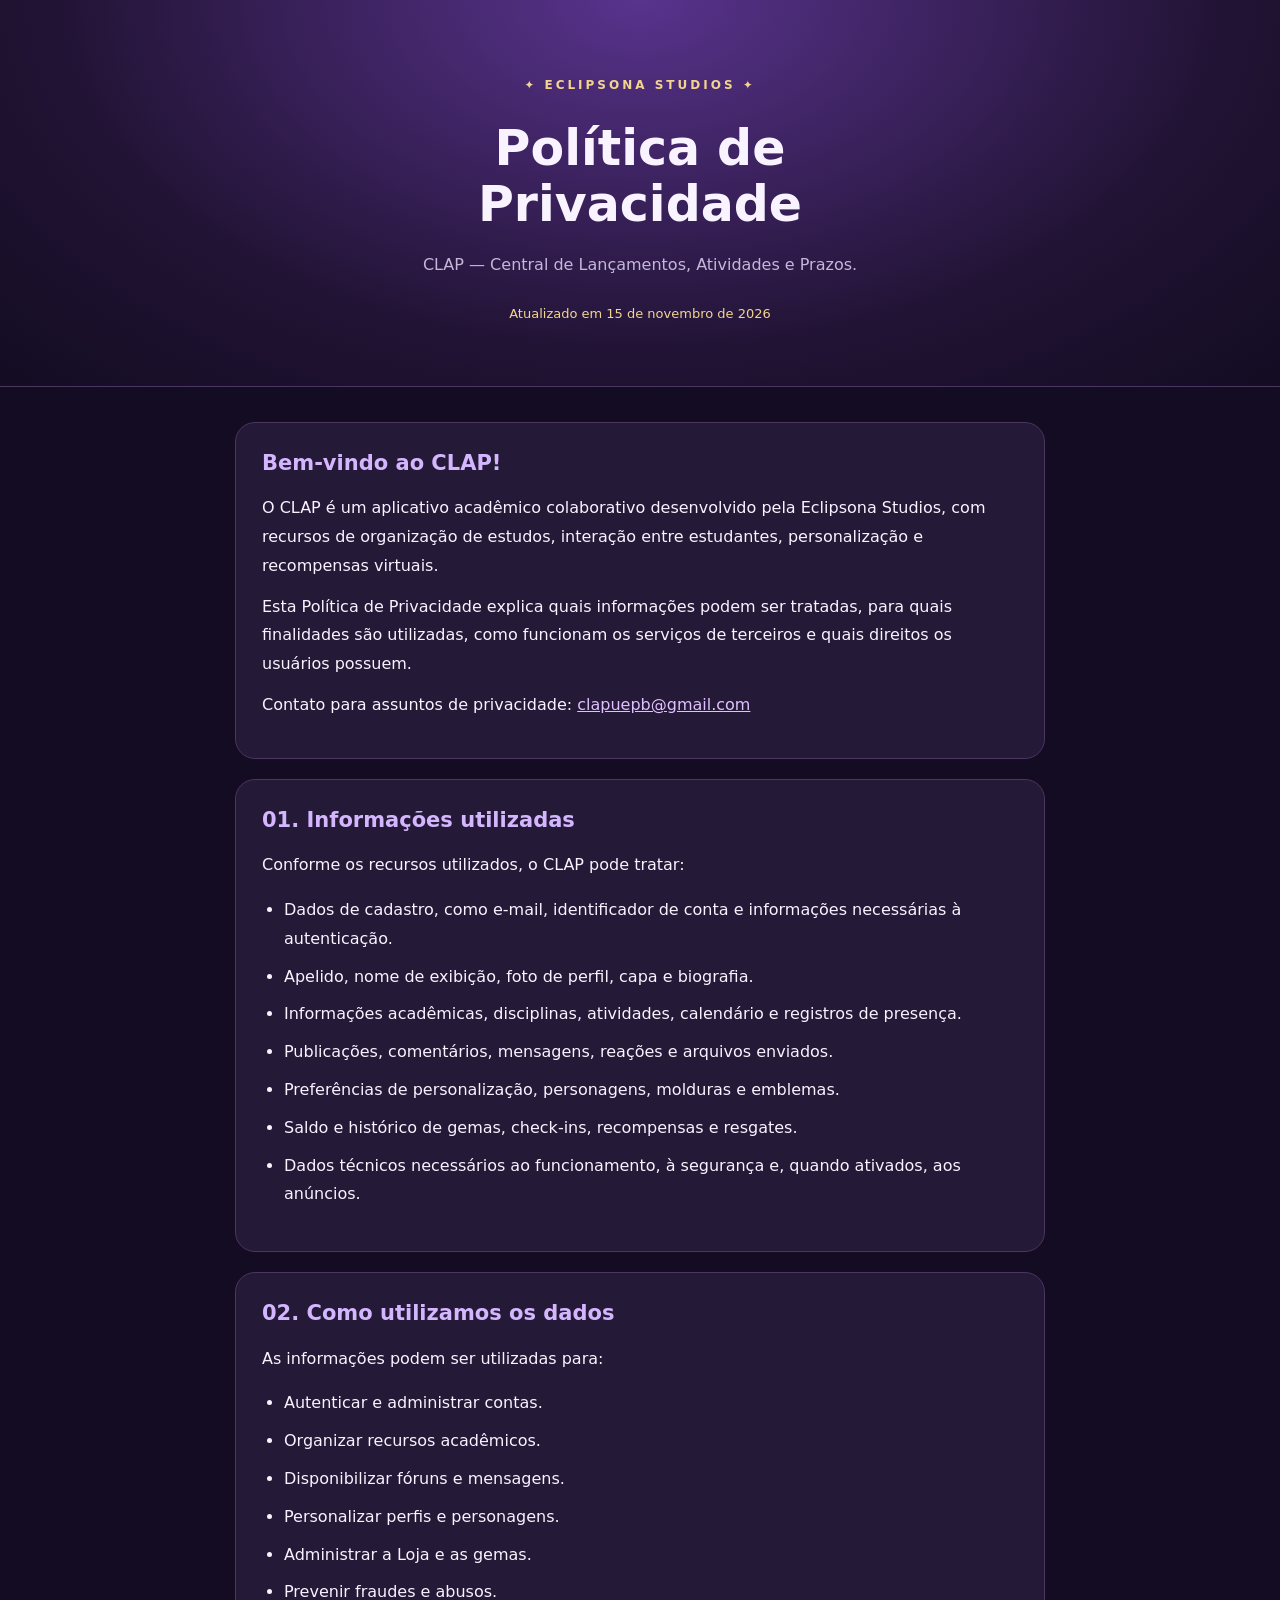
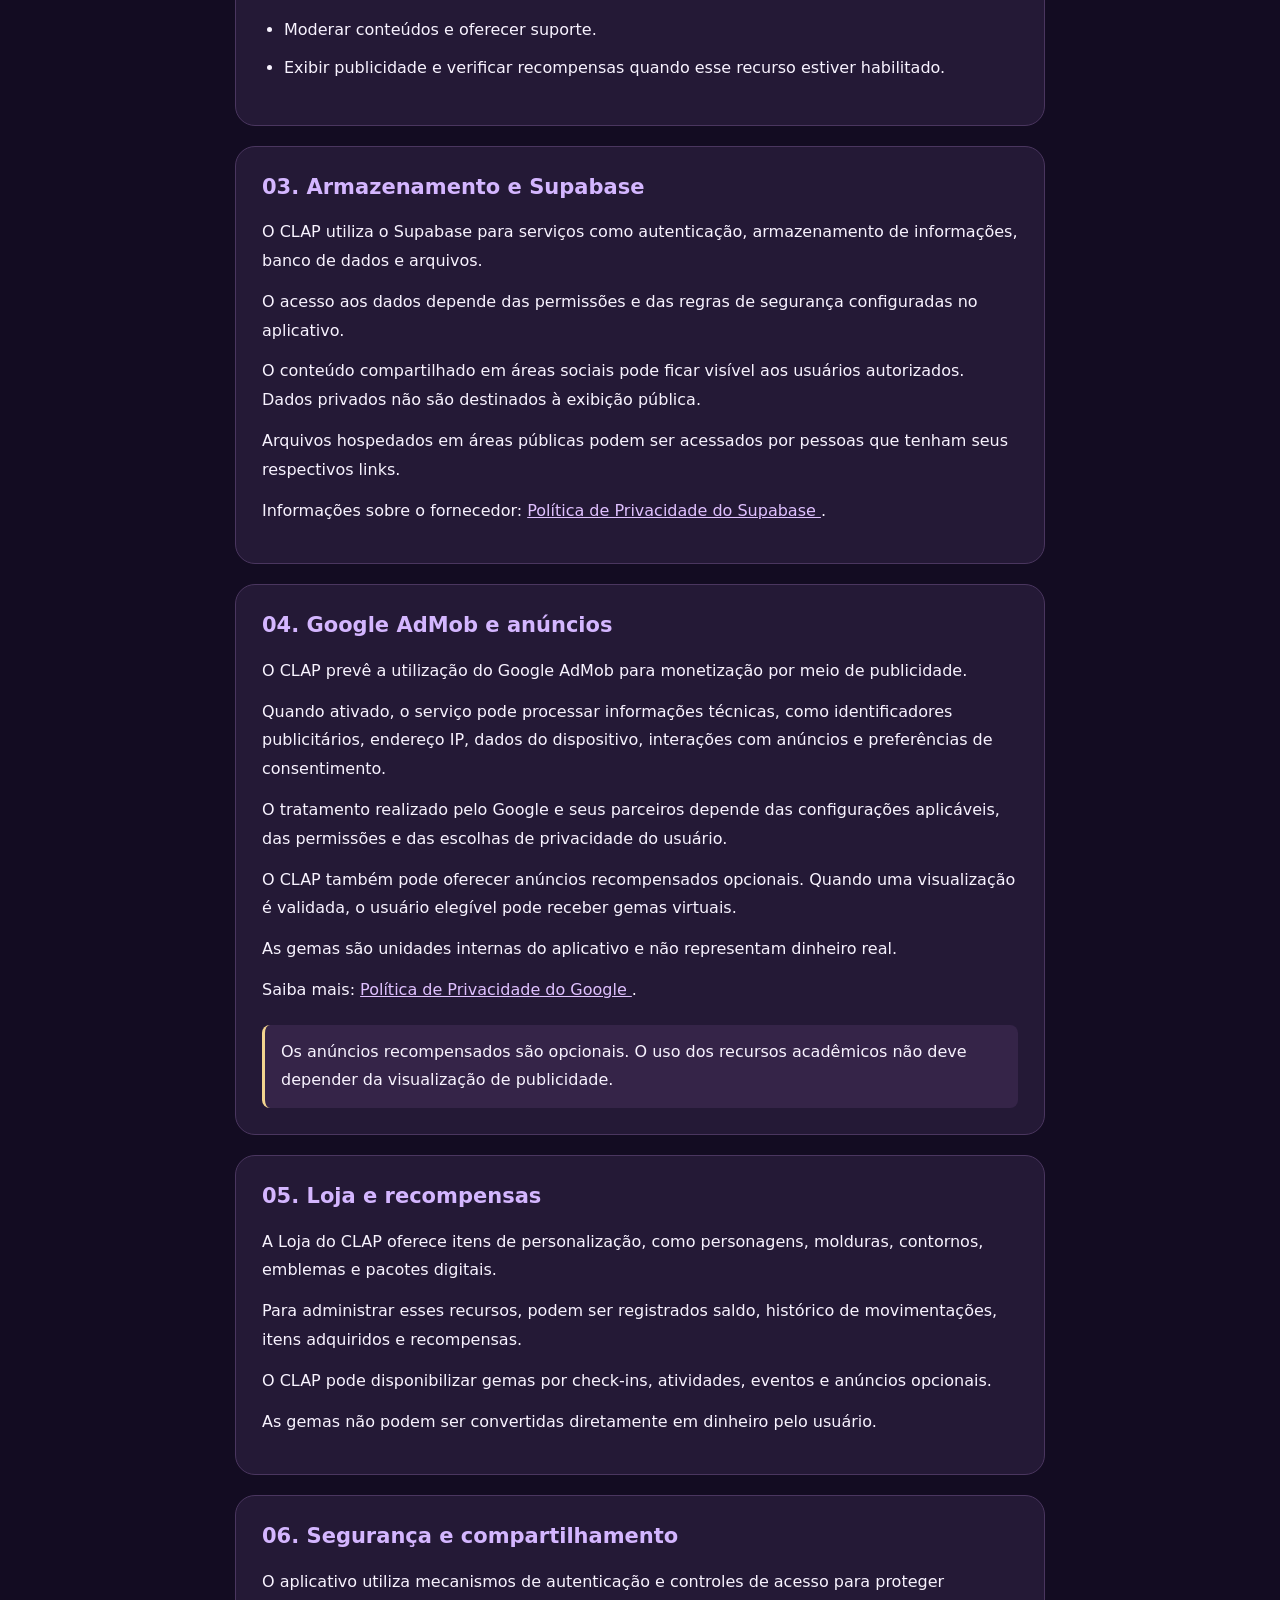
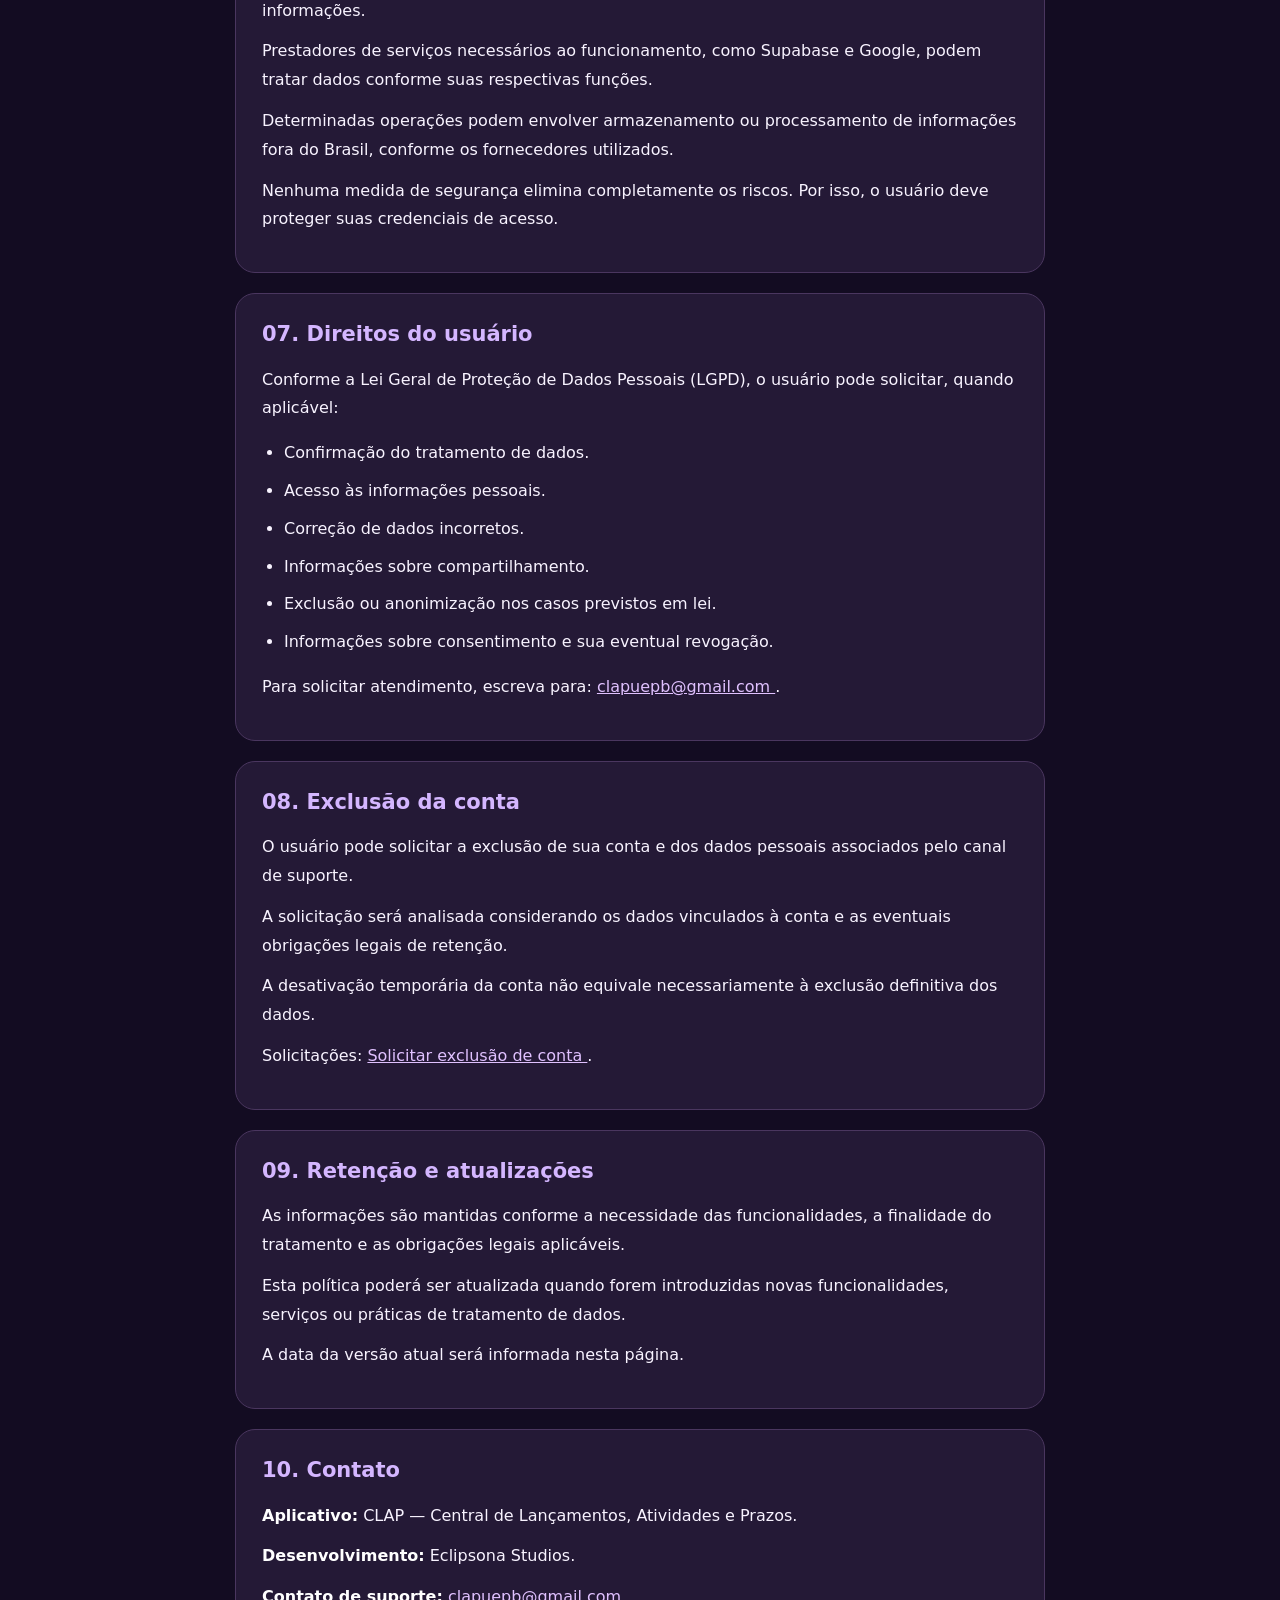
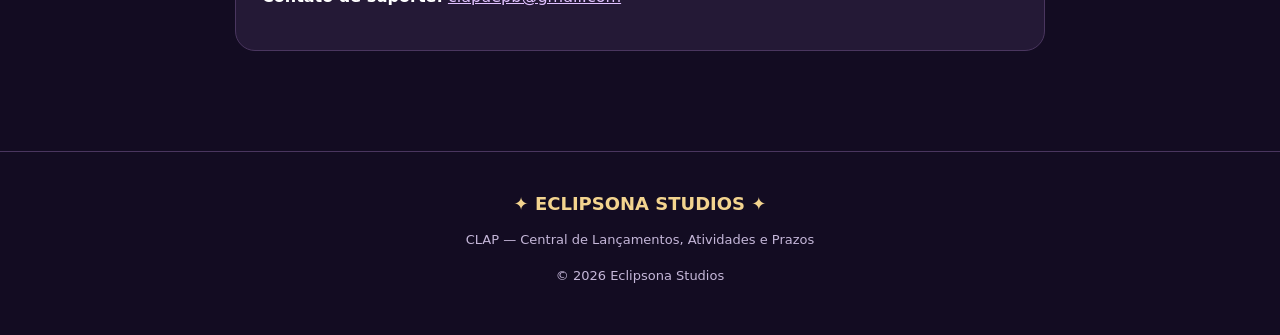
==== index.html @ 913a6504 "Criar Política de Privacidade do CLAP" ====
<!DOCTYPE html>
<html lang="pt-BR">
<head>
  <meta charset="UTF-8">
  <meta name="viewport"
        content="width=device-width, initial-scale=1">
  <meta name="theme-color" content="#160c29">

  <title>Política de Privacidade | CLAP</title>

  <meta name="description"
    content="Política de Privacidade do CLAP,
    desenvolvido pela Eclipsona Studios.">

  <style>
    :root {
      --bg: #130c22;
      --card: #241936;
      --purple: #a77be9;
      --text: #f8f3ff;
      --muted: #c5b7d9;
      --line: #4a365f;
      --gold: #f3d48f;
    }

    * { box-sizing: border-box; }

    html { scroll-behavior: smooth; }

    body {
      margin: 0;
      font-family: system-ui, Arial, sans-serif;
      background: var(--bg);
      color: var(--text);
      line-height: 1.8;
    }

    header {
      padding: 70px 20px 58px;
      text-align: center;
      background:
        radial-gradient(ellipse at top,
          #59338d, #211334 65%, #130c22);
      border-bottom: 1px solid var(--line);
    }

    .brand {
      display: inline-block;
      color: var(--gold);
      text-transform: uppercase;
      letter-spacing: 3px;
      font-size: 12px;
      font-weight: 800;
      margin-bottom: 24px;
    }

    h1 {
      font-size: clamp(30px, 6vw, 49px);
      line-height: 1.15;
      margin: 0 0 18px;
    }

    header p {
      max-width: 650px;
      margin: 0 auto;
      color: var(--muted);
    }

    .date {
      display: inline-block;
      margin-top: 22px;
      font-size: 13px;
      color: var(--gold);
    }

    main {
      width: min(850px, 100%);
      margin: 0 auto;
      padding: 35px 20px 80px;
    }

    .intro, section {
      background: var(--card);
      padding: 26px;
      margin-bottom: 20px;
      border: 1px solid var(--line);
      border-radius: 20px;
    }

    h2 {
      color: #d4b6ff;
      font-size: 21px;
      line-height: 1.4;
      margin: 0 0 16px;
    }

    p { margin: 12px 0; }

    ul { padding-left: 22px; }

    li { margin-bottom: 9px; }

    a {
      color: #e0c1ff;
      overflow-wrap: anywhere;
    }

    a:hover { color: white; }

    strong { color: white; }

    .notice {
      border-left: 3px solid var(--gold);
      padding: 13px 16px;
      background: #352448;
      border-radius: 8px;
      margin-top: 20px;
    }

    footer {
      text-align: center;
      padding: 36px 18px;
      border-top: 1px solid var(--line);
      color: var(--muted);
      font-size: 13px;
    }

    footer strong {
      display: block;
      font-size: 18px;
      color: var(--gold);
      margin-bottom: 8px;
    }

    @media (max-width: 500px) {
      header { padding: 55px 18px 45px; }
      .intro, section { padding: 21px; }
      h2 { font-size: 19px; }
    }
  </style>
</head>

<body>

<header>
  <div class="brand">✦ Eclipsona Studios ✦</div>

  <h1>Política de<br>Privacidade</h1>

  <p>
    CLAP — Central de Lançamentos,
    Atividades e Prazos.
  </p>

  <span class="date">
    Atualizado em 15 de novembro de 2026
  </span>
</header>

<main>

  <div class="intro">
    <h2>Bem-vindo ao CLAP!</h2>

    <p>
      O CLAP é um aplicativo acadêmico
      colaborativo desenvolvido pela
      Eclipsona Studios, com recursos
      de organização de estudos,
      interação entre estudantes,
      personalização e recompensas virtuais.
    </p>

    <p>
      Esta Política de Privacidade explica
      quais informações podem ser tratadas,
      para quais finalidades são utilizadas,
      como funcionam os serviços de terceiros
      e quais direitos os usuários possuem.
    </p>

    <p>
      Contato para assuntos de privacidade:
      <a href="mailto:clapuepb@gmail.com">
        clapuepb@gmail.com
      </a>
    </p>
  </div>

  <section>
    <h2>01. Informações utilizadas</h2>

    <p>
      Conforme os recursos utilizados,
      o CLAP pode tratar:
    </p>

    <ul>
      <li>
        Dados de cadastro, como e-mail,
        identificador de conta e informações
        necessárias à autenticação.
      </li>
      <li>
        Apelido, nome de exibição,
        foto de perfil, capa e biografia.
      </li>
      <li>
        Informações acadêmicas,
        disciplinas, atividades,
        calendário e registros de presença.
      </li>
      <li>
        Publicações, comentários,
        mensagens, reações e arquivos enviados.
      </li>
      <li>
        Preferências de personalização,
        personagens, molduras e emblemas.
      </li>
      <li>
        Saldo e histórico de gemas,
        check-ins, recompensas e resgates.
      </li>
      <li>
        Dados técnicos necessários ao
        funcionamento, à segurança e,
        quando ativados, aos anúncios.
      </li>
    </ul>
  </section>

  <section>
    <h2>02. Como utilizamos os dados</h2>

    <p>
      As informações podem ser utilizadas para:
    </p>

    <ul>
      <li>Autenticar e administrar contas.</li>
      <li>Organizar recursos acadêmicos.</li>
      <li>Disponibilizar fóruns e mensagens.</li>
      <li>Personalizar perfis e personagens.</li>
      <li>Administrar a Loja e as gemas.</li>
      <li>Prevenir fraudes e abusos.</li>
      <li>Moderar conteúdos e oferecer suporte.</li>
      <li>
        Exibir publicidade e verificar
        recompensas quando esse recurso
        estiver habilitado.
      </li>
    </ul>
  </section>

  <section>
    <h2>03. Armazenamento e Supabase</h2>

    <p>
      O CLAP utiliza o Supabase para
      serviços como autenticação,
      armazenamento de informações,
      banco de dados e arquivos.
    </p>

    <p>
      O acesso aos dados depende das
      permissões e das regras de segurança
      configuradas no aplicativo.
    </p>

    <p>
      O conteúdo compartilhado em áreas
      sociais pode ficar visível aos usuários
      autorizados. Dados privados não são
      destinados à exibição pública.
    </p>

    <p>
      Arquivos hospedados em áreas públicas
      podem ser acessados por pessoas que
      tenham seus respectivos links.
    </p>

    <p>
      Informações sobre o fornecedor:
      <a href="https://supabase.com/privacy"
         target="_blank" rel="noopener">
        Política de Privacidade do Supabase
      </a>.
    </p>
  </section>

  <section>
    <h2>04. Google AdMob e anúncios</h2>

    <p>
      O CLAP prevê a utilização do
      Google AdMob para monetização
      por meio de publicidade.
    </p>

    <p>
      Quando ativado, o serviço pode
      processar informações técnicas,
      como identificadores publicitários,
      endereço IP, dados do dispositivo,
      interações com anúncios e
      preferências de consentimento.
    </p>

    <p>
      O tratamento realizado pelo Google
      e seus parceiros depende das
      configurações aplicáveis, das
      permissões e das escolhas de
      privacidade do usuário.
    </p>

    <p>
      O CLAP também pode oferecer
      anúncios recompensados opcionais.
      Quando uma visualização é validada,
      o usuário elegível pode receber
      gemas virtuais.
    </p>

    <p>
      As gemas são unidades internas
      do aplicativo e não representam
      dinheiro real.
    </p>

    <p>
      Saiba mais:
      <a href="https://policies.google.com/privacy"
         target="_blank" rel="noopener">
        Política de Privacidade do Google
      </a>.
    </p>

    <div class="notice">
      Os anúncios recompensados são
      opcionais. O uso dos recursos
      acadêmicos não deve depender
      da visualização de publicidade.
    </div>
  </section>

  <section>
    <h2>05. Loja e recompensas</h2>

    <p>
      A Loja do CLAP oferece itens
      de personalização, como personagens,
      molduras, contornos, emblemas
      e pacotes digitais.
    </p>

    <p>
      Para administrar esses recursos,
      podem ser registrados saldo,
      histórico de movimentações,
      itens adquiridos e recompensas.
    </p>

    <p>
      O CLAP pode disponibilizar gemas
      por check-ins, atividades,
      eventos e anúncios opcionais.
    </p>

    <p>
      As gemas não podem ser
      convertidas diretamente
      em dinheiro pelo usuário.
    </p>
  </section>

  <section>
    <h2>06. Segurança e compartilhamento</h2>

    <p>
      O aplicativo utiliza mecanismos
      de autenticação e controles de
      acesso para proteger informações.
    </p>

    <p>
      Prestadores de serviços necessários
      ao funcionamento, como Supabase
      e Google, podem tratar dados
      conforme suas respectivas funções.
    </p>

    <p>
      Determinadas operações podem envolver
      armazenamento ou processamento
      de informações fora do Brasil,
      conforme os fornecedores utilizados.
    </p>

    <p>
      Nenhuma medida de segurança elimina
      completamente os riscos.
      Por isso, o usuário deve proteger
      suas credenciais de acesso.
    </p>
  </section>

  <section>
    <h2>07. Direitos do usuário</h2>

    <p>
      Conforme a Lei Geral de Proteção
      de Dados Pessoais (LGPD),
      o usuário pode solicitar,
      quando aplicável:
    </p>

    <ul>
      <li>Confirmação do tratamento de dados.</li>
      <li>Acesso às informações pessoais.</li>
      <li>Correção de dados incorretos.</li>
      <li>Informações sobre compartilhamento.</li>
      <li>
        Exclusão ou anonimização
        nos casos previstos em lei.
      </li>
      <li>
        Informações sobre consentimento
        e sua eventual revogação.
      </li>
    </ul>

    <p>
      Para solicitar atendimento,
      escreva para:
      <a href="mailto:clapuepb@gmail.com">
        clapuepb@gmail.com
      </a>.
    </p>
  </section>

  <section>
    <h2>08. Exclusão da conta</h2>

    <p>
      O usuário pode solicitar a
      exclusão de sua conta e dos
      dados pessoais associados pelo
      canal de suporte.
    </p>

    <p>
      A solicitação será analisada
      considerando os dados vinculados
      à conta e as eventuais obrigações
      legais de retenção.
    </p>

    <p>
      A desativação temporária da conta
      não equivale necessariamente
      à exclusão definitiva dos dados.
    </p>

    <p>
      Solicitações:
      <a href="mailto:clapuepb@gmail.com?subject=Exclusao%20de%20conta%20CLAP">
        Solicitar exclusão de conta
      </a>.
    </p>
  </section>

  <section>
    <h2>09. Retenção e atualizações</h2>

    <p>
      As informações são mantidas
      conforme a necessidade das
      funcionalidades, a finalidade do
      tratamento e as obrigações
      legais aplicáveis.
    </p>

    <p>
      Esta política poderá ser
      atualizada quando forem
      introduzidas novas funcionalidades,
      serviços ou práticas de
      tratamento de dados.
    </p>

    <p>
      A data da versão atual será
      informada nesta página.
    </p>
  </section>

  <section>
    <h2>10. Contato</h2>

    <p>
      <strong>Aplicativo:</strong>
      CLAP — Central de Lançamentos,
      Atividades e Prazos.
    </p>

    <p>
      <strong>Desenvolvimento:</strong>
      Eclipsona Studios.
    </p>

    <p>
      <strong>Contato de suporte:</strong>
      <a href="mailto:clapuepb@gmail.com">
        clapuepb@gmail.com
      </a>
    </p>
  </section>

</main>

<footer>
  <strong>✦ ECLIPSONA STUDIOS ✦</strong>
  CLAP — Central de Lançamentos,
  Atividades e Prazos
  <p>© 2026 Eclipsona Studios</p>
</footer>

</body>
</html>
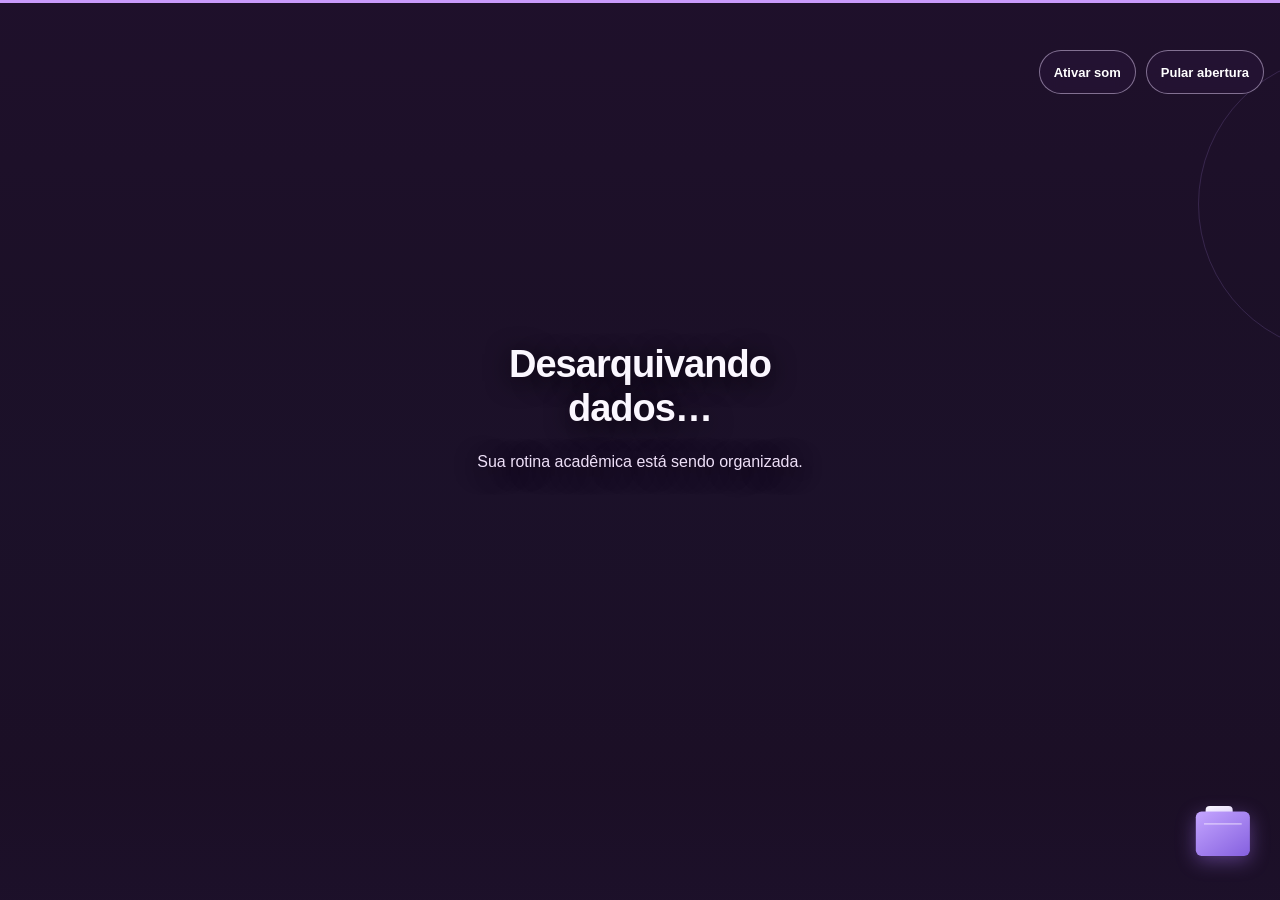
==== commit 17b31976: "Add files via upload" ====
--- a/index.html
+++ b/index.html
@@ -1,534 +1,657 @@
-
 <!DOCTYPE html>
-<html lang="pt-BR">
+
+<html lang="pt-BR" data-palette="roxo">
 <head>
-  <meta charset="UTF-8">
-  <meta name="viewport"
-        content="width=device-width, initial-scale=1">
-  <meta name="theme-color" content="#160c29">
-
-  <title>Política de Privacidade | CLAP</title>
-
-  <meta name="description"
-    content="Política de Privacidade do CLAP,
-    desenvolvido pela Eclipsona Studios.">
-
-  <style>
-    :root {
-      --bg: #130c22;
-      --card: #241936;
-      --purple: #a77be9;
-      --text: #f8f3ff;
-      --muted: #c5b7d9;
-      --line: #4a365f;
-      --gold: #f3d48f;
-    }
-
-    * { box-sizing: border-box; }
-
-    html { scroll-behavior: smooth; }
-
-    body {
-      margin: 0;
-      font-family: system-ui, Arial, sans-serif;
-      background: var(--bg);
-      color: var(--text);
-      line-height: 1.8;
-    }
-
-    header {
-      padding: 70px 20px 58px;
-      text-align: center;
-      background:
-        radial-gradient(ellipse at top,
-          #59338d, #211334 65%, #130c22);
-      border-bottom: 1px solid var(--line);
-    }
-
-    .brand {
-      display: inline-block;
-      color: var(--gold);
-      text-transform: uppercase;
-      letter-spacing: 3px;
-      font-size: 12px;
-      font-weight: 800;
-      margin-bottom: 24px;
-    }
-
-    h1 {
-      font-size: clamp(30px, 6vw, 49px);
-      line-height: 1.15;
-      margin: 0 0 18px;
-    }
-
-    header p {
-      max-width: 650px;
-      margin: 0 auto;
-      color: var(--muted);
-    }
-
-    .date {
-      display: inline-block;
-      margin-top: 22px;
-      font-size: 13px;
-      color: var(--gold);
-    }
-
-    main {
-      width: min(850px, 100%);
-      margin: 0 auto;
-      padding: 35px 20px 80px;
-    }
-
-    .intro, section {
-      background: var(--card);
-      padding: 26px;
-      margin-bottom: 20px;
-      border: 1px solid var(--line);
-      border-radius: 20px;
-    }
-
-    h2 {
-      color: #d4b6ff;
-      font-size: 21px;
-      line-height: 1.4;
-      margin: 0 0 16px;
-    }
-
-    p { margin: 12px 0; }
-
-    ul { padding-left: 22px; }
-
-    li { margin-bottom: 9px; }
-
-    a {
-      color: #e0c1ff;
-      overflow-wrap: anywhere;
-    }
-
-    a:hover { color: white; }
-
-    strong { color: white; }
-
-    .notice {
-      border-left: 3px solid var(--gold);
-      padding: 13px 16px;
-      background: #352448;
-      border-radius: 8px;
-      margin-top: 20px;
-    }
-
-    footer {
-      text-align: center;
-      padding: 36px 18px;
-      border-top: 1px solid var(--line);
-      color: var(--muted);
-      font-size: 13px;
-    }
-
-    footer strong {
-      display: block;
-      font-size: 18px;
-      color: var(--gold);
-      margin-bottom: 8px;
-    }
-
-    @media (max-width: 500px) {
-      header { padding: 55px 18px 45px; }
-      .intro, section { padding: 21px; }
-      h2 { font-size: 19px; }
-    }
-  </style>
+<meta charset="utf-8"/>
+<!-- CLAP IPAD MINI 2 / SAFARI 12 -->
+<meta name="apple-mobile-web-app-capable" content="yes"/>
+<meta name="apple-mobile-web-app-status-bar-style" content="black"/>
+<meta name="apple-mobile-web-app-title" content="CLAP"/>
+<link rel="apple-touch-icon" href="./assets/clap_logo-CmkcS_KB.png"/>
+<link rel="manifest" href="./assets/manifest-CCDTGTwz.webmanifest"/>
+<script>/* CLAP iPad mini 2 / Safari iOS 12.5 - compatibilidade sem SDK nativo. */
+(function(){
+ if(typeof window.globalThis === 'undefined') window.globalThis=window;
+ if(!Object.fromEntries) Object.fromEntries=function(iter){var result={};for(var i=0;i<iter.length;i++){result[iter[i][0]]=iter[i][1];}return result;};
+ if(!Array.prototype.at) Array.prototype.at=function(i){i=Number(i)||0;if(i<0)i=this.length+i;return this[i];};
+ if(!String.prototype.replaceAll) String.prototype.replaceAll=function(search,repl){return this.split(search).join(repl);};
+ if(!Promise.allSettled) Promise.allSettled=function(promises){return Promise.all(Array.prototype.map.call(promises,function(p){return Promise.resolve(p).then(function(value){return{status:'fulfilled',value:value};},function(reason){return{status:'rejected',reason:reason};});}));};
+ if(!Element.prototype.replaceChildren) Element.prototype.replaceChildren=function(){while(this.firstChild)this.removeChild(this.firstChild);for(var i=0;i<arguments.length;i++){var child=arguments[i];this.appendChild(typeof child==='string'?document.createTextNode(child):child);}};
+ if(!Element.prototype.append) Element.prototype.append=function(){for(var i=0;i<arguments.length;i++){var child=arguments[i];this.appendChild(typeof child==='string'?document.createTextNode(child):child);}};
+ if(typeof window.crypto !== 'undefined' && !window.crypto.randomUUID && window.crypto.getRandomValues){
+  try{window.crypto.randomUUID=function(){var a=new Uint8Array(16);window.crypto.getRandomValues(a);a[6]=(a[6]&15)|64;a[8]=(a[8]&63)|128;var s=Array.prototype.map.call(a,function(x){return ('0'+x.toString(16)).slice(-2);}).join('');return s.slice(0,8)+'-'+s.slice(8,12)+'-'+s.slice(12,16)+'-'+s.slice(16,20)+'-'+s.slice(20);};}catch(_e){}
+ }
+ if(!window.AbortController) {
+  function LegacyAbortController(){this.signal={aborted:false,addEventListener:function(){},removeEventListener:function(){}};}
+  LegacyAbortController.prototype.abort=function(){this.signal.aborted=true;};window.AbortController=LegacyAbortController;
+ }
+})();
+</script>
+<meta content="width=device-width, initial-scale=1, viewport-fit=cover" name="viewport"/>
+<meta content="#6421b5" name="theme-color"/>
+<meta content="CLAP — Central de Lançamentos, Atividades e Prazos. Agenda acadêmica da turma." name="description"/>
+<title>CLAP | Lançamentos, Atividades e Prazos</title>
+<style>:root{--lightningcss-light:initial;--lightningcss-dark: ;color-scheme:light;--page:#f8f6fc;--surface:#fff;--text:#23172f;--muted:#736781;--line:#eee8f5;--purple:#6925bb;--deep:#48118e;--lilac:#efe5fd;--accent:#ffdd8a;--shadow:0 8px 24px #3e1b6a12;font-family:system-ui,-apple-system,Segoe UI,Roboto,Arial,sans-serif}*{box-sizing:border-box}html{scroll-behavior:smooth}body{min-height:100vh;color:var(--text);background:#251139;margin:0}button{font:inherit;cursor:pointer}button:focus-visible{outline-offset:3px;outline:3px solid #e5a900}[hidden]{display:none!important}.frame{background:var(--page);max-width:455px;min-height:100dvh;margin:0 auto;position:relative;overflow:clip}@media (min-width:560px){body{background:radial-gradient(circle at top,#6532b0,#221334 74%);padding:24px 0}.frame{border-radius:30px;min-height:calc(100dvh - 48px);box-shadow:0 24px 75px #00000047}}.welcome{flex-direction:column;min-height:100dvh;display:flex}.hero{color:#fff;background:linear-gradient(153deg,#8238d9 0%,#5c19ab 56%,#461084 100%);border-radius:0 0 43px 43px;min-height:450px;padding:36px 28px 66px;position:relative;overflow:hidden}.hero:before,.hero:after{content:"";pointer-events:none;border:1px solid #ffffff1f;border-radius:50%;position:absolute}.hero:before{width:420px;height:420px;top:-225px;right:-265px}.hero:after{width:330px;height:330px;bottom:-210px;left:-230px}.brand{letter-spacing:-.8px;font-size:21px;font-weight:850;position:relative}.brand span{opacity:.76;letter-spacing:.07em;margin-left:6px;font-size:12px;font-weight:500}.center-art{background:#ffffff26;border-radius:38px;width:138px;height:138px;margin:44px auto 23px;padding:8px;position:relative;box-shadow:0 20px 48px #1e054e4d}.logo{object-fit:cover;border-radius:31px;width:100%;height:100%;display:block}.hero h1{letter-spacing:-1.8px;text-align:center;max-width:360px;margin:0 auto 13px;font-size:max(31px,min(8vw,41px));line-height:1.08;position:relative}.hero p{color:#ffffffdb;text-align:center;max-width:315px;margin:auto;font-size:14px;line-height:1.6;position:relative}.welcome-lower{margin-top:auto;padding:27px 25px 32px}.eyebrow{text-transform:uppercase;letter-spacing:.11em;color:var(--purple);margin:0 0 12px;font-size:11px;font-weight:800}.value-grid{grid-template-columns:repeat(3,1fr);gap:10px;margin:0 0 28px;display:grid}.value{background:var(--surface);border:1px solid var(--line);text-align:center;min-height:90px;box-shadow:var(--shadow);border-radius:19px;padding:13px 7px}.value b{margin-top:6px;font-size:12px;display:block}.value .emoji{font-size:24px}.primary-btn{background:var(--purple);color:#fff;border:none;border-radius:16px;width:100%;padding:16px 20px;font-size:15px;font-weight:760;display:block;box-shadow:0 8px 22px #6925bb40}.primary-btn:hover{background:var(--deep)}.note{color:var(--muted);text-align:center;margin:13px 0 0;font-size:12px;line-height:1.5}.dashboard{flex-direction:column;min-height:100dvh;display:flex}.topbar{color:#fff;background:linear-gradient(150deg,#7a34d0,#542098);border-radius:0 0 27px 27px;padding:20px 22px 27px}.topbar-line{justify-content:space-between;align-items:center;gap:12px;display:flex}.topbar-logo{letter-spacing:-.8px;align-items:center;gap:9px;font-size:23px;font-weight:850;display:flex}.small-logo{border-radius:11px;width:38px;height:38px}.return-btn{color:#fff;background:#ffffff1f;border:1px solid #ffffff59;border-radius:12px;padding:9px 11px;font-size:12px}.topbar h2{letter-spacing:-.7px;margin:24px 0 5px;font-size:25px}.topbar p{color:#ffffffd4;margin:0;font-size:13px;line-height:1.5}.demo-pill{letter-spacing:.08em;color:#6424a0;background:#f9e4a8;border-radius:100px;margin-top:17px;padding:5px 9px;font-size:10px;font-weight:800;display:inline-block}.main{flex:1;padding:23px 18px 24px}.section-title{justify-content:space-between;align-items:baseline;gap:10px;margin:0 0 14px;display:flex}.section-title h3{letter-spacing:-.3px;margin:0;font-size:17px}.section-title small{color:var(--muted);font-size:11px}.card{background:var(--surface);border:1px solid var(--line);box-shadow:var(--shadow);border-radius:21px;margin-bottom:20px;padding:19px}.mini-label{letter-spacing:.05em;text-transform:uppercase;color:var(--purple);font-size:11px;font-weight:750}.class-card{border-left:5px solid #a46beb}.class-card h4{margin:9px 0 4px;font-size:18px}.secondary{color:var(--muted);font-size:13px;line-height:1.5}.class-meta{border-top:1px solid var(--line);color:var(--muted);align-items:center;gap:10px;margin-top:15px;padding-top:12px;font-size:12px;display:flex}.dot{background:#bd95e9;border-radius:100%;flex-shrink:0;width:8px;height:8px}.task-row{align-items:flex-start;gap:13px;display:flex}.task-icon{background:var(--lilac);border-radius:14px;flex-shrink:0;place-items:center;width:44px;height:44px;font-size:20px;display:grid}.task-row h4{margin:1px 0 5px;font-size:15px}.task-row+.task-row{border-top:1px solid var(--line);margin-top:16px;padding-top:16px}.light-card{background:var(--lilac);border-radius:18px;margin-bottom:20px;padding:17px}.light-card p{margin:6px 0 0}.page-intro{color:var(--muted);margin:0 0 20px;font-size:13px;line-height:1.65}.empty-illustration{background:var(--lilac);border-radius:21px;place-items:center;width:70px;height:70px;margin-bottom:16px;font-size:34px;display:grid}.empty-heading{margin:0 0 8px;font-size:17px}.status-group{border:none;flex-wrap:wrap;gap:8px;margin:18px 0 0;padding:0;display:flex}.status-group legend{color:var(--text);padding:0 0 10px;font-size:13px;font-weight:760}.status-btn{color:var(--text);background:var(--page);border:1px solid var(--line);border-radius:12px;padding:10px 12px;font-size:12px}.status-btn[aria-pressed=true]{border-color:var(--purple);background:var(--lilac);color:var(--deep);font-weight:800}.status-result{color:var(--muted);margin-top:14px;font-size:12px}.two-cards{grid-template-columns:1fr 1fr;gap:11px;display:grid}.two-cards .card{min-height:135px;padding:16px}.two-cards h4{margin:10px 0 5px;font-size:14px}.avatar{color:#fff;background:linear-gradient(135deg,#9c5fe7,#54209a);border-radius:20px;place-items:center;width:65px;height:65px;margin-bottom:12px;font-size:24px;font-weight:850;display:grid}.secondary-btn{background:var(--surface);width:100%;color:var(--purple);border:1px solid var(--purple);border-radius:13px;padding:12px;font-weight:700}.bottom-nav{background:var(--surface);border-top:1px solid var(--line);padding:11px 7px max(11px, env(safe-area-inset-bottom));z-index:2;grid-template-columns:repeat(5,minmax(0,1fr));gap:2px;display:grid;position:-webkit-sticky;position:sticky;bottom:0;box-shadow:0 -5px 26px #3a1c5d0d}.nav-btn{color:var(--muted);background:0 0;border:0;border-radius:12px;flex-direction:column;align-items:center;gap:5px;padding:6px 1px;font-size:10px;font-weight:650;display:flex}.nav-btn[aria-current=page]{color:var(--purple);background:var(--lilac)}.nav-btn svg{stroke:currentColor;fill:none;stroke-width:2px;stroke-linecap:round;stroke-linejoin:round;width:21px;height:21px}[data-theme=dark]{--lightningcss-light: ;--lightningcss-dark:initial;color-scheme:dark;--page:#1d1726;--surface:#2b2239;--text:#f5f0fa;--muted:#c7b9d5;--line:#48365c;--purple:#bb8eff;--deep:#e0c3ff;--lilac:#443055;--shadow:none}[data-theme=dark] .primary-btn{color:#19082e;background:#9d63f0}[data-theme=dark] .demo-pill{color:#5c2990}[data-theme=dark] .status-btn[aria-pressed=true]{color:var(--text)}@media (prefers-reduced-motion:no-preference){.value,.primary-btn,.nav-btn{transition:background-color .18s,transform .18s}.primary-btn:active{transform:scale(.985)}}.auth-entry{margin-top:10px}.auth-screen{background:var(--page);min-height:100dvh}.auth-header{color:#fff;background:linear-gradient(152deg,#8238d9,#4d198d);border-radius:0 0 32px 32px;padding:20px 26px 32px}.auth-header .return-btn{margin-bottom:30px}.auth-symbol{background:#ffffff26;border-radius:21px;place-items:center;width:72px;height:72px;margin:0 0 18px;font-size:43px;display:grid}.auth-header h1{margin:0 0 7px;font-size:28px}.auth-header p{color:#ead7ff;margin:0;font-size:13px;line-height:1.5}.auth-content{padding:23px 24px 36px}.auth-switch{background:var(--lilac);border-radius:15px;grid-template-columns:1fr 1fr;margin-bottom:24px;padding:5px;display:grid}.auth-switch button{color:var(--muted);background:0 0;border:0;border-radius:11px;padding:12px;font-weight:700}.auth-switch button[aria-pressed=true]{background:var(--surface);color:var(--purple);box-shadow:var(--shadow)}.auth-form{flex-direction:column;gap:9px;display:flex}.auth-form label{margin-top:8px;font-size:12px;font-weight:750}.auth-form input,.auth-form textarea{border:1px solid var(--line);background:var(--surface);width:100%;min-width:0;color:var(--text);font:inherit;border-radius:13px;padding:13px 14px;font-size:14px}.auth-form input:focus-visible{outline-offset:1px;outline:3px solid #b184f0}.auth-form textarea:focus-visible{outline-offset:1px;outline:3px solid #b184f0}.auth-form .primary-btn{margin-top:12px}.auth-content>.secondary-btn{margin-top:17px}.auth-content>.secondary-btn:disabled{opacity:.66;cursor:not-allowed}.auth-feedback{min-height:1.5em;color:var(--text);font-size:13px;line-height:1.55}.auth-feedback[data-error=true]{color:#b02e35}[data-theme=dark] .auth-feedback[data-error=true]{color:#ffa4ab}.otp-card{margin:20px 0}.otp-card h2{font-size:18px}.approval-screen{background:var(--page);min-height:100dvh}.approval-screen .auth-header{padding-top:max(40px, env(safe-area-inset-top))}.admin-person{justify-content:space-between;align-items:flex-start;gap:8px;display:flex}.admin-person h4{overflow-wrap:anywhere;margin:0 0 6px;font-size:16px}.admin-person p{overflow-wrap:anywhere;margin:0}.admin-pill{background:var(--lilac);color:var(--purple);border-radius:100px;flex-shrink:0;padding:6px 9px;font-size:11px;font-weight:800;display:inline-flex}.admin-actions{flex-wrap:wrap;gap:8px;margin-top:14px;display:flex}.admin-actions button{border:1px solid var(--purple);color:var(--purple);background:var(--surface);border-radius:12px;flex:100px;padding:11px 8px;font-size:12px;font-weight:750}.admin-actions button:disabled{opacity:.5;cursor:not-allowed}.admin-actions button:focus-visible{outline-offset:2px;outline:3px solid #f0ca65}.admin-empty{text-align:center;padding:20px}.cat-tabs{gap:8px;padding:0 0 14px;display:flex;overflow:auto}.cat-tab{white-space:nowrap;background:var(--surface);color:var(--text);border:1px solid var(--line);border-radius:12px;padding:10px 14px}.cat-tab[aria-pressed=true]{background:var(--purple);color:#fff;border-color:var(--purple)}.cat-card h4{margin:10px 0;font-size:18px}.cat-card .primary-btn,.cat-card .secondary-btn{margin-top:12px}.cat-link{color:var(--purple);margin-top:8px;font-size:13px;display:inline-block}.cat-link-btn{color:var(--purple);text-align:left;background:0 0;border:0;padding:12px 0;font-size:13px}.cat-summary{border-top:1px solid var(--line);margin-top:16px;padding-top:14px}.cat-avatarline{flex-wrap:wrap;align-items:center;gap:4px;display:flex}.cat-avatar,.cat-overflow,.cat-roster-photo{color:#fff;object-fit:cover;background:#8b60c0;border-radius:50%;place-items:center;width:38px;height:38px;font-size:13px;font-weight:700;display:grid}.cat-overflow{background:var(--lilac);color:var(--purple)}.cat-item{border-bottom:1px solid var(--line);flex-direction:column;gap:5px;padding:12px 0;display:flex}.cat-item:last-child{border-bottom:0}.cat-item strong{font-size:13px}.cat-admin-form{flex-direction:column;gap:8px;margin:12px 0 20px;display:flex}.cat-admin-form input,.cat-admin-form select,.cat-select{width:100%;max-width:100%;font:inherit;background:var(--surface);border:1px solid var(--line);color:var(--text);border-radius:12px;margin:4px 0 10px;padding:12px;font-size:14px;display:block}.cat-admin-form label,.card>label{color:var(--text);font-size:12px;font-weight:700}.cat-two{grid-template-columns:1fr 1fr;gap:12px;display:grid}.cat-two>div{min-width:0}.cat-check{align-items:center;gap:8px;display:flex}.cat-check input{width:auto;margin:0}.cat-small{font:inherit;border:1px solid var(--purple);color:var(--purple);background:var(--surface);border-radius:9px;align-self:start;padding:7px 10px;font-size:12px}.cat-schedule-edit{flex-wrap:wrap;justify-content:space-between;align-items:center;gap:8px;display:flex}.cat-privacy{border:1px solid var(--line);border-radius:15px;margin-top:16px;padding:12px}.cat-privacy label{align-items:flex-start;gap:8px;font-size:13px;display:flex}@media (max-width:340px){.cat-two{grid-template-columns:1fr}}.diario-card h4{margin:0 0 10px;font-size:17px}.diario-card label{margin:13px 0 6px;font-size:12px;font-weight:750;display:block}.diario-card input,.diario-card select,.diario-card textarea{width:100%;font:inherit;border:1px solid var(--line);background:var(--surface);min-width:0;color:var(--text);border-radius:12px;padding:12px;font-size:14px;line-height:1.45}.diario-card textarea{resize:vertical;min-height:100px}.diario-entry{border:1px solid var(--line);background:var(--surface);border-radius:16px;margin:12px 0;padding:14px}.diario-entry-head{flex-wrap:wrap;justify-content:space-between;align-items:center;gap:8px;display:flex}.diario-tag{background:var(--lilac);color:var(--purple);border-radius:30px;padding:5px 8px;font-size:10px;font-weight:800}.diario-approved{color:#135834;background:#d9f5e7}.diario-rejected{color:#8e2828;background:#fce4e4}.diario-summary{white-space:pre-wrap;overflow-wrap:anywhere;font-size:14px;line-height:1.6}.diario-materials{flex-wrap:wrap;gap:9px;margin:12px 0;display:flex}.diario-material{border:1px solid var(--line);width:100%;color:var(--purple);overflow-wrap:anywhere;border-radius:11px;padding:11px;font-size:13px;display:block}.diario-thumb{object-fit:cover;border:1px solid var(--line);cursor:zoom-in;border-radius:12px;width:auto;max-width:125px;height:100px}.diario-thumb.diario-large{object-fit:contain;cursor:zoom-out;width:100%;max-width:100%;height:auto;max-height:none}.diario-photo{max-width:100%}.diario-review-actions{flex-wrap:wrap;gap:8px;margin-top:12px;display:flex}.diario-review-actions>*{flex:120px;padding:11px;font-size:13px}.diario-divider{border:0;border-top:1px solid var(--line);margin:24px 0}.planej-card{margin:12px 0}.planej-card h4{margin:10px 0;font-size:17px}.planej-form,.planej-comment-form{flex-direction:column;gap:10px;margin:12px 0;display:flex}.planej-form label,.planej-field{color:var(--text);flex-direction:column;gap:5px;margin:10px 0;font-size:12px;font-weight:700;display:flex}.planej-form input,.planej-form select,.planej-form textarea,.planej-select,.planej-comment-form textarea{border:1px solid var(--line);background:var(--surface);width:100%;min-width:0;color:var(--text);font-size:14px;font:inherit;border-radius:11px;padding:12px}.planej-content{white-space:pre-wrap;overflow-wrap:anywhere;font-size:14px;line-height:1.6}.planej-external{color:var(--purple);overflow-wrap:anywhere;padding:12px 0;display:block}.planej-discussion{border-top:1px solid var(--line);margin:12px 0;padding-top:12px}.planej-comment,.planej-event,.planej-mini{border-bottom:1px solid var(--line);overflow-wrap:anywhere;padding:12px 0}.planej-comment:last-child,.planej-mini:last-child,.planej-event:last-child{border-bottom:0}.planej-comment p,.planej-mini p,.planej-event p{margin:5px 0}.planej-month-nav{text-transform:capitalize;text-align:center;justify-content:space-between;align-items:center;gap:8px;margin:14px 0;display:flex}.planej-calendar-grid{grid-template-columns:repeat(7,minmax(0,1fr));gap:4px;margin:10px 0;display:grid}.planej-weekday{color:var(--muted);text-align:center;padding:7px 0;font-size:10px;font-weight:800}.planej-day{background:var(--surface);min-height:43px;color:var(--text);border:1px solid var(--line);border-radius:9px;flex-direction:column;justify-content:center;align-items:center;gap:4px;font-size:12px;display:flex}.planej-day.selected{outline:2px solid var(--purple);outline-offset:0}.planej-day.today{color:var(--purple);font-weight:900}.planej-dot{background:var(--purple);border-radius:100%;width:6px;height:6px;font-size:0}.planej-day-details{border-top:1px solid var(--line);margin-top:12px;padding-top:8px}.planej-day-details h4{font-size:15px}.planej-event button{margin:5px 6px 0 0}#planej-atualizar{margin:4px 0 12px}:root{--top-a:#7a34d0;--top-b:#542098;--hero-a:#8238d9;--hero-b:#461084}[data-palette=rosa]{--purple:#aa356f;--deep:#81234f;--lilac:#fce5f0;--top-a:#bd4e88;--top-b:#822755;--hero-a:#bd4e88;--hero-b:#822755}[data-palette=azul]{--purple:#2869ac;--deep:#174876;--lilac:#e1f0ff;--top-a:#3585d0;--top-b:#17548e;--hero-a:#3585d0;--hero-b:#17548e}[data-palette=verde]{--purple:#1b806c;--deep:#145d4e;--lilac:#dff7ec;--top-a:#32a68a;--top-b:#136657;--hero-a:#32a68a;--hero-b:#136657}[data-palette=laranja]{--purple:#ae5e21;--deep:#823c15;--lilac:#fff0df;--top-a:#d98d3a;--top-b:#9f4f1c;--hero-a:#d98d3a;--hero-b:#9f4f1c}[data-theme=dark][data-palette=rosa]{--purple:#ffabd4;--deep:#ffd0e6;--lilac:#4c293d}[data-theme=dark][data-palette=azul]{--purple:#96ccff;--deep:#c2e3ff;--lilac:#263e59}[data-theme=dark][data-palette=verde]{--purple:#86e6ca;--deep:#b3f8dd;--lilac:#244c43}[data-theme=dark][data-palette=laranja]{--purple:#ffc58e;--deep:#ffe0bd;--lilac:#503c2b}.topbar{background:linear-gradient(150deg,var(--top-a),var(--top-b))}.hero,.auth-header{background:linear-gradient(152deg,var(--hero-a),var(--hero-b))}.topbar-actions{align-items:center;gap:7px;display:flex}.topbar-actions .return-btn{padding:9px;font-size:11px}.topbar h2{margin-top:18px}.topbar .demo-pill{display:none}.topbar{padding-bottom:21px}.nav-icon{font-size:23px;font-weight:750;line-height:22px;display:block}.study-grid{gap:11px;margin-bottom:30px;display:grid}.study-tile{background:var(--surface);border:1px solid var(--line);text-align:left;color:var(--text);box-shadow:var(--shadow);border-radius:19px;grid-template-columns:52px 1fr;align-items:center;column-gap:10px;padding:19px;display:grid}.study-tile .study-emoji{background:var(--lilac);border-radius:14px;grid-row:span 3;place-items:center;width:49px;height:49px;font-size:30px;display:grid}.study-tile strong{font-size:16px}.study-tile small{color:var(--muted);margin-top:4px;font-size:12px;line-height:1.5}.study-arrow{color:var(--purple);margin-top:9px;font-size:12px;font-weight:750}.text-back{color:var(--purple);background:0 0;border:0;padding:4px 1px 18px;font-weight:750}.app-disclosure{padding:15px}.app-disclosure summary{cursor:pointer;justify-content:space-between;align-items:center;font-weight:750;display:flex}.app-disclosure summary span{color:var(--purple);font-size:12px}.app-help p{color:var(--muted);margin:0;font-size:13px;line-height:1.7}.app-help h4{margin:0 0 9px;font-size:16px}.profile-display{padding:0;overflow:hidden}.profile-banner{background:linear-gradient(135deg,var(--top-a),var(--top-b));background-position:50%;background-size:cover;height:155px}.profile-banner img{object-fit:cover;width:100%;height:100%;display:block}.profile-card-content{margin-top:-33px;padding:0 18px 20px;position:relative}.profile-card-content .avatar{border:4px solid var(--surface);width:74px;height:74px;margin-bottom:9px;overflow:hidden}.profile-card-content .avatar img{object-fit:cover;width:100%;height:100%}.profile-card-content h4{margin-top:5px}.profile-files{border-top:1px solid var(--line);flex-direction:column;gap:8px;margin-top:16px;padding-top:16px;display:flex}.profile-files label,.card#profile-appearance label{font-size:12px;font-weight:750}.profile-files input{background:var(--surface);color:var(--text);border-radius:9px;max-width:100%;padding:9px;font-size:12px}.community-input{border:1px solid var(--line);background:var(--surface);width:100%;color:var(--text);font:inherit;border-radius:12px;margin-top:7px;padding:12px}.member-card{padding:0;overflow:hidden}.member-cover{background:linear-gradient(135deg,var(--top-a),var(--top-b));background-position:50%;background-size:cover;height:77px}.member-cover img{object-fit:cover;width:100%;height:100%}.member-inner{margin-top:-23px;padding:0 15px 15px}.member-head{align-items:end;gap:10px;display:flex}.member-photo{background:var(--purple);color:#fff;border:3px solid var(--surface);border-radius:50%;flex-shrink:0;place-items:center;width:49px;height:49px;font-weight:800;display:grid;overflow:hidden}.member-photo img{object-fit:cover;width:100%;height:100%}.member-name{font-size:15px;font-weight:800}.member-bio{color:var(--muted);overflow-wrap:anywhere;margin:9px 0 0;font-size:12px;line-height:1.55}.member-open{margin-top:11px}.member-detail-cover{background:linear-gradient(135deg,var(--top-a),var(--top-b));border-radius:17px;height:170px;overflow:hidden}.member-detail-cover img{object-fit:cover;width:100%;height:100%}.closed-pill{border:1px solid var(--line);background:var(--page);color:var(--muted);border-radius:30px;padding:5px 9px;font-size:11px;font-weight:750;display:inline-block}@media (max-width:350px){.bottom-nav{padding-left:3px;padding-right:3px}.nav-btn{font-size:9px}.study-tile{padding:13px}}</style>
+  <script type="module" crossorigin src="./assets/index-CuNln7zl.js"></script>
+  <link rel="stylesheet" crossorigin href="./assets/index-CFKhb7rM.css">
 </head>
-
 <body>
-
-<header>
-  <div class="brand">✦ Eclipsona Studios ✦</div>
-
-  <h1>Política de<br>Privacidade</h1>
-
-  <p>
-    CLAP — Central de Lançamentos,
-    Atividades e Prazos.
-  </p>
-
-  <span class="date">
-    Atualizado em 15 de novembro de 2026
-  </span>
+<div class="frame">
+<!-- Primeira tela: apresentação do CLAP. Não realiza login. -->
+<section aria-labelledby="welcome-title" class="welcome" id="welcome">
+<div class="hero">
+<div class="brand">CLAP <span>• NOSSA TURMA</span></div>
+<div class="center-art"><img alt="Símbolo do CLAP: duas mãos aplaudindo sobre um fundo roxo" class="logo" src="./assets/clap_logo-CmkcS_KB.png"/></div>
+<h1 id="welcome-title">A vida acadêmica em um só lugar.</h1>
+<p>Central de Lançamentos, Atividades e Prazos. Sua vida acadêmica, organizada.</p>
+</div>
+<div class="welcome-lower">
+<p class="eyebrow">Tudo o que importa</p>
+<div aria-label="Recursos previstos" class="value-grid">
+<div class="value"><span aria-hidden="true" class="emoji" data-ui-icon="book"></span><b>Disciplinas</b></div>
+<div class="value"><span aria-hidden="true" class="emoji" data-ui-icon="clipboard"></span><b>Atividades</b></div>
+<div class="value"><span aria-hidden="true" class="emoji" data-ui-icon="calendar"></span><b>Agendas</b></div>
+</div>
+<button class="primary-btn" id="open-auth" type="button">Entrar ou criar minha conta</button>
+<button class="secondary-btn clap15-replay-link" id="clap15-replay" type="button">Rever abertura com música</button>
+<p class="note">Acesso somente para integrantes aprovados pela administração do CLAP.</p>
+</div>
+</section>
+<!-- Autenticação: a interface segue o estilo original e não exibe senhas em texto. -->
+<section aria-labelledby="auth-heading" class="auth-screen" hidden="" id="auth-screen">
+<div class="auth-header">
+<button class="return-btn" id="auth-back" type="button">← Voltar</button>
+<div aria-hidden="true" class="auth-symbol"><img src="./assets/clap_logo-CmkcS_KB.png" alt="" loading="eager" onerror="this.style.display='none'"/></div>
+<h1 id="auth-heading">Boas-vindas ao CLAP</h1>
+<p class="clap09-auth-name">Central de Lançamentos, Atividades e Prazos</p>
+<p>Uma conta, sua agenda e sua turma em um só lugar.</p>
+</div>
+<div class="auth-content">
+<div aria-label="Tipo de acesso" class="auth-switch" role="group">
+<button aria-pressed="true" id="login-tab" type="button">Entrar</button>
+<button aria-pressed="false" id="signup-tab" type="button">Criar conta</button>
+</div>
+<form class="auth-form" id="auth-form">
+<div hidden="" id="signup-fields">
+<label for="signup-nickname">Como quer ser chamada?</label>
+<input autocomplete="nickname" id="signup-nickname" maxlength="32" minlength="2" placeholder="Seu apelido"/>
+<label for="clap15-birth-signup">Data de nascimento (obrigatória)</label>
+<input id="clap15-birth-signup" type="date" autocomplete="bday" aria-describedby="clap15-birth-info"/>
+<small id="clap15-birth-info">Usada para comemorar seu aniversário. A data não aparece para outros estudantes.</small>
+</div>
+<label for="auth-email">E-mail</label>
+<input autocomplete="email" id="auth-email" placeholder="voce@exemplo.com" required="" type="email"/>
+<label for="auth-password">Senha</label>
+<input autocomplete="current-password" id="auth-password" minlength="6" placeholder="Sua senha" required="" type="password"/>
+<button class="primary-btn" id="auth-submit" type="submit">Entrar com e-mail</button>
+<button class="clap26-forgot" id="clap26-forgot" type="button">Esqueci minha senha</button>
+
+</form>
+<div id="clap28-recovery" class="clap28-recovery" hidden>
+  <h3>Recuperar minha conta</h3>
+  <p>Copie o código completo recebido por e-mail e escolha uma nova senha.</p>
+  <form id="clap28-recovery-form" class="auth-form">
+    <label for="clap28-recovery-email">E-mail cadastrado</label><input id="clap28-recovery-email" type="email" autocomplete="email" required>
+    <label for="clap28-recovery-code">Código de verificação</label><input id="clap28-recovery-code" type="text" inputmode="numeric" autocomplete="one-time-code" pattern="[0-9]{6,8}" minlength="6" maxlength="8" required placeholder="Digite o código completo">
+    <label for="clap28-recovery-password">Nova senha (8 caracteres ou mais)</label><input id="clap28-recovery-password" type="password" autocomplete="new-password" minlength="8" required>
+    <button class="primary-btn" id="clap28-recovery-submit" type="submit">Trocar minha senha</button>
+    <button class="secondary-btn" id="clap29-resend-recovery" type="button">Reenviar código</button>
+    <button class="secondary-btn" id="clap28-recovery-cancel" type="button">Cancelar</button>
+    <p id="clap28-recovery-feedback" role="status" aria-live="polite"></p>
+  </form>
+</div>
+<p aria-live="polite" class="auth-feedback" id="auth-feedback" role="status"></p>
+<div class="light-card" hidden="" id="signup-confirm-info" role="status">
+<strong> Confira seu e-mail</strong>
+<p class="secondary">Enviamos um link de confirmação. Depois de confirmar, volte ao CLAP e entre com seu e-mail e senha. Seu acesso ficará pendente até a aprovação da administração.</p>
+</div>
+<div class="clap69-signup-ack" id="clap69-signup-ack" hidden><label><input type="checkbox" id="clap69-signup-read"/> Li as informações de privacidade do CLAP e estou ciente do tratamento descrito.</label><p><a href="https://clapuepb-commits.github.io/clap-privacidade/" target="_blank" rel="noopener">Ler Política de Privacidade</a></p></div><p class="note">Seus dados serão armazenados no Supabase. Seu acesso às áreas compartilhadas depende de aprovação.</p>
+</div>
+</section>
+<!-- Sem aprovação não é possível acessar a área da turma. -->
+<section aria-labelledby="approval-heading" class="approval-screen" hidden="" id="approval-screen">
+<div class="auth-header">
+<div aria-hidden="true" class="auth-symbol"></div>
+<h1 id="approval-heading">Aguardando aprovação</h1>
+<p id="approval-subtitle">Sua conta foi criada. A administração precisa liberar o acesso.</p>
+</div>
+<div class="auth-content">
+<div class="card" style="margin-top:12px">
+<div aria-hidden="true" class="empty-illustration" id="approval-icon"></div>
+<h2 class="empty-heading" id="approval-status">Solicitação pendente</h2>
+<p class="secondary" id="approval-description">Você ainda não pode acessar as informações da turma.</p>
+<p class="secondary" id="approval-email"></p>
+</div>
+<button class="primary-btn" id="approval-refresh" type="button">Verificar minha aprovação</button>
+<button class="secondary-btn" id="approval-logout" style="margin-top:12px" type="button">Sair desta conta</button>
+<p aria-live="polite" class="note" id="approval-feedback" role="status"></p>
+</div>
+</section>
+<!-- Prévia navegável, com dados fictícios e sem conexão à turma. -->
+<section aria-label="Demonstração do CLAP" class="dashboard" hidden="" id="dashboard">
+<header class="topbar">
+<div class="topbar-line">
+<div class="topbar-logo"><img alt="" class="small-logo" src="./assets/clap_logo-CmkcS_KB.png"/> CLAP</div>
+<div class="topbar-actions"><button class="return-btn" id="help-open" type="button"> Ajuda</button></div>
+</div>
+<h2 id="page-title" tabindex="-1">Olá! </h2>
+<p id="page-desc">Sua vida acadêmica, organizada.</p>
+<span class="demo-pill">CLAP • EM DESENVOLVIMENTO</span>
 </header>
-
-<main>
-
-  <div class="intro">
-    <h2>Bem-vindo ao CLAP!</h2>
-
-    <p>
-      O CLAP é um aplicativo acadêmico
-      colaborativo desenvolvido pela
-      Eclipsona Studios, com recursos
-      de organização de estudos,
-      interação entre estudantes,
-      personalização e recompensas virtuais.
-    </p>
-
-    <p>
-      Esta Política de Privacidade explica
-      quais informações podem ser tratadas,
-      para quais finalidades são utilizadas,
-      como funcionam os serviços de terceiros
-      e quais direitos os usuários possuem.
-    </p>
-
-    <p>
-      Contato para assuntos de privacidade:
-      <a href="mailto:clapuepb@gmail.com">
-        clapuepb@gmail.com
-      </a>
-    </p>
-  </div>
-
-  <section>
-    <h2>01. Informações utilizadas</h2>
-
-    <p>
-      Conforme os recursos utilizados,
-      o CLAP pode tratar:
-    </p>
-
-    <ul>
-      <li>
-        Dados de cadastro, como e-mail,
-        identificador de conta e informações
-        necessárias à autenticação.
-      </li>
-      <li>
-        Apelido, nome de exibição,
-        foto de perfil, capa e biografia.
-      </li>
-      <li>
-        Informações acadêmicas,
-        disciplinas, atividades,
-        calendário e registros de presença.
-      </li>
-      <li>
-        Publicações, comentários,
-        mensagens, reações e arquivos enviados.
-      </li>
-      <li>
-        Preferências de personalização,
-        personagens, molduras e emblemas.
-      </li>
-      <li>
-        Saldo e histórico de gemas,
-        check-ins, recompensas e resgates.
-      </li>
-      <li>
-        Dados técnicos necessários ao
-        funcionamento, à segurança e,
-        quando ativados, aos anúncios.
-      </li>
-    </ul>
-  </section>
-
-  <section>
-    <h2>02. Como utilizamos os dados</h2>
-
-    <p>
-      As informações podem ser utilizadas para:
-    </p>
-
-    <ul>
-      <li>Autenticar e administrar contas.</li>
-      <li>Organizar recursos acadêmicos.</li>
-      <li>Disponibilizar fóruns e mensagens.</li>
-      <li>Personalizar perfis e personagens.</li>
-      <li>Administrar a Loja e as gemas.</li>
-      <li>Prevenir fraudes e abusos.</li>
-      <li>Moderar conteúdos e oferecer suporte.</li>
-      <li>
-        Exibir publicidade e verificar
-        recompensas quando esse recurso
-        estiver habilitado.
-      </li>
-    </ul>
-  </section>
-
-  <section>
-    <h2>03. Armazenamento e Supabase</h2>
-
-    <p>
-      O CLAP utiliza o Supabase para
-      serviços como autenticação,
-      armazenamento de informações,
-      banco de dados e arquivos.
-    </p>
-
-    <p>
-      O acesso aos dados depende das
-      permissões e das regras de segurança
-      configuradas no aplicativo.
-    </p>
-
-    <p>
-      O conteúdo compartilhado em áreas
-      sociais pode ficar visível aos usuários
-      autorizados. Dados privados não são
-      destinados à exibição pública.
-    </p>
-
-    <p>
-      Arquivos hospedados em áreas públicas
-      podem ser acessados por pessoas que
-      tenham seus respectivos links.
-    </p>
-
-    <p>
-      Informações sobre o fornecedor:
-      <a href="https://supabase.com/privacy"
-         target="_blank" rel="noopener">
-        Política de Privacidade do Supabase
-      </a>.
-    </p>
-  </section>
-
-  <section>
-    <h2>04. Google AdMob e anúncios</h2>
-
-    <p>
-      O CLAP prevê a utilização do
-      Google AdMob para monetização
-      por meio de publicidade.
-    </p>
-
-    <p>
-      Quando ativado, o serviço pode
-      processar informações técnicas,
-      como identificadores publicitários,
-      endereço IP, dados do dispositivo,
-      interações com anúncios e
-      preferências de consentimento.
-    </p>
-
-    <p>
-      O tratamento realizado pelo Google
-      e seus parceiros depende das
-      configurações aplicáveis, das
-      permissões e das escolhas de
-      privacidade do usuário.
-    </p>
-
-    <p>
-      O CLAP também pode oferecer
-      anúncios recompensados opcionais.
-      Quando uma visualização é validada,
-      o usuário elegível pode receber
-      gemas virtuais.
-    </p>
-
-    <p>
-      As gemas são unidades internas
-      do aplicativo e não representam
-      dinheiro real.
-    </p>
-
-    <p>
-      Saiba mais:
-      <a href="https://policies.google.com/privacy"
-         target="_blank" rel="noopener">
-        Política de Privacidade do Google
-      </a>.
-    </p>
-
-    <div class="notice">
-      Os anúncios recompensados são
-      opcionais. O uso dos recursos
-      acadêmicos não deve depender
-      da visualização de publicidade.
-    </div>
-  </section>
-
-  <section>
-    <h2>05. Loja e recompensas</h2>
-
-    <p>
-      A Loja do CLAP oferece itens
-      de personalização, como personagens,
-      molduras, contornos, emblemas
-      e pacotes digitais.
-    </p>
-
-    <p>
-      Para administrar esses recursos,
-      podem ser registrados saldo,
-      histórico de movimentações,
-      itens adquiridos e recompensas.
-    </p>
-
-    <p>
-      O CLAP pode disponibilizar gemas
-      por check-ins, atividades,
-      eventos e anúncios opcionais.
-    </p>
-
-    <p>
-      As gemas não podem ser
-      convertidas diretamente
-      em dinheiro pelo usuário.
-    </p>
-  </section>
-
-  <section>
-    <h2>06. Segurança e compartilhamento</h2>
-
-    <p>
-      O aplicativo utiliza mecanismos
-      de autenticação e controles de
-      acesso para proteger informações.
-    </p>
-
-    <p>
-      Prestadores de serviços necessários
-      ao funcionamento, como Supabase
-      e Google, podem tratar dados
-      conforme suas respectivas funções.
-    </p>
-
-    <p>
-      Determinadas operações podem envolver
-      armazenamento ou processamento
-      de informações fora do Brasil,
-      conforme os fornecedores utilizados.
-    </p>
-
-    <p>
-      Nenhuma medida de segurança elimina
-      completamente os riscos.
-      Por isso, o usuário deve proteger
-      suas credenciais de acesso.
-    </p>
-  </section>
-
-  <section>
-    <h2>07. Direitos do usuário</h2>
-
-    <p>
-      Conforme a Lei Geral de Proteção
-      de Dados Pessoais (LGPD),
-      o usuário pode solicitar,
-      quando aplicável:
-    </p>
-
-    <ul>
-      <li>Confirmação do tratamento de dados.</li>
-      <li>Acesso às informações pessoais.</li>
-      <li>Correção de dados incorretos.</li>
-      <li>Informações sobre compartilhamento.</li>
-      <li>
-        Exclusão ou anonimização
-        nos casos previstos em lei.
-      </li>
-      <li>
-        Informações sobre consentimento
-        e sua eventual revogação.
-      </li>
-    </ul>
-
-    <p>
-      Para solicitar atendimento,
-      escreva para:
-      <a href="mailto:clapuepb@gmail.com">
-        clapuepb@gmail.com
-      </a>.
-    </p>
-  </section>
-
-  <section>
-    <h2>08. Exclusão da conta</h2>
-
-    <p>
-      O usuário pode solicitar a
-      exclusão de sua conta e dos
-      dados pessoais associados pelo
-      canal de suporte.
-    </p>
-
-    <p>
-      A solicitação será analisada
-      considerando os dados vinculados
-      à conta e as eventuais obrigações
-      legais de retenção.
-    </p>
-
-    <p>
-      A desativação temporária da conta
-      não equivale necessariamente
-      à exclusão definitiva dos dados.
-    </p>
-
-    <p>
-      Solicitações:
-      <a href="mailto:clapuepb@gmail.com?subject=Exclusao%20de%20conta%20CLAP">
-        Solicitar exclusão de conta
-      </a>.
-    </p>
-  </section>
-
-  <section>
-    <h2>09. Retenção e atualizações</h2>
-
-    <p>
-      As informações são mantidas
-      conforme a necessidade das
-      funcionalidades, a finalidade do
-      tratamento e as obrigações
-      legais aplicáveis.
-    </p>
-
-    <p>
-      Esta política poderá ser
-      atualizada quando forem
-      introduzidas novas funcionalidades,
-      serviços ou práticas de
-      tratamento de dados.
-    </p>
-
-    <p>
-      A data da versão atual será
-      informada nesta página.
-    </p>
-  </section>
-
-  <section>
-    <h2>10. Contato</h2>
-
-    <p>
-      <strong>Aplicativo:</strong>
-      CLAP — Central de Lançamentos,
-      Atividades e Prazos.
-    </p>
-
-    <p>
-      <strong>Desenvolvimento:</strong>
-      Eclipsona Studios.
-    </p>
-
-    <p>
-      <strong>Contato de suporte:</strong>
-      <a href="mailto:clapuepb@gmail.com">
-        clapuepb@gmail.com
-      </a>
-    </p>
-  </section>
-
+<main class="main" id="main-content">
+<section aria-labelledby="home-heading" class="view" data-view="home">
+<div class="section-title"><h3 id="home-heading">Aula em destaque</h3><small>Grade institucional</small></div>
+<article class="card class-card" id="aula-hoje"><p class="secondary">Carregando as aulas em que você se inscreveu…</p></article>
+<section class="clap-game-feature" id="clap-game-feature" aria-label="Destaque semanal da turma">
+<div class="clap-game-feature-head"><h3>🌟 Destaque da semana</h3><button type="button" data-open="games" class="clap-game-feature-cta">Ver jogos e ranking</button></div>
+<div id="clap-game-star" role="status" aria-live="polite"><p class="secondary">Carregando destaque…</p></div>
+</section>
+<div class="section-title" id="home-due-heading"><h3>Próximas entregas</h3><small>Das suas disciplinas</small></div>
+<article class="card"><div id="planej-home-prazos"><p class="secondary">Carregando…</p></div></article>
+<details class="card app-disclosure"><summary>Novidades recentes <span>Ver publicações ▾</span></summary><div id="planej-home-feed" style="margin-top:12px"></div></details>
+</section>
+<section aria-labelledby="study-heading" class="view" data-view="study" hidden="">
+<div class="section-title"><h3 id="study-heading">Estudos</h3><small>Encontre rápido o que precisa</small></div>
+<p class="page-intro">Escolha um caminho: ver avisos, abrir suas disciplinas, consultar materiais ou rever conteúdos antigos.</p>
+<div class="study-grid">
+<button class="study-tile" data-open="subjects" type="button"><span class="study-emoji" data-ui-icon="book"></span><strong>Minhas disciplinas</strong><small>Suas cadeiras, professores, horários e inscrições</small><span class="study-arrow">Ver disciplinas →</span></button>
+<button class="study-tile" data-open="tasks" type="button"><span class="study-emoji" data-ui-icon="clipboard"></span><strong>Atividades e avisos</strong><small>Trabalhos, comunicados, prazos e comentários</small><span class="study-arrow">Ver atividades →</span></button>
+<button class="study-tile" data-open="diary" type="button"><span class="study-emoji" data-ui-icon="file"></span><strong>Materiais e diário</strong><small>Resumos, slides, fotos e registros das aulas</small><span class="study-arrow">Abrir diário →</span></button>
+<button class="study-tile" data-open="calendar" type="button"><span class="study-emoji" data-ui-icon="calendar"></span><strong>Calendário</strong><small>Próximas aulas e compromissos</small><span class="study-arrow">Ver calendário →</span></button>
+<button class="study-tile" data-open="games" type="button"><span class="study-emoji" data-ui-icon="gamepad"></span><strong>Jogos e ranking</strong><small>Treinos por disciplina, quiz, flashcards e conquistas</small></button>
+<button class="study-tile" data-open="course" type="button"><span class="study-emoji" data-ui-icon="book"></span><strong>Abrir uma disciplina</strong><small>Aulas, tarefas, materiais e discussões por cadeira</small><span class="study-arrow">Abrir central →</span></button>
+<button class="study-tile" data-open="archive" type="button"><span class="study-emoji" data-ui-icon="file"></span><strong>Arquivo acadêmico</strong><small>Histórico da turma: aulas e publicações antigas</small><span class="study-arrow">Ver histórico →</span></button>
+</div>
+</section>
+<section aria-labelledby="tasks-heading" class="view" data-view="tasks" hidden="">
+<button class="text-back" data-open="study" type="button">← Estudos</button>
+<div class="section-title"><h3 id="tasks-heading"> Atividades, prazos e avisos</h3><small>Publicações reais</small></div>
+<p class="page-intro">Acompanhe as publicações das cadeiras em que está inscrito(a). Os andamentos são pessoais; os totais aparecem sem nomes.</p>
+<button class="secondary-btn" data-open="archive" type="button">Consultar publicações antigas</button>
+<button class="secondary-btn" id="planej-atualizar" type="button">↻ Atualizar publicações</button>
+<p aria-live="polite" class="status-result" id="planejamento-erro" role="status"></p>
+<div class="clap13-task-tabs" id="clap13-task-tabs" aria-label="Filtrar atividades"><button type="button" data-state="todas" aria-pressed="true">Fórum</button><button type="button" data-state="pendentes" aria-pressed="false">Pendentes</button><button type="button" data-state="feitas" aria-pressed="false">Concluídas</button></div>
+<p id="clap13-task-explainer" class="secondary clap13-task-explainer">As tarefas ficam organizadas pelo andamento que você registra.</p>
+<section hidden="" id="planej-publicar-box">
+<article class="card planej-card">
+<h4> Publicar ou programar</h4>
+<p class="secondary">Disponível para Administração Geral e editores autorizados. Um aviso pode ser geral ou de uma cadeira.</p>
+<label class="planej-field" for="planej-editar-publicacao">Editar uma publicação existente</label><select class="planej-select" id="planej-editar-publicacao"><option value="">Nova publicação</option></select>
+<form class="planej-form" id="planej-publicar-form">
+<label>Disciplina<select id="planej-publicar-disciplina"><option value="">Geral / toda a turma</option></select></label>
+<label>Tipo<select id="planej-tipo"><option value="atividade">Atividade / trabalho</option><option value="aviso">Aviso / comunicado</option></select></label>
+<label>Título<input id="planej-titulo" maxlength="140" minlength="3" placeholder="Ex.: Lista de exercícios" required=""/></label>
+<label>Descrição<textarea id="planej-conteudo" maxlength="5000" minlength="3" required="" rows="4"></textarea></label>
+<label>Link de material (opcional)<input id="planej-link" placeholder="https://..." type="url"/></label>
+<label>Prazo de entrega (para atividades)<input id="planej-entrega" type="datetime-local"/></label>
+<label>Publicar a partir de<input id="planej-publicar-em" required="" type="datetime-local"/></label>
+<label>Situação<select id="planej-situacao"><option value="publicado">Publicado (respeita a data acima)</option><option value="rascunho">Rascunho privado</option></select></label>
+<button class="primary-btn" type="submit">Salvar publicação</button>
+<button class="secondary-btn" id="planej-publicar-limpar" type="button">Nova / limpar</button>
+</form>
+<p class="status-result" id="planej-publicar-feedback" role="status"></p>
+</article>
+</section>
+<div aria-live="polite" id="planej-publicacoes"><p class="secondary">Carregando…</p></div>
+</section>
+<section aria-labelledby="calendar-heading" class="view" data-view="calendar" hidden="">
+<div class="section-title"><h3 id="calendar-heading"> Calendário</h3><small>Turma e meus compromissos</small></div>
+<p class="page-intro">Escolha entre eventos da turma, privados ou tudo junto. Somente você vê os eventos privados.</p>
+<button type="button" id="clap82-new-event" class="clap82-new-event">＋ Novo compromisso privado</button>
+<button type="button" id="clap82-new-shared" class="secondary-btn clap82-new-shared" hidden>＋ Evento da turma</button>
+<article class="card planej-card">
+<label class="planej-field">Visualizar
+              <select class="planej-select" id="planej-cal-mode">
+<option value="todos">Tudo junto (turma + privados)</option>
+<option value="academico">Somente eventos da turma</option>
+<option value="pessoal">Somente meus compromissos privados</option>
+</select>
+</label>
+<div class="planej-month-nav">
+<button aria-label="Mês anterior" class="cat-small" id="planej-cal-prev" type="button">←</button>
+<strong id="planej-cal-month">Calendário</strong>
+<button aria-label="Próximo mês" class="cat-small" id="planej-cal-next" type="button">→</button>
+</div>
+<button class="cat-small" id="planej-cal-today" type="button">Ir para hoje</button>
+<p class="clap39-calendar-tip">Toque em um dia para ver os compromissos. As cores identificam cada evento; os registros de presença são separados.</p>
+<p class="clap82-legend"><span><i style="background:#2678D4"></i>Da turma</span><span><i style="background:#9B59B6"></i>Privado</span><span><i style="background:#2E9E75"></i>Presença</span></p>
+<div aria-label="Dias do mês" class="planej-calendar-grid" id="planej-cal-grid"></div>
+<div aria-live="polite" class="planej-day-details" id="planej-cal-detail"></div>
+</article>
+<article class="card planej-card clap82-stats" id="clap82-week-stats" aria-label="Estatísticas semanais"></article>
+<article class="card planej-card">
+<h4>Compromisso privado</h4>
+<p class="secondary">Só a sua conta pode ler ou alterar este compromisso.</p>
+<form class="planej-form" id="planej-pessoal-form">
+<input id="planej-pessoal-id" type="hidden"/>
+<label>Título<input id="planej-pessoal-titulo" maxlength="140" minlength="2" placeholder="Ex.: Consulta, aniversário, estudo…" required=""/></label>
+<label>Descrição (opcional)<textarea id="planej-pessoal-descricao" maxlength="2000" rows="2"></textarea></label>
+<label>Cor no calendário<select id="planej-pessoal-cor" class="clap39-color-select" aria-label="Cor do compromisso"><option value="#9B59B6">Roxo</option><option value="#2678D4">Azul</option><option value="#E69722">Amarelo</option><option value="#2F995A">Verde</option><option value="#D95187">Rosa</option><option value="#D76434">Laranja</option></select></label>
+<label>Começa<input id="planej-pessoal-inicio" required="" type="datetime-local"/></label>
+<label>Termina (opcional)<input id="planej-pessoal-fim" type="datetime-local"/></label>
+<button class="primary-btn" type="submit">Salvar compromisso</button>
+<button class="secondary-btn" id="planej-pessoal-limpar" type="button">Limpar campos</button>
+</form>
+<p class="status-result" id="planej-pessoal-feedback" role="status"></p>
+</article>
+<article class="card planej-card" hidden="" id="planej-coletivo-box">
+<h4>Evento da turma</h4>
+<p class="secondary">Somente administradores e editores autorizados podem criar eventos da turma.</p>
+<form class="planej-form" id="planej-coletivo-form">
+<input id="planej-coletivo-id" type="hidden"/>
+<label>Disciplina ou turma toda<select id="planej-coletivo-disciplina"><option value="">Toda a turma</option></select></label>
+<label>Nome do evento<input id="planej-coletivo-titulo" maxlength="140" minlength="3" required=""/></label>
+<label>Descrição<textarea id="planej-coletivo-descricao" maxlength="2000" rows="2"></textarea></label>
+<label>Cor no calendário<select id="planej-coletivo-cor" class="clap39-color-select" aria-label="Cor do compromisso"><option value="#9B59B6">Roxo</option><option value="#2678D4" selected="">Azul</option><option value="#E69722">Amarelo</option><option value="#2F995A">Verde</option><option value="#D95187">Rosa</option><option value="#D76434">Laranja</option></select></label>
+<label>Começa<input id="planej-coletivo-inicio" required="" type="datetime-local"/></label>
+<label>Termina (opcional)<input id="planej-coletivo-fim" type="datetime-local"/></label>
+<button class="primary-btn" type="submit">Salvar evento da turma</button>
+<button class="secondary-btn" id="planej-coletivo-limpar" type="button">Limpar campos</button>
+</form>
+<p class="status-result" id="planej-coletivo-feedback" role="status"></p>
+</article>
+<article class="card"><h4>Minha grade semanal</h4><div id="minha-grade">Carregando…</div></article>
+<article class="card"><h4>Meu diário de presenças</h4><p class="secondary">Só há presença quando você marca “Estou presente”. Ausência de marcação não é falta.</p><div id="minhas-presencas">Carregando…</div></article>
+</section>
+<section aria-labelledby="subjects-heading" class="view" data-view="subjects" hidden="">
+<button class="text-back" data-open="study" type="button">← Estudos</button>
+<div class="section-title"><h3 id="subjects-heading">Minhas cadeiras</h3><small>Catálogo acadêmico</small></div>
+<p class="page-intro">1. Escolha seu período (P1, P2...). 2. Confira o nome do professor. 3. Toque em <strong>Inscrever-me</strong>. Você pode voltar aqui para conferir suas inscrições.</p><p id="clap25-inscription-count" class="clap25-helper" role="status"></p>
+<div aria-label="Períodos disponíveis" class="cat-tabs" id="catalogo-periodos"></div>
+<p aria-live="polite" class="status-result" id="catalogo-feedback"></p>
+<div id="catalogo-disciplinas"><p class="secondary">Carregando disciplinas…</p></div>
+</section>
+<section aria-labelledby="clap20-heading" class="view" data-view="course" hidden>
+<button class="text-back" data-open="subjects" type="button">← Minhas disciplinas</button>
+<div class="section-title"><h3 id="clap20-heading">Central da disciplina</h3></div>
+<p class="page-intro">Escolha um assunto abaixo. Consulte os registros oficiais e as atividades da disciplina, dos mais recentes aos antigos.</p>
+<div class="clap20-panel" id="clap20-panel">
+<label class="clap20-label" for="clap20-course">Disciplina</label><select id="clap20-course" class="clap20-select"></select>
+<p class="secondary" id="clap20-course-meta"></p><button class="clap21-context-help" type="button" data-clap21-help="course">Como funciona esta tela?</button>
+<div id="clap20-empty" hidden><p>Inscreva-se em uma cadeira para consultar seus registros compartilhados. Períodos fechados continuam preservados.</p></div>
+<div id="clap20-content">
+<div class="clap21-home" id="clap21-course-home" aria-label="Escolha o que deseja fazer">
+<p class="clap21-home-lead">O que você procura nesta disciplina?</p>
+<div class="clap21-grid">
+<button type="button" data-tab="aulas"><span aria-hidden="true" data-ui-icon="book"></span><strong>Aulas</strong><small>O que estudamos, por data</small></button>
+<button type="button" data-tab="atividades"><span aria-hidden="true" data-ui-icon="clipboard"></span><strong>Atividades</strong><small>Trabalhos, prazos e tarefas</small></button>
+
+
+</div>
+<details class="clap21-more-about"><summary>Informações da disciplina</summary><div id="clap21-about-course"></div></details>
+<p class="secondary clap21-history-notice">Quem ingressou depois também pode consultar os registros compartilhados de antes da inscrição. Isso não cria presenças ou faltas retroativas.</p>
+</div>
+<button class="clap21-back" id="clap21-course-back" type="button" hidden>← Voltar às opções da disciplina</button>
+<div class="clap20-tabs" id="clap20-tabs" role="tablist" aria-label="Áreas da disciplina" hidden>
+<button type="button" role="tab" data-tab="aulas" aria-selected="false">Aulas</button>
+<button type="button" role="tab" data-tab="atividades" aria-selected="false">Atividades</button>
+
+
+</div>
+<details class="clap21-search-tools" id="clap21-search-tools" hidden><summary>Pesquisar e filtrar</summary>
+<form id="clap20-search-form" class="clap20-filter"><label for="clap20-search">Pesquisar no histórico</label><input id="clap20-search" type="search" maxlength="80" placeholder="Título, resumo ou data AAAA-MM-DD"/><button type="submit" class="secondary-btn">Buscar</button><button type="button" id="clap20-refresh" class="secondary-btn">Atualizar</button>
+<label class="clap20-visual" for="clap20-view-select">Visualizar<select id="clap20-view-select"><option value="cards">Cartões</option><option value="lista">Lista compacta</option></select></label></form>
+</details>
+<p id="clap20-status" class="secondary" aria-live="polite"></p>
+<div id="clap20-results" aria-live="polite"></div>
+<button id="clap20-more" class="secondary-btn" type="button" hidden>Carregar mais registros</button>
+</div></div>
+</section>
+<section aria-labelledby="diary-heading" class="view" data-view="diary" hidden="">
+<button class="text-back" data-open="study" type="button">← Estudos</button>
+<div class="section-title"><h3 id="diary-heading">Diário de Aulas</h3></div>
+<section aria-label="Diário de aulas" id="diario-area">
+<div class="section-title"><h3> Diário de Aulas</h3><small>Resumos e materiais</small></div>
+<article class="card diario-card">
+<h4>Registros de aulas</h4>
+<p class="secondary">Resumos aprovados, links de slides e fotos de atividades. Propostas pendentes só aparecem ao autor ou à moderação.</p>
+<p class="clap25-helper">Escolha seu período e a disciplina para consultar os registros. Para enviar contribuições, você precisa estar inscrito(a) na cadeira.</p>
+<div id="clap28-no-enrollment" class="clap28-notice" hidden><strong>Antes de consultar suas aulas…</strong><p>Você precisa se inscrever em pelo menos uma cadeira. Vá a Estudos → Disciplinas, escolha seu período e toque em Inscrever-me.</p><button class="secondary-btn" data-open="subjects" type="button">Escolher disciplinas</button></div><div id="clap25-diario-periodos" class="clap25-periods" role="group" aria-label="Período dos registros"></div><label for="diario-curso">Disciplina e professor(a)</label>
+<select id="diario-curso"></select>
+<button class="secondary-btn" data-open="archive" type="button">Consultar histórico completo</button>
+<button class="secondary-btn" id="diario-recarregar" type="button">Atualizar diário</button>
+<div aria-live="polite" id="diario-lista"><p class="secondary">Carregando…</p></div>
+</article>
+<article class="card diario-card">
+<h4> Sugerir um resumo ou material</h4>
+<p class="secondary">Qualquer aluno inscrito pode colaborar. A publicação depende de aprovação da administração ou de moderador autorizado.</p>
+<p class="secondary" hidden="" id="diario-sem-inscricao">Você precisa se inscrever em alguma cadeira antes de registrar ou enviar uma aula. Vá até Minhas matérias e escolha suas disciplinas.</p>
+<form id="diario-form">
+<label for="diario-enviar-curso">Disciplina e professor(a)</label><select id="diario-enviar-curso" required=""></select>
+<label for="diario-data">Data da aula</label><input id="diario-data" required="" type="date"/>
+<div class="cat-two">
+<div><label for="diario-inicio">Início (opcional)</label><input id="diario-inicio" type="time"/></div>
+<div><label for="diario-fim">Término (opcional)</label><input id="diario-fim" type="time"/></div>
+</div>
+<label for="diario-resumo">O que foi estudado?</label><textarea id="diario-resumo" maxlength="5000" minlength="10" placeholder="Conte, com suas palavras, o que aconteceu na aula…" required=""></textarea>
+<label for="diario-links">Links de materiais (opcional)</label><textarea aria-describedby="diario-links-ajuda" id="diario-links" placeholder="https://classroom.google.com/...
+https://drive.google.com/..." rows="3"></textarea>
+<p class="secondary" id="diario-links-ajuda">Um link HTTPS por linha, até 8. Alguns links exigem matrícula ou acesso no Google Classroom.</p>
+<label for="diario-fotos">Fotos ou imagens da atividade (opcional)</label><input accept="image/jpeg,image/png,image/webp" id="diario-fotos" multiple="" type="file"/>
+<p class="secondary">Até 4 imagens JPG, PNG ou WEBP (5 MB cada), armazenadas de modo privado. Evite fotografar colegas sem autorização.</p>
+<button class="primary-btn" id="diario-enviar" type="submit">Enviar para aprovação</button>
+</form>
+<p aria-live="polite" class="status-result" id="diario-feedback" role="status"></p>
+</article>
+<article class="card diario-card" hidden="" id="diario-moderacao">
+<h4> Contribuições para revisar</h4>
+<p class="secondary">Aprove para disponibilizar aos alunos inscritos ou recuse com uma explicação.</p>
+<p aria-live="polite" class="status-result" id="diario-review-feedback"></p>
+<div id="diario-pendentes"></div>
+</article>
+</section>
+</section>
+<section aria-labelledby="clap19-title" class="view" data-view="archive" hidden="">
+<button class="text-back" data-open="study" type="button">← Estudos</button>
+<div class="section-title"><h3 id="clap19-title">Arquivo acadêmico</h3></div>
+<p class="page-intro">Quem entrou depois também pode consultar o que já foi publicado nas disciplinas em que está inscrito(a). Os registros permanecem por data.</p>
+<div class="clap19-panel">
+<form class="clap19-filters" id="clap19-search-form">
+<label>Tipo de registro<select id="clap19-kind"><option value="aulas">Resumos e aulas</option><option value="publicacoes">Publicações e avisos</option></select></label>
+<label>Disciplina<select id="clap19-course"><option value="">Todas as disciplinas disponíveis</option></select></label>
+<label>Buscar por resumo ou título<input type="search" id="clap19-search" maxlength="85" placeholder="Digite um assunto ou data AAAA-MM-DD" autocomplete="off"/></label>
+<button class="primary-btn" type="submit">Pesquisar no arquivo</button>
+</form>
+<p class="clap19-access-note">Somente materiais publicados e permitidos para suas disciplinas aparecem aqui. Presenças e compromissos privados não são compartilhados.</p>
+<p id="clap19-status" role="status" aria-live="polite"></p>
+<div id="clap19-results" aria-live="polite"></div>
+<button id="clap19-more" class="clap19-button" type="button" hidden>Carregar mais registros</button>
+</div>
+</section>
+<section aria-labelledby="help-heading" class="view" data-view="help" hidden="">
+<div class="section-title"><h3 id="help-heading">Como usar o CLAP</h3></div>
+<button class="primary-btn clap21-guide-start" id="clap21-help-open" type="button">Ver tutorial guiado</button>
+<p class="secondary">Você pode abrir novamente este tutorial no Perfil, quando quiser.</p>
+<p class="page-intro">O CLAP organiza a rotina da sua turma. Aqui estão as explicações que antes ocupavam as outras telas.</p>
+<div class="card app-help"><h4>Início</h4><p>Veja a aula prevista conforme sua grade e, quando estiver dentro do horário, marque ou desmarque sua presença pessoal. O horário previsto não comprova que o professor chegou à sala. Se não marcar, não conta como falta.</p></div>
+<div class="card app-help"><h4>Estudos e disciplinas</h4><p>Em <strong>Atividades e avisos</strong>, acompanhe tarefas, prazos e comentários. Em <strong>Disciplinas</strong>, escolha suas cadeiras, toque em <strong>Abrir central da disciplina</strong> e selecione Aulas, Atividades ou Materiais. O <strong>Diário de Aulas</strong> reúne resumos, slides, links e fotos.</p></div>
+<div class="card app-help"><h4>Agenda</h4><p>Use o calendário acadêmico da turma, sua agenda particular ou os dois juntos. Seus compromissos particulares são privados.</p></div>
+<div class="card app-help"><h4>Turma</h4><p>Veja colegas aprovados que permitem aparecer no diretório. Filtre por disciplina e abra um perfil para visualizar foto, capa e biografia. A contagem de inscritos pode incluir colegas que optaram por ocultar o perfil.</p></div>
+<div class="card app-help"><h4>Perfil e aparência</h4><p>Mude seu apelido, biografia, foto, capa e cor do CLAP. Escolha tema claro ou escuro e quem pode ver seu perfil. Fotos e capas enviadas ao armazenamento público podem ser abertas por quem tiver seus links.</p></div>
+<div class="card app-help"><h4>Períodos fechados</h4><p>O P1 está guardado como histórico e não recebe novas inscrições. Você ainda pode consultar as disciplinas; a Administração Geral pode reabrir um período.</p></div>
+
+<div class="card app-help"><h4>Notificações</h4><p>Avisos automáticos com o aplicativo fechado ainda precisam de uma integração Android específica. Registrar horários e preferências no painel não ativa essas notificações por si só.</p></div>
+<button class="secondary-btn" data-open="home" type="button">Voltar ao Início</button><div class="card app-help"><h4>Emblemas e molduras</h4><p>Emblemas aparecem quando você participa do CLAP e cumpra condições reais, verificadas no banco. Você pode escolher até três para seu perfil. Você pode escolher uma moldura com brilho no Perfil.</p></div>
+</section>
+<section aria-labelledby="community-heading" class="view" data-view="community" hidden="">
+<div class="section-title"><h3 id="community-heading">Nossa turma</h3><small>Membros do CLAP</small></div>
+<p class="page-intro">Pessoas da turma, inscrições por disciplina e perfis.</p>
+<div class="card">
+<label class="mini-label" for="membros-filtro">Mostrar colegas de</label>
+<select class="cat-select" id="membros-filtro"><option value="">Todas as disciplinas</option></select>
+<label class="mini-label" for="membros-busca">Buscar pelo apelido</label>
+<input class="community-input" id="membros-busca" maxlength="60" placeholder="Buscar colegas…"/>
+<p class="secondary" id="membros-total" role="status">Carregando colegas…</p>
+</div>
+<div id="membros-lista"></div>
+<div hidden="" id="membros-detalhe"></div>
+</section>
+<section aria-labelledby="clap-games-heading" class="view" data-view="games" hidden>
+ <button class="text-back" data-open="study" type="button">← Estudos</button>
+ <div class="section-title"><h3 id="clap-games-heading" tabindex="-1">Jogos e desafios</h3><small>Aprenda jogando</small></div>
+ <p class="page-intro">Escolha uma atividade para abrir uma tela própria. Use as disciplinas para revisar conteúdos da turma.</p>
+ <div class="clap84-game-grid" aria-label="Escolher jogo">
+  <button type="button" class="clap84-game-card" data-open="game-typing"><span data-ui-icon="edit"></span><strong>Digitação relâmpago</strong><small>Frases dos slides e três dificuldades.</small><span class="clap84-link">Jogar →</span></button>
+  <button type="button" class="clap84-game-card" data-open="game-math"><span data-ui-icon="clipboard"></span><strong>Desafio da tabuada</strong><small>Fácil, médio e difícil.</small><span class="clap84-link">Jogar →</span></button>
+  <button type="button" class="clap84-game-card" data-open="game-quiz"><span data-ui-icon="help"></span><strong>Show de perguntas</strong><small>Uma provinha com alternativas, por disciplina.</small><span class="clap84-link">Responder →</span></button>
+  <button type="button" class="clap84-game-card" data-open="game-flashcards"><span data-ui-icon="layers"></span><strong>Flashcards</strong><small>Vire os cartões e revise no seu ritmo.</small><span class="clap84-link">Estudar →</span></button>
+ </div>
+ <p id="clap-game-feedback" class="status-result" role="status" aria-live="polite"></p>
+ <section class="card clap-game-scoreboard" aria-labelledby="clap-game-ranking-title">
+  <div class="clap-game-score-title"><h4 id="clap-game-ranking-title">Rankings desta semana</h4><button type="button" id="clap-game-refresh" class="cat-small">Atualizar</button></div>
+  <p class="secondary">Cada modalidade tem seu próprio ranking semanal, com as três melhores partidas. Os flashcards são estudo, sem pontuação.</p>
+  <label class="clap-game-consent"><input type="checkbox" id="clap-game-optin"> <span>Quero aparecer com minha foto e apelido no ranking público da turma.</span></label>
+  <p id="clap-game-consent-status" role="status" aria-live="polite">A escolha só é salva quando o ranking estiver configurado no Supabase.</p>
+  <h5 class="clap86-rank-title">Digitação Relâmpago</h5>
+  <ol id="clap86-ranking-typing" class="clap-game-leaderboard"><li>Carregando digitação…</li></ol>
+  <h5 class="clap86-rank-title">Desafio da Tabuada</h5>
+  <ol id="clap86-ranking-math" class="clap-game-leaderboard"><li>Carregando tabuada…</li></ol>
+ </section>
+ <section class="card" aria-labelledby="clap-game-badges-title"><h4 id="clap-game-badges-title">Conquistas dos jogos</h4><div id="clap-game-achievements" class="clap-game-achievements"></div></section>
+</section>
+<section class="view" data-view="game-typing" aria-labelledby="clap84-typing-head" hidden>
+ <button class="text-back" data-open="games" type="button">← Todos os jogos</button>
+ <div class="section-title"><h3 id="clap84-typing-head" tabindex="-1">Digitação relâmpago</h3><small>Velocidade e precisão</small></div>
+ <div class="card clap84-game-settings" id="clap84-settings-typing">
+  <p class="secondary">Escolha o nível e a disciplina. A primeira frase e o teclado ficam prontos antes da contagem. Digite quantas frases conseguir até o tempo acabar.</p>
+  <label for="clap84-typing-difficulty">Dificuldade</label>
+  <select id="clap84-typing-difficulty"><option value="easy">Fácil · frases curtas</option><option value="medium" selected>Médio · frases médias</option><option value="hard">Difícil · frases longas</option></select>
+  <label for="clap84-typing-course">Disciplina</label><select id="clap84-typing-course"><option value="">Geral · frases do CLAP</option></select>
+  <button class="primary-btn" id="clap84-start-typing" type="button">Preparar teclado e começar</button>
+ </div>
+ <section class="card clap84-game-play" id="clap84-play-typing" hidden aria-label="Partida de digitação">
+  <div class="clap84-game-top"><strong id="clap84-round-title-typing">Digitação</strong><b id="clap84-timer-typing" class="clap84-timer">--:--</b></div>
+  <p id="clap84-counter-typing" class="secondary"></p><p id="clap84-countdown-typing" class="clap84-countdown" role="status" aria-live="assertive"></p>
+  <p id="clap85-typing-progress" class="secondary">0 frases concluídas</p><p id="clap84-question-typing" class="clap-game-question" aria-label="Frase para digitar"></p>
+  <form id="clap84-form-typing" autocomplete="off"><label for="clap84-input-typing">Digite aqui — a próxima frase aparece automaticamente ao acertar</label><textarea id="clap84-input-typing" rows="2" maxlength="400" spellcheck="false" autocapitalize="off" autocomplete="off" autocorrect="off" disabled></textarea><p id="clap85-typing-feedback" class="clap85-typing-feedback" role="status"></p><button type="submit" class="clap85-hidden-submit" tabindex="-1" aria-hidden="true">Próxima frase</button></form>
+  <p id="clap84-result-typing" class="clap84-result" role="status" aria-live="polite"></p>
+  <button type="button" id="clap84-exit-typing" class="secondary-btn">Voltar às opções</button>
+ </section>
+</section>
+<section class="view" data-view="game-math" aria-labelledby="clap84-math-head" hidden>
+ <button class="text-back" data-open="games" type="button">← Todos os jogos</button>
+ <div class="section-title"><h3 id="clap84-math-head" tabindex="-1">Desafio da tabuada</h3><small>Multiplicação cronometrada</small></div>
+ <div class="card clap84-game-settings" id="clap84-settings-math"><label for="clap84-math-difficulty">Dificuldade</label>
+  <select id="clap84-math-difficulty"><option value="easy">Fácil · tabuadas até 5</option><option value="medium" selected>Médio · tabuadas até 12</option><option value="hard">Difícil · tabuadas até 20</option></select>
+  <button class="primary-btn" id="clap84-start-math" type="button">Começar desafio</button>
+ </div>
+ <section class="card clap84-game-play" id="clap84-play-math" hidden aria-label="Partida de tabuada">
+  <div class="clap84-game-top"><strong id="clap84-round-title-math">Tabuada</strong><b id="clap84-timer-math" class="clap84-timer">--:--</b></div>
+  <p id="clap84-counter-math" class="secondary"></p><p id="clap84-countdown-math" class="clap84-countdown" role="status" aria-live="assertive"></p>
+  <p id="clap84-question-math" class="clap-game-question" aria-live="polite"></p>
+  <div id="clap84-answers-math" class="clap84-quiz-answers clap85-math-answers" role="group" aria-label="Quatro alternativas da tabuada"></div><p id="clap85-math-feedback" class="clap85-math-feedback" role="status" aria-live="polite"></p>
+  <p id="clap84-result-math" class="clap84-result" role="status" aria-live="polite"></p>
+  <button type="button" id="clap84-exit-math" class="secondary-btn">Voltar às opções</button>
+ </section>
+</section>
+<section class="view" data-view="game-quiz" aria-labelledby="clap84-quiz-head" hidden>
+ <button class="text-back" data-open="games" type="button">← Todos os jogos</button>
+ <div class="section-title"><h3 id="clap84-quiz-head" tabindex="-1">Show de perguntas</h3><small>Escolha a resposta certa</small></div>
+ <div class="card clap84-game-settings" id="clap84-settings-quiz"><p class="secondary">As questões são criadas pela administração. Você escolhe a disciplina e a dificuldade.</p>
+  <label for="clap84-quiz-course">Disciplina</label><select id="clap84-quiz-course"><option value="">Todas as disciplinas</option></select>
+  <label for="clap84-quiz-difficulty">Dificuldade</label><select id="clap84-quiz-difficulty"><option value="easy">Fácil</option><option value="medium" selected>Médio</option><option value="hard">Difícil</option></select>
+  <button class="primary-btn" id="clap84-start-quiz" type="button">Iniciar provinha</button>
+ </div>
+ <section class="card clap84-game-play" id="clap84-play-quiz" hidden aria-label="Provinha de perguntas">
+  <div class="clap84-game-top"><strong id="clap84-round-title-quiz">Quiz</strong><b id="clap84-timer-quiz" class="clap84-timer">--:--</b></div>
+  <p id="clap84-counter-quiz" class="secondary"></p><p id="clap84-countdown-quiz" class="clap84-countdown" role="status" aria-live="assertive"></p>
+  <p id="clap84-question-quiz" class="clap-game-question" aria-live="polite"></p>
+  <div id="clap84-answers-quiz" class="clap84-quiz-answers" role="group" aria-label="Alternativas da questão"></div>
+  <p id="clap84-result-quiz" class="clap84-result" role="status" aria-live="polite"></p>
+  <button type="button" id="clap84-exit-quiz" class="secondary-btn">Voltar às opções</button>
+ </section>
+</section>
+<section class="view" data-view="game-flashcards" aria-labelledby="clap84-flash-head" hidden>
+ <button class="text-back" data-open="games" type="button">← Todos os jogos</button>
+ <div class="section-title"><h3 id="clap84-flash-head" tabindex="-1">Flashcards</h3><small>Revisão sem cronômetro</small></div>
+ <div class="card clap84-game-settings"><label for="clap84-flash-course">Escolha a disciplina</label><select id="clap84-flash-course"><option value="">Todas as disciplinas</option></select><button id="clap84-flash-load" type="button" class="primary-btn">Abrir cartões</button></div>
+ <section class="card" id="clap84-flash-panel" hidden><p id="clap84-flash-count" class="secondary"></p>
+  <button id="clap84-flash-card" type="button" class="clap84-flash-card" aria-label="Revelar resposta do cartão"><span id="clap84-flash-face"></span><small>Toque para virar o cartão</small></button>
+  <div class="clap84-flash-actions"><button type="button" id="clap84-flash-prev" class="secondary-btn">← Anterior</button><button type="button" id="clap84-flash-next" class="primary-btn">Próximo →</button></div>
+ </section><p id="clap84-flash-status" class="status-result" role="status" aria-live="polite"></p>
+</section>
+<section class="view" data-view="game-editor" aria-labelledby="clap84-editor-head" hidden>
+ <button class="text-back" data-open="admin" type="button">← CLAP Admin</button>
+ <div class="section-title"><h3 id="clap84-editor-head" tabindex="-1">Gerenciar desafios</h3><small>Administração</small></div>
+ <p class="page-intro">Cadastre conteúdos dos slides sem alterar código. Apenas administradores podem publicar, editar ou arquivar.</p>
+ <form id="clap84-editor-form" class="card clap84-editor-form" autocomplete="off">
+  <input type="hidden" id="clap84-editor-id" value="">
+  <label for="clap84-editor-type">Tipo de conteúdo</label><select id="clap84-editor-type"><option value="typing">Frase para digitação</option><option value="quiz">Pergunta de múltipla escolha</option><option value="flashcard">Flashcard</option></select>
+  <label for="clap84-editor-course">Disciplina</label><select id="clap84-editor-course"><option value="">Geral / sem disciplina</option></select>
+  <label for="clap89-editor-folder">Pasta / material</label><select id="clap89-editor-folder"><option value="">Sem pasta</option></select><label for="clap84-editor-level">Dificuldade</label><select id="clap84-editor-level"><option value="easy">Fácil</option><option value="medium" selected>Médio</option><option value="hard">Difícil</option></select>
+  <label for="clap84-editor-prompt" id="clap84-editor-prompt-label">Frase que será digitada</label><textarea id="clap84-editor-prompt" rows="3" maxlength="400" required></textarea>
+  <div id="clap84-editor-answer-wrap" hidden><label for="clap84-editor-answer" id="clap84-editor-answer-label">Verso do cartão</label><textarea id="clap84-editor-answer" rows="3" maxlength="500"></textarea></div>
+  <fieldset id="clap84-editor-quiz-wrap" hidden class="clap84-editor-options"><legend>Alternativas da questão</legend>
+   <label for="clap84-option-0">Opção A</label><input id="clap84-option-0" maxlength="180">
+   <label for="clap84-option-1">Opção B</label><input id="clap84-option-1" maxlength="180">
+   <label for="clap84-option-2">Opção C</label><input id="clap84-option-2" maxlength="180">
+   <label for="clap84-option-3">Opção D</label><input id="clap84-option-3" maxlength="180">
+   <label for="clap84-editor-correct">Alternativa correta</label><select id="clap84-editor-correct"><option value="0">A</option><option value="1">B</option><option value="2">C</option><option value="3">D</option></select>
+  </fieldset>
+  <label class="clap84-check"><input id="clap84-editor-published" type="checkbox" checked> Publicar para a turma</label>
+  <button type="submit" class="primary-btn" id="clap84-editor-save">Salvar conteúdo</button><button type="button" class="secondary-btn" id="clap84-editor-clear">Criar novo</button>
+  <p id="clap84-editor-status" class="status-result" role="status" aria-live="polite"></p>
+ </form>
+ <section class="card clap89-folders" aria-label="Pastas dos jogos"><h4>Pastas de conteúdos</h4><p class="secondary">Organize frases, perguntas e flashcards em Slide 1, Revisão e outras pastas. Você pode editar ou excluir pastas sem apagar os conteúdos.</p><form id="clap89-folder-form"><input type="hidden" id="clap89-folder-id"><label for="clap89-folder-title">Nome da pasta</label><input id="clap89-folder-title" maxlength="80" required placeholder="Ex.: Slide 1"><label for="clap89-folder-discipline">Disciplina da pasta</label><select id="clap89-folder-discipline"><option value="">Geral · todas</option></select><button type="submit" class="primary-btn">Salvar pasta</button><button type="button" class="secondary-btn" id="clap89-folder-clear">Nova pasta</button></form><p class="status-result" id="clap89-folder-status" aria-live="polite"></p><div id="clap89-folder-list"></div></section>
+ <section class="card"><h4>Conteúdos cadastrados</h4><label for="clap89-filter-folder">Filtrar por pasta</label><select id="clap89-filter-folder"><option value="all">Todas as pastas</option><option value="">Sem pasta</option></select><button type="button" class="cat-small" id="clap84-editor-refresh">Atualizar lista</button><div id="clap84-editor-list" class="clap84-editor-list"></div></section>
+</section>
+<section aria-labelledby="profile-heading" class="view" data-view="profile" hidden="">
+<div class="section-title"><h3 id="profile-heading">Meu perfil</h3></div>
+<button class="clap21-profile-help" id="clap21-profile-help" type="button">Como usar o CLAP? · Tutorial</button>
+<div class="card profile-display"><div aria-label="Capa personalizada do perfil" class="profile-banner" id="profile-banner" role="img"></div>
+<div class="profile-card-content"><div aria-label="Foto de perfil" class="avatar" id="profile-avatar">CL</div>
+<h4 class="empty-heading" id="profile-name">Seu espaço no CLAP</h4><p class="secondary" id="profile-description">Entre na sua conta para configurar seu perfil.</p><div class="featured-badges" id="profile-featured"></div><div class="clap-game-profile-badges" id="clap-game-profile-badges" aria-label="Conquistas de jogos"></div></div></div>
+<details class="profile-accordion" id="panel-profile-appearance"><summary><span>Aparência do aplicativo</span><span class="accordion-meta"><small>Tema, cores e modo escuro</small></span></summary><div class="card" id="profile-appearance">
+<label for="profile-mode">Modo da tela</label><select class="cat-select" id="profile-mode"><option value="claro">Claro</option><option value="escuro">Escuro</option></select>
+<label for="profile-color">Cor principal</label><select class="cat-select" id="profile-color"><option value="grafite">Grafite</option><option value="azul">Azul</option><option value="verde">Verde</option><option value="rosa">Rosa</option><option value="laranja">Terracota</option><option value="roxo">Roxo · identidade CLAP</option></select>
+<p class="status-result" id="profile-theme-feedback" role="status"></p>
+</div></details><details class="profile-accordion" id="panel-profile-identidade"><summary><span>Emblemas e molduras</span><span class="accordion-meta"><small>Suas conquistas e itens em destaque</small></span></summary><div class="card" id="profile-identidade">
+<label for="moldura-select">Moldura da foto</label>
+<select class="cat-select" id="moldura-select">
+<option value="nenhuma">Sem moldura</option><option value="minimal">Minimalista</option>
+<option value="aura">Aura</option><option value="cromo">Cromo</option>
+<option value="aurora">Aurora</option><option value="estelar">Estelar</option><option value="fogos">Fogos de artifício</option><option value="celeste">Celeste de anjo</option><option value="constelacao">Constelação</option>
+
+</select>
+<p class="status-result" id="moldura-feedback" role="status"></p>
+<div class="card-section-heading" style="margin-top:18px"><h4>Emblemas conquistados</h4><span class="mini-label">Até 3 em destaque</span></div>
+<div class="achievement-grid" id="conquistas-grid"></div>
+<p class="status-result" id="conquistas-feedback" role="status"></p>
+
+</div></details>
+<div class="card" hidden="" id="admin-entry">
+<span class="mini-label">Acesso restrito</span>
+<h4 class="empty-heading" style="margin-top:10px"> CLAP Admin</h4>
+<p class="secondary">Gerencie solicitações de acesso e decida quem pode entrar na turma.</p>
+<button class="primary-btn" id="admin-open" type="button">Abrir painel administrativo</button>
+</div>
+<details class="profile-accordion" id="panel-profile-activity"><summary><span>Minha atividade</span><span class="accordion-meta"><small>Comentários e materiais publicados</small></span></summary><div class="card"><div class="profile-activity" id="profile-own-activity"><p class="secondary">Abra esta seção para carregar suas contribuições.</p></div></div></details><details class="profile-accordion" id="panel-profile-editor"><summary><span>Editar meu perfil</span><span class="accordion-meta"><small>Nome, biografia e fotos</small></span></summary><div class="card" hidden="" id="profile-editor">
+<form class="auth-form" id="profile-form">
+<label for="nickname-field">Meu apelido</label>
+<input autocomplete="nickname" id="nickname-field" maxlength="32" minlength="2" name="nickname" required=""/>
+<label for="bio-field">Minha biografia (opcional)</label>
+<textarea id="bio-field" maxlength="280" name="bio" placeholder="Conte um pouquinho sobre você" rows="3"></textarea>
+<button class="primary-btn" type="submit">Salvar apelido e biografia</button>
+</form>
+<p aria-live="polite" class="note" id="profile-message" role="status"></p>
+<div class="profile-files">
+<label for="profile-avatar-file">Foto de perfil</label><input accept="image/jpeg,image/png,image/webp" id="profile-avatar-file" type="file"/>
+<label for="profile-banner-file">Capa do perfil (horizontal)</label><input accept="image/jpeg,image/png,image/webp" id="profile-banner-file" type="file"/>
+<p class="status-result" id="profile-media-feedback" role="status"></p>
+<p class="secondary">Arquivos JPG, PNG ou WEBP, até 5 MB. Capa recomendada: imagem horizontal de 1600 × 600 pixels. Fotos públicas podem ser vistas por quem tiver o link.</p>
+</div>
+<div class="cat-privacy"><label><input id="profile-public" type="checkbox"/> Exibir meu perfil para os colegas no diretório da Turma</label>
+<p class="status-result" id="profile-public-feedback" role="status"></p></div>
+<div class="cat-privacy"><label><input id="presenca-privacidade" type="checkbox"/> Mostrar meu apelido e foto para colegas inscritos na lista de presença</label>
+<p aria-live="polite" class="status-result" id="privacidade-feedback" role="status"></p>
+<p class="secondary">Mesmo desativada, sua presença pode ser incluída na contagem total sem identificar você.</p></div>
+</div></details>
+<section class="clap17-profile-actions" aria-label="Atalhos do perfil">
+
+<button class="secondary-btn clap17-logout" id="sign-out" type="button">Sair da conta</button>
+</section>
+<section class="clap69-privacy-access"><a href="https://clapuepb-commits.github.io/clap-privacidade/" target="_blank" rel="noopener">Política de Privacidade</a> <span aria-hidden="true">·</span> <a href="mailto:clapuepb@gmail.com?subject=Privacidade%20CLAP">Falar com suporte</a></section><footer class="clap44-support" aria-label="Suporte e informações do aplicativo">
+  <a class="clap44-support-link" href="mailto:clapuepb@gmail.com?subject=CLAP%20%E2%80%94%20Relato%20de%20problema">Reportar um problema · clapuepb@gmail.com</a>
+  <small>CLAP · Projeto em testes</small>
+  <small>Desenvolvimento: Projeto CLAP</small>
+</footer>
+<button class="secondary-btn" id="profile-login" type="button">Entrar na minha conta</button>
+</section>
+<section aria-labelledby="admin-heading" class="view" data-view="admin" hidden="">
+<div class="section-title"><h3 id="admin-heading"> CLAP Admin</h3><small>Somente administração</small></div>
+<p class="page-intro">Gerencie pessoas, disciplinas, horários e permissões. Tudo fica aqui, separado das telas dos estudantes.</p>
+<div class="card">
+<button class="primary-btn" id="admin-refresh" type="button">Atualizar solicitações</button>
+<p aria-live="polite" class="status-result" id="admin-feedback" role="status"></p>
+</div>
+<section class="card clap86-admin-games" aria-labelledby="clap86-admin-games-title">
+ <div class="clap86-admin-games-head"><span class="clap86-admin-games-icon" data-ui-icon="gamepad" aria-hidden="true"></span><div><h4 id="clap86-admin-games-title">Jogos</h4><p class="secondary">Gerencie as frases da digitação, perguntas das provinhas e flashcards por disciplina.</p></div></div>
+ <button type="button" class="primary-btn" id="clap86-admin-games-open" data-open="game-editor">Gerenciar conteúdo dos jogos</button>
+ <p class="secondary">Cadastre, edite, publique e arquive os desafios sem mexer no código.</p>
+</section>
+<div aria-live="polite" id="admin-list"></div>
+
+<section aria-label="Administração de disciplinas" hidden="" id="catalogo-admin">
+<div class="section-title"><h3> Períodos e disciplinas</h3><small>Editar sem código</small></div>
+<div class="card">
+<h4>Gerenciar períodos</h4>
+<form class="cat-admin-form" id="admin-periodo-form">
+<label for="admin-periodo-novo">Criar período (ex.: P3)</label><input id="admin-periodo-novo" maxlength="40" minlength="2" placeholder="P3" required=""/>
+<label for="admin-periodo-ordem">Ordem de exibição</label><input id="admin-periodo-ordem" max="99" min="1" type="number" value="3"/>
+<button class="primary-btn" type="submit">Criar período</button>
+</form>
+<label for="admin-periodo">Período para o cadastro e para tornar atual</label>
+<select class="cat-select" id="admin-periodo"></select>
+<button class="secondary-btn" id="admin-periodo-ativar" type="button">Definir como período atual</button>
+<div class="cat-privacy">
+<label><input id="admin-periodo-aberto" type="checkbox"/> Aceitar novas inscrições neste período</label>
+<p class="secondary" id="admin-periodo-historia">Desmarcado = período fechado/histórico. As inscrições antigas não são apagadas.</p>
+<button class="secondary-btn" id="admin-periodo-salvar-acesso" type="button">Salvar situação do período</button>
+</div>
+</div>
+<div class="card">
+<h4>Cadastrar ou editar disciplina</h4>
+<label for="admin-disciplina-editar">Selecione a disciplina existente, ou escolha Nova</label>
+<select class="cat-select" id="admin-disciplina-editar"></select>
+<form class="cat-admin-form" id="admin-disciplina-form">
+<label for="admin-nome">Nome da cadeira</label><input id="admin-nome" maxlength="200" placeholder="Ex.: Metodologia Científica" required=""/>
+<label for="admin-codigo">Código SUAP ou código interno</label><input id="admin-codigo" maxlength="50" placeholder="Ex.: GRAD.03472" required=""/>
+<label for="admin-docente">Professor(a)</label><input id="admin-docente" placeholder="Nome do docente"/>
+<label for="admin-sala">Sala e local</label><input id="admin-sala" placeholder="Sala 05, Bloco B"/>
+<label for="admin-semestre">Oferta / semestre</label><input id="admin-semestre" placeholder="Ex.: 2027.1"/>
+<label for="admin-suap">Link da disciplina (opcional)</label><input id="admin-suap" placeholder="https://..." type="url"/>
+<label for="admin-foto-docente">Link da foto do docente (opcional)</label><input id="admin-foto-docente" placeholder="https://..." type="url"/>
+<button class="primary-btn" type="submit">Salvar disciplina</button>
+</form>
+</div>
+<div class="card">
+<h4>Horários e preferência de avisos</h4>
+<p class="secondary">Os avisos dependem das permissões do celular e da configuração do serviço de notificações. Confira nas Configurações.</p>
+<form class="cat-admin-form" id="admin-horario-form">
+<input id="admin-horario-id" type="hidden"/>
+<label for="admin-horario-disciplina">Disciplina</label><select class="cat-select" id="admin-horario-disciplina" required=""></select>
+<label for="admin-horario-dia">Dia</label><select class="cat-select" id="admin-horario-dia"><option value="1">Segunda</option><option value="2">Terça</option><option value="3">Quarta</option><option value="4">Quinta</option><option value="5">Sexta</option><option value="6">Sábado</option><option value="7">Domingo</option></select>
+<div class="cat-two"><div><label for="admin-horario-inicio">Começa</label><input id="admin-horario-inicio" required="" type="time" value="08:00"/></div>
+<div><label for="admin-horario-fim">Termina</label><input id="admin-horario-fim" required="" type="time" value="12:00"/></div></div>
+<label class="cat-check"><input checked="" id="admin-aviso-ativo" type="checkbox"/> Aviso de início habilitado (para futura integração)</label>
+<label for="admin-aviso-minutos">Antecedência desejada, em minutos</label><input id="admin-aviso-minutos" max="120" min="0" type="number" value="0"/>
+<button class="primary-btn" type="submit">Salvar horário</button>
+<button class="secondary-btn" id="admin-horario-limpar" type="button">Novo horário / limpar formulário</button>
+</form>
+</div>
+<p aria-live="polite" class="status-result" id="admin-catalogo-feedback"></p>
+<div class="section-title"><h3>Disciplinas cadastradas</h3></div>
+<div id="admin-grade-list"></div>
+</section>
+<article class="card diario-card" hidden="" id="diario-admin-moderadores">
+<h4> Moderadores do Diário de Aulas</h4>
+<p class="secondary">Escolha um aluno aprovado e conceda ou retire apenas a permissão de aprovar resumos e materiais. Isso não concede acesso à Administração Geral.</p>
+<label for="diario-moderador-usuario">Aluno aprovado</label>
+<select id="diario-moderador-usuario"></select>
+<button class="secondary-btn" id="diario-moderador-alterar" type="button">Atualizar permissão</button>
+<p aria-live="polite" class="status-result" id="diario-moderadores-feedback"></p>
+</article>
+<article class="card planej-card" hidden="" id="planej-editor-box">
+<h4> Permissões de publicações e calendário</h4>
+<p class="secondary">Conceda a colegas aprovados apenas a edição de atividades, avisos e eventos acadêmicos. Não é acesso de Administração Geral.</p>
+<label for="planej-editor-usuario">Escolher estudante aprovado</label>
+<select class="planej-select" id="planej-editor-usuario"></select>
+<button class="secondary-btn" id="planej-editor-mudar" type="button">Atualizar permissão</button>
+<p class="status-result" id="planej-editor-feedback" role="status"></p>
+</article>
+<button class="secondary-btn" id="admin-back" style="margin-bottom:22px" type="button">← Voltar ao meu perfil</button>
+</section>
 </main>
-
-<footer>
-  <strong>✦ ECLIPSONA STUDIOS ✦</strong>
-  CLAP — Central de Lançamentos,
-  Atividades e Prazos
-  <p>© 2026 Eclipsona Studios</p>
-</footer>
-
+<nav aria-label="Navegação principal do CLAP" class="bottom-nav">
+<button aria-current="page" class="nav-btn" data-target="home" type="button"><span class="nav-icon" data-ui-icon="home"></span><span>Início</span></button>
+<button class="nav-btn" data-target="study" type="button"><span class="nav-icon" data-ui-icon="book"></span><span>Estudos</span></button>
+<button class="nav-btn" data-target="tasks" type="button"><span class="nav-icon" data-ui-icon="message"></span><span>Fórum</span></button>
+<button class="nav-btn" data-target="messages" type="button"><span class="nav-icon" data-ui-icon="users"></span><span>Mensagens</span></button>
+<button class="nav-btn" data-target="profile" type="button"><span class="nav-icon" data-ui-icon="user"></span><span>Perfil</span></button>
+</nav>
+</section>
+</div>
+
+<div id="clap69-privacy-dialog" class="clap69-cover" hidden role="dialog" aria-modal="true" aria-labelledby="clap69-title"><div class="clap69-modal"><h2 id="clap69-title">Privacidade no CLAP</h2><p>O CLAP usa dados de conta, perfil e registros acadêmicos para funcionar. Algumas publicações ficam visíveis à turma; mensagens e compromissos privados devem permanecer restritos.</p><p>Confira como seus dados são tratados e como solicitar correção ou exclusão.</p><a href="https://clapuepb-commits.github.io/clap-privacidade/" target="_blank" rel="noopener">Ler a Política de Privacidade completa</a><label class="clap69-checkbox"><input id="clap69-aware" type="checkbox"/> Li as informações e estou ciente da Política de Privacidade.</label><p id="clap69-message" role="status" aria-live="polite"></p><button id="clap69-accept" type="button" class="primary-btn">Continuar no CLAP</button></div></div>
 </body>
 </html>
--- a/assets/index-CFKhb7rM.css
+++ b/assets/index-CFKhb7rM.css
@@ -0,0 +1 @@
+:root{--page:#f4f6f7;--surface:#fff;--text:#172a35;--muted:#687881;--line:#e4eaed;--purple:#245b69;--deep:#16434f;--lilac:#e8f1f2;--accent:#d4e7de;--top-a:#172c38;--top-b:#294653;--hero-a:#193746;--hero-b:#315463;--shadow:0 4px 22px #1327330b;font-family:Inter,ui-sans-serif,-apple-system,BlinkMacSystemFont,Segoe UI,sans-serif}[data-palette=grafite]{--purple:#245b69;--deep:#163d47;--lilac:#e6f0f1;--top-a:#172c38;--top-b:#294653;--hero-a:#193746;--hero-b:#315463}[data-palette=roxo]{--purple:#77678c;--deep:#564a6b;--lilac:#eeeaf3;--top-a:#39334a;--top-b:#585069;--hero-a:#39334a;--hero-b:#60536e}[data-theme=dark]{--page:#111c23;--surface:#1a2932;--text:#eff6f7;--muted:#afc2c9;--line:#334751;--purple:#91ced1;--deep:#c6e9e9;--lilac:#223a43;--shadow:0 8px 22px #00000021}[data-theme=dark][data-palette=grafite]{--purple:#91ced1;--deep:#c6e9e9;--lilac:#223a43}[data-theme=dark][data-palette=azul]{--purple:#a5d1f1;--deep:#d4eeff;--lilac:#223b50}[data-theme=dark][data-palette=verde]{--purple:#a7e2cb;--deep:#def9ed;--lilac:#223d36}[data-theme=dark][data-palette=laranja]{--purple:#ffd0a1;--deep:#ffe8cd;--lilac:#4b3c2d}.frame{background:var(--page);border-radius:0;max-width:480px;overflow-x:clip}@media (min-width:560px){body{background:#e1e9ea;padding:16px 0}.frame{border-radius:22px;min-height:calc(100dvh - 32px);box-shadow:0 18px 65px #15283221}}.topbar{background:var(--top-a);box-shadow:none;border-radius:0;padding:18px 20px 22px}.topbar h2{letter-spacing:-.7px;margin:21px 0 4px;font-size:22px;line-height:1.18}.topbar-logo{letter-spacing:-.35px;font-size:19px;font-weight:760}.topbar .small-logo{border-radius:11px;width:32px;height:32px}.topbar-actions .return-btn,.return-btn{background:#ffffff18;border-color:#ffffff29;border-radius:11px;font-size:11px}.section-title h3{letter-spacing:-.3px;font-size:16px}.section-title{margin-bottom:11px}.page-intro{margin-bottom:14px;line-height:1.55}.card{box-shadow:var(--shadow);border-color:var(--line);border-radius:17px;margin-bottom:12px;padding:17px}.class-card{border-left:3px solid var(--purple)}.light-card{border-radius:16px}.mini-label,.eyebrow{color:var(--purple)}.primary-btn,.secondary-btn{box-shadow:none;border-radius:11px;min-height:43px;font-size:13px;font-weight:680;transition:transform .15s,border-color .15s}.primary-btn{background:var(--purple);color:#fff}[data-theme=dark] .primary-btn{color:#10242e;background:#70b5bb}.primary-btn:active,.secondary-btn:active{transform:scale(.99)}.secondary-btn{background:var(--surface);border:1px solid var(--line);color:var(--text)}.bottom-nav{padding:8px 8px max(11px,env(safe-area-inset-bottom));gap:0;box-shadow:0 -4px 21px #1528320e}.nav-btn{color:var(--muted);gap:3px;padding:8px 1px;font-size:10px;font-weight:620}.nav-btn[aria-current=page]{color:var(--purple);background:var(--lilac)}.nav-icon{font-size:initial;color:inherit;justify-content:center;place-items:center;height:23px;line-height:1;display:flex}.clap-icon{vertical-align:middle;flex-shrink:0;display:inline-block}.study-grid{gap:10px;margin-bottom:13px}.study-tile{box-shadow:var(--shadow);border-radius:15px;grid-template-columns:45px 1fr;gap:0 12px;padding:16px}.study-tile .study-emoji{background:var(--lilac);width:42px;height:42px;color:var(--purple);border-radius:12px}.study-tile strong{font-size:14px}.study-tile small{margin-top:3px;font-size:12px}.study-arrow{color:var(--purple);margin-top:4px;font-size:11px}.value-grid{gap:9px}.value{border-radius:14px;min-height:84px}.value .emoji{color:var(--purple);place-items:center;display:grid}.hero,.auth-header{background:linear-gradient(145deg,var(--hero-a),var(--hero-b));border-radius:0 0 28px 28px}.hero{min-height:410px}.center-art{border-radius:30px;width:112px;height:112px;margin-top:30px}.logo{border-radius:25px}.hero h1{font-size:34px}.brand{font-size:20px}.profile-display{border:1px solid var(--line);background:var(--surface);border-radius:19px;position:relative;overflow:hidden}.profile-banner{background:linear-gradient(125deg,var(--top-a),var(--top-b));height:178px;position:relative;overflow:hidden}.profile-banner:after,.member-cover:after,.member-detail-cover:after{content:"";pointer-events:none;background:radial-gradient(circle at 85% 16%,#ffffff38,#0000 34%);position:absolute;top:0;bottom:0;left:0;right:0}.profile-banner img,.member-cover img,.member-detail-cover img{object-fit:cover;object-position:center var(--banner-position,50%);width:100%;height:100%;display:block;position:absolute;top:0;bottom:0;left:0;right:0}.profile-banner .banner-unavailable{color:#fff;background:#1b2d3abf;border-radius:9px;padding:7px 10px;font-size:12px;position:absolute;bottom:12px;left:14px}.profile-card-content{margin-top:-38px;padding:0 17px 19px;position:relative}.profile-card-content h4{margin:8px 0 4px;font-size:17px}.profile-card-content .avatar{border:4px solid var(--surface);background:var(--purple);border-radius:23px;width:79px;height:79px;margin-bottom:0}.member-cover,.member-detail-cover{background:linear-gradient(135deg,var(--top-a),var(--top-b));position:relative;overflow:hidden}.member-cover{height:83px}.member-detail-cover{height:170px}.member-card{border-radius:16px}.member-inner{margin-top:-23px;padding:0 14px 16px}.member-photo{background:var(--purple);border-radius:15px;width:50px;height:50px;position:relative;overflow:hidden}.member-photo img{object-fit:cover;width:100%;height:100%}.member-head{align-items:center}.member-open{margin-top:13px}.profile-files{border-top:0;margin-top:8px;padding-top:8px}.profile-files input[type=file]{width:100%;font-size:12px}.profile-files .profile-image-tip{font-size:11px;line-height:1.5}.profile-controls{gap:12px;display:grid}.profile-controls select{width:100%}.moldura-minimal{outline-offset:-4px;outline:3px solid #ced7d9}.moldura-aura{outline-offset:-4px;outline:3px solid #86b8a1;box-shadow:0 0 0 3px #c7e5d6,0 3px 14px #92c8ba80}.moldura-cromo{outline-offset:-4px;outline:3px solid #a6a9bb;box-shadow:0 0 0 3px #e0e0e7,0 2px 13px #94a1bb80}.achievement-grid{grid-template-columns:1fr 1fr;gap:9px;display:grid}.achievement-tile{text-align:left;border:1px solid var(--line);background:var(--surface);min-height:104px;color:var(--text);border-radius:13px;flex-direction:column;gap:5px;padding:12px;display:flex}.achievement-tile strong{align-items:center;gap:6px;font-size:12px;line-height:1.35;display:flex}.achievement-tile p{margin:0;font-size:11px;line-height:1.4}.achievement-tile.locked{opacity:.5;cursor:default}.achievement-tile.equipped{border-color:var(--purple);background:var(--lilac)}.achievement-state{color:var(--purple);font-weight:700}.achievement{background:var(--lilac);color:var(--purple);border-radius:100px;align-items:center;gap:5px;padding:7px 9px;font-size:11px;font-weight:720;display:inline-flex}.achievement-small{padding:5px 8px;font-size:10px}.featured-badges{flex-wrap:wrap;gap:6px;margin-top:9px;display:flex}.profile-activity{gap:10px;display:grid}.profile-activity-item{border:1px solid var(--line);background:var(--surface);border-radius:12px;padding:12px}.profile-activity-item strong{font-size:13px}.profile-activity-item p{color:var(--muted);margin:5px 0;font-size:12px;line-height:1.45}.profile-activity-item time{color:var(--muted);font-size:10px}.card-section-heading{justify-content:space-between;align-items:center;gap:8px;margin-bottom:13px;display:flex}.card-section-heading h4{margin:0;font-size:15px}.supporter-box{border:1px dashed var(--line);border-radius:15px;margin-top:14px;padding:15px}.supporter-box strong{font-size:13px}.supporter-box p{color:var(--muted);margin:7px 0;font-size:12px;line-height:1.5}button,select,input,textarea{touch-action:manipulation}button:focus-visible{outline:2px solid var(--purple);outline-offset:2px}input:focus-visible{outline:2px solid var(--purple);outline-offset:2px}select:focus-visible{outline:2px solid var(--purple);outline-offset:2px}@media (max-width:355px){.main{padding:15px 11px}.achievement-grid{grid-template-columns:1fr 1fr}.achievement-tile{padding:8px}}[data-view=profile]>.section-title{display:none}.profile-accordion{background:var(--surface);border:1px solid var(--line);box-shadow:var(--shadow);border-radius:15px;margin-bottom:11px;display:block;overflow:hidden}.profile-accordion>summary{cursor:pointer;justify-content:space-between;align-items:center;gap:14px;padding:17px;font-size:14px;font-weight:730;list-style:none;display:flex}.profile-accordion>summary::-webkit-details-marker{display:none}.profile-accordion .accordion-meta{color:var(--muted);text-align:right;align-items:center;gap:8px;max-width:155px;font-size:10px;font-weight:500;display:flex}.profile-accordion .accordion-meta:after{content:"+";color:var(--purple);font-size:19px;font-weight:400;line-height:1}.profile-accordion[open] .accordion-meta:after{content:"−"}.profile-accordion>.card{border:0;border-top:1px solid var(--line);box-shadow:none;border-radius:0;margin:0;padding:16px}.profile-accordion .card-section-heading:first-child{margin-top:0}.profile-accordion #profile-identidade .card-section-heading{margin-bottom:10px}.profile-accordion #profile-identidade select{margin-top:8px}.profile-accordion:focus-within{border-color:var(--purple)}.profile-files input[type=file]::-webkit-file-upload-button{-webkit-appearance:none;appearance:none;border:1px solid var(--line);background:var(--lilac);color:var(--deep);font:inherit;border-radius:9px;margin-right:10px;padding:8px 10px;font-weight:680}.profile-files input[type=file]::file-selector-button{-webkit-appearance:none;appearance:none;border:1px solid var(--line);background:var(--lilac);color:var(--deep);font:inherit;border-radius:9px;margin-right:10px;padding:8px 10px;font-weight:680}.profile-accordion #profile-editor .auth-form{margin-top:0}.activity-thumb{object-fit:cover;background:var(--page);border:1px solid var(--line);border-radius:10px;width:100%;max-height:200px;margin-top:11px;display:block}:root,[data-palette=roxo]{--page:#f8f6fc;--surface:#fff;--text:#21152f;--muted:#796d87;--line:#ebe5f3;--purple:#6b2cbc;--deep:#501b99;--lilac:#f0e8fb;--top-a:#5b1ba5;--top-b:#853fc7;--hero-a:#6321b5;--hero-b:#944cdd;--shadow:0 6px 27px #401a7009;--accent:#e9c3fc}[data-palette=rosa]{--purple:#d34898;--deep:#a92478;--lilac:#feecf6;--top-a:#a72d75;--top-b:#f068b0;--hero-a:#a62b77;--hero-b:#ed7cb9}[data-palette=azul]{--purple:#3166c6;--deep:#204da9;--lilac:#e9f2ff;--top-a:#2457a7;--top-b:#4e9feb;--hero-a:#1d559e;--hero-b:#6fa5f1}[data-palette=verde]{--purple:#21886f;--deep:#176a53;--lilac:#eaf7f1;--top-a:#196851;--top-b:#48af8b;--hero-a:#176851;--hero-b:#69bf9e}[data-palette=laranja]{--purple:#bd6333;--deep:#9f4925;--lilac:#fff1e5;--top-a:#98512d;--top-b:#e9a15f;--hero-a:#a4562c;--hero-b:#eca865}[data-theme=dark]{--page:#181222;--surface:#241c2f;--text:#fbf8ff;--muted:#b9aac8;--line:#463754;--shadow:0 8px 22px #100b1714}[data-theme=dark][data-palette=roxo]{--purple:#d2abfa;--deep:#e3c9ff;--lilac:#3d2c54}[data-theme=dark][data-palette=rosa]{--purple:#f7acd9;--deep:#ffd8ef;--lilac:#472b41}[data-theme=dark] .primary-btn{background:var(--top-b);color:#fff}.frame{max-width:500px;box-shadow:0 25px 60px #23103820}.topbar{background:linear-gradient(128deg,var(--top-a) 10%,var(--top-b));border-radius:0 0 25px 25px;padding:19px 22px 24px;position:relative}.topbar:after{content:"";pointer-events:none;background:radial-gradient(at 100%,#ffffff26,#0000 70%);width:140px;height:110px;position:absolute;top:0;right:0}.topbar h2{letter-spacing:-.9px;margin:15px 0 5px;font-size:24px;font-weight:840}.topbar p{opacity:.92;font-size:12px}.topbar-logo{gap:9px;font-size:22px;font-weight:840}.topbar-logo img{border-radius:12px;width:35px;height:35px;box-shadow:0 4px 15px #240e6333}.topbar-actions{z-index:1;align-items:center;gap:9px;display:flex}.ui-circle-btn,.ui-avatar-btn,.ui-icon-button{color:#fff;background:#ffffff24;border:1px solid #ffffff47;border-radius:14px;flex:none;justify-content:center;align-items:center;width:37px;height:37px;padding:0;display:inline-flex;overflow:hidden}.ui-avatar-btn{color:var(--top-a);background:#fff;border:2px solid #ffffff78;border-radius:50%;font-weight:900}.ui-avatar-btn img,.ui-mood-avatar img{object-fit:cover;width:100%;height:100%}.ui-avatar-btn:focus-visible{outline:2px solid #fff}.ui-circle-btn:focus-visible{outline:2px solid #fff}.main{padding:21px 16px 95px}.main .view:not([hidden]){animation:.19s ease-out ui-fade}@keyframes ui-fade{0%{opacity:.2;transform:translateY(5px)}to{opacity:1;transform:none}}.section-title h3{letter-spacing:-.35px;font-size:18px;font-weight:810}.section-title small{font-size:11px}.card{border:1px solid var(--line);box-shadow:var(--shadow);background:var(--surface);border-radius:19px;padding:17px}.bottom-nav{z-index:5;background:var(--surface);border-top:1px solid var(--line);padding:8px 7px max(8px,env(safe-area-inset-bottom));justify-content:space-around;display:flex;position:-webkit-sticky;position:sticky;bottom:0;box-shadow:0 -5px 23px #2b174515}.nav-btn{color:var(--muted);background:0 0;border:0;border-radius:12px;flex-direction:column;flex:1;align-items:center;gap:4px;min-width:0;padding:7px 4px;font-size:10px;font-weight:640;display:flex}.nav-btn[aria-current=page]{color:var(--purple);background:0 0;font-weight:790}.nav-btn[aria-current=page] .clap-icon{background:var(--lilac);box-sizing:content-box;border-radius:13px;margin:-7px 0 0;padding:7px}.primary-btn{background:var(--purple);border-radius:13px}.primary-btn:hover{background:var(--deep)}.secondary-btn{border-radius:13px}#ui-class-status{margin-left:auto}.ui-status-pill{white-space:nowrap;background:var(--lilac);color:var(--purple);border-radius:99px;align-items:center;gap:7px;padding:7px 9px;font-size:10px;font-weight:800;display:inline-flex}.ui-status-pill:before{content:"";width:7px;height:7px;box-shadow:0 0 0 3px currentColor20;background:currentColor;border-radius:100%;animation:1.8s infinite ui-pulse}.ui-status-pill[data-status=soon]{color:#b68218;background:#fff4d5}.ui-status-pill[data-status=active]{color:#198764;background:#e8f8f0}.ui-status-pill[data-status=cancel]{color:#be4646;background:#fee}.ui-status-pill[data-status=closed]{color:#8c8399;background:#f1eff5}@keyframes ui-pulse{50%{opacity:.55;box-shadow:0 0 0 6px #0000}}#aula-hoje{border-left:0;padding:16px 17px;position:relative}#aula-hoje .mini-label{color:var(--purple);font-size:9px}#aula-hoje h4{margin:6px 0;font-size:16px}#aula-hoje .secondary{margin:7px 0;font-size:11px;line-height:1.55}#aula-hoje .primary-btn,#aula-hoje .secondary-btn{width:100%;min-height:38px;margin-top:8px;font-size:12px}.ui-exception-note{background:var(--lilac);color:var(--text);border-radius:12px;padding:10px;font-size:11px;line-height:1.4}.ui-streak{padding:16px 15px 13px}.ui-streak-heading{justify-content:space-between;align-items:center;gap:10px;margin-bottom:17px;display:flex}.ui-streak-heading>div:first-child{gap:4px;display:grid}.ui-streak-heading span{color:var(--purple);letter-spacing:.12em;font-size:9px;font-weight:850}.ui-fire{color:#ec8545;background:#fff2e7;border-radius:11px;align-items:center;gap:4px;padding:8px;font-size:11px;font-weight:770;display:flex}.ui-streak-days{grid-template-columns:repeat(7,minmax(0,1fr));gap:5px;display:grid}.ui-streak-day{text-align:center;min-width:0}.ui-streak-day>span{color:var(--muted);font-size:10px}.ui-streak-dot{background:var(--page);border:1px solid var(--line);width:36px;max-width:100%;height:36px;color:var(--muted);border-radius:12px;place-items:center;margin:6px auto 0;font-size:12px;font-weight:750;display:grid}.ui-streak-day.is-done .ui-streak-dot{background:var(--purple);color:#fff;border-color:var(--purple)}.ui-card-title{justify-content:space-between;align-items:center;margin-bottom:12px;display:flex}.ui-card-title strong{font-size:13px}.ui-card-title button{color:var(--purple);background:0 0;border:0;font-size:11px;font-weight:720}.ui-online-list>span{color:var(--muted);font-size:11px}.ui-online-person{background:var(--page);border:1px solid var(--line);color:var(--text);border-radius:50px;align-items:center;gap:6px;padding:5px 7px 5px 5px;font-size:11px;font-weight:620;display:flex}.ui-mini-avatar{background:var(--lilac);width:27px;height:27px;color:var(--purple);border-radius:50%;place-items:center;font-weight:800;display:grid;overflow:hidden}.ui-mini-avatar img{object-fit:cover;width:100%;height:100%}.ui-online-indicator{background:#32b876;border-radius:50%;width:6px;height:6px}#planej-home-feed{font-size:13px}.app-disclosure>summary{cursor:pointer;font-size:15px;font-weight:760}.ui-fab-inline{color:#fff;background:var(--purple);border:0;border-radius:14px;justify-content:center;align-items:center;width:39px;height:39px;margin-left:auto;display:inline-flex;box-shadow:0 5px 12px #5314a626}.ui-fab-inline .clap-icon{width:20px}.ui-outline-small{border:1px solid var(--line);background:var(--surface);color:var(--purple);border-radius:11px;align-items:center;gap:6px;padding:10px 9px;font-size:11px;font-weight:720;display:flex}.ui-full-editor{background:var(--surface);border-radius:18px}.ui-full-editor[hidden],.ui-event-choices[hidden],.ui-editor-open>.section-title,.ui-editor-open>.page-intro,.ui-editor-open>#planej-publicacoes,.ui-editor-open>.card:not(.ui-full-editor),.ui-editor-open>.ui-event-choices{display:none!important}.ui-editor-open>.ui-full-editor:not([hidden]){display:block!important}.ui-back-btn{background:var(--lilac);color:var(--purple);border:0;border-radius:11px;margin-bottom:13px;padding:10px 13px;font-size:12px;font-weight:730;display:inline-flex}.ui-event-choices{background:var(--surface);border:1px solid var(--line);border-radius:15px;gap:9px;margin-bottom:12px;padding:14px;display:grid}.ui-choice-btn{border:1px solid var(--line);background:var(--page);text-align:left;color:var(--text);border-radius:11px;padding:13px;font-weight:660}.ui-weekly-legacy{display:none!important}[data-view=tasks] .page-intro{display:none}[data-view=subjects] .section-title,[data-view=diary] .section-title:first-child{align-items:center}[data-view=profile] .profile-display{box-shadow:var(--shadow);border:0;border-radius:21px;margin-bottom:16px}.profile-banner{background:linear-gradient(120deg,var(--top-a),var(--top-b));height:146px}.member-detail-cover img,.profile-banner img{object-fit:cover;object-position:center}.profile-card-content{padding:0 18px 18px}.profile-card-content h4{font-size:18px}.profile-accordion>summary{font-size:13px}.ui-online-control{background:var(--page);border-radius:11px;margin-top:16px;padding:14px}.ui-online-control label{align-items:center;gap:9px;font-size:12px;font-weight:670;display:flex}.ui-online-control small{color:var(--muted);margin-top:7px;font-size:11px;display:block}.ui-admin-check{align-items:flex-start;gap:10px;margin:12px 0;display:flex}.ui-pair{grid-template-columns:1fr 1fr;gap:10px;display:grid}.ui-pair input{width:100%;min-width:0}.ui-drawer{z-index:90;position:fixed;top:0;bottom:0;left:0;right:0}.ui-drawer[hidden]{display:none!important}.ui-drawer-shade{-webkit-backdrop-filter:blur(3px);backdrop-filter:blur(3px);background:#1d132c94;position:absolute;top:0;bottom:0;left:0;right:0}.ui-drawer-panel{background:var(--page);border-radius:0 24px 24px 0;flex-direction:column;max-width:440px;animation:.2s ui-drawer-enter;display:flex;position:absolute;top:0;bottom:0;left:0;right:8%;overflow:hidden;box-shadow:10px 0 35px #1d103130}@keyframes ui-drawer-enter{0%{opacity:.7;transform:translate(-70px)}to{opacity:1;transform:none}}.ui-drawer-head{background:linear-gradient(120deg,var(--top-a),var(--top-b));color:#fff;justify-content:space-between;align-items:center;gap:10px;padding:24px 17px 15px;display:flex}.ui-drawer-head div{gap:4px;display:grid}.ui-drawer-head strong{font-size:17px}.ui-drawer-head small{color:#fffd;font-size:11px}.ui-drawer-body{flex:1;padding:15px;overflow:auto}.ui-drawer-body [data-view=community]{display:block}.ui-drawer-body [data-view=community]>.section-title,.ui-drawer-body [data-view=community]>.page-intro{display:none}.ui-drawer-body .member-card{margin:0 0 10px}.ui-chat{flex-direction:column;min-height:100%;display:flex}.ui-chat[hidden]{display:none}.ui-chat-title{border-bottom:1px solid var(--line);align-items:center;gap:10px;padding-bottom:12px;font-size:14px;display:flex}.ui-chat-messages{flex-direction:column;flex:1;gap:10px;min-height:300px;max-height:65vh;padding:14px 0;display:flex;overflow:auto}.ui-chat-empty{text-align:center;color:var(--muted);font-size:12px}.ui-bubble{background:var(--surface);border:1px solid var(--line);border-radius:14px;align-self:flex-start;max-width:84%;padding:10px 12px}.ui-bubble.mine{background:var(--lilac);align-self:flex-end}.ui-bubble p{white-space:pre-wrap;overflow-wrap:anywhere;margin:0 0 6px;font-size:13px}.ui-bubble time{color:var(--muted);font-size:9px}.ui-chat-form{background:var(--page);gap:8px;padding:12px 0;display:flex;position:-webkit-sticky;position:sticky;bottom:0}.ui-chat-form input{border:1px solid var(--line);border-radius:14px;flex:1;min-width:0;padding:11px}.ui-chat-form button{background:var(--purple);color:#fff;border:0;border-radius:14px;width:44px}.ui-session-loader,.ui-splash{background:var(--page);color:var(--purple);z-index:99;flex-direction:column;justify-content:center;align-items:center;gap:10px;display:flex;position:fixed;top:0;bottom:0;left:0;right:0}.ui-session-loader[hidden],.ui-splash[hidden]{display:none}.ui-session-loader img,.ui-splash-icon img{border-radius:25px;width:95px;height:95px}.ui-session-loader img{animation:1.3s infinite ui-breathe}.ui-session-loader strong,.ui-splash strong{letter-spacing:-1px;font-size:26px}.ui-session-loader span,.ui-splash span{color:var(--muted);font-size:12px}.ui-splash{z-index:120;color:#fff;background:linear-gradient(155deg,#641ab3,#9b53df)}.ui-splash-icon{animation:.58s ease-in-out 2 ui-clap}.ui-splash-icon img{filter:drop-shadow(0 9px 20px #380a6833);width:120px;height:120px}.ui-splash span{color:#f7eaff}.ui-splash-exit{animation:.35s forwards ui-out}@keyframes ui-clap{0%,to{transform:scale(1)rotate(0)}45%{transform:scale(.84)rotate(-5deg)}65%{transform:scale(1.08)rotate(4deg)}}@keyframes ui-breathe{50%{opacity:.75;transform:scale(.94)}}@keyframes ui-out{to{opacity:0;visibility:hidden}}@media (prefers-reduced-motion:reduce){.ui-splash-icon,.ui-session-loader img,.ui-status-pill:before,.main .view:not([hidden]){animation:none}}@media (max-width:370px){.ui-streak-dot{width:30px;height:30px;font-size:11px}.ui-drawer-panel{right:5%}.topbar h2{font-size:21px}}.diario-course-meta{color:var(--purple);letter-spacing:.01em;margin:0 0 8px;font-size:11px;font-weight:740}#profile-avatar.moldura-minimal,.member-photo.moldura-minimal{border:3px solid #f5ebff;outline:none;box-shadow:0 0 0 2px #7455a9,0 9px 24px #5b2e9b24}#profile-avatar.moldura-aura,.member-photo.moldura-aura{border:4px solid #e9c3fe;outline:none;animation:5s ease-in-out infinite ui-aura;box-shadow:0 0 0 2px #b34be9,0 0 0 5px #f4dcff,0 6px 25px #a24de077}#profile-avatar.moldura-cromo,.member-photo.moldura-cromo{border:4px solid #b9c3ec;outline:none;box-shadow:0 0 0 2px #fdfcfe,0 0 0 6px #8a8cab,0 8px 23px #6673a24f}#profile-avatar.moldura-aurora,.member-photo.moldura-aurora{border:4px solid #9ceadb;outline:none;box-shadow:0 0 0 3px #8666df,0 0 0 6px #d4a7ff,0 7px 24px #7964d054}#profile-avatar.moldura-estelar,.member-photo.moldura-estelar{border:4px solid #ffd69d;outline:none;box-shadow:0 0 0 2px #b88744,0 0 0 6px #ffecb9,0 7px 24px #d2a15755}@keyframes ui-aura{50%{filter:drop-shadow(0 0 5px #d89bff)}}@media (prefers-reduced-motion:reduce){#profile-avatar.moldura-aura{animation:none}}.bottom-nav{width:100%;max-width:500px;position:fixed;bottom:0;left:50%;transform:translate(-50%)}.ui-refresh-small{background:var(--surface);border:1px solid var(--line);width:38px;height:38px;color:var(--purple);border-radius:13px;justify-content:center;align-items:center;margin-left:auto;display:inline-flex}.ui-refresh-small+.ui-fab-inline{margin-left:0}.ui-preview-member{align-items:center;gap:10px;display:flex}.ui-preview-member-avatar{background:var(--lilac);width:44px;height:44px;color:var(--purple);border-radius:50%;flex:none;place-items:center;font-weight:800;display:grid}.ui-preview-member>div:nth-child(2){flex:1;gap:3px;display:grid}.ui-preview-member small{color:var(--muted);font-size:11px}.ui-chat-contact{color:var(--purple);border:1px solid var(--line);background:var(--surface);border-radius:9px;padding:8px 9px;font-size:11px;font-weight:700}.ui-preview-post{border-bottom:1px solid var(--line);padding:11px 0}.ui-preview-post:last-child{border:0}.ui-preview-post strong,.ui-preview-deadline strong{font-size:13px;display:block}.ui-preview-post p,.ui-preview-deadline span{color:var(--muted);margin:5px 0;font-size:12px;display:block}.ui-preview-post small{color:var(--muted);font-size:10px}.ui-like{border:1px solid var(--line);color:var(--purple);background:var(--lilac);border-radius:10px;padding:8px;font-size:11px}.ui-hidden-select{opacity:0!important;pointer-events:none!important;width:1px!important;height:1px!important;position:absolute!important;overflow:hidden!important}.ui-palette-picker{grid-template-columns:repeat(3,minmax(0,1fr));gap:8px;margin:7px 0 17px;display:grid}.ui-palette-item{border:1px solid var(--line);background:var(--page);color:var(--text);border-radius:13px;align-items:center;gap:6px;min-height:42px;padding:9px 8px;display:flex}.ui-palette-item[aria-pressed=true]{border-color:var(--purple);box-shadow:0 0 0 1px var(--purple)}.ui-palette-item small,.ui-mode-item span,.ui-frame-item small{color:var(--text);font-size:11px;font-weight:700}.ui-color-swatch{background:var(--swatch);border:2px solid #fff;border-radius:50%;flex:none;width:20px;height:20px;box-shadow:0 0 0 1px #24123b15}.ui-mode-picker{gap:8px;margin:6px 0 17px;display:flex}.ui-mode-item{border:1px solid var(--line);background:var(--page);color:var(--muted);border-radius:11px;flex:1;justify-content:center;align-items:center;gap:8px;padding:12px;display:flex}.ui-mode-item[aria-pressed=true]{background:var(--lilac);color:var(--purple);border-color:var(--purple)}.ui-frame-picker{grid-template-columns:repeat(3,minmax(0,1fr));gap:10px;margin:12px 0;display:grid}.ui-frame-item{background:var(--page);border:1px solid var(--line);color:var(--text);border-radius:13px;flex-direction:column;align-items:center;gap:11px;padding:14px 4px 10px;display:flex}.ui-frame-item[aria-pressed=true]{border-color:var(--purple);box-shadow:0 0 0 1px var(--purple)}.ui-frame-sample{color:#4b1c86;background:#bf99ef;border-radius:18px;place-items:center;width:48px;height:48px;font-size:20px;font-weight:900;display:grid}.ui-frame-sample.moldura-aura{border:3px solid #dfb0ff;box-shadow:0 0 0 2px #a953ec,0 0 0 5px #eac9fa}.ui-frame-sample.moldura-cromo{border:3px solid #b6bdd2;box-shadow:0 0 0 2px #eff0f5,0 0 0 5px #7e88b0}.ui-frame-sample.moldura-aurora{border:3px solid #8ae5d7;box-shadow:0 0 0 2px #805fe2,0 0 0 5px #e7c7ff}.ui-frame-sample.moldura-estelar{border:3px solid #fbd29d;box-shadow:0 0 0 2px #b77e37,0 0 0 5px #fff0ba}:root,[data-palette=roxo]{--page:#f7f4ff;--surface:#fff;--text:#282039;--muted:#766a8a;--line:#e9e0f4;--purple:#713ae0;--deep:#4b24a4;--lilac:#eee7ff;--top-a:#23153f;--top-b:#342260;--hero-a:#301952;--hero-b:#623db9;--shadow:0 9px 28px #3520520d;--clap07-grad1:#a98dff;--clap07-grad2:#8866e6;--clap07-accent:#713ae0}[data-theme=dark]{--lightningcss-light: ;--lightningcss-dark:initial;color-scheme:dark;--page:#171329;--surface:#25203c;--text:#f8f4ff;--muted:#bab0d4;--line:#40365f;--purple:#bb95ff;--deep:#e0c6ff;--lilac:#342857;--top-a:#191229;--top-b:#271748;--hero-a:#221539;--hero-b:#512f94;--shadow:0 10px 28px #06030f24;--clap07-grad1:#a98cff;--clap07-grad2:#8d6de9;--clap07-accent:#ab83ff}[data-palette=roxo][data-theme=dark]{--purple:#bb95ff;--deep:#e0c6ff;--lilac:#342857;--clap07-grad1:#a98cff;--clap07-grad2:#8d6de9;--clap07-accent:#ab83ff}[data-palette=rosa]{--purple:#c244a8;--deep:#932a78;--lilac:#fce8f5;--clap07-grad1:#f4a3d3;--clap07-grad2:#cf67b4;--clap07-accent:#ed8dca}[data-theme=dark][data-palette=rosa]{--purple:#f8a5d9;--deep:#ffe3f1;--lilac:#4b2546;--clap07-grad1:#e593d2;--clap07-grad2:#ad5caa;--clap07-accent:#f6a2d7}[data-palette=azul]{--clap07-grad1:#92baff;--clap07-grad2:#537ad5;--clap07-accent:#7db0ff}[data-palette=verde]{--clap07-grad1:#89e2ce;--clap07-grad2:#47ac9f;--clap07-accent:#62ceb3}[data-palette=laranja]{--clap07-grad1:#f3c18d;--clap07-grad2:#dc9474;--clap07-accent:#e6ae76}[data-palette=grafite]{--clap07-grad1:#abb6c3;--clap07-grad2:#68798e;--clap07-accent:#a7b4c2}body{background:var(--page)}.frame{background:var(--page);max-width:510px;min-height:100dvh}[data-theme=dark] body{background:#100d1d}.dashboard{background:var(--page)}.dashboard .card{border:1px solid var(--line);background:var(--surface);box-shadow:var(--shadow);border-radius:22px;margin-bottom:13px;padding:16px}.dashboard .section-title{align-items:center;margin-bottom:12px}.dashboard .section-title h3{letter-spacing:-.55px;font-size:18px;line-height:1.3}.dashboard .primary-btn{background:var(--purple);color:#fff}[data-theme=dark] .dashboard .primary-btn{background:var(--purple);color:#1c0b37}.dashboard .topbar.clap07-header{isolation:isolate;color:#faf6ff;background:linear-gradient(117deg,#171125 0%,#21143b 59%,#352065 100%);border-radius:0;min-height:135px;padding:15px 19px 21px;position:relative;overflow:hidden}.dashboard .topbar.clap07-header .topbar-line,.dashboard .topbar.clap07-header h2,.dashboard .topbar.clap07-header .clap07-context,.dashboard .topbar.clap07-header .clap07-greeting{z-index:1;position:relative}.dashboard .topbar.clap07-header .topbar-line{min-height:36px}.dashboard .topbar.clap07-header .topbar-logo img{border-radius:10px;width:30px;height:30px}.dashboard .topbar.clap07-header h2{letter-spacing:-1.25px;margin:12px 0 5px;font-size:max(28px,min(7.5vw,39px));font-weight:830;line-height:1.07}.dashboard .topbar.clap07-header #page-desc{display:none}.dashboard .topbar.clap07-header .clap07-context{letter-spacing:.14em;color:#cfb7ff;text-transform:uppercase;max-width:90%;margin:10px 0 0;font-size:9px;font-weight:800}.dashboard .topbar.clap07-header .clap07-greeting{color:#c6b4ed;margin:4px 0 0;font-size:12px}.dashboard .topbar.clap07-header:not(.clap07-is-home) h2{font-size:28px}.dashboard .topbar.clap07-header:not(.clap07-is-home) .clap07-greeting{display:none}.clap07-header-orbs{z-index:0;pointer-events:none;position:absolute;top:0;bottom:0;left:0;right:0;overflow:hidden}.clap07-header-orbs span{background:linear-gradient(145deg,#7b53fd80,#6731aa08);border:1px solid #b79aff5c;border-radius:48% 52% 57% 43%;width:155px;height:155px;animation:12s ease-in-out infinite alternate clap07-orbit;position:absolute;top:-60px;right:-45px;transform:rotate(-28deg)}.clap07-header-orbs span:nth-child(2){background:0 0;border-color:#8d5dfb63;width:180px;height:180px;animation-duration:17s;top:29px;right:35px;transform:rotate(23deg)}.clap07-header-orbs span:nth-child(3){filter:blur(2px);background:#744aea55;border:0;width:44px;height:44px;animation-duration:7s;top:70px;right:29%}.clap07-header-orbs span:nth-child(4){background:#c7b9ff;border:0;width:7px;height:7px;animation-duration:4s;top:34px;right:6%;box-shadow:0 0 12px #d7c3ff}@keyframes clap07-orbit{to{transform:translate(-18px,14px)rotate(28deg)}}.dashboard .topbar-actions{gap:8px;display:flex}.dashboard .ui-avatar-btn{color:#fff;background:#3c2264;border:2px solid #be99ff;width:39px;height:39px;box-shadow:0 0 0 4px #ffffff15}.dashboard .ui-avatar-btn img{border-radius:50%}.dashboard .card.clap07-routine{background:linear-gradient(131deg,var(--clap07-grad1),var(--clap07-grad2));color:#fff;isolation:isolate;border:none;border-radius:27px;padding:18px 19px 15px;position:relative;overflow:hidden;box-shadow:0 13px 26px #6240ad24}.clap07-routine:before{content:"";z-index:-1;border:1px solid #fff4;border-radius:44% 56% 60% 40%;width:180px;height:180px;position:absolute;top:-67px;right:-86px;transform:rotate(35deg)}.clap07-routine:after{content:"";pointer-events:none;border:2px solid #fff3;border-radius:10px;width:54px;height:64px;position:absolute;top:78px;right:35px;transform:rotate(-10deg);box-shadow:-13px 14px 0 -3px #ffffff20,-27px 29px 0 -6px #ffffff12}.clap07-routine-top{justify-content:space-between;align-items:center;gap:12px;min-height:22px;display:flex}.clap07-routine-kicker{letter-spacing:.13em;align-items:center;gap:7px;font-size:10px;font-weight:900;display:inline-flex}.clap07-routine-kicker i{background:#46eba9;border-radius:50%;width:8px;height:8px;display:inline-block;box-shadow:0 0 0 4px #49eead2e}.clap07-routine-note{color:#fff9;text-align:right;max-width:92px;font-size:9px}.clap07-is-live i{background:#fc697b;animation:1.4s infinite clap07-live-blink;box-shadow:0 0 0 5px #ef587e2b}@keyframes clap07-live-blink{50%{opacity:.48;box-shadow:0 0 0 10px #ef587e03}}#clap07-routine-title{letter-spacing:-.9px;z-index:1;max-width:91%;margin:22px 0 8px;font-size:max(20px,min(5.3vw,27px));font-weight:830;line-height:1.12;position:relative}#clap07-routine-subtitle{color:#fffdf2;z-index:1;max-width:90%;margin:0 0 15px;font-size:12px;line-height:1.5;position:relative}.clap07-routine-bottom{border-top:1px solid #fff6;gap:4px;margin:15px 0;padding-top:14px;display:grid}.clap07-next-eyebrow{letter-spacing:.12em;color:#fffd;font-size:9px;font-weight:850}.clap07-routine-bottom strong{max-width:94%;font-size:16px;line-height:1.35}.clap07-routine-bottom small{color:#fffdf4;font-size:11px}.clap07-calendar-button{color:#6c41ba;letter-spacing:.01em;background:#fff;border:0;border-radius:14px;justify-content:center;align-items:center;gap:9px;width:100%;min-height:44px;font-size:12px;font-weight:850;display:flex}.clap07-presence{gap:9px;display:grid}.clap07-presence:empty{display:none}.clap07-mark{color:#fff;background:#fff2;border:1px solid #fff9;border-radius:14px;padding:12px;font-size:12px;font-weight:800}.clap07-note{color:#fff;margin:4px 0;font-size:12px;line-height:1.45}.clap07-inline-link{color:#fff;background:#fff2;border:1px solid #fffa;border-radius:11px;padding:10px;font-weight:700}.clap07-old-lesson-title,.clap07-old-lesson,.clap07-hidden-duplicates,.clap07-old-feed{display:none!important}.dashboard .card.ui-streak,.dashboard .card.ui-online-card{background:var(--surface);border-radius:23px;padding:16px 15px}.ui-streak-heading{margin-bottom:11px}.ui-streak-heading span{font-size:9px}.ui-streak-heading strong{font-size:14px}.ui-streak-dot{background:var(--page);border:1px solid var(--line);border-radius:13px;width:42px;max-width:100%;height:42px;font-size:12px;font-weight:850}.ui-streak-day.is-done .ui-streak-dot{background:var(--lilac);color:var(--purple);border:1px solid var(--purple)}.ui-streak-day.is-today .ui-streak-dot{outline:1.5px solid var(--purple);outline-offset:1px}.ui-streak-day>span{font-size:11px}.ui-fire{color:var(--purple);align-items:center;gap:5px;font-size:12px;display:flex}.ui-online-card .ui-card-title{justify-content:space-between;align-items:center;gap:10px;margin-bottom:10px;display:flex}.ui-online-card .ui-card-title strong{font-size:15px}.ui-online-card .ui-card-title button{color:var(--purple);background:0 0;border:0;font-size:11px;font-weight:730}.ui-online-list{flex-wrap:wrap;gap:8px;display:flex}.ui-online-person{background:var(--page);border:1px solid var(--line);border-radius:22px;min-height:43px;padding:5px 10px 5px 6px}.ui-mini-avatar{border:2px solid var(--purple);border-radius:50%;width:32px;height:32px;overflow:hidden}.ui-online-indicator{width:7px;height:7px;box-shadow:0 0 0 3px #49db9333}.clap07-home-section{margin-top:23px}.clap07-section-head{justify-content:space-between;align-items:center;gap:12px;margin-bottom:11px;display:flex}.clap07-section-head h3{letter-spacing:-.45px;margin:0;font-size:17px}.clap07-section-head button{color:var(--purple);white-space:nowrap;background:0 0;border:0;font-size:11px;font-weight:760}.clap07-post-list,.clap07-past-list{gap:10px;display:grid}.clap07-post,.clap07-past{border:1px solid var(--line);background:var(--surface);text-align:left;width:100%;color:var(--text);box-shadow:var(--shadow);border-radius:19px;align-items:center;padding:15px 16px;display:grid}.clap07-post{grid-template-columns:1fr auto 16px;gap:4px 10px}.clap07-post .clap07-post-course{text-transform:uppercase;color:var(--purple);letter-spacing:.075em;grid-column:1/3;font-size:10px;font-weight:820}.clap07-post strong{grid-column:1/3;font-size:13px;font-weight:750;line-height:1.5}.clap07-post small{color:var(--muted);grid-column:1/3;font-size:10px}.clap07-post .clap-icon{color:var(--purple);grid-area:1/3/4}.clap07-past{align-items:center;gap:12px;display:flex}.clap07-past>.clap-icon:first-child{background:var(--lilac);width:39px;height:39px;color:var(--purple);border-radius:12px;flex:none;padding:8px}.clap07-past>span{flex:1;gap:4px;min-width:0;display:grid}.clap07-past strong{font-size:13px}.clap07-past small{color:var(--muted);font-size:10px}.clap07-lesson-excerpt{color:var(--text);-webkit-line-clamp:2;-webkit-box-orient:vertical;font-size:11px;line-height:1.45;display:-webkit-box;overflow:hidden}.clap07-past>.clap-icon:last-child{color:var(--purple);flex:none}.clap07-empty{border:1px dashed var(--line);color:var(--muted);border-radius:17px;padding:20px 15px;font-size:12px;line-height:1.5}.dashboard .bottom-nav{background:var(--surface);border-top:1px solid var(--line);padding:10px 5px max(12px,env(safe-area-inset-bottom));z-index:6;gap:1px;position:-webkit-sticky;position:sticky;bottom:0;box-shadow:0 -9px 28px #04010d15}.dashboard .nav-btn{border-radius:13px;gap:5px;padding:6px 2px 4px;font-size:10px;font-weight:670}.dashboard .nav-btn[aria-current=page]{color:var(--purple);background:0 0}.dashboard .nav-btn[aria-current=page]:after{content:"";background:var(--purple);border-radius:50%;width:5px;height:5px}.dashboard .nav-btn svg{width:23px;height:23px}.clap07-page-subtitle{color:var(--muted);margin:0 0 13px;font-size:12px}.clap07-class-tabs{background:var(--surface);border:1px solid var(--line);border-radius:18px;gap:4px;margin:4px 0 14px;padding:4px;display:flex}.clap07-class-tab{color:var(--muted);background:0 0;border:0;border-radius:13px;flex:1;padding:10px 5px;font-size:12px;font-weight:700}.clap07-class-tab[aria-pressed=true]{background:var(--purple);color:var(--page)}.clap07-classes .diario-entry{background:var(--surface);border:1px solid var(--line);box-shadow:var(--shadow);border-radius:18px;margin:10px 0;padding:14px}.clap07-classes .diario-entry-head{flex-wrap:wrap;align-items:center;gap:8px;margin:8px 0;display:flex}.clap07-classes .diario-course-meta{color:var(--purple);font-size:11px;font-weight:780}.clap07-forum-shortcut{text-align:left;background:linear-gradient(110deg,var(--lilac),var(--surface));width:100%;color:var(--text);border:0;border-radius:19px;align-items:center;gap:12px;margin:14px 0 3px;padding:17px;display:flex}.clap07-forum-shortcut>.clap-icon:first-child{color:var(--purple);flex:none}.clap07-forum-shortcut span{flex:1;gap:5px;display:grid}.clap07-forum-shortcut strong{font-size:14px}.clap07-forum-shortcut small{color:var(--muted);font-size:11px}.clap07-forum-shortcut>.clap-icon:last-child{color:var(--purple)}.dashboard .clap07-profile-card.card{background:var(--surface);border-radius:24px;padding:0;overflow:visible}.clap07-profile-card .profile-banner{background:radial-gradient(circle at 75% 30%,#8e56ec,#4a297b 68%,#2d174c);border-radius:24px 24px 0 0;height:174px}.clap07-profile-card .profile-card-content{margin-top:-42px;padding:0 19px 19px}.clap07-profile-card .profile-card-content .avatar{border:4px solid var(--surface);isolation:isolate;width:91px;height:91px;box-shadow:0 0 0 3px var(--purple);border-radius:50%;margin-bottom:11px;position:relative;overflow:visible}.clap07-profile-card .avatar img{object-fit:cover;border-radius:50%;overflow:hidden}.clap07-profile-card .profile-card-content h4{margin:4px 0 2px;font-size:22px;font-weight:840}.clap07-handle{color:var(--purple);margin:0 0 5px;font-size:13px;font-weight:730}.clap07-profile-stats{border-top:1px solid var(--line);grid-template-columns:repeat(3,1fr);gap:7px;margin-top:16px;padding-top:14px;display:grid}.clap07-profile-stats>span{gap:4px;display:grid}.clap07-profile-stats b{font-size:18px}.clap07-profile-stats small{color:var(--muted);font-size:11px}[data-theme=dark] .clap07-profile-card .avatar.moldura-aura,[data-theme=dark] .clap07-profile-card .avatar.moldura-aurora,.clap07-profile-card .avatar.moldura-aura,.clap07-profile-card .avatar.moldura-aurora{outline-offset:3px;outline:3px solid #c58fff;animation:3.4s ease-in-out infinite clap07-frame-pulse;box-shadow:0 0 0 3px #5d2cd8,0 0 17px 5px #b97afa73,0 0 36px #b39aff5b}.clap07-profile-card .avatar.moldura-estelar{outline-offset:3px;outline:3px solid #fad49b;animation:2.5s infinite clap07-frame-pulse;box-shadow:0 0 0 3px #cd88bd,0 0 22px 6px #f8ce9b70}.clap07-profile-card .avatar.moldura-cromo{outline-offset:3px;outline:3px solid #aee7ff;animation:4s infinite clap07-frame-pulse;box-shadow:0 0 0 3px #7794ec,0 0 25px 4px #9edffd80}.clap07-profile-card .avatar[class*=moldura-]:not(.moldura-minimal):after{content:"✦";color:#f4d9ff;text-shadow:0 0 8px #ce88ff,0 0 18px #a471ee;font-size:17px;animation:3s ease-in-out infinite clap07-sparkle;position:absolute;top:-10px;right:-11px}@keyframes clap07-frame-pulse{50%{filter:drop-shadow(0 0 9px #ad81ff8c)}}@keyframes clap07-sparkle{0%,to{opacity:.5;transform:scale(.75)}55%{opacity:1;transform:scale(1.27)rotate(35deg)}}.achievement-grid{gap:9px}.achievement-tile{background:var(--surface);border-radius:16px;min-height:119px}.achievement-tile.equipped{background:var(--lilac);border-color:var(--purple)}.achievement-tile .clap-icon{color:var(--purple)}.ui-frame-sample.moldura-aura,.ui-frame-sample.moldura-estelar,.ui-frame-sample.moldura-aurora{animation:3s infinite clap07-frame-pulse}.profile-accordion{background:var(--surface);border-color:var(--line);overflow:hidden;border-radius:18px!important}.member-avatar-button{color:inherit;cursor:pointer;background:0 0;border:0;padding:0}.member-avatar-button .member-photo{margin:0}.member-card .member-photo{border-radius:50%}.member-profile-card .member-photo{z-index:1;border:4px solid var(--surface);border-radius:50%;width:75px;height:75px;margin:-27px 15px 11px}.member-profile-card h3,.member-profile-card p,.member-profile-card .featured-badges,.member-profile-card button{margin-left:15px;margin-right:15px}.member-chat{max-width:calc(100% - 30px)}.ui-session-loader,.ui-splash{color:#faf5ff;z-index:110;background:radial-gradient(circle at 50% 25%,#2f1953,#171128 65%)}.ui-session-loader strong,.ui-splash strong{color:#fbf7ff}.ui-session-loader span,.ui-splash span{color:#cbb8e6}.clap07-loading-file{perspective:250px;width:64px;height:64px;margin:4px auto 12px;position:relative}.clap07-folder{transform-origin:bottom;background:linear-gradient(145deg,#c4a5ff,#8560df);border-radius:7px;animation:1.9s ease-in-out infinite clap07-folder;position:absolute;top:17px;bottom:5px;left:5px;right:5px;box-shadow:0 6px 24px #ae7aff66}.clap07-paper{background:linear-gradient(140deg,#fff,#ddd1f8);border-radius:5px;width:33px;height:40px;animation:1.9s infinite clap07-paper;position:absolute;top:5px;left:17px;transform:translateY(5px)}.clap07-folder-line{pointer-events:none;border-top:2px solid #f8efff75;position:absolute;top:31px;bottom:14px;left:15px;right:15px}@keyframes clap07-folder{50%{transform:rotateX(38deg)}}@keyframes clap07-paper{50%{transform:translateY(-8px)}}.ui-session-loader img,.ui-splash .ui-splash-icon img{border-radius:18px;width:66px;height:66px}#clap07-admin-routine textarea{background:var(--page);border:1px solid var(--line);width:100%;color:var(--text);font:inherit;resize:vertical;border-radius:12px;margin:8px 0 12px;padding:12px}.dashboard button:focus-visible{outline:2px solid var(--purple);outline-offset:2px}@media (max-width:365px){.dashboard .main{padding:14px 11px 23px}.clap07-routine-top{gap:6px}.clap07-routine-note{font-size:8px}.clap07-profile-stats small{font-size:10px}.ui-streak-dot{width:34px;height:34px}}@media (prefers-reduced-motion:reduce){.clap07-header-orbs span,.clap07-is-live i,.clap07-profile-card .avatar,.clap07-profile-card .avatar:after,.clap07-loading-file *,.ui-session-loader img,.ui-splash img{animation:none!important}}.clap07-quick-status{flex-wrap:wrap;grid-column:1/3;gap:5px;margin-top:7px;display:flex}.clap07-quick-choice{border:1px solid var(--line);color:var(--muted);background:var(--page);border-radius:99px;padding:6px 8px;font-size:10px}.clap07-quick-choice[aria-pressed=true]{background:var(--lilac);color:var(--purple);border-color:var(--purple);font-weight:750}.clap07-comment-toggle{color:var(--purple);background:var(--lilac);border:1px solid var(--line);border-radius:10px;margin-top:10px;padding:9px 12px;font-size:11px;font-weight:760}.clap07-lesson-thread{gap:10px;margin-top:10px;display:grid}.clap07-lesson-thread[hidden]{display:none}.clap07-thread-messages{gap:8px;display:grid}.clap07-comment{background:var(--page);border:1px solid var(--line);border-radius:14px;padding:11px 12px}.clap07-comment strong{color:var(--purple);font-size:11px}.clap07-comment p{overflow-wrap:anywhere;margin:5px 0 0;font-size:12px;line-height:1.55}.clap07-comment-remove{color:var(--muted);background:0 0;border:0;margin-top:6px;padding:3px;font-size:10px}.clap07-lesson-form{gap:6px;display:flex}.clap07-lesson-form input{border:1px solid var(--line);background:var(--surface);min-width:0;color:var(--text);border-radius:12px;flex:1;padding:10px;font-size:12px}.clap07-send{background:var(--purple);color:var(--page);border:0;border-radius:11px;padding:0 12px;font-size:11px;font-weight:780}.dashboard .bottom-nav{box-sizing:border-box;width:100%;max-width:none;padding:8px max(6px, env(safe-area-inset-right)) max(12px, env(safe-area-inset-bottom)) max(6px, env(safe-area-inset-left));z-index:100;grid-template-columns:repeat(5,minmax(0,1fr));align-items:stretch;gap:0;margin:0;display:grid;position:fixed;top:auto;bottom:0;left:0;right:0;overflow:visible;transform:none}.dashboard .bottom-nav .nav-btn{box-sizing:border-box;text-align:center;justify-content:center;width:100%;min-width:0;max-width:100%;margin:0;transform:none}.dashboard .bottom-nav .nav-btn .nav-icon{min-width:0}.dashboard .main{padding-bottom:calc(96px + env(safe-area-inset-bottom))}@media (min-width:560px){.dashboard .bottom-nav{width:min(510px,100%);max-width:510px;left:50%;right:auto;transform:translate(-50%)}}.clap08-loading{isolation:isolate;text-align:center;flex-direction:column;justify-content:center;align-items:center;padding:24px;display:flex;position:fixed}.clap08-loading>img,.clap08-loading>.ui-splash-icon{opacity:.85;width:48px;height:48px;position:absolute;top:25px;left:22px}.clap08-loading>img{object-fit:contain;width:45px;height:45px}.clap08-loading>strong{z-index:1;max-width:92%;margin-bottom:6px;font-size:max(20px,min(6vw,29px));line-height:1.2}.clap08-loading>span{color:#e5d1ff;z-index:1;max-width:85%;font-size:max(15px,min(4vw,19px));line-height:1.5}.clap08-loading .clap08-loading-tip{color:#bfb0d6;z-index:1;max-width:290px;margin:14px auto 0;font-size:13px;line-height:1.6}.clap08-loading>.clap07-loading-file{bottom:max(48px,calc(env(safe-area-inset-bottom,0px) + 35px));transform-origin:100% 100%;margin:0;position:absolute;left:auto;right:26px;transform:scale(.85)}.clap08-loading:before{content:"";pointer-events:none;border:1px solid #b38cf42d;border-radius:50%;width:64vw;max-width:300px;height:64vw;max-height:300px;position:absolute;top:6%;right:-17%}.clap08-pending-item{background:var(--surface);width:100%;color:var(--text);border:1px solid var(--line);text-align:left;font:inherit;cursor:pointer;border-radius:15px;flex-direction:column;align-items:flex-start;gap:4px;padding:13px 15px;display:flex}.clap08-pending-item span{font-size:13px;font-weight:750}.clap08-pending-item small{color:var(--muted);font-size:11px}.avatar.moldura-rei,.ui-frame-sample.moldura-rei{outline-offset:3px;outline:3px solid #e5bd49;animation:3s infinite clap08-royal-glow;box-shadow:0 0 0 7px #6a3f8b,0 0 0 10px #d8b156,0 0 20px #e9bf699c}.avatar.moldura-rainha,.ui-frame-sample.moldura-rainha{outline-offset:4px;outline:3px double #d6a4ed;animation:2.7s infinite clap08-royal-glow;box-shadow:0 0 0 6px #8024bb,0 0 0 9px #edd2fd,0 0 22px #af60ff99}.avatar.moldura-princesa,.ui-frame-sample.moldura-princesa{outline-offset:3px;outline:4px solid #f3a2cf;animation:3.5s infinite clap08-royal-glow;box-shadow:0 0 0 8px #dc6faa,0 0 0 10px #ffdbed,0 0 19px #ff9ed5af}.avatar.moldura-imperial,.ui-frame-sample.moldura-imperial{outline-offset:4px;outline:4px ridge #d0b4ff;animation:3s infinite clap08-royal-glow;box-shadow:0 0 0 7px #5b259a,0 0 0 11px #e4b95c,0 0 25px #b485efaa}.avatar.moldura-sparkles,.ui-frame-sample.moldura-sparkles{outline-offset:4px;outline:3px dotted #fcd788;animation:2s infinite clap08-royal-glow;box-shadow:0 0 0 7px #7952cb,0 0 22px 7px #ecc9ffad}.avatar.moldura-aura-royal,.ui-frame-sample.moldura-aura-royal{outline-offset:4px;outline:4px solid #bc78ff;animation:3.8s infinite clap08-royal-glow;box-shadow:0 0 0 7px #4a158a,0 0 26px 9px #ac78fa8f}@keyframes clap08-royal-glow{50%{filter:brightness(1.13);box-shadow:0 0 0 7px #78389b,0 0 0 10px #f7cf8c,0 0 31px 9px #cda2ff99}}@media (prefers-reduced-motion:reduce){.avatar[class*=moldura-],.ui-frame-sample[class*=moldura-]{animation:none!important}}.clap08-sticker-toggle{border:1px solid var(--line);background:var(--surface);color:var(--purple);cursor:pointer;border-radius:12px;align-self:flex-start;padding:9px 12px;font-weight:750}.clap08-sticker-bar{background:var(--surface);border:1px solid var(--line);border-radius:16px;grid-template-columns:repeat(2,minmax(0,1fr));gap:8px;max-height:180px;padding:10px;display:grid;overflow-y:auto}.clap08-sticker-bar[hidden]{display:none}.clap08-sticker-chip{color:#57228b;cursor:pointer;background:linear-gradient(135deg,#f6efff,#e4cefb);border:1px solid #bf97f5;border-radius:14px;padding:11px 7px;font:700 12px inherit}.auth-symbol{background:#ffffff24;border:1px solid #ffffff42;border-radius:24px;width:78px;height:78px;padding:8px;box-shadow:0 10px 25px #22064627}.auth-symbol img{object-fit:contain;border-radius:17px;width:100%;height:100%;display:block}.auth-header .clap09-auth-name{color:#fff;max-width:300px;margin:0 0 7px;font-size:14px;font-weight:750;line-height:1.5}.ui-session-loader.clap09-loading,.ui-splash.clap09-loading{padding:24px 23px max(34px,env(safe-area-inset-bottom));isolation:isolate;flex-direction:column;justify-content:center;align-items:center;gap:12px;display:flex;position:fixed;top:0;bottom:0;left:0;right:0;overflow:hidden}.clap09-loading>img,.clap09-loading>.ui-splash-icon{display:none!important}.clap09-loading>strong{letter-spacing:-.025em;z-index:1;text-align:center;width:100%;max-width:360px;margin:0 0 7px;font-size:max(24px,min(7vw,34px));font-weight:850;line-height:1.19;display:block;position:relative}.clap09-loading>span{color:#e5d1ff;z-index:1;text-align:center;width:100%;max-width:305px;margin:0;font-size:max(13px,min(3.6vw,16px));line-height:1.55;display:block;position:relative}.clap09-loading>.clap07-loading-file{left:auto;right:max(20px,min(6vw,42px));bottom:max(44px,calc(34px + env(safe-area-inset-bottom)));pointer-events:none;width:76px;height:76px;margin:0;position:absolute;transform:scale(1)}.clap09-loading .clap08-loading-tip{display:none!important}.dashboard [data-view=admin] .clap09-lesson-editor .card{background:var(--surface);color:var(--text);border-color:var(--line);padding:17px 15px}.dashboard [data-view=admin] .clap09-lesson-editor label{color:var(--text);margin:12px 0 5px;font-size:12px;font-weight:750;display:block}.dashboard [data-view=admin] .clap09-lesson-editor input[type=date],.dashboard [data-view=admin] .clap09-lesson-editor input[type=time],.dashboard [data-view=admin] .clap09-lesson-editor select,.dashboard [data-view=admin] .clap09-lesson-editor textarea,.dashboard [data-view=admin] #catalogo-admin input[type=number],.dashboard [data-view=admin] #catalogo-admin input[type=time]{-webkit-appearance:none;appearance:none;box-sizing:border-box;width:100%;min-width:0;max-width:100%;font:inherit;box-shadow:none;accent-color:var(--purple);--lightningcss-light:initial;--lightningcss-dark: ;color-scheme:light;border-radius:13px;padding:12px;font-size:14px;line-height:1.45;color:var(--text)!important;background:var(--surface)!important;border:1px solid var(--line)!important}[data-theme=dark] .dashboard [data-view=admin] .clap09-lesson-editor input[type=date],[data-theme=dark] .dashboard [data-view=admin] .clap09-lesson-editor input[type=time],[data-theme=dark] .dashboard [data-view=admin] #catalogo-admin input[type=time]{--lightningcss-light: ;--lightningcss-dark:initial;color-scheme:dark}.dashboard [data-view=admin] .clap09-lesson-editor .ui-pair{grid-template-columns:repeat(2,minmax(0,1fr));gap:8px}.dashboard [data-view=admin] .clap09-lesson-editor textarea{resize:vertical;min-height:78px}.dashboard [data-view=admin] .clap09-lesson-editor select{-webkit-appearance:menulist;appearance:menulist}.dashboard [data-view=admin] .clap09-lesson-editor input:focus,.dashboard [data-view=admin] .clap09-lesson-editor select:focus,.dashboard [data-view=admin] .clap09-lesson-editor textarea:focus{outline:2px solid var(--purple);outline-offset:1px}.clap09-admin-group,.clap09-period-group{border:1px solid var(--line);background:var(--surface);box-shadow:var(--shadow);border-radius:18px;margin:12px 0;overflow:hidden}.clap09-admin-group>summary,.clap09-period-group>summary{color:var(--text);cursor:pointer;justify-content:space-between;align-items:center;gap:10px;padding:15px;font-size:14px;font-weight:780;list-style:none;display:flex}.clap09-admin-group>summary::-webkit-details-marker{display:none}.clap09-period-group>summary::-webkit-details-marker{display:none}.clap09-admin-group>summary:after,.clap09-period-group>summary:after{content:"⌄";color:var(--purple);font-size:21px;line-height:1}.clap09-admin-group[open]>summary:after,.clap09-period-group[open]>summary:after{transform:rotate(180deg)}.clap09-admin-group>.card{box-shadow:none;border:none;border-top:1px solid var(--line);background:var(--surface);border-radius:0;margin:0}.clap09-period-group>.cat-item{border-top:1px solid var(--line);padding:13px 15px}.clap09-period-group>summary .clap09-period-meta{color:var(--muted);text-align:right;margin-left:auto;font-size:11px;font-weight:620}.clap09-period-group .cat-item strong{color:var(--text);font-size:13px}.clap09-period-group .cat-small{background:var(--surface);color:var(--purple);margin:3px 0}.clap09-period-group .clap09-edit-button{background:var(--lilac);border-color:var(--purple)}.clap09-admin-group .cat-privacy{background:var(--page)}.clap09-history-note{border-top:1px solid var(--line);color:var(--muted);padding:12px 15px;font-size:12px;line-height:1.5}@media (max-width:370px){.dashboard [data-view=admin] .clap09-lesson-editor .ui-pair{grid-template-columns:1fr}}@media (prefers-reduced-motion:reduce){.clap09-loading .clap07-folder,.clap09-loading .clap07-paper{animation:none!important}}.dashboard [data-view=admin] .clap09-lesson-editor input[type=date],.dashboard [data-view=admin] .clap09-lesson-editor input[type=time],.dashboard [data-view=admin] #catalogo-admin input[type=time]{-webkit-appearance:auto;appearance:auto}.clap09-overlay[hidden]{display:none!important}.clap09-overlay{z-index:130;overscroll-behavior:contain;justify-content:center;align-items:flex-end;display:flex;position:fixed;top:0;bottom:0;left:0;right:0}.clap09-shade{-webkit-backdrop-filter:blur(6px);backdrop-filter:blur(6px);background:#160a2cbb;border:0;width:100%;position:absolute;top:0;bottom:0;left:0;right:0}.clap09-panel{background:var(--page);color:var(--text);overscroll-behavior:contain;width:100%;max-width:550px;max-height:88dvh;padding:20px 18px max(23px,env(safe-area-inset-bottom));border-radius:26px 26px 0 0;animation:.23s both clap09-rise;position:relative;overflow-y:auto;box-shadow:0 -20px 60px #0d06254d}@keyframes clap09-rise{0%{opacity:.3;transform:translateY(35px)}to{opacity:1;transform:none}}.clap09-panel-header{justify-content:space-between;align-items:center;gap:10px;margin-bottom:12px;display:flex}.clap09-panel-header h2{letter-spacing:-.7px;margin:0;font-size:23px;font-weight:810}.clap09-circle{background:var(--surface);border:1px solid var(--line);color:var(--text);border-radius:13px;flex:none;place-items:center;width:39px;height:39px;display:grid}.clap09-hint{color:var(--muted);font-size:12px;line-height:1.6}.clap09-empty{text-align:center;color:var(--muted);padding:27px 12px;font-size:13px}.clap09-search-input,.clap09-identity-editor input,.clap09-identity-editor select{box-sizing:border-box;background:var(--surface);width:100%;min-width:0;color:var(--text);font:inherit;border:1px solid var(--line);border-radius:13px;margin:9px 0;padding:13px 14px;display:block}.clap09-search-input:focus,.clap09-identity-editor input:focus{outline:2px solid var(--purple);outline-offset:1px}.clap09-search-list,.clap09-notifications{flex-direction:column;gap:8px;margin:18px 0;display:flex}.clap09-search-result,.clap09-note{text-align:left;background:var(--surface);border:1px solid var(--line);width:100%;color:var(--text);border-radius:16px;align-items:center;gap:11px;padding:11px;display:flex}.clap09-search-result>span:nth-child(2),.clap09-note>span{flex-direction:column;flex:1;gap:3px;min-width:0;display:flex}.clap09-search-result strong,.clap09-note strong{overflow-wrap:anywhere;font-size:13px}.clap09-search-result small,.clap09-note small{color:var(--muted);overflow-wrap:anywhere;font-size:11px;line-height:1.5}.clap09-note.is-read{opacity:.65}.clap09-note>svg{color:var(--purple);flex:none}.clap09-dot{background:var(--purple);border-radius:50%;flex:none;width:8px;height:8px}.clap09-person-photo{width:var(--s,44px);height:var(--s,44px);background:var(--lilac);color:var(--deep);border-radius:50%;flex:none;place-items:center;font-weight:800;display:grid;overflow:hidden}.clap09-person-photo img{object-fit:cover;width:100%;height:100%}.clap09-state{white-space:nowrap;color:#766a7f;font-size:10px;font-weight:780}.clap09-state.online{color:#238862}.clap09-state.ausente{color:#c1892e}.clap09-state.nao_perturbe{color:#bb586e}.clap09-refresh,.clap09-social-shortcuts button{border:1px solid var(--line);background:var(--surface);color:var(--purple);border-radius:12px;padding:11px 14px;font-size:12px;font-weight:760}.clap09-social-shortcuts{align-items:center;gap:8px;padding:0 18px 8px;display:flex}.clap09-social-shortcuts button{flex:1;min-width:0}.clap09-bell{position:relative}.clap09-bell-count{color:#fff;text-align:center;background:#e74b89;border:2px solid #231336;border-radius:999px;min-width:19px;padding:1px 4px;font-size:10px;font-weight:850;position:absolute;top:-6px;right:-6px}.clap09-identity-editor{border:1px solid var(--line);background:var(--surface);border-radius:17px;margin-bottom:12px;padding:14px}.clap09-minihead{flex-direction:column;gap:4px;margin-bottom:13px;display:flex}.clap09-minihead strong{font-size:16px}.clap09-minihead small,.clap09-identity-editor>small{color:var(--muted);margin-bottom:14px;font-size:11px;line-height:1.55;display:block}.clap09-identity-editor label{color:var(--text);margin:12px 0 5px;font-size:12px;font-weight:770;display:block}.clap09-handle-row{border:1px solid var(--line);background:var(--surface);color:var(--purple);border-radius:13px;align-items:center;gap:4px;padding-left:13px;font-weight:860;display:flex}.clap09-handle-row input{background:0 0;border:0;margin:0}.clap09-handle-show,.clap09-tag-public{color:var(--purple);margin:4px 0 10px;font-size:12px;font-weight:650}.ui-drawer{width:100vw;max-width:100vw;overflow:hidden}.ui-drawer-panel{box-sizing:border-box;border-radius:0 18px 18px 0;min-width:0;inset:0 max(0px,env(safe-area-inset-right)) 0 0!important;width:min(435px,100vw)!important;max-width:min(435px,100vw)!important}.ui-drawer-body{min-width:0;padding:12px 14px max(22px,env(safe-area-inset-bottom));box-sizing:border-box;overflow-x:hidden}.ui-drawer-body .member-card,.ui-drawer-body .member-profile-card,.ui-drawer-body .card{box-sizing:border-box;min-width:0;max-width:100%}.ui-drawer-body .member-detail-cover,.ui-drawer-body .member-cover{max-width:100%;overflow:hidden}.ui-drawer-body .member-detail-cover img,.ui-drawer-body .member-cover img{object-fit:cover;width:100%;max-width:100%}.ui-chat{flex-direction:column;height:calc(100dvh - 125px);min-height:0;max-height:100%;display:flex;overflow:hidden}.ui-chat-title{flex:none;gap:8px;padding:4px 0 12px}.ui-chat-title .ui-back-btn{flex:none;font-size:11px}.ui-chat-title strong{text-overflow:ellipsis;white-space:nowrap;font-size:14px;overflow:hidden}.clap09-peer-avatar{background:var(--lilac);color:var(--purple);border-radius:50%;flex:none;place-items:center;width:34px;height:34px;display:grid;overflow:hidden}.clap09-peer-avatar img{object-fit:cover;width:100%;height:100%}.ui-chat-messages{scrollbar-width:thin;flex:1;min-height:0;max-height:none;padding:14px 0 20px;overflow-y:auto}.ui-chat-form{padding:9px 0 max(7px,env(safe-area-inset-bottom));flex:none;align-items:center;margin-bottom:0;display:flex;position:relative}.ui-chat-form input{padding:12px 9px;font-size:13px}.ui-chat-form .clap09-sticker-toggle{border:1px solid var(--line);background:var(--surface);width:42px;height:43px;color:var(--purple);border-radius:13px;flex:none;place-items:center;display:grid}.ui-bubble.clap09-sticker-bubble{box-shadow:none!important;background:0 0!important;border:0!important;padding:4px!important}.clap09-chat-sticker{object-fit:contain;width:135px;max-width:100%;height:145px;display:block}.clap09-sticker-picker{background:var(--surface);border:1px solid var(--line);border-radius:16px;flex:none;grid-template-columns:repeat(4,minmax(0,1fr));gap:6px;max-height:230px;margin-top:5px;padding:10px 4px;display:grid;overflow-y:auto}.clap09-sticker-choice{border:1px solid var(--line);background:var(--page);aspect-ratio:1;border-radius:12px;min-width:0;padding:4px}.clap09-sticker-choice img{object-fit:contain;width:100%;height:100%}.clap09-theme-admin .card{color:var(--text);background:var(--surface)}.clap09-theme-preview{isolation:isolate;background:linear-gradient(110deg,#38225f,#8b46cd);border-radius:16px;height:110px;margin:12px 0;position:relative;overflow:hidden}.clap09-theme-preview:after,.topbar[data-clap-season]:after{content:"";pointer-events:none;z-index:0;border:22px solid #fff2;border-radius:50%;width:180px;height:180px;animation:9s ease-in-out infinite alternate clap09-season-drift;position:absolute;top:-88px;right:-53px;transform:rotate(-30deg)}.topbar[data-clap-season=halloween],.clap09-theme-preview[data-tema=halloween]{background:radial-gradient(circle at 78% 30%,#e68b3e66,#0000 41%),linear-gradient(120deg,#211434,#663574)!important}.topbar[data-clap-season=sao_joao],.clap09-theme-preview[data-tema=sao_joao]{background:radial-gradient(circle at 75% 12%,#f5d17688,#0000 37%),linear-gradient(110deg,#36205d,#a24184)!important}.topbar[data-clap-season=natal],.clap09-theme-preview[data-tema=natal]{background:radial-gradient(circle at 88% 12%,#e0ae8799,#0000 43%),linear-gradient(110deg,#262345,#305f68)!important}.topbar[data-clap-season=ano_novo],.clap09-theme-preview[data-tema=ano_novo]{background:radial-gradient(circle at 78% 14%,#fbd99f99,#0000 30%),linear-gradient(110deg,#211b52,#765bb3)!important}.topbar[data-clap-season=primavera],.clap09-theme-preview[data-tema=primavera]{background:radial-gradient(circle at 85% 18%,#f7d6dfbb,#0000 37%),linear-gradient(110deg,#6c2788,#b65b9c)!important}@keyframes clap09-season-drift{to{transform:translate(-23px,36px)rotate(35deg)}}.avatar[class*=moldura-],.member-photo[class*=moldura-],.ui-frame-sample[class*=moldura-]{isolation:isolate;position:relative;box-shadow:none!important;filter:none!important;outline:0!important;animation:none!important;overflow:visible!important}.avatar[class*=moldura-]:after,.member-photo[class*=moldura-]:after,.ui-frame-sample[class*=moldura-]:after{content:"";background-image:var(--clap09-frame);pointer-events:none;z-index:3;transform-origin:50% 55%;background-repeat:no-repeat;background-size:100% 100%;width:146%;height:146%;animation:3.4s ease-in-out infinite clap09-frame-glint;position:absolute;top:-23%;bottom:-23%;left:-23%;right:-23%}.moldura-rei{--clap09-frame:url("data:image/svg+xml,%3csvg%20xmlns='http://www.w3.org/2000/svg'%20viewBox='0%200%20200%20210'%3e%3cdefs%3e%3clinearGradient%20id='metal'%20x1='0'%20y1='0'%20x2='1'%20y2='1'%3e%3cstop%20stop-color='%23f5c34e'/%3e%3cstop%20offset='.23'%20stop-color='%23fff9e7'/%3e%3cstop%20offset='.51'%20stop-color='%23f5c34e'/%3e%3cstop%20offset='.77'%20stop-color='%23ffe19b'/%3e%3cstop%20offset='1'%20stop-color='%23f5c34e'/%3e%3c/linearGradient%3e%3cradialGradient%20id='g2'%3e%3cstop%20stop-color='%23fff'/%3e%3cstop%20offset='.38'%20stop-color='%23ac74ff'/%3e%3cstop%20offset='1'%20stop-color='%234d216a'/%3e%3c/radialGradient%3e%3cfilter%20id='glow'%20x='-100%25'%20y='-100%25'%20width='300%25'%20height='300%25'%3e%3cfeGaussianBlur%20stdDeviation='2'%20result='a'/%3e%3cfeMerge%3e%3cfeMergeNode%20in='a'/%3e%3cfeMergeNode%20in='SourceGraphic'/%3e%3c/feMerge%3e%3c/filter%3e%3c/defs%3e%3ccircle%20cx='100'%20cy='111'%20r='79'%20fill='none'%20stroke='%2310051a'%20stroke-opacity='.35'%20stroke-width='20'/%3e%3ccircle%20cx='100'%20cy='111'%20r='81'%20fill='none'%20stroke='%234d216a'%20stroke-width='13'/%3e%3ccircle%20cx='100'%20cy='111'%20r='79'%20fill='none'%20stroke='url(%23metal)'%20stroke-width='8'/%3e%3ccircle%20cx='100'%20cy='111'%20r='72'%20fill='none'%20stroke='%23ffe19b'%20stroke-width='1.5'%20opacity='.8'/%3e%3cpath%20d='M45%2057L27%2022%2061%2038%20101%205%20138%2037%20174%2019%20153%2057Z'%20fill='url(%23metal)'%20stroke='%234d216a'%20stroke-width='3'/%3e%3cpath%20d='M42%2058H157L150%2072H49Z'%20fill='url(%23g2)'%20stroke='url(%23metal)'%20stroke-width='3'/%3e%3cg%20transform='translate(100.0%2030.0)%20rotate(0.0)'%3e%3cpath%20d='M0%20-15L10%200%200%2015%20-10%200Z'%20fill='url(%23g2)'%20stroke='url(%23metal)'%20stroke-width='1.6'/%3e%3cpath%20d='M0%20-15L0%2015'%20stroke='%23fff'%20stroke-opacity='.9'%20stroke-width='.7'/%3e%3c/g%3e%3cg%20transform='translate(58.0%2043.0)%20rotate(0.0)'%3e%3cpath%20d='M0%20-8L5%200%200%208%20-5%200Z'%20fill='url(%23g2)'%20stroke='url(%23metal)'%20stroke-width='1.6'/%3e%3cpath%20d='M0%20-8L0%208'%20stroke='%23fff'%20stroke-opacity='.9'%20stroke-width='.7'/%3e%3c/g%3e%3cg%20transform='translate(142.0%2043.0)%20rotate(0.0)'%3e%3cpath%20d='M0%20-8L5%200%200%208%20-5%200Z'%20fill='url(%23g2)'%20stroke='url(%23metal)'%20stroke-width='1.6'/%3e%3cpath%20d='M0%20-8L0%208'%20stroke='%23fff'%20stroke-opacity='.9'%20stroke-width='.7'/%3e%3c/g%3e%3cpath%20d='M38%2070Q18%2097%2028%20143Q14%20151%2029%20164Q12%20126%2025%2093Z'%20fill='%237a367c'%20stroke='url(%23metal)'%20stroke-width='3'/%3e%3cpath%20d='M162%2070Q182%2097%20172%20143Q186%20151%20171%20164Q188%20126%20175%2093Z'%20fill='%237a367c'%20stroke='url(%23metal)'%20stroke-width='3'/%3e%3cg%20transform='translate(180.0%20111.0)%20rotate(0.0)'%3e%3cpath%20d='M0%20-7L5%200%200%207%20-5%200Z'%20fill='url(%23g2)'%20stroke='url(%23metal)'%20stroke-width='1.6'/%3e%3cpath%20d='M0%20-7L0%207'%20stroke='%23fff'%20stroke-opacity='.9'%20stroke-width='.7'/%3e%3c/g%3e%3ccircle%20cx='169.3'%20cy='151.0'%20r='2'%20fill='%23fff5eb'%20opacity='.9'/%3e%3ccircle%20cx='140.0'%20cy='180.3'%20r='2'%20fill='%23fff5eb'%20opacity='.9'/%3e%3cg%20transform='translate(100.0%20191.0)%20rotate(90.0)'%3e%3cpath%20d='M0%20-7L5%200%200%207%20-5%200Z'%20fill='url(%23g2)'%20stroke='url(%23metal)'%20stroke-width='1.6'/%3e%3cpath%20d='M0%20-7L0%207'%20stroke='%23fff'%20stroke-opacity='.9'%20stroke-width='.7'/%3e%3c/g%3e%3ccircle%20cx='60.0'%20cy='180.3'%20r='2'%20fill='%23fff5eb'%20opacity='.9'/%3e%3ccircle%20cx='30.7'%20cy='151.0'%20r='2'%20fill='%23fff5eb'%20opacity='.9'/%3e%3cg%20transform='translate(20.0%20111.0)%20rotate(180.0)'%3e%3cpath%20d='M0%20-7L5%200%200%207%20-5%200Z'%20fill='url(%23g2)'%20stroke='url(%23metal)'%20stroke-width='1.6'/%3e%3cpath%20d='M0%20-7L0%207'%20stroke='%23fff'%20stroke-opacity='.9'%20stroke-width='.7'/%3e%3c/g%3e%3ccircle%20cx='30.7'%20cy='71.0'%20r='2'%20fill='%23fff5eb'%20opacity='.9'/%3e%3ccircle%20cx='60.0'%20cy='41.7'%20r='2'%20fill='%23fff5eb'%20opacity='.9'/%3e%3cg%20transform='translate(100.0%2031.0)%20rotate(270.0)'%3e%3cpath%20d='M0%20-7L5%200%200%207%20-5%200Z'%20fill='url(%23g2)'%20stroke='url(%23metal)'%20stroke-width='1.6'/%3e%3cpath%20d='M0%20-7L0%207'%20stroke='%23fff'%20stroke-opacity='.9'%20stroke-width='.7'/%3e%3c/g%3e%3ccircle%20cx='140.0'%20cy='41.7'%20r='2'%20fill='%23fff5eb'%20opacity='.9'/%3e%3ccircle%20cx='169.3'%20cy='71.0'%20r='2'%20fill='%23fff5eb'%20opacity='.9'/%3e%3cpath%20d='M84%20189L100%20197%20116%20189%20100%20180Z'%20fill='url(%23metal)'%20stroke='url(%23g2)'%20stroke-width='2'/%3e%3cg%20transform='translate(100.0%20188.0)%20rotate(0.0)'%3e%3cpath%20d='M0%20-8L5%200%200%208%20-5%200Z'%20fill='url(%23g2)'%20stroke='url(%23metal)'%20stroke-width='1.6'/%3e%3cpath%20d='M0%20-8L0%208'%20stroke='%23fff'%20stroke-opacity='.9'%20stroke-width='.7'/%3e%3c/g%3e%3cpath%20d='M30.0%20140.0l1.2%203.8%203.8%201.2%20-3.8%201.2%20-1.2%203.8%20-1.2%20-3.8%20-3.8%20-1.2%203.8%20-1.2Z'%20fill='%23fff3d9'%20opacity='.95'/%3e%3cpath%20d='M170.0%20140.0l1.2%203.8%203.8%201.2%20-3.8%201.2%20-1.2%203.8%20-1.2%20-3.8%20-3.8%20-1.2%203.8%20-1.2Z'%20fill='%23fff3d9'%20opacity='.95'/%3e%3c/svg%3e")}.moldura-rainha{--clap09-frame:url("data:image/svg+xml,%3csvg%20xmlns='http://www.w3.org/2000/svg'%20viewBox='0%200%20200%20210'%3e%3cdefs%3e%3clinearGradient%20id='metal'%20x1='0'%20y1='0'%20x2='1'%20y2='1'%3e%3cstop%20stop-color='%23f8d896'/%3e%3cstop%20offset='.23'%20stop-color='%23fff9e7'/%3e%3cstop%20offset='.51'%20stop-color='%23f8d896'/%3e%3cstop%20offset='.77'%20stop-color='%23ffe4fb'/%3e%3cstop%20offset='1'%20stop-color='%23f8d896'/%3e%3c/linearGradient%3e%3cradialGradient%20id='g2'%3e%3cstop%20stop-color='%23fff'/%3e%3cstop%20offset='.38'%20stop-color='%23bc73fa'/%3e%3cstop%20offset='1'%20stop-color='%237d25b2'/%3e%3c/radialGradient%3e%3cfilter%20id='glow'%20x='-100%25'%20y='-100%25'%20width='300%25'%20height='300%25'%3e%3cfeGaussianBlur%20stdDeviation='2'%20result='a'/%3e%3cfeMerge%3e%3cfeMergeNode%20in='a'/%3e%3cfeMergeNode%20in='SourceGraphic'/%3e%3c/feMerge%3e%3c/filter%3e%3c/defs%3e%3ccircle%20cx='100'%20cy='111'%20r='79'%20fill='none'%20stroke='%2310051a'%20stroke-opacity='.35'%20stroke-width='20'/%3e%3ccircle%20cx='100'%20cy='111'%20r='81'%20fill='none'%20stroke='%237d25b2'%20stroke-width='13'/%3e%3ccircle%20cx='100'%20cy='111'%20r='79'%20fill='none'%20stroke='url(%23metal)'%20stroke-width='8'/%3e%3ccircle%20cx='100'%20cy='111'%20r='72'%20fill='none'%20stroke='%23ffe4fb'%20stroke-width='1.5'%20opacity='.8'/%3e%3cpath%20d='M39%2060Q52%2024%2074%2039L100%209%20126%2039Q147%2023%20162%2060L143%2067%20100%2058%2056%2067Z'%20fill='url(%23metal)'%20stroke='%23a76ada'%20stroke-width='2.8'/%3e%3cg%20transform='translate(100.0%2035.0)%20rotate(0.0)'%3e%3cpath%20d='M0%20-19L15%200%200%2019%20-15%200Z'%20fill='url(%23g2)'%20stroke='url(%23metal)'%20stroke-width='1.6'/%3e%3cpath%20d='M0%20-19L0%2019'%20stroke='%23fff'%20stroke-opacity='.9'%20stroke-width='.7'/%3e%3c/g%3e%3cg%20transform='translate(57.0%2048.0)%20rotate(0.0)'%3e%3cpath%20d='M0%20-7L5%200%200%207%20-5%200Z'%20fill='url(%23g2)'%20stroke='url(%23metal)'%20stroke-width='1.6'/%3e%3cpath%20d='M0%20-7L0%207'%20stroke='%23fff'%20stroke-opacity='.9'%20stroke-width='.7'/%3e%3c/g%3e%3cg%20transform='translate(144.0%2048.0)%20rotate(0.0)'%3e%3cpath%20d='M0%20-7L5%200%200%207%20-5%200Z'%20fill='url(%23g2)'%20stroke='url(%23metal)'%20stroke-width='1.6'/%3e%3cpath%20d='M0%20-7L0%207'%20stroke='%23fff'%20stroke-opacity='.9'%20stroke-width='.7'/%3e%3c/g%3e%3cpath%20d='M48%2064Q25%2085%2035%20115M152%2064Q175%2085%20165%20115'%20stroke='url(%23metal)'%20stroke-width='6'%20fill='none'/%3e%3cpath%20d='M43%20135q-18%2021-6%2041l15-14m105-27q18%2021%206%2041l-15-14'%20fill='none'%20stroke='%23e8c3fa'%20stroke-width='5'/%3e%3cg%20transform='translate(180.0%20111.0)%20rotate(0.0)'%3e%3cpath%20d='M0%20-7L5%200%200%207%20-5%200Z'%20fill='url(%23g2)'%20stroke='url(%23metal)'%20stroke-width='1.6'/%3e%3cpath%20d='M0%20-7L0%207'%20stroke='%23fff'%20stroke-opacity='.9'%20stroke-width='.7'/%3e%3c/g%3e%3ccircle%20cx='169.3'%20cy='151.0'%20r='2'%20fill='%23fff5eb'%20opacity='.9'/%3e%3ccircle%20cx='140.0'%20cy='180.3'%20r='2'%20fill='%23fff5eb'%20opacity='.9'/%3e%3cg%20transform='translate(100.0%20191.0)%20rotate(90.0)'%3e%3cpath%20d='M0%20-10L6%200%200%2010%20-6%200Z'%20fill='url(%23g2)'%20stroke='url(%23metal)'%20stroke-width='1.6'/%3e%3cpath%20d='M0%20-10L0%2010'%20stroke='%23fff'%20stroke-opacity='.9'%20stroke-width='.7'/%3e%3c/g%3e%3ccircle%20cx='60.0'%20cy='180.3'%20r='2'%20fill='%23fff5eb'%20opacity='.9'/%3e%3ccircle%20cx='30.7'%20cy='151.0'%20r='2'%20fill='%23fff5eb'%20opacity='.9'/%3e%3cg%20transform='translate(20.0%20111.0)%20rotate(180.0)'%3e%3cpath%20d='M0%20-7L5%200%200%207%20-5%200Z'%20fill='url(%23g2)'%20stroke='url(%23metal)'%20stroke-width='1.6'/%3e%3cpath%20d='M0%20-7L0%207'%20stroke='%23fff'%20stroke-opacity='.9'%20stroke-width='.7'/%3e%3c/g%3e%3ccircle%20cx='30.7'%20cy='71.0'%20r='2'%20fill='%23fff5eb'%20opacity='.9'/%3e%3ccircle%20cx='60.0'%20cy='41.7'%20r='2'%20fill='%23fff5eb'%20opacity='.9'/%3e%3cg%20transform='translate(100.0%2031.0)%20rotate(270.0)'%3e%3cpath%20d='M0%20-10L6%200%200%2010%20-6%200Z'%20fill='url(%23g2)'%20stroke='url(%23metal)'%20stroke-width='1.6'/%3e%3cpath%20d='M0%20-10L0%2010'%20stroke='%23fff'%20stroke-opacity='.9'%20stroke-width='.7'/%3e%3c/g%3e%3ccircle%20cx='140.0'%20cy='41.7'%20r='2'%20fill='%23fff5eb'%20opacity='.9'/%3e%3ccircle%20cx='169.3'%20cy='71.0'%20r='2'%20fill='%23fff5eb'%20opacity='.9'/%3e%3cpath%20d='M84%20189L100%20197%20116%20189%20100%20180Z'%20fill='url(%23metal)'%20stroke='url(%23g2)'%20stroke-width='2'/%3e%3cg%20transform='translate(100.0%20188.0)%20rotate(0.0)'%3e%3cpath%20d='M0%20-8L5%200%200%208%20-5%200Z'%20fill='url(%23g2)'%20stroke='url(%23metal)'%20stroke-width='1.6'/%3e%3cpath%20d='M0%20-8L0%208'%20stroke='%23fff'%20stroke-opacity='.9'%20stroke-width='.7'/%3e%3c/g%3e%3cpath%20d='M30.0%20140.0l1.2%203.8%203.8%201.2%20-3.8%201.2%20-1.2%203.8%20-1.2%20-3.8%20-3.8%20-1.2%203.8%20-1.2Z'%20fill='%23fff3d9'%20opacity='.95'/%3e%3cpath%20d='M170.0%20140.0l1.2%203.8%203.8%201.2%20-3.8%201.2%20-1.2%203.8%20-1.2%20-3.8%20-3.8%20-1.2%203.8%20-1.2Z'%20fill='%23fff3d9'%20opacity='.95'/%3e%3c/svg%3e")}.moldura-princesa{--clap09-frame:url(./princesa-ttkQRA0z.svg)}.moldura-imperial{--clap09-frame:url("data:image/svg+xml,%3csvg%20xmlns='http://www.w3.org/2000/svg'%20viewBox='0%200%20200%20210'%3e%3cdefs%3e%3clinearGradient%20id='metal'%20x1='0'%20y1='0'%20x2='1'%20y2='1'%3e%3cstop%20stop-color='%23ffe18b'/%3e%3cstop%20offset='.23'%20stop-color='%23fff9e7'/%3e%3cstop%20offset='.51'%20stop-color='%23ffe18b'/%3e%3cstop%20offset='.77'%20stop-color='%23fae6ad'/%3e%3cstop%20offset='1'%20stop-color='%23ffe18b'/%3e%3c/linearGradient%3e%3cradialGradient%20id='g2'%3e%3cstop%20stop-color='%23fff'/%3e%3cstop%20offset='.38'%20stop-color='%238c54e2'/%3e%3cstop%20offset='1'%20stop-color='%2360309d'/%3e%3c/radialGradient%3e%3cfilter%20id='glow'%20x='-100%25'%20y='-100%25'%20width='300%25'%20height='300%25'%3e%3cfeGaussianBlur%20stdDeviation='2'%20result='a'/%3e%3cfeMerge%3e%3cfeMergeNode%20in='a'/%3e%3cfeMergeNode%20in='SourceGraphic'/%3e%3c/feMerge%3e%3c/filter%3e%3c/defs%3e%3ccircle%20cx='100'%20cy='111'%20r='79'%20fill='none'%20stroke='%2310051a'%20stroke-opacity='.35'%20stroke-width='20'/%3e%3ccircle%20cx='100'%20cy='111'%20r='81'%20fill='none'%20stroke='%2360309d'%20stroke-width='13'/%3e%3ccircle%20cx='100'%20cy='111'%20r='79'%20fill='none'%20stroke='url(%23metal)'%20stroke-width='8'/%3e%3ccircle%20cx='100'%20cy='111'%20r='72'%20fill='none'%20stroke='%23fae6ad'%20stroke-width='1.5'%20opacity='.8'/%3e%3cpath%20d='M29%2063L41%2027l25%2017L100%204l34%2040%2025-17%2012%2036-16%2017H46Z'%20fill='url(%23metal)'%20stroke='%237f54b5'%20stroke-width='3'/%3e%3cg%20transform='translate(100.0%2026.0)%20rotate(0.0)'%3e%3cpath%20d='M0%20-20L12%200%200%2020%20-12%200Z'%20fill='url(%23g2)'%20stroke='url(%23metal)'%20stroke-width='1.6'/%3e%3cpath%20d='M0%20-20L0%2020'%20stroke='%23fff'%20stroke-opacity='.9'%20stroke-width='.7'/%3e%3c/g%3e%3cg%20transform='translate(48.0%2049.0)%20rotate(0.0)'%3e%3cpath%20d='M0%20-12L7%200%200%2012%20-7%200Z'%20fill='url(%23g2)'%20stroke='url(%23metal)'%20stroke-width='1.6'/%3e%3cpath%20d='M0%20-12L0%2012'%20stroke='%23fff'%20stroke-opacity='.9'%20stroke-width='.7'/%3e%3c/g%3e%3cg%20transform='translate(151.0%2049.0)%20rotate(0.0)'%3e%3cpath%20d='M0%20-12L7%200%200%2012%20-7%200Z'%20fill='url(%23g2)'%20stroke='url(%23metal)'%20stroke-width='1.6'/%3e%3cpath%20d='M0%20-12L0%2012'%20stroke='%23fff'%20stroke-opacity='.9'%20stroke-width='.7'/%3e%3c/g%3e%3cpath%20d='M23%2074l-14%20-24%20-7%2025%20--9%2023Z'%20fill='url(%23g2)'%20stroke='url(%23metal)'%20stroke-width='2'/%3e%3cpath%20d='M23%20143l-13%2011%20--6%2024%20--17%20-10Z'%20fill='url(%23metal)'/%3e%3cpath%20d='M177%2074l14%20-24%207%2025%20-9%2023Z'%20fill='url(%23g2)'%20stroke='url(%23metal)'%20stroke-width='2'/%3e%3cpath%20d='M177%20143l13%2011%20-6%2024%20-17%20-10Z'%20fill='url(%23metal)'/%3e%3cg%20transform='translate(180.0%20111.0)%20rotate(0.0)'%3e%3cpath%20d='M0%20-7L5%200%200%207%20-5%200Z'%20fill='url(%23g2)'%20stroke='url(%23metal)'%20stroke-width='1.6'/%3e%3cpath%20d='M0%20-7L0%207'%20stroke='%23fff'%20stroke-opacity='.9'%20stroke-width='.7'/%3e%3c/g%3e%3ccircle%20cx='169.3'%20cy='151.0'%20r='2'%20fill='%23fff5eb'%20opacity='.9'/%3e%3ccircle%20cx='140.0'%20cy='180.3'%20r='2'%20fill='%23fff5eb'%20opacity='.9'/%3e%3cg%20transform='translate(100.0%20191.0)%20rotate(90.0)'%3e%3cpath%20d='M0%20-7L5%200%200%207%20-5%200Z'%20fill='url(%23g2)'%20stroke='url(%23metal)'%20stroke-width='1.6'/%3e%3cpath%20d='M0%20-7L0%207'%20stroke='%23fff'%20stroke-opacity='.9'%20stroke-width='.7'/%3e%3c/g%3e%3ccircle%20cx='60.0'%20cy='180.3'%20r='2'%20fill='%23fff5eb'%20opacity='.9'/%3e%3ccircle%20cx='30.7'%20cy='151.0'%20r='2'%20fill='%23fff5eb'%20opacity='.9'/%3e%3cg%20transform='translate(20.0%20111.0)%20rotate(180.0)'%3e%3cpath%20d='M0%20-7L5%200%200%207%20-5%200Z'%20fill='url(%23g2)'%20stroke='url(%23metal)'%20stroke-width='1.6'/%3e%3cpath%20d='M0%20-7L0%207'%20stroke='%23fff'%20stroke-opacity='.9'%20stroke-width='.7'/%3e%3c/g%3e%3ccircle%20cx='30.7'%20cy='71.0'%20r='2'%20fill='%23fff5eb'%20opacity='.9'/%3e%3ccircle%20cx='60.0'%20cy='41.7'%20r='2'%20fill='%23fff5eb'%20opacity='.9'/%3e%3cg%20transform='translate(100.0%2031.0)%20rotate(270.0)'%3e%3cpath%20d='M0%20-7L5%200%200%207%20-5%200Z'%20fill='url(%23g2)'%20stroke='url(%23metal)'%20stroke-width='1.6'/%3e%3cpath%20d='M0%20-7L0%207'%20stroke='%23fff'%20stroke-opacity='.9'%20stroke-width='.7'/%3e%3c/g%3e%3ccircle%20cx='140.0'%20cy='41.7'%20r='2'%20fill='%23fff5eb'%20opacity='.9'/%3e%3ccircle%20cx='169.3'%20cy='71.0'%20r='2'%20fill='%23fff5eb'%20opacity='.9'/%3e%3cpath%20d='M84%20189L100%20197%20116%20189%20100%20180Z'%20fill='url(%23metal)'%20stroke='url(%23g2)'%20stroke-width='2'/%3e%3cg%20transform='translate(100.0%20188.0)%20rotate(0.0)'%3e%3cpath%20d='M0%20-8L5%200%200%208%20-5%200Z'%20fill='url(%23g2)'%20stroke='url(%23metal)'%20stroke-width='1.6'/%3e%3cpath%20d='M0%20-8L0%208'%20stroke='%23fff'%20stroke-opacity='.9'%20stroke-width='.7'/%3e%3c/g%3e%3cpath%20d='M30.0%20140.0l1.2%203.8%203.8%201.2%20-3.8%201.2%20-1.2%203.8%20-1.2%20-3.8%20-3.8%20-1.2%203.8%20-1.2Z'%20fill='%23fff3d9'%20opacity='.95'/%3e%3cpath%20d='M170.0%20140.0l1.2%203.8%203.8%201.2%20-3.8%201.2%20-1.2%203.8%20-1.2%20-3.8%20-3.8%20-1.2%203.8%20-1.2Z'%20fill='%23fff3d9'%20opacity='.95'/%3e%3c/svg%3e")}.moldura-sparkles{--clap09-frame:url("data:image/svg+xml,%3csvg%20xmlns='http://www.w3.org/2000/svg'%20viewBox='0%200%20200%20210'%3e%3cdefs%3e%3clinearGradient%20id='metal'%20x1='0'%20y1='0'%20x2='1'%20y2='1'%3e%3cstop%20stop-color='%23fce3a7'/%3e%3cstop%20offset='.23'%20stop-color='%23fff9e7'/%3e%3cstop%20offset='.51'%20stop-color='%23fce3a7'/%3e%3cstop%20offset='.77'%20stop-color='%23fff6df'/%3e%3cstop%20offset='1'%20stop-color='%23fce3a7'/%3e%3c/linearGradient%3e%3cradialGradient%20id='g2'%3e%3cstop%20stop-color='%23fff'/%3e%3cstop%20offset='.38'%20stop-color='%23cdacff'/%3e%3cstop%20offset='1'%20stop-color='%237c55db'/%3e%3c/radialGradient%3e%3cfilter%20id='glow'%20x='-100%25'%20y='-100%25'%20width='300%25'%20height='300%25'%3e%3cfeGaussianBlur%20stdDeviation='2'%20result='a'/%3e%3cfeMerge%3e%3cfeMergeNode%20in='a'/%3e%3cfeMergeNode%20in='SourceGraphic'/%3e%3c/feMerge%3e%3c/filter%3e%3c/defs%3e%3ccircle%20cx='100'%20cy='111'%20r='79'%20fill='none'%20stroke='%2310051a'%20stroke-opacity='.35'%20stroke-width='20'/%3e%3ccircle%20cx='100'%20cy='111'%20r='81'%20fill='none'%20stroke='%237c55db'%20stroke-width='13'/%3e%3ccircle%20cx='100'%20cy='111'%20r='79'%20fill='none'%20stroke='url(%23metal)'%20stroke-width='8'/%3e%3ccircle%20cx='100'%20cy='111'%20r='72'%20fill='none'%20stroke='%23fff6df'%20stroke-width='1.5'%20opacity='.8'/%3e%3cellipse%20cx='100'%20cy='111'%20rx='94'%20ry='57'%20transform='rotate(-30%20100%20111)'%20fill='none'%20stroke='%23fce3a7'%20stroke-width='3'%20opacity='.95'/%3e%3cellipse%20cx='100'%20cy='111'%20rx='95'%20ry='63'%20transform='rotate(35%20100%20111)'%20fill='none'%20stroke='%23cdacff'%20stroke-width='4'%20opacity='.7'/%3e%3cpath%20d='M110.0%20-4.0l4.2%2012.8%2012.8%204.2%20-12.8%204.2%20-4.2%2012.8%20-4.2%20-12.8%20-12.8%20-4.2%2012.8%20-4.2Z'%20fill='%23fff3d9'%20opacity='.95'/%3e%3cpath%20d='M30.0%2045.0l2.5%207.5%207.5%202.5%20-7.5%202.5%20-2.5%207.5%20-2.5%20-7.5%20-7.5%20-2.5%207.5%20-2.5Z'%20fill='%23fff3d9'%20opacity='.95'/%3e%3cpath%20d='M175.0%2041.0l3.0%209.0%209.0%203.0%20-9.0%203.0%20-3.0%209.0%20-3.0%20-9.0%20-9.0%20-3.0%209.0%20-3.0Z'%20fill='%23fff3d9'%20opacity='.95'/%3e%3cpath%20d='M22.0%20150.0l2.5%207.5%207.5%202.5%20-7.5%202.5%20-2.5%207.5%20-2.5%20-7.5%20-7.5%20-2.5%207.5%20-2.5Z'%20fill='%23fff3d9'%20opacity='.95'/%3e%3cpath%20d='M173.0%20153.0l2.8%208.2%208.2%202.8%20-8.2%202.8%20-2.8%208.2%20-2.8%20-8.2%20-8.2%20-2.8%208.2%20-2.8Z'%20fill='%23fff3d9'%20opacity='.95'/%3e%3cpath%20d='M100.0%20187.0l2.2%206.8%206.8%202.2%20-6.8%202.2%20-2.2%206.8%20-2.2%20-6.8%20-6.8%20-2.2%206.8%20-2.2Z'%20fill='%23fff3d9'%20opacity='.95'/%3e%3ccircle%20cx='180.0'%20cy='111.0'%20r='2'%20fill='%23fff5eb'%20opacity='.9'/%3e%3ccircle%20cx='169.3'%20cy='151.0'%20r='2'%20fill='%23fff5eb'%20opacity='.9'/%3e%3ccircle%20cx='140.0'%20cy='180.3'%20r='2'%20fill='%23fff5eb'%20opacity='.9'/%3e%3ccircle%20cx='100.0'%20cy='191.0'%20r='2'%20fill='%23fff5eb'%20opacity='.9'/%3e%3ccircle%20cx='60.0'%20cy='180.3'%20r='2'%20fill='%23fff5eb'%20opacity='.9'/%3e%3ccircle%20cx='30.7'%20cy='151.0'%20r='2'%20fill='%23fff5eb'%20opacity='.9'/%3e%3ccircle%20cx='20.0'%20cy='111.0'%20r='2'%20fill='%23fff5eb'%20opacity='.9'/%3e%3ccircle%20cx='30.7'%20cy='71.0'%20r='2'%20fill='%23fff5eb'%20opacity='.9'/%3e%3ccircle%20cx='60.0'%20cy='41.7'%20r='2'%20fill='%23fff5eb'%20opacity='.9'/%3e%3ccircle%20cx='100.0'%20cy='31.0'%20r='2'%20fill='%23fff5eb'%20opacity='.9'/%3e%3ccircle%20cx='140.0'%20cy='41.7'%20r='2'%20fill='%23fff5eb'%20opacity='.9'/%3e%3ccircle%20cx='169.3'%20cy='71.0'%20r='2'%20fill='%23fff5eb'%20opacity='.9'/%3e%3cpath%20d='M84%20189L100%20197%20116%20189%20100%20180Z'%20fill='url(%23metal)'%20stroke='url(%23g2)'%20stroke-width='2'/%3e%3cg%20transform='translate(100.0%20188.0)%20rotate(0.0)'%3e%3cpath%20d='M0%20-8L5%200%200%208%20-5%200Z'%20fill='url(%23g2)'%20stroke='url(%23metal)'%20stroke-width='1.6'/%3e%3cpath%20d='M0%20-8L0%208'%20stroke='%23fff'%20stroke-opacity='.9'%20stroke-width='.7'/%3e%3c/g%3e%3cpath%20d='M30.0%20140.0l1.2%203.8%203.8%201.2%20-3.8%201.2%20-1.2%203.8%20-1.2%20-3.8%20-3.8%20-1.2%203.8%20-1.2Z'%20fill='%23fff3d9'%20opacity='.95'/%3e%3cpath%20d='M170.0%20140.0l1.2%203.8%203.8%201.2%20-3.8%201.2%20-1.2%203.8%20-1.2%20-3.8%20-3.8%20-1.2%203.8%20-1.2Z'%20fill='%23fff3d9'%20opacity='.95'/%3e%3c/svg%3e")}.moldura-aura-royal{--clap09-frame:url("data:image/svg+xml,%3csvg%20xmlns='http://www.w3.org/2000/svg'%20viewBox='0%200%20200%20210'%3e%3cdefs%3e%3clinearGradient%20id='metal'%20x1='0'%20y1='0'%20x2='1'%20y2='1'%3e%3cstop%20stop-color='%23dbb9ff'/%3e%3cstop%20offset='.23'%20stop-color='%23fff9e7'/%3e%3cstop%20offset='.51'%20stop-color='%23dbb9ff'/%3e%3cstop%20offset='.77'%20stop-color='%23fff3ff'/%3e%3cstop%20offset='1'%20stop-color='%23dbb9ff'/%3e%3c/linearGradient%3e%3cradialGradient%20id='g2'%3e%3cstop%20stop-color='%23fff'/%3e%3cstop%20offset='.38'%20stop-color='%23b57efa'/%3e%3cstop%20offset='1'%20stop-color='%238235b2'/%3e%3c/radialGradient%3e%3cfilter%20id='glow'%20x='-100%25'%20y='-100%25'%20width='300%25'%20height='300%25'%3e%3cfeGaussianBlur%20stdDeviation='2'%20result='a'/%3e%3cfeMerge%3e%3cfeMergeNode%20in='a'/%3e%3cfeMergeNode%20in='SourceGraphic'/%3e%3c/feMerge%3e%3c/filter%3e%3c/defs%3e%3ccircle%20cx='100'%20cy='111'%20r='79'%20fill='none'%20stroke='%2310051a'%20stroke-opacity='.35'%20stroke-width='20'/%3e%3ccircle%20cx='100'%20cy='111'%20r='81'%20fill='none'%20stroke='%238235b2'%20stroke-width='13'/%3e%3ccircle%20cx='100'%20cy='111'%20r='79'%20fill='none'%20stroke='url(%23metal)'%20stroke-width='8'/%3e%3ccircle%20cx='100'%20cy='111'%20r='72'%20fill='none'%20stroke='%23fff3ff'%20stroke-width='1.5'%20opacity='.8'/%3e%3cpath%20d='M37%2080Q4%2053%2043%2021Q27%2058%2058%2055Q48%2021%2079%2012Q65%2051%2083%2052'%20stroke='url(%23g2)'%20stroke-width='8'%20fill='none'%20stroke-linecap='round'/%3e%3cpath%20d='M163%2080Q196%2053%20157%2021Q173%2058%20142%2055Q152%2021%20121%2012Q135%2051%20117%2052'%20stroke='url(%23g2)'%20stroke-width='8'%20fill='none'%20stroke-linecap='round'/%3e%3cpath%20d='M100%209L113%2028%20100%2048%2087%2028Z'%20fill='url(%23metal)'%20stroke='%23cc9efc'%20stroke-width='3'/%3e%3cpath%20d='M35%20158Q10%20144%2026%20118M165%20158Q190%20144%20174%20118'%20fill='none'%20stroke='%23a766e8'%20stroke-width='8'%20opacity='.75'/%3e%3cg%20transform='translate(180.0%20111.0)%20rotate(0.0)'%3e%3cpath%20d='M0%20-7L5%200%200%207%20-5%200Z'%20fill='url(%23g2)'%20stroke='url(%23metal)'%20stroke-width='1.6'/%3e%3cpath%20d='M0%20-7L0%207'%20stroke='%23fff'%20stroke-opacity='.9'%20stroke-width='.7'/%3e%3c/g%3e%3ccircle%20cx='169.3'%20cy='151.0'%20r='2'%20fill='%23fff5eb'%20opacity='.9'/%3e%3ccircle%20cx='140.0'%20cy='180.3'%20r='2'%20fill='%23fff5eb'%20opacity='.9'/%3e%3cg%20transform='translate(100.0%20191.0)%20rotate(90.0)'%3e%3cpath%20d='M0%20-7L5%200%200%207%20-5%200Z'%20fill='url(%23g2)'%20stroke='url(%23metal)'%20stroke-width='1.6'/%3e%3cpath%20d='M0%20-7L0%207'%20stroke='%23fff'%20stroke-opacity='.9'%20stroke-width='.7'/%3e%3c/g%3e%3ccircle%20cx='60.0'%20cy='180.3'%20r='2'%20fill='%23fff5eb'%20opacity='.9'/%3e%3ccircle%20cx='30.7'%20cy='151.0'%20r='2'%20fill='%23fff5eb'%20opacity='.9'/%3e%3cg%20transform='translate(20.0%20111.0)%20rotate(180.0)'%3e%3cpath%20d='M0%20-7L5%200%200%207%20-5%200Z'%20fill='url(%23g2)'%20stroke='url(%23metal)'%20stroke-width='1.6'/%3e%3cpath%20d='M0%20-7L0%207'%20stroke='%23fff'%20stroke-opacity='.9'%20stroke-width='.7'/%3e%3c/g%3e%3ccircle%20cx='30.7'%20cy='71.0'%20r='2'%20fill='%23fff5eb'%20opacity='.9'/%3e%3ccircle%20cx='60.0'%20cy='41.7'%20r='2'%20fill='%23fff5eb'%20opacity='.9'/%3e%3cg%20transform='translate(100.0%2031.0)%20rotate(270.0)'%3e%3cpath%20d='M0%20-7L5%200%200%207%20-5%200Z'%20fill='url(%23g2)'%20stroke='url(%23metal)'%20stroke-width='1.6'/%3e%3cpath%20d='M0%20-7L0%207'%20stroke='%23fff'%20stroke-opacity='.9'%20stroke-width='.7'/%3e%3c/g%3e%3ccircle%20cx='140.0'%20cy='41.7'%20r='2'%20fill='%23fff5eb'%20opacity='.9'/%3e%3ccircle%20cx='169.3'%20cy='71.0'%20r='2'%20fill='%23fff5eb'%20opacity='.9'/%3e%3cpath%20d='M84%20189L100%20197%20116%20189%20100%20180Z'%20fill='url(%23metal)'%20stroke='url(%23g2)'%20stroke-width='2'/%3e%3cg%20transform='translate(100.0%20188.0)%20rotate(0.0)'%3e%3cpath%20d='M0%20-8L5%200%200%208%20-5%200Z'%20fill='url(%23g2)'%20stroke='url(%23metal)'%20stroke-width='1.6'/%3e%3cpath%20d='M0%20-8L0%208'%20stroke='%23fff'%20stroke-opacity='.9'%20stroke-width='.7'/%3e%3c/g%3e%3cpath%20d='M30.0%20140.0l1.2%203.8%203.8%201.2%20-3.8%201.2%20-1.2%203.8%20-1.2%20-3.8%20-3.8%20-1.2%203.8%20-1.2Z'%20fill='%23fff3d9'%20opacity='.95'/%3e%3cpath%20d='M170.0%20140.0l1.2%203.8%203.8%201.2%20-3.8%201.2%20-1.2%203.8%20-1.2%20-3.8%20-3.8%20-1.2%203.8%20-1.2Z'%20fill='%23fff3d9'%20opacity='.95'/%3e%3c/svg%3e")}.moldura-princesa:after{animation-duration:4.2s!important}.moldura-sparkles:after{animation-duration:2.1s!important}.moldura-imperial:after{animation-duration:5s!important}@keyframes clap09-frame-glint{0%,to{opacity:.88;filter:brightness(.94)drop-shadow(0 0 4px #b57dee77);transform:scale(.98)}50%{opacity:1;filter:brightness(1.2)drop-shadow(0 0 10px #e2adff99);transform:scale(1.035)}}@media (prefers-reduced-motion:reduce){.avatar:after,.member-photo:after,.ui-frame-sample:after,.clap09-theme-preview:after,.topbar[data-clap-season]:after{animation:none!important}}@media (max-width:380px){.topbar-actions{gap:5px!important}.topbar-actions .ui-circle-btn,.topbar-actions .ui-avatar-btn{border-radius:11px;width:34px;min-width:34px;height:34px}.dashboard .topbar-logo{font-size:14px}.clap09-panel{max-height:94dvh;padding-left:13px;padding-right:13px}.clap09-search-result{gap:7px;padding:9px 7px}.clap09-state{font-size:9px}}.dashboard .topbar.clap07-header[data-clap-season]:before{content:"";pointer-events:none;z-index:0;opacity:.83;background-position:100%;background-repeat:no-repeat;background-size:contain;width:260px;height:100%;animation:8s ease-in-out infinite alternate clap09-season-float;position:absolute;top:0;right:0}.dashboard .topbar.clap07-header[data-clap-season=padrao]:before{background-image:none}.dashboard .topbar.clap07-header[data-clap-season=halloween]:before{background-image:url("data:image/svg+xml,%3csvg%20xmlns='http://www.w3.org/2000/svg'%20viewBox='0%200%20270%20150'%20aria-hidden='true'%3e%3cdefs%3e%3clinearGradient%20id='light'%20x1='0'%20y1='0'%20x2='1'%20y2='1'%3e%3cstop%20stop-color='%23fff'%20stop-opacity='.12'/%3e%3cstop%20offset='1'%20stop-color='%23fff'%20stop-opacity='0'/%3e%3c/linearGradient%3e%3c/defs%3e%3ccircle%20cx='184'%20cy='75'%20r='64'%20fill='url(%23light)'/%3e%3ccircle%20cx='176'%20cy='77'%20r='39'%20fill='%23F4C98F'%20opacity='.18'/%3e%3cpath%20d='M192%2037c-21%206-30%2035-15%2052%2010%2013%2028%2015%2041%209-12%2018-44%2019-59-1-16-22-5-54%2019-60%204-1%209-1%2014%200Z'%20fill='%23FFDC9E'/%3e%3cg%20stroke='%23F3CFAD'%20stroke-width='2'%20fill='none'%20stroke-linecap='round'%3e%3cpath%20d='m118%2031%204%208%208%203-8%203-4%208-4-8-8-3%208-3Z'/%3e%3cpath%20d='m238%2062%204%206%206%203-6%203-4%206-4-6-6-3%206-3Z'/%3e%3cpath%20d='M111%20114c18-14%2035-14%2052%200M132%2099l5%209-8%201z'/%3e%3c/g%3e%3c/svg%3e")}.dashboard .topbar.clap07-header[data-clap-season=sao_joao]:before{background-image:url("data:image/svg+xml,%3csvg%20xmlns='http://www.w3.org/2000/svg'%20viewBox='0%200%20270%20150'%20aria-hidden='true'%3e%3cdefs%3e%3clinearGradient%20id='light'%20x1='0'%20y1='0'%20x2='1'%20y2='1'%3e%3cstop%20stop-color='%23fff'%20stop-opacity='.12'/%3e%3cstop%20offset='1'%20stop-color='%23fff'%20stop-opacity='0'/%3e%3c/linearGradient%3e%3c/defs%3e%3ccircle%20cx='184'%20cy='75'%20r='64'%20fill='url(%23light)'/%3e%3cpath%20d='M24%2024C100%2054%20170%2051%20258%2020'%20fill='none'%20stroke='%23F8E1AE'%20stroke-width='2'%20opacity='.6'/%3e%3cg%20stroke='%23fff2'%20stroke-width='1'%3e%3cpath%20d='m68%2038%2017%203-9%2028Z'%20fill='%23E9B6D5'/%3e%3cpath%20d='m108%2042%2017-1-8%2028Z'%20fill='%23FFC967'/%3e%3cpath%20d='m152%2041%2018-4-7%2029Z'%20fill='%23A1DDE3'/%3e%3cpath%20d='m200%2036%2020-8-8%2031Z'%20fill='%23EFCFC6'/%3e%3c/g%3e%3cg%20stroke='%23F7C979'%20fill='none'%20stroke-width='3'%20stroke-linecap='round'%3e%3cpath%20d='M133%20125c10-23%2018-34%2031-47%2013%2018%2019%2031%2022%2047Z'/%3e%3cpath%20d='M152%20124l12-35%2013%2035'/%3e%3c/g%3e%3c/svg%3e")}.dashboard .topbar.clap07-header[data-clap-season=natal]:before{background-image:url("data:image/svg+xml,%3csvg%20xmlns='http://www.w3.org/2000/svg'%20viewBox='0%200%20270%20150'%20aria-hidden='true'%3e%3cdefs%3e%3clinearGradient%20id='light'%20x1='0'%20y1='0'%20x2='1'%20y2='1'%3e%3cstop%20stop-color='%23fff'%20stop-opacity='.12'/%3e%3cstop%20offset='1'%20stop-color='%23fff'%20stop-opacity='0'/%3e%3c/linearGradient%3e%3c/defs%3e%3ccircle%20cx='184'%20cy='75'%20r='64'%20fill='url(%23light)'/%3e%3cg%20stroke='%23F8E6BD'%20fill='none'%20stroke-width='2.5'%20stroke-linecap='round'%3e%3cpath%20d='M174%2026v93M147%2055l27%2014%2027-14M150%2088l24%2012%2024-12'/%3e%3cpath%20d='M169%2037l5-10%205%2010M151%2065l-10-9M198%2065l10-9'/%3e%3c/g%3e%3cg%20fill='%23E9BD83'%3e%3ccircle%20cx='174'%20cy='34'%20r='6'/%3e%3ccircle%20cx='150'%20cy='74'%20r='5'/%3e%3ccircle%20cx='193'%20cy='86'%20r='6'/%3e%3c/g%3e%3ccircle%20cx='173'%20cy='84'%20r='45'%20fill='none'%20stroke='%23fff'%20opacity='.12'%20stroke-width='1.5'/%3e%3c/svg%3e")}.dashboard .topbar.clap07-header[data-clap-season=ano_novo]:before{background-image:url("data:image/svg+xml,%3csvg%20xmlns='http://www.w3.org/2000/svg'%20viewBox='0%200%20270%20150'%20aria-hidden='true'%3e%3cdefs%3e%3clinearGradient%20id='light'%20x1='0'%20y1='0'%20x2='1'%20y2='1'%3e%3cstop%20stop-color='%23fff'%20stop-opacity='.12'/%3e%3cstop%20offset='1'%20stop-color='%23fff'%20stop-opacity='0'/%3e%3c/linearGradient%3e%3c/defs%3e%3ccircle%20cx='184'%20cy='75'%20r='64'%20fill='url(%23light)'/%3e%3cg%20stroke='%23F8DBAD'%20fill='none'%20stroke-width='2.5'%20stroke-linecap='round'%3e%3cpath%20d='M175%2032v48M151%2056h48M158%2039l34%2034M192%2039l-34%2034'/%3e%3cpath%20d='M242%2083v29M228%2098h28M231%2087l23%2022M253%2087l-23%2022'/%3e%3cpath%20d='M125%2092v22M114%20103h22M117%2095l16%2016M133%2095l-16%2016'/%3e%3c/g%3e%3cg%20fill='%23F9DD9F'%3e%3ccircle%20cx='175'%20cy='56'%20r='7'/%3e%3ccircle%20cx='242'%20cy='98'%20r='5'/%3e%3ccircle%20cx='125'%20cy='103'%20r='4'/%3e%3c/g%3e%3c/svg%3e")}.dashboard .topbar.clap07-header[data-clap-season=primavera]:before{background-image:url("data:image/svg+xml,%3csvg%20xmlns='http://www.w3.org/2000/svg'%20viewBox='0%200%20270%20150'%20aria-hidden='true'%3e%3cdefs%3e%3clinearGradient%20id='light'%20x1='0'%20y1='0'%20x2='1'%20y2='1'%3e%3cstop%20stop-color='%23fff'%20stop-opacity='.12'/%3e%3cstop%20offset='1'%20stop-color='%23fff'%20stop-opacity='0'/%3e%3c/linearGradient%3e%3c/defs%3e%3ccircle%20cx='184'%20cy='75'%20r='64'%20fill='url(%23light)'/%3e%3cg%20fill='%23F7C8DE'%20fill-opacity='.85'%3e%3ccircle%20cx='174'%20cy='47'%20r='22'/%3e%3ccircle%20cx='205'%20cy='74'%20r='22'/%3e%3ccircle%20cx='174'%20cy='101'%20r='22'/%3e%3ccircle%20cx='143'%20cy='74'%20r='22'/%3e%3c/g%3e%3ccircle%20cx='174'%20cy='74'%20r='18'%20fill='%23F2C57E'/%3e%3cg%20stroke='%23F3DAAA'%20stroke-width='2.5'%20fill='none'%3e%3cpath%20d='M209%20107q14%2017%2030%207M126%2094q-10%2012-24%206'/%3e%3cpath%20d='M242%2038q-16%2011-7%2028'/%3e%3c/g%3e%3c/svg%3e")}@keyframes clap09-season-float{to{transform:translate(9px,7px)scale(1.025)}}@media (prefers-reduced-motion:reduce){.dashboard .topbar.clap07-header[data-clap-season]:before{animation:none}}.clap38-notification-tools{flex-wrap:wrap;gap:8px;margin:12px 0;display:flex}.clap38-bulk-btn{border:1px solid var(--line);background:var(--surface);min-height:44px;color:var(--purple);font:inherit;border-radius:13px;flex:130px;padding:10px;font-size:12px;font-weight:750}.clap38-bulk-btn:disabled{opacity:.5;cursor:not-allowed}.clap38-notice-feedback{min-height:1.4em;color:var(--muted);margin:7px 0 0;font-size:12px}.clap09-note{min-height:55px}.clap09-note:focus-visible{outline:3px solid var(--purple);outline-offset:2px}.clap38-bulk-btn:focus-visible{outline:3px solid var(--purple);outline-offset:2px}:root{--clap10-action-size:44px}*,:before,:after{box-sizing:border-box}.dashboard,.dashboard .view{min-width:0}.dashboard .topbar.clap07-header{min-height:0;padding-top:max(60px, calc(env(safe-area-inset-top,0px) + 26px))!important;padding-right:max(16px, env(safe-area-inset-right,0px))!important;padding-left:max(16px, env(safe-area-inset-left,0px))!important;height:auto!important;padding-bottom:17px!important}.dashboard .topbar.clap07-header .topbar-line{width:100%;min-width:0;min-height:var(--clap10-action-size);justify-content:space-between;align-items:center;gap:10px;display:flex}.dashboard .topbar.clap07-header .topbar-logo{white-space:nowrap;flex:0 auto;align-items:center;gap:8px;min-width:0;font-size:17px;display:flex}.dashboard .topbar.clap07-header .topbar-logo img{flex:none;width:34px;height:34px}.dashboard .topbar.clap07-header .topbar-actions{flex:none;align-items:center;gap:6px;min-width:0;display:flex}.dashboard .topbar.clap07-header .topbar-actions>button,.dashboard .topbar.clap07-header .topbar-actions .ui-circle-btn,.dashboard .topbar.clap07-header .topbar-actions .ui-avatar-btn{touch-action:manipulation;border-radius:14px;flex:none;justify-content:center;align-items:center;display:inline-flex;position:relative;overflow:visible;min-width:var(--clap10-action-size)!important;width:var(--clap10-action-size)!important;height:var(--clap10-action-size)!important;min-height:var(--clap10-action-size)!important}.dashboard .topbar.clap07-header .topbar-actions .ui-avatar-btn,.dashboard .topbar.clap07-header .topbar-actions .ui-avatar-btn img{border-radius:50%}.dashboard .topbar.clap07-header h2{margin-top:15px}.dashboard .topbar.clap07-header .clap07-header-orbs{pointer-events:none}.dashboard .topbar.clap07-header .clap09-bell-count{z-index:2}@media (max-width:395px){.dashboard .topbar.clap07-header{padding-left:12px!important;padding-right:12px!important}.dashboard .topbar.clap07-header .topbar-actions{gap:3px}.dashboard .topbar.clap07-header .topbar-actions>button,.dashboard .topbar.clap07-header .topbar-actions .ui-circle-btn,.dashboard .topbar.clap07-header .topbar-actions .ui-avatar-btn{--clap10-action-size:40px;width:40px!important;min-width:40px!important;height:44px!important}.dashboard .topbar.clap07-header .topbar-logo{gap:5px;font-size:15px}.dashboard .topbar.clap07-header .topbar-logo img{width:30px;height:30px}}@media (max-width:340px){.dashboard .topbar.clap07-header .topbar-logo{font-size:13px}.dashboard .topbar.clap07-header .topbar-actions{gap:1px}.dashboard .topbar.clap07-header .topbar-actions>button,.dashboard .topbar.clap07-header .topbar-actions .ui-circle-btn,.dashboard .topbar.clap07-header .topbar-actions .ui-avatar-btn{--clap10-action-size:36px;width:36px!important;min-width:36px!important}}.dashboard .clap07-profile-card .profile-card-content{margin-top:-37px;padding:0 18px 19px}.dashboard .clap07-profile-card .profile-card-content .avatar{border:4px solid var(--surface);isolation:isolate;border-radius:50%;width:98px;height:98px;margin:8px 0 20px 15px;position:relative;overflow:visible!important}.dashboard .clap07-profile-card .profile-card-content .avatar img,.dashboard .member-photo[class*=moldura-] img,.dashboard .ui-frame-sample[class*=moldura-] img{object-fit:cover;border-radius:50%;width:100%;height:100%;display:block}.dashboard .avatar[class*=moldura-]:after,.dashboard .member-photo[class*=moldura-]:after,.dashboard .ui-frame-sample[class*=moldura-]:after{background:var(--clap09-frame) center / 100% 100% no-repeat;pointer-events:none;content:""!important;opacity:1!important;filter:drop-shadow(0 1px 3px #1e0a3b2b)!important;z-index:3!important;width:136%!important;height:136%!important;animation:5.4s ease-in-out infinite clap10-soft-shine!important;position:absolute!important;top:-18%!important;bottom:-18%!important;left:-18%!important;right:-18%!important;transform:none!important}@keyframes clap10-soft-shine{0%,to{opacity:.92;filter:brightness(.99)}50%{opacity:1;filter:brightness(1.13)}}.dashboard .clap07-profile-card .profile-card-content h4{margin-top:2px}.dashboard .member-profile-card .member-photo[class*=moldura-]{margin-bottom:19px}.dashboard .ui-frame-sample[class*=moldura-]{margin:14px auto 16px}.dashboard .main{padding:16px 14px calc(112px + env(safe-area-inset-bottom,0px))}.dashboard .section-title{justify-content:space-between;align-items:center;gap:8px;margin:8px 0 11px;display:flex}.dashboard .section-title h3{letter-spacing:-.3px;font-size:17px}.dashboard .page-intro{color:var(--muted);margin:0 0 12px;font-size:12px;line-height:1.48}.dashboard .card{margin-bottom:12px}.dashboard button,.dashboard select{touch-action:manipulation}.dashboard button:focus-visible{outline:3px solid var(--purple);outline-offset:3px}.dashboard select:focus-visible{outline:3px solid var(--purple);outline-offset:3px}.dashboard summary:focus-visible{outline:3px solid var(--purple);outline-offset:3px}.dashboard .study-grid{grid-template-columns:1fr;gap:9px;margin-top:11px;display:grid}.dashboard .study-tile{text-align:left;grid-template-rows:auto auto;grid-template-columns:40px minmax(0,1fr) auto;align-items:center;gap:3px 12px;min-height:78px;padding:12px 14px;display:grid}.dashboard .study-tile .study-emoji{grid-area:1/1/3;align-self:center;place-items:center;display:grid}.dashboard .study-tile strong{grid-area:1/2;font-size:14px;line-height:1.2}.dashboard .study-tile small{grid-area:2/2;font-size:11px;line-height:1.45}.dashboard .study-tile .study-arrow{grid-area:1/3/3;font-size:0}.dashboard .study-tile .study-arrow:after{content:"›";color:var(--purple);font-size:24px;line-height:1}.dashboard [data-view=diary] #diario-area>.section-title{display:none}.dashboard .clap10-fold{border:1px solid var(--line);background:var(--surface);border-radius:19px;margin:12px 0;overflow:hidden}.dashboard .clap10-fold>summary{cursor:pointer;min-height:50px;color:var(--text);justify-content:space-between;align-items:center;padding:13px 16px;font-size:14px;font-weight:780;list-style:none;display:flex}.dashboard .clap10-fold>summary::-webkit-details-marker{display:none}.dashboard .clap10-fold>summary:after{content:"+";color:var(--purple);font-size:21px;font-weight:500}.dashboard .clap10-fold[open]>summary:after{content:"−"}.dashboard .clap10-fold>article,.dashboard .clap10-fold>.card{border:0;border-top:1px solid var(--line);box-shadow:none;background:var(--surface);border-radius:0;margin:0}.dashboard .clap10-fold>article>h4:first-child{display:none}.dashboard .clap10-fold .secondary{font-size:11px;line-height:1.5}.dashboard .clap10-calendar-tabs{grid-template-columns:repeat(2,minmax(0,1fr));gap:7px;margin:0 0 13px;display:grid}.dashboard .clap10-calendar-tabs button{font:inherit;color:var(--muted);background:var(--page);border:1px solid var(--line);border-radius:13px;min-height:46px;padding:12px 8px;font-size:13px;font-weight:760}.dashboard .clap10-calendar-tabs button[aria-pressed=true]{background:var(--lilac);color:var(--purple);border-color:var(--purple)}.dashboard .clap10-mode-native{clip-path:inset(50%);white-space:nowrap;width:1px;height:1px;position:absolute;overflow:hidden}.dashboard .clap10-calendar-context{color:var(--muted);margin:-3px 0 9px;font-size:11px;line-height:1.5}.dashboard .planej-form{gap:9px}.dashboard .planej-form :-webkit-any(input,select,textarea){background:var(--surface);max-width:100%;color:var(--text);border-color:var(--line)}.dashboard .planej-form :is(input,select,textarea){background:var(--surface);max-width:100%;color:var(--text);border-color:var(--line)}.dashboard .cat-admin-form :-webkit-any(input,select,textarea){background:var(--surface);max-width:100%;color:var(--text);border-color:var(--line)}.dashboard .cat-admin-form :is(input,select,textarea){background:var(--surface);max-width:100%;color:var(--text);border-color:var(--line)}.dashboard .diario-card :-webkit-any(input,select,textarea){background:var(--surface);max-width:100%;color:var(--text);border-color:var(--line)}.dashboard .diario-card :is(input,select,textarea){background:var(--surface);max-width:100%;color:var(--text);border-color:var(--line)}.dashboard .planej-form input[type=datetime-local],.dashboard .planej-form input[type=date],.dashboard .planej-form input[type=time]{--lightningcss-light:initial;--lightningcss-dark: ;color-scheme:light}[data-theme=dark] .dashboard .planej-form input[type=datetime-local],[data-theme=dark] .dashboard .planej-form input[type=date],[data-theme=dark] .dashboard .planej-form input[type=time]{--lightningcss-light: ;--lightningcss-dark:initial;color-scheme:dark}.dashboard [data-view=admin] .clap10-admin-fold>summary{font-size:14px}.dashboard [data-view=admin] .clap10-admin-fold .card{padding:15px}.dashboard [data-view=admin] .clap10-admin-fold h4:first-child{display:none}.dashboard [data-view=admin] .clap10-admin-fold label{font-size:12px;line-height:1.4}.dashboard [data-view=admin] :-webkit-any(input,select,textarea){max-width:100%}.dashboard [data-view=admin] :is(input,select,textarea){max-width:100%}@media (prefers-reduced-motion:reduce){.dashboard .avatar[class*=moldura-]:after,.dashboard .member-photo[class*=moldura-]:after,.dashboard .ui-frame-sample[class*=moldura-]:after{animation:none!important}}:root{--clap11-ring:#b778e8}.dashboard .ui-streak-dot,.dashboard .ui-streak-day .ui-streak-dot{font-variant-numeric:tabular-nums;aspect-ratio:1!important;border-radius:50%!important;place-items:center!important;width:min(42px,100%)!important;max-width:42px!important;height:auto!important;min-height:0!important;margin:7px auto 0!important;display:grid!important}@media (max-width:380px){.dashboard .ui-streak-dot{max-width:38px!important}}.dashboard .clap07-profile-card .profile-card-content .avatar,.dashboard .member-profile-card .member-photo{isolation:isolate;flex:none}.dashboard .avatar[class*=moldura-]:after,.dashboard .member-photo[class*=moldura-]:after,.dashboard .ui-frame-sample[class*=moldura-]:after{background-position:50%!important;background-size:contain!important;width:136%!important;height:136%!important;animation:7s ease-in-out infinite clap11-glitter!important;top:-18%!important;bottom:-18%!important;left:-18%!important;right:-18%!important;transform:none!important}@keyframes clap11-glitter{0%,to{opacity:.96;filter:brightness()drop-shadow(0 0 2px #bb8bd8)}49%{opacity:1;filter:brightness(1.12)drop-shadow(0 0 6px #e1b0ed)}}.dashboard .moldura-rei:after{filter:drop-shadow(0 0 3px #d7a75a)!important;animation-duration:9s!important}.dashboard .moldura-rainha:after{animation-duration:7s!important}.dashboard .moldura-princesa:after{animation-duration:8.5s!important}.dashboard .moldura-imperial:after{animation-duration:10s!important}.dashboard .moldura-sparkles:after{animation-duration:5.8s!important}.dashboard .moldura-aura-royal:after{animation-duration:11s!important}body.ui-drawer-open .dashboard .bottom-nav{visibility:hidden!important;pointer-events:none!important}.dashboard .ui-drawer-panel{height:100dvh!important;max-height:100dvh!important;bottom:0!important}.dashboard .ui-drawer-head{padding-top:max(56px,env(safe-area-inset-top,0px) + 20px)!important}.dashboard .ui-drawer-body{padding:0 14px max(20px,env(safe-area-inset-bottom,0px))!important;flex-direction:column!important;min-height:0!important;display:flex!important;overflow:hidden!important}.dashboard .ui-chat{flex:1!important;height:100%!important;min-height:0!important;max-height:100%!important}.dashboard .ui-chat-messages{overscroll-behavior:contain;flex:1!important;min-height:0!important;overflow-y:auto!important}.dashboard .ui-chat-title{min-height:48px}.dashboard .ui-chat-title .clap09-peer-avatar{width:40px;min-width:40px;height:40px}.dashboard .ui-chat-form{padding-bottom:max(12px,env(safe-area-inset-bottom,0px) + 6px)!important}.dashboard .ui-chat-form input{min-width:0}.dashboard .clap11-back{border:1px solid var(--line);background:var(--surface);color:var(--purple);text-align:left;border-radius:12px;width:100%;min-height:44px;margin:5px 0 14px;padding:12px 14px;font-size:13px;font-weight:750}.dashboard .clap11-presence-count{background:var(--lilac);color:var(--purple);border-radius:12px;margin:11px 0 8px;padding:10px 12px;font-size:12px;font-weight:650;line-height:1.5}.dashboard .planej-day.clap11-attended{position:relative;border:1.5px solid var(--purple)!important}.dashboard .clap11-day-indicator{width:7px;height:7px;box-shadow:0 0 0 1px var(--surface);background:#2cb67d;border-radius:50%;position:absolute;bottom:3px;right:3px}.dashboard .clap11-live-people{width:100%;min-height:57px;color:inherit;text-align:left;box-shadow:none;background:#ffffff17;border:1px solid #fff8;border-radius:15px;align-items:center;gap:10px;margin:12px 0 0;padding:10px 12px;display:flex}.dashboard .clap11-presence-avatars{flex-shrink:0;align-items:center;padding-left:3px;display:flex}.dashboard .clap11-avatar,.dashboard .clap11-presence-plus,.clap11-person-row .clap11-avatar{border:2px solid var(--surface);background:var(--lilac);width:34px;min-width:34px;height:34px;color:var(--purple);border-radius:50%;place-items:center;font-size:12px;font-weight:850;display:grid;overflow:hidden}.dashboard .clap11-presence-avatars .clap11-avatar+.clap11-avatar,.dashboard .clap11-presence-avatars .clap11-presence-plus{margin-left:-9px}.dashboard .clap11-avatar img,.clap11-person-row .clap11-avatar img{object-fit:cover;width:100%;height:100%}.dashboard .clap11-presence-plus{color:#fff;background:#39205f;border-color:#a78aca}.dashboard .clap11-presence-label{min-width:0;font-size:12px;font-weight:680;line-height:1.4}.clap11-presence-overlay{z-index:3000;padding:14px max(14px,env(safe-area-inset-right,0px)) max(18px,env(safe-area-inset-bottom,0px));background:#160a289e;justify-content:center;align-items:end;display:flex;position:fixed;top:0;bottom:0;left:0;right:0}.clap11-presence-overlay[hidden]{display:none!important}.clap11-presence-sheet{background:var(--surface);width:min(100%,470px);max-height:76dvh;color:var(--text);border-radius:22px;padding:17px;overflow-y:auto;box-shadow:0 16px 54px #170c3240}.clap11-sheet-head{justify-content:space-between;align-items:center;gap:10px;font-size:16px;display:flex}.clap11-close{border:1px solid var(--line);background:var(--lilac);color:var(--purple);border-radius:10px;min-height:42px;padding:10px 14px}.clap11-sheet-count{color:var(--purple);margin:11px 0;font-weight:760}.clap11-person-row{border-top:1px solid var(--line);align-items:center;gap:12px;padding:8px 2px;font-size:13px;display:flex}.dashboard .clap11-admin-main{border:1px solid var(--line);background:var(--surface);border-radius:18px;margin:11px 0;overflow:hidden}.dashboard .clap11-admin-main>summary{cursor:pointer;min-height:53px;color:var(--text);justify-content:space-between;align-items:center;padding:16px 15px;font-size:15px;font-weight:800;list-style:none;display:flex}.dashboard .clap11-admin-main>summary::-webkit-details-marker{display:none}.dashboard .clap11-admin-main>summary:after{content:"+";color:var(--purple);font-size:22px}.dashboard .clap11-admin-main[open]>summary:after{content:"−"}.dashboard .clap11-admin-inner{border-top:1px solid var(--line);padding:4px 13px 17px}.dashboard .clap11-admin-inner details{margin:10px 0}.dashboard .clap11-admin-note{color:var(--muted);margin:11px 0;font-size:12px;line-height:1.5}.dashboard .clap11-record-form{gap:10px;display:grid}.dashboard .clap11-record-form label{gap:5px;font-size:12px;font-weight:700;display:grid}.dashboard .clap11-record-form :-webkit-any(input,select,textarea){border:1px solid var(--line);background:var(--surface);width:100%;max-width:100%;color:var(--text);font:inherit;border-radius:12px;padding:11px 12px;font-size:13px}.dashboard .clap11-record-form :is(input,select,textarea){border:1px solid var(--line);background:var(--surface);width:100%;max-width:100%;color:var(--text);font:inherit;border-radius:12px;padding:11px 12px;font-size:13px}.dashboard .clap11-record-form input[type=date]{--lightningcss-light:initial;--lightningcss-dark: ;color-scheme:light}[data-theme=dark] .dashboard .clap11-record-form input[type=date]{--lightningcss-light: ;--lightningcss-dark:initial;color-scheme:dark}.dashboard .clap11-record-form button{min-height:44px}.dashboard .clap11-report{border:1px solid var(--line);background:var(--surface);border-radius:17px;margin:14px 0}.dashboard .clap11-report>summary{cursor:pointer;min-height:52px;color:var(--purple);padding:14px;font-weight:750}.dashboard .clap11-report-body{padding:5px 15px 14px}.dashboard .clap11-report-item{border:1px solid var(--line);border-radius:13px;gap:8px;margin:10px 0;padding:13px;display:grid}.dashboard .clap11-report-item small{color:var(--muted);font-size:11px}.dashboard .clap11-report-item p{white-space:pre-wrap;overflow-wrap:anywhere;margin:0;font-size:13px}.dashboard .clap11-photos{flex-wrap:wrap;gap:8px;display:flex}.dashboard .clap11-photos a{border-radius:9px;width:68px;height:68px;display:block;overflow:hidden}.dashboard .clap11-photos img{object-fit:cover;width:100%;height:100%}@media (prefers-reduced-motion:reduce){.dashboard .avatar[class*=moldura-]:after,.dashboard .member-photo[class*=moldura-]:after,.dashboard .ui-frame-sample[class*=moldura-]:after{animation:none!important}}.dashboard .topbar[data-clap11-custom=true]{background-image:linear-gradient(100deg,#241436e6,#321b54ae),var(--clap11-banner-image)!important;background-position:50%!important;background-size:cover!important}.dashboard .clap11-banner-editor{border:1px solid var(--line);background:var(--page);border-radius:13px;gap:9px;margin:12px 0;padding:13px;display:grid}.dashboard .clap11-banner-editor strong{font-size:14px}.dashboard .clap11-banner-editor input[type=file]{max-width:100%;color:var(--text);font-size:12px}.dashboard .clap11-banner-editor img{object-fit:cover;border-radius:12px;max-width:100%;max-height:145px}.dashboard .clap11-banner-buttons{grid-template-columns:1fr 1fr;gap:7px;display:grid}.dashboard .clap11-banner-buttons button{min-width:0;font-size:12px}.dashboard .clap11-show-photo{border-top:1px solid var(--line);align-items:center;gap:10px;padding:15px 0 3px;font-size:13px;display:flex}.dashboard .clap11-show-photo input{accent-color:var(--purple);flex:none;width:19px;height:19px}.dashboard .planej-calendar-grid .planej-dot,.dashboard .ui-drawer-body [data-view=community][hidden]{display:none!important}.dashboard .clap11-finalize-lesson{color:inherit;background:#ffffff1f;border:1px solid #ffffff9a;border-radius:12px;width:100%;min-height:44px;margin-top:9px;padding:12px 13px;font-size:13px;font-weight:780}#ui-people-drawer[hidden],.bottom-nav[hidden]{display:none!important}#ui-people-drawer{isolation:isolate;overscroll-behavior:contain;z-index:2147482000!important;display:block!important;position:fixed!important;top:0!important;bottom:0!important;left:0!important;right:0!important;overflow:hidden!important}#ui-people-drawer .ui-drawer-shade{z-index:0;position:absolute;top:0;bottom:0;left:0;right:0}#ui-people-drawer .ui-drawer-panel{z-index:1;box-sizing:border-box;background:var(--page);flex-direction:column;border-radius:0!important;width:100vw!important;max-width:100vw!important;height:100%!important;min-height:0!important;display:flex!important;position:absolute!important;top:0!important;bottom:0!important;left:0!important;right:0!important;overflow:hidden!important}#ui-people-drawer .ui-drawer-head{box-sizing:border-box;flex:none;padding:max(55px, env(safe-area-inset-top,0px) + 16px) 16px 14px!important;min-height:112px!important}#ui-people-drawer .ui-drawer-body{flex-direction:column;min-height:0!important;max-height:none!important;padding:8px 14px max(12px,env(safe-area-inset-bottom,0px))!important;flex:1 1 0!important;display:flex!important;overflow:hidden!important}#ui-people-drawer [data-view=community]{flex:1;min-height:0;overflow-x:hidden;overflow-y:auto;display:block!important}#ui-people-drawer [data-view=community][hidden]{display:none!important}#ui-people-drawer .ui-chat{flex-direction:column;flex:1 1 0!important;height:auto!important;min-height:0!important;max-height:none!important;display:flex!important;overflow:hidden!important}#ui-people-drawer .ui-chat[hidden]{display:none!important}#ui-people-drawer .ui-chat-title{flex:none;min-height:51px!important}#ui-people-drawer .ui-chat-messages{overscroll-behavior:contain;padding-bottom:16px;flex:auto!important;min-height:0!important;max-height:none!important;overflow-y:auto!important}#ui-people-drawer .ui-chat-form{background:var(--page);z-index:2;flex:none;padding:11px 0 max(12px,env(safe-area-inset-bottom,0px))!important;margin:0!important;display:flex!important;position:relative!important;bottom:auto!important}#ui-people-drawer .ui-chat-form input{flex:1;min-width:0;min-height:44px;font-size:16px!important}#ui-people-drawer .clap09-sticker-picker[hidden]{display:none!important}#ui-people-drawer .clap09-sticker-picker{flex:none;max-height:min(26dvh,210px)}body.ui-drawer-open{overflow:hidden!important}body.ui-drawer-open .bottom-nav{display:none!important}#ui-people-drawer{height:var(--clap12-viewport-height,100dvh)!important}.ui-avatar-btn[class*=moldura-],.ui-mood-avatar[class*=moldura-]{isolation:isolate;outline:0!important;position:relative!important;overflow:visible!important;box-shadow:0 0 0 2px #fff8!important}.ui-avatar-btn[class*=moldura-] img,.ui-mood-avatar[class*=moldura-] img{object-fit:cover;width:100%;height:100%;border-radius:50%!important}.ui-avatar-btn[class*=moldura-]:after,.ui-mood-avatar[class*=moldura-]:after{content:"";pointer-events:none;z-index:2;background-image:var(--clap09-frame);background-position:50%;background-repeat:no-repeat;background-size:100% 100%;width:148%;height:148%;position:absolute;top:-24%;bottom:-24%;left:-24%;right:-24%;animation:7s ease-in-out infinite clap12-frame-glow!important;transform:none!important}@keyframes clap12-frame-glow{0%,to{opacity:.88;filter:brightness()}55%{opacity:1;filter:brightness(1.12)drop-shadow(0 0 3px #dbb0ff66)}}.clap12-comment-actions{flex-wrap:wrap;gap:7px;margin-top:7px;display:flex}.clap12-comment-actions .cat-small,.clap12-comment-actions .primary-btn{min-height:39px;font-size:12px}.clap12-comment-editor{gap:8px;padding:8px 0;display:grid}.clap12-comment-editor textarea{box-sizing:border-box;background:var(--surface);width:100%;max-width:100%;min-height:78px;color:var(--text);border:1px solid var(--line);font:inherit;border-radius:12px;padding:11px}.clap12-comment-feedback{color:var(--purple);font-size:12px;line-height:1.4}.clap12-comment-feedback:empty{display:none}@media (prefers-reduced-motion:reduce){.ui-avatar-btn[class*=moldura-]:after,.ui-mood-avatar[class*=moldura-]:after{animation:none!important}}.clap13-task-tabs{background:var(--surface);border:1px solid var(--line);border-radius:17px;grid-template-columns:repeat(3,minmax(0,1fr));gap:5px;margin:12px 0 8px;padding:5px;display:grid}.clap13-task-tabs button{-webkit-appearance:none;appearance:none;min-height:44px;color:var(--muted);cursor:pointer;background:0 0;border:0;border-radius:12px;padding:12px 3px;font-family:inherit;font-size:12px;font-weight:700}.clap13-task-tabs button[aria-pressed=true]{background:var(--purple);color:#fff;box-shadow:0 4px 13px #48226222}.clap13-task-explainer{margin:0 0 15px;font-size:12px;line-height:1.5}.clap13-forum-actions,.clap13-actions{flex-wrap:wrap;gap:8px;margin:10px 0;display:flex}.clap13-forum-actions .cat-small{min-height:41px}.clap13-forum-actions .clap13-delete{color:#d86e83;background:0 0;border:1px solid #bc58677c}[data-view=admin] #clap13-admin-group input{box-sizing:border-box;border:1px solid var(--line);background:var(--surface);width:100%;min-height:45px;color:var(--text);font:inherit;border-radius:12px;margin:5px 0 10px;padding:10px 12px;display:block}[data-view=admin] #clap13-admin-group label{color:var(--text);margin-top:10px;font-size:13px;font-weight:650;display:block}.ui-splash.clap13-intro{box-sizing:border-box;flex-direction:column;justify-content:center;align-items:center;padding:36px 24px 120px;display:flex;isolation:isolate!important;color:#fff!important;z-index:2147483000!important;background:#1d102a!important;position:fixed!important;top:0!important;bottom:0!important;left:0!important;right:0!important;overflow:hidden!important}.clap13-intro-gallery,.clap13-intro-shade{pointer-events:none;z-index:-2;position:absolute;top:0;bottom:0;left:0;right:0}.clap13-intro-shade{z-index:-1;background:linear-gradient(#21102c60 0%,#1b10269d 33%,#1b1129db 54%,#1a0e23a1 87%,#1b112955 100%)}.clap13-art-frame{opacity:0;animation:25s ease-in-out both clap13-gallery;position:absolute;top:0;bottom:0;left:0;right:0}.clap13-art-frame img{object-fit:cover;filter:brightness(.68)saturate(.8);width:100%;height:100%;animation:25s linear both clap13-zoom;transform:scale(1.06)}.clap13-art-frame:nth-child(2){animation-delay:8s}.clap13-art-frame:nth-child(3){animation-delay:16s}.clap13-intro>strong,.clap13-intro>span{z-index:4;text-shadow:0 4px 25px #080409ed;text-align:center!important;max-width:340px!important;position:relative!important}.clap13-intro>strong{font-weight:850;line-height:1.16;font-size:max(26px,min(7.5vw,38px))!important}.clap13-intro>span{line-height:1.6;color:#eee0f8!important;font-size:max(14px,min(3.7vw,16px))!important}.clap13-intro .clap07-loading-file{z-index:4!important;bottom:max(40px,calc(35px + env(safe-area-inset-bottom)))!important;animation:none!important;position:absolute!important;left:auto!important;right:26px!important;transform:scale(.82)!important}.clap13-intro-actions{z-index:6;top:max(50px,calc(18px + env(safe-area-inset-top)));justify-content:space-between;gap:10px;display:flex;position:absolute;left:16px;right:16px}.clap13-intro-actions button{color:#fff;-webkit-backdrop-filter:blur(10px);backdrop-filter:blur(10px);cursor:pointer;background:#251434c9;border:1px solid #eedcff78;border-radius:100px;min-height:44px;padding:11px 14px;font-family:inherit;font-size:13px;font-weight:650}.clap13-intro-progress{z-index:6;background:#f7d9ff3b;height:3px;position:absolute;top:0;left:0;right:0}.clap13-intro-progress>span{background:#c99afb;width:0;height:100%;animation:25s linear forwards clap13-progress;display:block}@keyframes clap13-gallery{0%{opacity:0}6%{opacity:.9}30%{opacity:.85}43%,to{opacity:0}}@keyframes clap13-zoom{0%{transform:scale(1.05)}to{transform:scale(1.19)}}@keyframes clap13-progress{to{width:100%}}@media (prefers-reduced-motion:reduce){.clap13-art-frame,.clap13-art-frame img,.clap13-intro-progress>span{animation:none!important}.clap13-art-frame:first-child{opacity:.8!important}}.clap13-sound-setting{background:var(--surface);border:1px solid var(--line);border-radius:15px;gap:5px;margin:12px 0;padding:12px 14px;display:grid}.clap13-sound-setting label{align-items:center;gap:9px;font-size:13px;font-weight:700;display:flex}.clap13-sound-setting input{width:17px;height:17px;accent-color:var(--purple)}.clap13-sound-setting small{color:var(--muted);line-height:1.5}.ui-editor-open>.clap13-task-tabs,.ui-editor-open>.clap13-task-explainer{display:none!important}.clap15-brand-panel{gap:10px;display:grid}.clap15-brand-panel input[type=file]{width:100%;max-width:100%}.clap15-brand-preview{border:1px solid var(--line);border-radius:14px;align-items:center;gap:13px;padding:12px;display:flex}.clap15-brand-preview img{object-fit:contain;background:#5323a6;border-radius:15px;width:66px;height:66px}.clap15-brand-preview div{gap:4px;display:grid}.clap15-brand-preview small{color:var(--muted);font-size:11px}.clap15-birthday-section input{width:100%;max-width:100%;min-height:47px;color:var(--text);background:var(--surface);border:1px solid var(--line);border-radius:12px;padding:10px}.clap15-replay-link,.clap15-profile-replay{width:100%;max-width:350px;margin:12px auto 0;display:block}#clap15-birth-signup{background:var(--surface);border:1px solid var(--line);min-height:48px;color:var(--text);border-radius:12px}#clap15-birth-info{color:var(--muted);margin:4px 0 11px;font-size:11px;line-height:1.5;display:block}.clap15-birthday-confetti{pointer-events:none;z-index:9999999;position:fixed;top:0;bottom:0;left:0;right:0;overflow:hidden}.clap15-birthday-confetti i{left:var(--left);background:var(--hue);width:8px;height:14px;animation:clap15-fall var(--duration) linear var(--delay) forwards;border-radius:2px;position:absolute;top:-18px}@keyframes clap15-fall{0%{transform:translateY(-30px)rotate(0)}to{transform:translateY(110vh)rotate(880deg)}}.clap15-birthday-message{text-align:center;color:#fff;background:linear-gradient(145deg,#4a197f,#24143f);border:1px solid #f7d99b;border-radius:22px;width:min(85%,360px);padding:22px 16px;animation:5.2s both clap15-birthday-appear;position:absolute;top:25%;left:50%;transform:translate(-50%);box-shadow:0 17px 60px #18071f8c}.clap15-birthday-message strong{font-size:24px;display:block}.clap15-birthday-message span{color:#e8d1ff;margin-top:8px;font-size:14px;display:block}@keyframes clap15-birthday-appear{0%{opacity:0;transform:translate(-50%,15px)}10%,75%{opacity:1;transform:translate(-50%)}to{opacity:0;transform:translate(-50%,-10px)}}.clap15-replay{z-index:2147483000;color:#fff;isolation:isolate;background:#1a102b;justify-content:center;align-items:center;display:flex;position:fixed;top:0;bottom:0;left:0;right:0;overflow:hidden}.clap15-replay-gallery,.clap15-replay-gallery:after{position:absolute;top:0;bottom:0;left:0;right:0}.clap15-replay-gallery:after{content:"";background:linear-gradient(#110c22a1,#190b3b70 40%,#150c2bbf)}.clap15-replay-gallery img{object-fit:cover;opacity:0;width:100%;height:100%;animation:25s ease-in-out forwards clap15-gallery;position:absolute}.clap15-replay-gallery img:nth-child(2){animation-delay:8s}.clap15-replay-gallery img:nth-child(3){animation-delay:16s}@keyframes clap15-gallery{0%{opacity:0}8%,30%{opacity:1}43%,to{opacity:0}}.clap15-replay-copy{z-index:2;text-align:center;text-shadow:0 2px 12px #17071a;gap:14px;max-width:440px;padding:25px;display:grid;position:relative}.clap15-replay-copy strong{font-size:max(23px,min(6.5vw,35px));line-height:1.12}.clap15-replay-copy span{color:#e4cbff;font-size:13px;line-height:1.5}.clap15-replay-actions{bottom:max(37px,env(safe-area-inset-bottom));z-index:4;justify-content:space-between;gap:12px;display:flex;position:absolute;left:15px;right:15px}.clap15-replay-actions button{color:#fff;min-height:45px;font:inherit;background:#201036ac;border:1px solid #fff8;border-radius:13px;padding:12px 16px;font-size:13px}@media (prefers-reduced-motion:reduce){.clap15-birthday-confetti i{animation:none;display:none}.clap15-replay-gallery img{animation:none}.clap15-replay-gallery img:first-child{opacity:1}}.dashboard :-webkit-any(.avatar,.member-photo,.ui-frame-sample,.ui-avatar-btn,.ui-mood-avatar):-webkit-any(.moldura-rei,.moldura-rainha,.moldura-princesa,.moldura-imperial,.moldura-sparkles,.moldura-aura-royal){--clap16-frame-size:1.5;isolation:isolate!important;filter:none!important;box-sizing:border-box!important;background-clip:padding-box!important;border-radius:50%!important;animation:none!important;position:relative!important;overflow:visible!important;transform:none!important}.dashboard :is(.avatar,.member-photo,.ui-frame-sample,.ui-avatar-btn,.ui-mood-avatar):is(.moldura-rei,.moldura-rainha,.moldura-princesa,.moldura-imperial,.moldura-sparkles,.moldura-aura-royal){--clap16-frame-size:1.5;isolation:isolate!important;filter:none!important;box-sizing:border-box!important;background-clip:padding-box!important;border-radius:50%!important;animation:none!important;position:relative!important;overflow:visible!important;transform:none!important}.dashboard :-webkit-any(.avatar,.member-photo,.ui-frame-sample,.ui-avatar-btn,.ui-mood-avatar):-webkit-any(.moldura-rei,.moldura-rainha,.moldura-princesa,.moldura-imperial,.moldura-sparkles,.moldura-aura-royal):after{content:""!important;width:calc(100% * var(--clap16-frame-size))!important;height:calc(100% * var(--clap16-frame-size))!important;box-shadow:none!important;background-image:var(--clap09-frame)!important;transform:translate(calc(-50% + var(--clap16-dx,0%)),calc(-50% + var(--clap16-dy,0%)))!important;transform-origin:50%!important;z-index:3!important;pointer-events:none!important;background-position:50%!important;background-repeat:no-repeat!important;background-size:100% 100%!important;border:0!important;border-radius:0!important;animation:5.5s ease-in-out infinite clap16-gem-glow!important;position:absolute!important;top:50%!important;bottom:auto!important;left:50%!important;right:auto!important}.dashboard :is(.avatar,.member-photo,.ui-frame-sample,.ui-avatar-btn,.ui-mood-avatar):is(.moldura-rei,.moldura-rainha,.moldura-princesa,.moldura-imperial,.moldura-sparkles,.moldura-aura-royal):after{content:""!important;width:calc(100% * var(--clap16-frame-size))!important;height:calc(100% * var(--clap16-frame-size))!important;box-shadow:none!important;background-image:var(--clap09-frame)!important;transform:translate(calc(-50% + var(--clap16-dx,0%)),calc(-50% + var(--clap16-dy,0%)))!important;transform-origin:50%!important;z-index:3!important;pointer-events:none!important;background-position:50%!important;background-repeat:no-repeat!important;background-size:100% 100%!important;border:0!important;border-radius:0!important;animation:5.5s ease-in-out infinite clap16-gem-glow!important;position:absolute!important;top:50%!important;bottom:auto!important;left:50%!important;right:auto!important}.dashboard :-webkit-any(.avatar,.member-photo,.ui-frame-sample,.ui-avatar-btn,.ui-mood-avatar):-webkit-any(.moldura-rei,.moldura-rainha,.moldura-princesa,.moldura-imperial,.moldura-sparkles,.moldura-aura-royal):before{content:none!important}.dashboard :is(.avatar,.member-photo,.ui-frame-sample,.ui-avatar-btn,.ui-mood-avatar):is(.moldura-rei,.moldura-rainha,.moldura-princesa,.moldura-imperial,.moldura-sparkles,.moldura-aura-royal):before{content:none!important}.dashboard :-webkit-any(.avatar,.member-photo,.ui-avatar-btn,.ui-mood-avatar):-webkit-any(.moldura-rei,.moldura-rainha,.moldura-princesa,.moldura-imperial,.moldura-sparkles,.moldura-aura-royal)>img{object-position:center!important;object-fit:cover!important;border-radius:50%!important;transform:none!important}.dashboard :is(.avatar,.member-photo,.ui-avatar-btn,.ui-mood-avatar):is(.moldura-rei,.moldura-rainha,.moldura-princesa,.moldura-imperial,.moldura-sparkles,.moldura-aura-royal)>img{object-position:center!important;object-fit:cover!important;border-radius:50%!important;transform:none!important}@keyframes clap16-gem-glow{0%,to{filter:brightness(1) drop-shadow(0 0 1px var(--clap15-glow));opacity:1}55%{filter:brightness(1.12) drop-shadow(0 0 3px var(--clap15-glow));opacity:1}}.dashboard .ui-frame-item{border-radius:17px!important;flex-direction:column!important;justify-content:flex-start!important;align-items:center!important;gap:0!important;min-width:0!important;min-height:204px!important;padding:20px 5px 15px!important;display:flex!important;overflow:hidden!important}.dashboard .ui-frame-sample:-webkit-any(.moldura-rei,.moldura-rainha,.moldura-princesa,.moldura-imperial,.moldura-sparkles,.moldura-aura-royal){flex:none!important;align-self:center!important;place-items:center!important;width:76px!important;min-width:76px!important;height:76px!important;min-height:76px!important;margin:24px auto 37px!important;font-size:18px!important;line-height:1!important;display:grid!important;transform:none!important}.dashboard .ui-frame-sample:is(.moldura-rei,.moldura-rainha,.moldura-princesa,.moldura-imperial,.moldura-sparkles,.moldura-aura-royal){flex:none!important;align-self:center!important;place-items:center!important;width:76px!important;min-width:76px!important;height:76px!important;min-height:76px!important;margin:24px auto 37px!important;font-size:18px!important;line-height:1!important;display:grid!important;transform:none!important}.dashboard .ui-frame-item small{z-index:6!important;overflow-wrap:anywhere!important;text-align:center!important;max-width:100%!important;min-height:28px!important;margin:0!important;line-height:1.25!important;display:block!important;position:relative!important}.dashboard .ui-avatar-btn:-webkit-any(.moldura-rei,.moldura-rainha,.moldura-princesa,.moldura-imperial,.moldura-sparkles,.moldura-aura-royal){--clap16-frame-size:1.26}.dashboard .ui-avatar-btn:is(.moldura-rei,.moldura-rainha,.moldura-princesa,.moldura-imperial,.moldura-sparkles,.moldura-aura-royal){--clap16-frame-size:1.26}.dashboard .ui-mood-avatar:-webkit-any(.moldura-rei,.moldura-rainha,.moldura-princesa,.moldura-imperial,.moldura-sparkles,.moldura-aura-royal){--clap16-frame-size:1.26}.dashboard .ui-mood-avatar:is(.moldura-rei,.moldura-rainha,.moldura-princesa,.moldura-imperial,.moldura-sparkles,.moldura-aura-royal){--clap16-frame-size:1.26}@media (max-width:355px){.dashboard .ui-frame-picker{grid-template-columns:repeat(2,minmax(0,1fr))!important}}@media (prefers-reduced-motion:reduce){.dashboard [class*=moldura-]:after{filter:none!important;animation:none!important}}.clap16-admin-quick{scrollbar-width:thin;gap:8px;margin-bottom:14px;padding:9px 0 13px;scroll-padding-inline:10px;display:flex;overflow-x:auto}.clap16-admin-jump{border:1px solid var(--line);background:var(--surface);min-height:44px;color:var(--text);font:inherit;border-radius:12px;flex:none;padding:10px 14px;font-size:13px;font-weight:650}.clap16-maintenance,.clap16-privacy{scroll-margin-top:100px}.clap16-maintenance .card,.clap16-privacy .card{gap:11px;display:grid}.clap16-request-item{border-bottom:1px solid var(--line);overflow-wrap:anywhere;padding:9px 0}.clap16-muted{color:var(--muted);font-size:12px;line-height:1.6}.clap16-privacy textarea{min-height:70px}.clap16-onboarding[hidden]{display:none!important}.clap16-onboarding{z-index:2147482998;color:#fff;padding:24px 18px max(24px,env(safe-area-inset-bottom));background:#100a23ed;justify-content:center;align-items:center;display:flex;position:fixed;top:0;bottom:0;left:0;right:0;overflow:auto}.clap16-onboarding-card{background:#291b49;border:1px solid #a983df99;border-radius:22px;gap:13px;width:min(100%,410px);padding:26px;display:grid;box-shadow:0 20px 80px #0008}.clap16-onboarding-card h2{margin:0;font-size:24px}.clap16-onboarding-card p{color:#e5d7ff;margin:0;font-size:13px;line-height:1.6}.clap16-onboarding-card label{font-weight:650}.clap16-onboarding-card input{color:#fff;background:#372655;border:1px solid #b89ef0;border-radius:12px;width:100%;min-height:50px;padding:12px}.clap16-completing .bottom-nav{pointer-events:none}.dashboard .moldura-rei{--clap16-dx:-2.7%;--clap16-dy:-6.2%}.dashboard .moldura-rainha{--clap16-dx:0%;--clap16-dy:-2.4%}.dashboard .clap17-profile-actions{flex-direction:column;gap:12px;margin:18px 0 28px;padding:0 2px;display:flex}.dashboard .clap17-profile-actions .secondary-btn{border-radius:15px;width:100%;min-height:54px}.dashboard .clap17-play-entry{flex-wrap:wrap;justify-content:center;align-items:center;gap:7px;font-weight:800;display:flex;font-size:15px!important}.dashboard .clap17-play-entry small{width:100%;color:var(--muted);text-align:center;font-size:11px;font-weight:500;display:block}.dashboard .clap17-logout{font-weight:750;color:#f3b4da!important;background:#9b538920!important;border-color:#c48db4!important}.dashboard .clap17-games-view{padding-bottom:max(32px,env(safe-area-inset-bottom,0px))}.dashboard .clap17-back{min-height:46px;margin:0 0 15px}.dashboard .clap17-game-card h4{margin:5px 0;font-size:22px}.dashboard .clap17-game-top,.dashboard .clap17-rank-head{justify-content:space-between;align-items:center;gap:12px;display:flex}.dashboard .clap17-game-top>strong{font-variant-numeric:tabular-nums;color:var(--purple);white-space:nowrap}.dashboard #clap17-snake{touch-action:none;aspect-ratio:1;image-rendering:auto;background:#191027;border:2px solid #a47dcf;border-radius:13px;width:min(100%,288px);height:auto;margin:15px auto;display:block}.dashboard .clap17-game-note{color:var(--muted);min-height:2.7em;font-size:12px}.dashboard .clap17-game-actions{grid-template-columns:1fr 1fr;gap:10px;display:grid}.dashboard .clap17-game-actions button{min-height:45px;padding:10px 9px}.dashboard .clap17-dpad{justify-content:center;gap:10px;margin:19px 0 0;display:flex}.dashboard .clap17-dpad button{border:1px solid var(--line);background:var(--lilac);min-width:52px;min-height:52px;color:var(--purple);touch-action:manipulation;border-radius:13px;font-size:23px;font-weight:700}.dashboard .clap17-dpad button:active{background:var(--purple);color:#fff}.dashboard .clap17-rank h4{margin:0;font-size:18px}.dashboard .clap17-rank-row{border-top:1px solid var(--line);grid-template-columns:26px 1fr auto;align-items:center;gap:11px;min-height:46px;padding:9px 3px;font-size:13px;display:grid}.dashboard .clap17-rank-name{overflow-wrap:anywhere}.dashboard .clap17-rank-number{color:var(--purple);font-weight:800}.dashboard .clap17-anticheat-note{margin-top:15px;font-size:11px!important}.dashboard :-webkit-any(.ui-frame-sample,.avatar,.member-photo,.ui-avatar-btn,.ui-mood-avatar):-webkit-any(.moldura-rei,.moldura-rainha,.moldura-princesa,.moldura-imperial,.moldura-sparkles,.moldura-aura-royal){--clap16-dx:0%;--clap16-dy:0%;--clap16-frame-size:1.3}.dashboard :is(.ui-frame-sample,.avatar,.member-photo,.ui-avatar-btn,.ui-mood-avatar):is(.moldura-rei,.moldura-rainha,.moldura-princesa,.moldura-imperial,.moldura-sparkles,.moldura-aura-royal){--clap16-dx:0%;--clap16-dy:0%;--clap16-frame-size:1.3}.dashboard :-webkit-any(.ui-frame-sample,.avatar,.member-photo,.ui-avatar-btn,.ui-mood-avatar):-webkit-any(.moldura-rei,.moldura-rainha,.moldura-princesa,.moldura-imperial,.moldura-sparkles,.moldura-aura-royal):after{width:calc(100% * var(--clap16-frame-size))!important;height:calc(100% * var(--clap16-frame-size))!important;background-position:50%!important;background-size:contain!important;top:50%!important;bottom:auto!important;left:50%!important;right:auto!important;transform:translate(-50%,-50%)!important}.dashboard :is(.ui-frame-sample,.avatar,.member-photo,.ui-avatar-btn,.ui-mood-avatar):is(.moldura-rei,.moldura-rainha,.moldura-princesa,.moldura-imperial,.moldura-sparkles,.moldura-aura-royal):after{width:calc(100% * var(--clap16-frame-size))!important;height:calc(100% * var(--clap16-frame-size))!important;background-position:50%!important;background-size:contain!important;top:50%!important;bottom:auto!important;left:50%!important;right:auto!important;transform:translate(-50%,-50%)!important}.dashboard .ui-frame-item{justify-content:flex-start!important;gap:0!important;min-height:198px!important;padding:14px 5px 13px!important}.dashboard .ui-frame-sample:-webkit-any(.moldura-rei,.moldura-rainha,.moldura-princesa,.moldura-imperial,.moldura-sparkles,.moldura-aura-royal){--clap16-frame-size:1.2;flex:0 0 76px!important;width:76px!important;min-width:76px!important;height:76px!important;min-height:76px!important;margin:27px auto 32px!important}.dashboard .ui-frame-sample:is(.moldura-rei,.moldura-rainha,.moldura-princesa,.moldura-imperial,.moldura-sparkles,.moldura-aura-royal){--clap16-frame-size:1.2;flex:0 0 76px!important;width:76px!important;min-width:76px!important;height:76px!important;min-height:76px!important;margin:27px auto 32px!important}.dashboard .ui-frame-item small{max-width:100%;z-index:5!important;justify-content:center!important;align-items:center!important;min-height:34px!important;margin-top:auto!important;line-height:1.3!important;display:flex!important}.dashboard .clap07-profile-card .profile-card-content .avatar:-webkit-any(.moldura-rei,.moldura-rainha,.moldura-princesa,.moldura-imperial,.moldura-sparkles,.moldura-aura-royal){--clap16-frame-size:1.29;margin:12px 0 33px 16px!important}.dashboard .clap07-profile-card .profile-card-content .avatar:is(.moldura-rei,.moldura-rainha,.moldura-princesa,.moldura-imperial,.moldura-sparkles,.moldura-aura-royal){--clap16-frame-size:1.29;margin:12px 0 33px 16px!important}.dashboard .member-profile-card .member-photo:-webkit-any(.moldura-rei,.moldura-rainha,.moldura-princesa,.moldura-imperial,.moldura-sparkles,.moldura-aura-royal){--clap16-frame-size:1.36}.dashboard .member-profile-card .member-photo:is(.moldura-rei,.moldura-rainha,.moldura-princesa,.moldura-imperial,.moldura-sparkles,.moldura-aura-royal){--clap16-frame-size:1.36}.dashboard .ui-avatar-btn:-webkit-any(.moldura-rei,.moldura-rainha,.moldura-princesa,.moldura-imperial,.moldura-sparkles,.moldura-aura-royal){--clap16-frame-size:1.21}.dashboard .ui-avatar-btn:is(.moldura-rei,.moldura-rainha,.moldura-princesa,.moldura-imperial,.moldura-sparkles,.moldura-aura-royal){--clap16-frame-size:1.21}.dashboard .ui-mood-avatar:-webkit-any(.moldura-rei,.moldura-rainha,.moldura-princesa,.moldura-imperial,.moldura-sparkles,.moldura-aura-royal){--clap16-frame-size:1.21}.dashboard .ui-mood-avatar:is(.moldura-rei,.moldura-rainha,.moldura-princesa,.moldura-imperial,.moldura-sparkles,.moldura-aura-royal){--clap16-frame-size:1.21}.dashboard .clap17-timeline{border-left:2px solid #ad83d4;margin:11px 0 15px;padding:4px 0 4px 19px;position:relative}.dashboard .clap17-history-item{border:1px solid var(--line);background:var(--surface);border-radius:14px;gap:7px;margin:0 0 13px;padding:12px;display:grid;position:relative}.dashboard .clap17-history-item:before{content:"";border:2px solid var(--surface);background:var(--purple);border-radius:50%;width:12px;height:12px;position:absolute;top:18px;left:-27px}.dashboard .clap17-history-item strong{overflow-wrap:anywhere;font-size:14px}.dashboard .clap17-history-item small{color:var(--muted);font-size:12px}.dashboard .clap17-history-item p{white-space:pre-wrap;overflow-wrap:anywhere;margin:0;font-size:13px;line-height:1.6}.dashboard .clap17-history-item button{min-height:43px;margin-top:5px}.dashboard .clap17-load-more{width:100%;min-height:44px}@media (max-width:350px){.dashboard .clap17-dpad{gap:6px}.dashboard .clap17-dpad button{min-width:44px;min-height:48px}}@media (prefers-reduced-motion:reduce){.dashboard .clap17-games-view *,.dashboard .clap17-profile-actions *{scroll-behavior:auto!important}}body:has(.clap17-games-view:not([hidden])) .dashboard .bottom-nav{display:none!important}.dashboard .clap18-admin-find{gap:10px;margin:12px 0 19px;scroll-margin-top:95px;display:grid;padding:16px!important}.dashboard .clap18-admin-find h4{margin:0;font-size:17px}.dashboard .clap18-admin-find p{margin:0;font-size:12px;line-height:1.5}.dashboard .clap18-admin-find label{font-size:13px;font-weight:750}.dashboard .clap18-admin-input{border:1px solid var(--line);background:var(--surface);width:100%;min-height:50px;color:var(--text);font:inherit;border-radius:13px;padding:11px 13px;font-size:15px}.dashboard .clap18-admin-input:focus-visible{outline:3px solid var(--purple);outline-offset:2px}.dashboard .clap18-admin-results{gap:8px;display:grid}.dashboard .clap18-admin-result{border:1px solid var(--line);color:var(--text);background:var(--surface);text-align:left;min-height:45px;font:inherit;border-radius:12px;padding:10px 12px;font-size:13px;font-weight:650}.dashboard .clap18-admin-result:active{outline:2px solid var(--purple);outline-offset:2px}.dashboard .clap18-admin-result:focus-visible{outline:2px solid var(--purple);outline-offset:2px}.dashboard .clap18-admin-tags{flex-wrap:wrap;gap:7px;display:flex}.dashboard .clap18-admin-chip{text-align:center;background:var(--lilac);min-height:44px;color:var(--purple);flex:130px;font-size:12px}.dashboard .clap18-diagnostic{gap:10px;padding:12px 4px 0;display:grid}.dashboard .clap18-diagnostic h4{margin:0;font-size:15px}.dashboard .clap18-diagnostic p{margin:0}.dashboard #clap18-difficulty{border:1px solid var(--line);min-height:47px;color:var(--text);background:var(--surface);width:100%;font:inherit;border-radius:12px;padding:10px 12px}.dashboard .clap18-game-options{background:var(--surface);border:1px solid var(--line);border-radius:14px;gap:7px;margin:12px 0;padding:12px 14px;display:grid}.dashboard .clap18-game-options label{font-size:13px;font-weight:750}.dashboard .clap18-game-options small{color:var(--muted);font-size:11px;line-height:1.5}.dashboard #clap18-best{color:var(--purple);margin:4px 0 0;font-size:13px;font-weight:750}.dashboard :-webkit-any(.avatar,.member-photo,.ui-frame-sample,.ui-avatar-btn,.ui-mood-avatar):-webkit-any(.moldura-rei,.moldura-rainha,.moldura-princesa,.moldura-imperial,.moldura-sparkles,.moldura-aura-royal){--clap18-frame-scale:1.6;--clap18-shift-x:0%;--clap18-shift-y:0%;isolation:isolate!important;box-shadow:none!important;border-radius:50%!important;animation:none!important;position:relative!important;overflow:visible!important;transform:none!important}.dashboard :is(.avatar,.member-photo,.ui-frame-sample,.ui-avatar-btn,.ui-mood-avatar):is(.moldura-rei,.moldura-rainha,.moldura-princesa,.moldura-imperial,.moldura-sparkles,.moldura-aura-royal){--clap18-frame-scale:1.6;--clap18-shift-x:0%;--clap18-shift-y:0%;isolation:isolate!important;box-shadow:none!important;border-radius:50%!important;animation:none!important;position:relative!important;overflow:visible!important;transform:none!important}.dashboard .moldura-rei{--clap18-shift-x:-3.7%!important;--clap18-shift-y:-2%!important}.dashboard .moldura-rainha{--clap18-shift-x:0%!important;--clap18-shift-y:-1%!important}.dashboard .moldura-princesa{--clap18-shift-x:4%!important}.dashboard .moldura-imperial{--clap18-shift-x:-2.6%!important}.dashboard .moldura-aura-royal{--clap18-shift-x:3.4%!important}.dashboard :-webkit-any(.avatar,.member-photo,.ui-frame-sample,.ui-avatar-btn,.ui-mood-avatar):-webkit-any(.moldura-rei,.moldura-rainha,.moldura-princesa,.moldura-imperial,.moldura-sparkles,.moldura-aura-royal):after{content:""!important;pointer-events:none!important;top:auto!important;bottom:auto!important;left:auto!important;right:auto!important;left:calc(50% + var(--clap18-shift-x))!important;top:calc(50% + var(--clap18-shift-y))!important;width:calc(100% * var(--clap18-frame-scale))!important;height:calc(100% * var(--clap18-frame-scale))!important;background-image:var(--clap09-frame)!important;box-shadow:none!important;z-index:4!important;background-position:50%!important;background-repeat:no-repeat!important;background-size:contain!important;border:0!important;border-radius:0!important;animation:7s ease-in-out infinite clap18-frame-light!important;position:absolute!important;transform:translate(-50%,-50%)!important}.dashboard :is(.avatar,.member-photo,.ui-frame-sample,.ui-avatar-btn,.ui-mood-avatar):is(.moldura-rei,.moldura-rainha,.moldura-princesa,.moldura-imperial,.moldura-sparkles,.moldura-aura-royal):after{content:""!important;pointer-events:none!important;top:auto!important;bottom:auto!important;left:auto!important;right:auto!important;left:calc(50% + var(--clap18-shift-x))!important;top:calc(50% + var(--clap18-shift-y))!important;width:calc(100% * var(--clap18-frame-scale))!important;height:calc(100% * var(--clap18-frame-scale))!important;background-image:var(--clap09-frame)!important;box-shadow:none!important;z-index:4!important;background-position:50%!important;background-repeat:no-repeat!important;background-size:contain!important;border:0!important;border-radius:0!important;animation:7s ease-in-out infinite clap18-frame-light!important;position:absolute!important;transform:translate(-50%,-50%)!important}@keyframes clap18-frame-light{0%,to{filter:brightness(1) drop-shadow(0 0 1px var(--clap15-glow));opacity:1}55%{filter:brightness(1.05) drop-shadow(0 0 2px var(--clap15-glow));opacity:1}}.dashboard .ui-frame-picker{grid-template-columns:repeat(3,minmax(0,1fr))!important;gap:11px!important;display:grid!important}.dashboard .ui-frame-item{flex-direction:column!important;justify-content:flex-start!important;align-items:center!important;gap:0!important;min-width:0!important;min-height:218px!important;padding:12px 5px!important;display:flex!important;overflow:hidden!important}.dashboard .ui-frame-sample:-webkit-any(.moldura-rei,.moldura-rainha,.moldura-princesa,.moldura-imperial,.moldura-sparkles,.moldura-aura-royal){--clap18-frame-scale:1.6!important;flex:0 0 70px!important;place-items:center!important;width:70px!important;min-width:70px!important;height:70px!important;min-height:70px!important;margin:32px auto 45px!important;display:grid!important}.dashboard .ui-frame-sample:is(.moldura-rei,.moldura-rainha,.moldura-princesa,.moldura-imperial,.moldura-sparkles,.moldura-aura-royal){--clap18-frame-scale:1.6!important;flex:0 0 70px!important;place-items:center!important;width:70px!important;min-width:70px!important;height:70px!important;min-height:70px!important;margin:32px auto 45px!important;display:grid!important}.dashboard .ui-frame-item small{max-width:100%;z-index:5!important;place-items:center!important;min-height:32px!important;margin-top:auto!important;line-height:1.25!important;display:grid!important;position:relative!important}.dashboard .clap07-profile-card .profile-card-content .avatar:-webkit-any(.moldura-rei,.moldura-rainha,.moldura-princesa,.moldura-imperial,.moldura-sparkles,.moldura-aura-royal){margin:14px 0 46px 20px!important}.dashboard .clap07-profile-card .profile-card-content .avatar:is(.moldura-rei,.moldura-rainha,.moldura-princesa,.moldura-imperial,.moldura-sparkles,.moldura-aura-royal){margin:14px 0 46px 20px!important}.dashboard .member-profile-card .member-photo:-webkit-any(.moldura-rei,.moldura-rainha,.moldura-princesa,.moldura-imperial,.moldura-sparkles,.moldura-aura-royal){margin:9px 23px 38px!important}.dashboard .member-profile-card .member-photo:is(.moldura-rei,.moldura-rainha,.moldura-princesa,.moldura-imperial,.moldura-sparkles,.moldura-aura-royal){margin:9px 23px 38px!important}.dashboard :-webkit-any(.ui-avatar-btn,.ui-mood-avatar):-webkit-any(.moldura-rei,.moldura-rainha,.moldura-princesa,.moldura-imperial,.moldura-sparkles,.moldura-aura-royal){--clap18-frame-scale:1.32}.dashboard :is(.ui-avatar-btn,.ui-mood-avatar):is(.moldura-rei,.moldura-rainha,.moldura-princesa,.moldura-imperial,.moldura-sparkles,.moldura-aura-royal){--clap18-frame-scale:1.32}@media (max-width:355px){.dashboard .ui-frame-picker{grid-template-columns:repeat(2,minmax(0,1fr))!important}}@media (prefers-reduced-motion:reduce){.dashboard [class*=moldura-]:after{filter:none!important;animation:none!important}}.dashboard .clap18-progress{margin:14px 0;scroll-margin-top:100px}.dashboard .clap18-progress-content{gap:10px;display:grid;padding:12px!important}.dashboard .clap18-progress-content p{margin:0;font-size:13px;line-height:1.5}.dashboard .clap18-progress-links{flex-wrap:wrap;gap:9px;padding:0 12px 12px;display:flex}.dashboard .clap18-progress-links button{flex:140px;min-height:45px}.clap19-panel{border:1px solid var(--line);background:var(--surface);border-radius:18px;min-width:0;margin:14px 0 24px;padding:16px}.clap19-panel h3{margin:0 0 8px;font-size:18px}.clap19-panel p{line-height:1.5}.clap19-filters{grid-template-columns:minmax(0,1fr);gap:10px;display:grid}.clap19-filters label{gap:6px;font-size:13px;font-weight:650;display:grid}.clap19-filters input,.clap19-filters select{border:1px solid var(--line);background:var(--surface);width:100%;min-width:0;max-width:100%;color:var(--text);border-radius:12px;padding:12px;font-size:15px}.clap19-button{background:var(--lilac);color:var(--deep);border:1px solid var(--line);text-align:center;border-radius:11px;justify-content:center;align-items:center;max-width:100%;min-height:43px;padding:11px 13px;font-size:13px;font-weight:700;display:inline-flex}.clap19-entry{border-top:1px solid var(--line);padding:15px 2px}.clap19-entry h4{overflow-wrap:anywhere;margin:6px 0 7px;font-size:16px}.clap19-meta{color:var(--muted);font-size:12px;line-height:1.4}.clap19-preview{white-space:pre-wrap;overflow-wrap:anywhere;margin:8px 0 10px;font-size:14px;line-height:1.55}.clap19-expanded{background:var(--page);border-radius:13px;gap:12px;margin:12px 0;padding:12px;display:grid}.clap19-photo{object-fit:contain;border-radius:12px;max-width:100%;max-height:350px}.clap19-link{word-break:break-word;color:var(--purple);padding:9px 0;text-decoration:underline;display:block}.clap19-comment{border-top:1px solid var(--line);padding:9px 0;font-size:13px}.clap19-comment p{white-space:pre-wrap;overflow-wrap:anywhere;margin:5px 0}#clap19-status{color:var(--muted);padding:7px 0;font-size:12px}#clap19-more{width:100%;margin:12px 0}.clap19-access-note{color:var(--muted);margin:12px 0;font-size:12px}@media (prefers-reduced-motion:reduce){.clap19-panel *{scroll-behavior:auto!important;animation:none!important}}.clap20-panel{border:1px solid var(--line);background:var(--surface);border-radius:20px;min-width:0;margin:14px 0 34px;padding:15px 13px}.clap20-panel .clap20-label{margin:0 0 6px;font-size:13px;font-weight:750;display:block}.clap20-select,.clap20-filter input,.clap20-filter select,.clap20-task-inner input,.clap20-task-inner select{box-sizing:border-box;background:var(--surface);width:100%;min-width:0;max-width:100%;color:var(--text);border:1px solid var(--line);border-radius:12px;padding:12px;font-size:15px}.clap20-tabs{scroll-snap-type:x mandatory;scrollbar-width:thin;gap:7px;margin:14px -4px 12px;padding:4px 4px 9px;display:flex;overflow:auto}.clap20-tabs button{scroll-snap-align:start;white-space:nowrap;border:1px solid var(--line);min-height:44px;color:var(--text);background:var(--page);border-radius:13px;flex:none;padding:11px 13px;font-size:13px;font-weight:650}.clap20-tabs button[aria-selected=true]{background:var(--purple);color:#fff;border-color:var(--purple)}.clap20-filter{grid-template-columns:minmax(0,1fr) auto;align-items:end;gap:8px;margin:10px 0 15px;display:grid}.clap20-filter>label:first-child{grid-column:1/-1;font-size:13px;font-weight:650}.clap20-filter>input{grid-column:1}.clap20-filter>button{min-height:44px}.clap20-visual{color:var(--muted);grid-column:1/-1;align-items:center;gap:12px;font-size:12px;display:flex}.clap20-visual select{max-width:158px;margin-left:auto;font-size:13px}.clap20-record{border:1px solid var(--line);background:var(--surface);overflow-wrap:anywhere;border-radius:16px;min-width:0;margin:11px 0;padding:15px}.clap20-record h4{margin:6px 0 8px;font-size:16px}.clap20-meta{color:var(--muted);font-size:11px}.clap20-summary{white-space:pre-wrap;font-size:14px;line-height:1.5}.clap20-deadline{color:var(--muted);font-size:13px}.clap20-record.clap20-list-mode{border-radius:10px;margin:5px 0;padding:10px 12px}.clap20-record.clap20-list-mode h4{margin:3px 0;font-size:14px}.clap20-record.clap20-list-mode .clap20-summary{max-height:52px;font-size:12px;overflow:hidden}.clap20-btn{background:var(--lilac);max-width:100%;min-height:44px;color:var(--deep);border:1px solid var(--line);border-radius:12px;justify-content:center;align-items:center;margin:5px 6px 5px 0;padding:10px 13px;font-size:12px;font-weight:750;display:inline-flex}.clap20-actions{flex-wrap:wrap;display:flex}.clap20-link{color:var(--purple);overflow-wrap:anywhere;margin:10px 0;font-size:13px;font-weight:750;display:block}.clap20-expansion{background:var(--page);border-radius:12px;gap:8px;margin:12px 0;padding:12px;display:grid}.clap20-expansion[hidden]{display:none}.clap20-photo{object-fit:contain;border-radius:12px;width:100%;max-height:340px}.clap20-comment{border-top:1px solid var(--line);padding:10px 0}.clap20-comment p{white-space:pre-wrap;margin:6px 0;font-size:13px}.clap20-personal-task{border-top:1px solid var(--line);margin:10px 0;padding-top:9px}.clap20-personal-task summary{cursor:pointer;color:var(--purple);padding:8px 0;font-size:13px;font-weight:750}.clap20-task-inner{gap:10px;padding:12px 0;display:grid}.clap20-task-inner label{gap:6px;font-size:13px;font-weight:600;display:grid}.clap20-task-step{border-bottom:1px solid var(--line);align-items:center;gap:10px;min-height:44px;display:flex}.clap20-task-step input{width:auto}.clap20-task-step span{overflow-wrap:anywhere;flex:1;min-width:0;font-size:13px}.clap20-small{border:1px solid var(--line);background:var(--surface);color:var(--text);border-radius:9px;padding:8px;font-size:12px}.clap20-feedback{color:var(--muted);font-size:12px}.clap20-open-course{width:100%;margin:10px 0 0}.clap20-chat-search{border:1px solid var(--line);background:var(--surface);width:100%;max-width:100%;color:var(--text);border-radius:10px;margin:6px 0 8px;padding:11px;display:block}.clap20-reply-preview{background:var(--page);border-radius:10px;align-items:center;gap:10px;padding:8px 12px;font-size:12px;display:flex}.clap20-reply-preview span{text-overflow:ellipsis;white-space:nowrap;flex:1;overflow:hidden}.clap20-reply-preview button{color:var(--purple);background:0 0;border:0;padding:6px}.clap20-chat-reply{border:1px solid var(--line);background:var(--page);color:var(--muted);border-radius:9px;margin-top:4px;padding:7px;font-size:11px}@media (max-width:370px){.clap20-panel{padding:12px 10px}.clap20-tabs button{padding:10px;font-size:12px}}@media (prefers-reduced-motion:reduce){.clap20-panel *{scroll-behavior:auto!important;animation:none!important}}.ui-bubble[hidden],.clap20-reply-preview[hidden]{display:none!important}.clap20-comment-form{gap:9px;margin-top:12px;display:grid}.clap20-comment-form textarea{box-sizing:border-box;border:1px solid var(--line);background:var(--surface);width:100%;min-height:78px;color:var(--text);font:inherit;border-radius:12px;padding:12px;font-size:14px}.clap21-home-lead{margin:16px 0 13px;font-size:15px;font-weight:750}.clap21-grid{grid-template-columns:repeat(2,minmax(0,1fr));gap:11px;display:grid}.clap21-grid button{border:1px solid var(--line);background:var(--page);min-width:0;min-height:133px;color:var(--text);text-align:left;border-radius:17px;flex-direction:column;justify-content:center;align-items:flex-start;gap:7px;padding:15px;display:flex;box-shadow:0 5px 16px #37155808}.clap21-grid button:active{transform:scale(.985)}.clap21-grid button:focus-visible{outline:3px solid var(--purple);outline-offset:2px}.clap21-back:focus-visible{outline:3px solid var(--purple);outline-offset:2px}.clap21-google-button:focus-visible{outline:3px solid var(--purple);outline-offset:2px}.clap21-grid button>span{width:34px;height:34px;color:var(--purple);background:var(--lilac);border-radius:10px;place-items:center;display:grid}.clap21-grid button>span svg{width:21px;height:21px}.clap21-grid strong{font-size:15px}.clap21-grid small{color:var(--muted);font-size:11px;line-height:1.5}.clap21-more-about,.clap21-search-tools{border:1px solid var(--line);background:var(--surface);border-radius:12px;margin-top:18px;padding:14px}.clap21-more-about summary,.clap21-search-tools summary{color:var(--purple);cursor:pointer;min-height:28px;font-size:13px;font-weight:700}.clap21-history-notice{background:var(--lilac);border-radius:12px;margin:17px 0 0;padding:13px;font-size:12px}.clap21-back{color:var(--purple);background:0 0;border:none;min-height:48px;padding:12px 8px;font-size:13px;font-weight:750}.clap21-context-help,.clap21-profile-help,.clap21-guide-go{border:1px solid var(--line);color:var(--purple);background:var(--surface);border-radius:12px;min-height:44px;margin:8px 0 12px;padding:12px;font-size:13px;font-weight:700;display:inline-block}.clap21-profile-help{width:100%;margin-bottom:18px}#clap21-course-home[hidden],#clap21-search-tools[hidden],#clap20-tabs[hidden],#clap21-course-back[hidden]{display:none!important}.clap21-social-login{gap:6px;margin-top:20px;display:grid}.clap21-separator{text-align:center;color:var(--muted);margin:6px 0;font-size:12px}.clap21-google-button{background:var(--surface);width:100%;min-height:52px;color:var(--text);border:1px solid var(--line);border-radius:14px;justify-content:center;align-items:center;gap:12px;font-weight:750;display:flex;box-shadow:0 2px 8px #00000008}.clap21-google-button:disabled{opacity:.7}.clap21-g-logo{color:#4285f4;font-family:Arial,sans-serif;font-size:22px;font-weight:900}.clap21-google-note{margin:3px 0 0;font-size:11px;line-height:1.5}.clap21-guide-overlay{z-index:99999;background:#190c27b8;place-items:center;padding:18px;display:grid;position:fixed;top:0;bottom:0;left:0;right:0}.clap21-guide-overlay[hidden]{display:none!important}.clap21-guide-card{background:var(--surface);width:min(100%,430px);max-height:90dvh;color:var(--text);border-radius:23px;padding:25px 20px;overflow:auto;box-shadow:0 20px 55px #00000040}.clap21-guide-count{color:var(--purple);font-size:12px;font-weight:850}.clap21-guide-card h2{margin:15px 0 12px;font-size:21px}.clap21-guide-card p{margin:0 0 19px;font-size:14px;line-height:1.6}.clap21-guide-actions{flex-wrap:wrap;gap:7px;display:flex}.clap21-guide-actions button{flex:100px;min-width:0;min-height:45px;padding:10px 6px;font-size:12px}.clap21-guide-go{width:100%;margin:12px 0 0}.clap21-guide-open{overflow:hidden}.clap21-guide-start{margin-bottom:12px}@media (max-width:345px){.clap21-grid{gap:7px}.clap21-grid button{min-height:121px;padding:10px}.clap21-guide-card{padding:18px 15px}}@media (prefers-reduced-motion:reduce){.clap21-grid button{transition:none!important;transform:none!important}}.dashboard :-webkit-any(.avatar,.member-photo,.ui-frame-sample,.ui-avatar-btn,.ui-mood-avatar)[class*=moldura-]{--clap25-ring:#ac92dc;--clap25-glow:#bd99ee47;isolation:isolate!important;border:3px solid var(--clap25-ring)!important;box-shadow:0 0 0 3px var(--clap25-glow),0 0 13px 2px var(--clap25-glow)!important;filter:none!important;background-image:none!important;border-radius:50%!important;outline:0!important;animation:4s ease-in-out infinite clap25-breathe!important;position:relative!important;overflow:visible!important;transform:none!important}.dashboard :is(.avatar,.member-photo,.ui-frame-sample,.ui-avatar-btn,.ui-mood-avatar)[class*=moldura-]{--clap25-ring:#ac92dc;--clap25-glow:#bd99ee47;isolation:isolate!important;border:3px solid var(--clap25-ring)!important;box-shadow:0 0 0 3px var(--clap25-glow),0 0 13px 2px var(--clap25-glow)!important;filter:none!important;background-image:none!important;border-radius:50%!important;outline:0!important;animation:4s ease-in-out infinite clap25-breathe!important;position:relative!important;overflow:visible!important;transform:none!important}.dashboard :-webkit-any(.avatar,.member-photo,.ui-frame-sample,.ui-avatar-btn,.ui-mood-avatar)[class*=moldura-]:before{content:none!important;background:0 0!important;animation:none!important;display:none!important}.dashboard :is(.avatar,.member-photo,.ui-frame-sample,.ui-avatar-btn,.ui-mood-avatar)[class*=moldura-]:before{content:none!important;background:0 0!important;animation:none!important;display:none!important}.dashboard :-webkit-any(.avatar,.member-photo,.ui-frame-sample,.ui-avatar-btn,.ui-mood-avatar)[class*=moldura-]:after{content:none!important;background:0 0!important;animation:none!important;display:none!important}.dashboard :is(.avatar,.member-photo,.ui-frame-sample,.ui-avatar-btn,.ui-mood-avatar)[class*=moldura-]:after{content:none!important;background:0 0!important;animation:none!important;display:none!important}.dashboard :-webkit-any(.avatar,.member-photo,.ui-frame-sample,.ui-avatar-btn,.ui-mood-avatar)[class*=moldura-]>img{opacity:1!important;visibility:visible!important;object-fit:cover!important;object-position:center!important;filter:none!important;z-index:1!important;border-radius:50%!important;width:100%!important;max-width:100%!important;height:100%!important;display:block!important;position:relative!important;top:auto!important;bottom:auto!important;left:auto!important;right:auto!important;transform:none!important}.dashboard :is(.avatar,.member-photo,.ui-frame-sample,.ui-avatar-btn,.ui-mood-avatar)[class*=moldura-]>img{opacity:1!important;visibility:visible!important;object-fit:cover!important;object-position:center!important;filter:none!important;z-index:1!important;border-radius:50%!important;width:100%!important;max-width:100%!important;height:100%!important;display:block!important;position:relative!important;top:auto!important;bottom:auto!important;left:auto!important;right:auto!important;transform:none!important}.dashboard .moldura-minimal{--clap25-ring:#eee9f6!important;--clap25-glow:#ece1fa36!important}.dashboard .moldura-aura{--clap25-ring:#c49bff!important;--clap25-glow:#b773fc6b!important}.dashboard .moldura-cromo{--clap25-ring:#a9d9f1!important;--clap25-glow:#85d5ff59!important}.dashboard .moldura-aurora{--clap25-ring:#f5a6d7!important;--clap25-glow:#f489cb61!important}.dashboard .moldura-estelar{--clap25-ring:#fad08c!important;--clap25-glow:#fabf6a6b!important}.dashboard .moldura-rei,.dashboard .moldura-imperial,.dashboard .moldura-sparkles{--clap25-ring:#fad08c!important;--clap25-glow:#fabf6a61!important}.dashboard .moldura-rainha,.dashboard .moldura-aura-royal{--clap25-ring:#c49bff!important;--clap25-glow:#b773fc66!important}.dashboard .moldura-princesa{--clap25-ring:#f5a6d7!important;--clap25-glow:#f489cb61!important}@keyframes clap25-breathe{0%,to{box-shadow:0 0 0 3px var(--clap25-glow),0 0 10px 1px var(--clap25-glow)}50%{box-shadow:0 0 0 3px var(--clap25-glow),0 0 18px 3px var(--clap25-glow)}}@media (prefers-reduced-motion:reduce){.dashboard [class*=moldura-]{animation:none!important}}.dashboard .clap07-profile-card .profile-card-content .avatar[class*=moldura-]{width:98px!important;height:98px!important;margin:8px 0 19px 15px!important;padding:0!important;overflow:visible!important}.dashboard .member-profile-card .member-photo[class*=moldura-]{margin:8px 15px 18px!important}.dashboard .member-card .member-photo[class*=moldura-]{margin:4px!important}.dashboard .ui-frame-picker{grid-template-columns:repeat(3,minmax(0,1fr))!important;gap:9px!important}.dashboard .ui-frame-item{gap:10px!important;min-width:0!important;min-height:138px!important;padding:16px 5px 12px!important;overflow:visible!important}.dashboard .ui-frame-sample[class*=moldura-]{flex:0 0 68px!important;width:68px!important;min-width:68px!important;height:68px!important;min-height:68px!important;margin:6px auto 4px!important}.dashboard .ui-frame-item small{overflow-wrap:anywhere!important;z-index:2!important;margin:0!important;line-height:1.35!important}.dashboard .ui-frame-item[aria-pressed=true]{border-color:var(--purple)!important;background:#be8af11a!important}.dashboard .clap24-stage,.dashboard .clap24-photo-window,.dashboard .clap24-ornament,.dashboard .clap24-fallback{display:none!important}.clap25-profile-controls{margin:16px 0 13px}.clap25-profile-controls h3{margin:0 0 12px;font-size:17px}.clap25-action-grid{grid-template-columns:repeat(2,minmax(0,1fr));gap:9px;display:grid}.clap25-action{font:inherit;background:var(--surface);color:var(--text);border:1px solid var(--line);text-align:left;border-radius:17px;flex-direction:column;justify-content:center;gap:7px;min-height:92px;padding:14px 11px;display:flex}.clap25-action strong{font-size:14px;line-height:1.3}.clap25-action small{color:var(--muted);font-size:11px;line-height:1.5}.clap25-action:focus-visible{outline:3px solid var(--purple);outline-offset:2px}.clap25-help{min-height:48px!important;margin:8px 0 15px!important;font-size:14px!important}.dashboard #panel-profile-presence .card{gap:10px;display:grid}.dashboard .profile-accordion{scroll-margin-top:75px}.dashboard .clap17-profile-actions{border-top:1px solid var(--line);padding:14px 0 max(12px,env(safe-area-inset-bottom))!important;margin-top:24px!important;margin-bottom:25px!important}.dashboard #sign-out{width:100%!important;min-height:52px!important;display:block!important}.dashboard #profile-login{margin-bottom:10px}.clap25-periods,.dashboard .cat-tabs{scrollbar-width:thin;gap:8px;padding:4px 0 11px;display:flex;overflow-x:auto}.clap25-period-tab{font:inherit;border:1px solid var(--line);color:var(--text);background:var(--surface);border-radius:14px;flex:none;min-height:46px;padding:11px 17px;font-size:14px;font-weight:750}.clap25-period-tab[aria-pressed=true]{border-color:var(--purple);color:var(--purple);background:var(--lilac)}.dashboard #diario-curso{width:100%;min-height:50px;margin-bottom:14px}.dashboard .cat-card{padding:17px!important}.dashboard .cat-card h4{margin:0 0 7px;font-size:16px;line-height:1.3}.clap25-professor{color:var(--muted);margin:6px 0 12px;font-size:13px;line-height:1.5}.clap25-professor strong{color:var(--text)}.clap25-course-meta{border:1px solid var(--line);color:var(--muted);border-radius:10px;margin:0 0 12px;padding:9px 11px}.clap25-course-meta summary{cursor:pointer;font-size:12px}.clap25-course-meta p{font-size:12px;line-height:1.5}.clap25-helper{color:var(--muted);background:var(--surface);border-radius:12px;margin:9px 0 14px;padding:10px 12px;font-size:13px;line-height:1.6}.dashboard #catalogo-disciplinas .cat-card button.primary-btn{min-height:48px;font-weight:750}@media (max-width:350px){.dashboard .ui-frame-picker{grid-template-columns:repeat(2,minmax(0,1fr))!important}.clap25-action-grid{grid-template-columns:1fr}}#page-title{overflow-wrap:anywhere;z-index:1;max-width:100%;position:relative;line-height:1.2!important}.dashboard header,.dashboard .topbar{overflow:visible}#clap26-forgot{color:#9162ba;font-weight:700;font:inherit;cursor:pointer;background:0 0;border:0;padding:15px 5px;text-decoration:underline}#clap26-forgot:focus-visible{outline-offset:3px;outline:3px solid #b391dc}.clap26-publish-fab:focus-visible{outline-offset:3px;outline:3px solid #b391dc}.clap26-forum-help{color:var(--muted);margin:14px 0;font-size:13px;line-height:1.6}.clap26-publish-fab{right:20px;bottom:calc(98px + env(safe-area-inset-bottom));z-index:100;color:#fff;cursor:pointer;background:#6634a0;border:none;border-radius:50%;width:62px;height:62px;font-size:38px;line-height:1;position:fixed;box-shadow:0 9px 22px #29104555}.clap26-publish-fab[hidden],#clap26-forgot[hidden]{display:none!important}[data-view=tasks] #planej-publicar-box{scroll-margin-top:24px}#diario-sem-inscricao{background:var(--surface);border:1px solid #bba0d6;border-radius:14px;padding:17px;line-height:1.6}@media (max-width:380px){.clap26-publish-fab{width:54px;height:54px;right:13px;bottom:calc(91px + env(safe-area-inset-bottom))}}body.clap27-forum-focus .bottom-nav{display:none!important}body.clap27-forum-focus [data-view=tasks]{padding-bottom:calc(95px + env(safe-area-inset-bottom))}body.clap27-forum-focus .clap26-publish-fab{bottom:calc(22px + env(safe-area-inset-bottom))}.dashboard .topbar.clap07-header{padding-top:max(18px, env(safe-area-inset-top))!important;overflow:hidden!important}.dashboard .topbar.clap07-header h2#page-title{overflow-wrap:break-word;word-break:normal;box-sizing:border-box;max-width:100%;min-height:1.3em;display:block;margin:22px 0 8px!important;font-size:max(27px,min(7vw,39px))!important;line-height:1.24!important;position:relative!important;overflow:visible!important}.dashboard .topbar.clap07-header .topbar-line{z-index:2;min-height:42px;position:relative}.dashboard .topbar.clap07-header .clap07-context{margin-top:15px}.clap26-publish-fab{touch-action:manipulation}@media (max-width:370px){.dashboard .topbar.clap07-header h2#page-title{font-size:27px!important}}#clap28-recovery[hidden],#clap28-no-enrollment[hidden],#clap28-forum-compose[hidden]{display:none!important}.clap28-recovery{border:1px solid var(--line);background:var(--surface);border-radius:16px;margin-top:12px;padding:16px}.clap28-recovery h3{margin:0 0 6px}.clap28-recovery p{font-size:13px;line-height:1.55}.clap28-notice{background:var(--surface);border:1px solid #ba9fe0;border-radius:15px;margin:14px 0;padding:16px;line-height:1.55}.clap28-notice p{margin:8px 0 12px}.clap28-status-badge{overflow-wrap:anywhere;white-space:normal;border-radius:22px;justify-content:center;align-self:flex-start;align-items:center;max-width:100%;padding:8px 12px;font-size:13px;font-weight:800;line-height:1.3;display:inline-flex}.clap28-status-badge[data-status=sem_aula]{color:#105e41;background:#d7f8e6}.clap28-status-badge[data-status=ao_vivo]{color:#a61f38;background:#ffe1e7}.clap28-status-badge[data-status=aviso]{color:#70500d;background:#fff2b8}.clap07-routine-top{flex-wrap:wrap;align-items:center;gap:12px;display:flex}.clap07-routine-top .clap28-status-badge{flex:0 auto}.clap28-admin-form label,.clap28-compose label{margin:12px 0 6px;font-size:13px;font-weight:700;display:block}.clap28-admin-form input,.clap28-compose input,.clap28-compose textarea,.clap28-comment-form textarea{width:100%;max-width:100%;font:inherit;color:var(--text);background:var(--surface);border:1px solid var(--line);border-radius:12px;padding:12px}.clap28-admin-form button{margin-top:12px}.clap28-heading{flex-wrap:wrap;justify-content:space-between;align-items:start;gap:12px;margin:26px 0 14px;display:flex}.clap28-heading h3{margin:0 0 6px}.clap28-heading p{color:var(--muted);margin:0;font-size:13px;line-height:1.5}.clap28-forum-card{overflow-wrap:anywhere;margin:12px 0}.clap28-forum-card h4{margin:10px 0}.clap28-post-body{white-space:pre-wrap;line-height:1.6}.clap28-post-meta{color:var(--muted);flex-wrap:wrap;align-items:center;gap:7px;font-size:12px;display:flex}.clap28-post-meta em{background:var(--lilac);color:var(--purple);border-radius:10px;padding:4px 8px;font-style:normal}.clap28-form-actions,.clap28-moderation-actions{flex-wrap:wrap;gap:8px;margin-top:12px;display:flex}.clap28-comment-button{background:var(--lilac);color:var(--purple);font:inherit;border:none;border-radius:12px;padding:9px 12px;font-weight:700}.clap28-thread{border-top:1px solid var(--line);margin-top:14px;padding-top:12px}.clap28-comment{background:var(--page);border-radius:10px;margin-bottom:10px;padding:10px}.clap28-comment p{white-space:pre-wrap;margin:5px 0}.clap28-comment-form button{margin-top:8px}.clap28-danger{color:#9a2842;background:var(--surface);font:inherit;cursor:pointer;border:1px solid #b64e63;border-radius:12px;margin-top:12px;padding:11px;font-weight:700}.clap28-danger:disabled{opacity:.55}.clap28-publish-fab{right:20px;bottom:calc(20px + env(safe-area-inset-bottom));z-index:120;background:var(--purple);color:#fff;cursor:pointer;border:2px solid #fff;border-radius:50%;width:64px;height:64px;font-size:42px;line-height:1;position:fixed;box-shadow:0 10px 24px #26104366}body.clap28-active .clap26-publish-fab{display:none!important}body.clap28-active .clap28-publish-fab{display:none}body.clap28-active.clap27-forum-focus .clap28-publish-fab{display:block}.clap28-admin-grid{grid-template-columns:repeat(auto-fit,minmax(140px,1fr));gap:9px;margin-top:12px;display:grid}.clap28-admin-tile{font:inherit;border:1px solid var(--line);background:var(--surface);color:var(--purple);text-align:left;cursor:pointer;border-radius:12px;padding:13px;font-weight:700;line-height:1.4}body.clap28-active .clap16-admin-quick,body.clap28-active .clap18-admin-tags{display:none!important}.dashboard .topbar.clap07-header{isolation:isolate;padding-top:max(20px,env(safe-area-inset-top))!important;overflow:hidden!important}.dashboard .topbar.clap07-header .clap07-header-orbs{pointer-events:none!important;z-index:0!important}.dashboard .topbar.clap07-header .topbar-line,.dashboard .topbar.clap07-header #page-title,.dashboard .topbar.clap07-header #page-desc,.dashboard .topbar.clap07-header .clap07-context,.dashboard .topbar.clap07-header .clap07-greeting{z-index:2;position:relative}.dashboard .topbar.clap07-header #page-title{min-height:1.6em!important;margin-top:26px!important;padding-top:4px!important;overflow:visible!important}@media (max-width:400px){.clap28-publish-fab{width:56px;height:56px;right:15px}.clap28-admin-grid{grid-template-columns:1fr 1fr}.clap07-routine-top{align-items:flex-start}}@media (prefers-reduced-motion:reduce){.clap28-publish-fab{transition:none}}#page-title:focus{box-shadow:none!important;outline:none!important}#page-title:focus-visible{box-shadow:none!important;outline:none!important}body.clap28-active #ui-class-status,body.clap29-ready [data-view=tasks] #clap28-forum,body.clap29-ready [data-view=tasks] #clap13-task-tabs,body.clap29-ready [data-view=tasks] #clap13-task-explainer,body.clap29-ready [data-view=tasks] #planej-publicar-box,body.clap29-ready [data-view=tasks] #planej-publicacoes,body.clap29-ready [data-view=tasks] .clap26-forum-help,body.clap29-ready [data-view=tasks] .clap28-publish-fab,body.clap29-ready [data-view=tasks] .clap26-publish-fab{display:none!important}body.clap29-ready [data-view=tasks]{padding-bottom:calc(100px + env(safe-area-inset-bottom))}.clap29-board-head{margin:12px 0 18px}.clap29-board-head h3{margin:0;font-size:23px}.clap29-board-head p{color:var(--muted);margin:5px 0 0;font-size:13px;line-height:1.45}.clap29-tabs{scrollbar-width:thin;gap:6px;padding:2px 1px 10px;display:flex;overflow-x:auto}.clap29-tabs button{border:1px solid var(--line);white-space:nowrap;background:var(--surface);font:inherit;color:var(--muted);cursor:pointer;border-radius:24px;padding:10px 15px;font-size:13px;font-weight:700}.clap29-tabs button[aria-pressed=true]{background:var(--purple);border-color:var(--purple);color:#fff}.clap29-fab{right:22px;bottom:calc(22px + env(safe-area-inset-bottom));z-index:135;background:var(--purple);color:#fff;width:65px;height:65px;line-height:1;font:inherit;cursor:pointer;border:2px solid #fff;border-radius:50%;font-size:39px;display:none;position:fixed;box-shadow:0 10px 30px #26094e55}body.clap29-ready.clap27-forum-focus .clap29-fab{display:block}.clap29-post{overflow-wrap:anywhere;margin:10px 0 15px;padding:17px!important}.clap29-post h4{margin:13px 0 8px;font-size:17px}.clap29-body{white-space:pre-wrap;margin:9px 0 11px;font-size:14px;line-height:1.55}.clap29-post-meta{flex-wrap:wrap;align-items:center;gap:5px;display:flex}.clap29-post-meta>span{background:var(--lilac);color:var(--purple);border-radius:999px;padding:5px 9px;font-size:11px;font-weight:700}.clap29-post-meta .clap29-wait{color:#885816;background:#fff1da}.clap29-byline{color:var(--muted)}.clap29-deadline{color:var(--purple);font-size:12px;font-weight:700}.clap29-complete{border:1px solid var(--line);width:100%;font:inherit;color:var(--purple);background:var(--lilac);cursor:pointer;border-radius:12px;margin-top:12px;padding:13px;font-weight:750;display:block}.clap29-complete.is-done{color:#136143;background:#d5f6e6;border-color:#9ad5b9}.clap29-comments-toggle{color:var(--purple);font:inherit;cursor:pointer;background:0 0;border:0;padding:12px 0;font-size:13px;font-weight:750;display:block}.clap29-comments{border-top:1px solid var(--line);padding-top:12px}.clap29-comment{background:var(--page);border-radius:11px;margin:8px 0;padding:11px}.clap29-comment p{white-space:pre-wrap;margin:5px 0}.clap29-comment-form textarea{border:1px solid var(--line);width:100%;font:inherit;background:var(--surface);color:var(--text);border-radius:12px;padding:13px}.clap29-comment-form button{margin-top:8px}.clap29-mod-actions{gap:9px;margin-top:12px;display:flex}.clap29-remove{color:#b34857;font:inherit;cursor:pointer;background:0 0;border:none;margin-top:12px;font-size:12px}.clap29-empty{color:var(--muted);text-align:center;margin:25px 0}.clap29-error{color:#b12a4e;font-size:12px;line-height:1.5}.clap29-overlay[hidden]{display:none!important}.clap29-overlay{z-index:10000;background:var(--page);overscroll-behavior:contain;height:100dvh;position:fixed;top:0;bottom:0;left:0;right:0;overflow-y:auto}.clap29-overlay-shell{background:var(--page);flex-direction:column;max-width:720px;min-height:100%;margin:auto;display:flex}.clap29-overlay-header{z-index:3;background:var(--surface);padding:16px max(18px,env(safe-area-inset-left)) 15px;border-bottom:1px solid var(--line);justify-content:space-between;align-items:center;gap:12px;min-height:72px;display:flex;position:-webkit-sticky;position:sticky;top:0}.clap29-overlay-header strong{text-align:left;flex:1;font-size:17px}.clap29-icon-button{font:inherit;color:var(--text);cursor:pointer;background:0 0;border:0;width:42px;height:42px;font-size:25px}.clap29-send{background:var(--purple);color:#fff;font:inherit;cursor:pointer;border:0;border-radius:11px;padding:12px 16px;font-size:13px;font-weight:750}.clap29-send[hidden]{display:none!important}.clap29-overlay-body{padding:22px 19px calc(28px + env(safe-area-inset-bottom));flex:1}.clap29-form label{margin:12px 0 8px;font-size:13px;font-weight:700;display:block}.clap29-form input,.clap29-form textarea,.clap29-form select{box-sizing:border-box;border:1px solid var(--line);background:var(--surface);width:100%;min-width:0;max-width:100%;color:var(--text);font:inherit;border-radius:13px;padding:14px 13px;font-size:15px;display:block}.clap29-form textarea{resize:vertical;min-height:230px;line-height:1.55}.clap29-hint{color:var(--muted);font-size:12px;line-height:1.55}.clap29-overlay-open{overflow:hidden!important}.clap29-form[hidden],#clap29-diary-slot[hidden]{display:none!important}.clap29-diary-launcher{flex-wrap:wrap;justify-content:space-between;align-items:center;gap:10px;display:flex}.clap29-diary-hint{color:var(--muted);flex:170px;margin:0;font-size:13px;line-height:1.4}.clap29-diary-open{flex:none}.clap29-diary-open:disabled{opacity:.5}.clap29-optional{border:1px solid var(--line);border-radius:13px;margin:16px 0;padding:12px 14px}.clap29-optional summary{color:var(--purple);cursor:pointer;padding:6px 0;font-weight:700}.clap29-optional label{margin:12px 0 6px;font-size:13px;display:block}body.clap29-ready [data-view=diary] #diario-area>.section-title,body.clap29-ready [data-view=diary] .clap25-helper,body.clap29-ready [data-view=diary] #diario-area>article:first-of-type>p.secondary:not(.clap29-diary-hint){display:none!important}.clap29-stats{margin:16px 0}.clap29-stats h3{margin:0 0 14px}.clap29-stats-grid{grid-template-columns:repeat(3,minmax(0,1fr));gap:7px;display:grid}.clap29-stats-grid>div{text-align:center;background:var(--page);border-radius:13px;flex-direction:column;align-items:center;gap:6px;padding:15px 5px;display:flex}.clap29-stats-grid strong{color:var(--purple);font-size:25px}.clap29-stats-grid span{color:var(--muted);font-size:11px;font-weight:700;line-height:1.4}.clap29-stats-hint{color:var(--muted);font-size:11px}@media (max-width:390px){.clap29-overlay-header{padding-left:12px;padding-right:12px}.clap29-send{padding:11px}.clap29-fab{width:58px;height:58px;right:15px}}@media (prefers-reduced-motion:reduce){.clap29-overlay *{scroll-behavior:auto!important}}body.clap29-ready.clap29-show-institutional [data-view=tasks] #planej-publicacoes{margin-top:15px;display:block!important}body.clap29-ready [data-view=tasks] #planej-publicacoes article[hidden],body.clap29-ready [data-view=tasks] .page-intro{display:none!important}.clap29-board-notice:not(:empty){color:#17643d;background:#e6f7ec;border-radius:13px;margin:8px 0;padding:12px 14px;font-size:13px;font-weight:700}.clap29-legacy-tools{border:1px solid var(--line);border-radius:13px;margin-top:18px;padding:14px;display:none}.clap29-legacy-tools summary{color:var(--purple);cursor:pointer;font-weight:750}body.clap29-ready.clap29-show-institutional [data-view=tasks] .clap29-legacy-tools:not([hidden]),body.clap29-ready.clap29-show-institutional [data-view=tasks] #planej-publicar-box:not([hidden]){display:block!important}body.clap30-forum-view .dashboard .topbar.clap07-header{min-height:0!important;padding-top:max(52px,calc(env(safe-area-inset-top,0px) + 20px))!important;padding-bottom:10px!important}body.clap30-forum-view .dashboard .topbar.clap07-header .clap07-context,body.clap30-forum-view .dashboard .topbar.clap07-header .clap07-greeting{display:none!important}body.clap30-forum-view .dashboard .topbar.clap07-header h2#page-title{min-height:0!important;margin:3px 0 0!important;padding:0!important;font-size:23px!important;line-height:1.15!important}body.clap30-forum-view [data-view=tasks]>.section-title,body.clap30-forum-view [data-view=tasks]>.text-back,body.clap30-forum-view [data-view=tasks]>.secondary-btn,body.clap30-forum-view [data-view=tasks]>#planejamento-erro{display:none!important}body.clap30-forum-view [data-view=tasks]{padding-top:0!important}.clap30-toolbar{justify-content:space-between;align-items:center;gap:8px;margin:0 0 10px;display:flex}.clap30-toolbar-actions{align-items:center;gap:7px;display:flex}.clap30-toolbar button{border:1px solid var(--line);background:var(--surface);color:var(--text);font:inherit;cursor:pointer;border-radius:12px;min-height:42px;padding:10px 13px;font-size:13px;font-weight:700}.clap30-toolbar #clap30-forum-back{color:var(--purple)}.clap30-toolbar #clap30-forum-refresh{padding:7px 12px;font-size:20px}.clap30-toolbar button:focus-visible{outline:3px solid var(--purple);outline-offset:2px}.clap29-tabs button:focus-visible{outline:3px solid var(--purple);outline-offset:2px}body.clap30-forum-view .clap29-tabs{margin-bottom:2px;padding-bottom:9px}body.clap30-forum-view .clap29-tabs button{padding:9px 13px}body.clap30-forum-view .clap29-empty{margin:32px 10px 14px;font-size:14px;line-height:1.5}.clap30-badge{border:1px solid var(--line);background:var(--page);border-radius:15px;align-items:center;gap:12px;margin-top:13px;padding:13px;display:flex}.clap30-badge-icon{background:var(--surface);filter:grayscale();opacity:.65;border-radius:50%;flex-shrink:0;place-items:center;width:46px;height:46px;font-size:23px;display:grid}.clap30-badge strong{color:var(--text);font-size:14px}.clap30-badge p{color:var(--muted);margin:3px 0 0;font-size:12px;line-height:1.4}.clap30-badge.is-earned{background:linear-gradient(135deg,#fff6d7,#f4e7fc);border-color:#c9a654}.clap30-badge.is-earned .clap30-badge-icon{filter:none;opacity:1;background:#fff6d7}[data-theme=dark] .clap30-badge.is-earned{background:#352748;border-color:#9c80c3}.clap30-diary-forum{display:block;margin:8px 0 15px!important}.clap30-diary-forum[hidden],.clap29-diary-open[hidden]{display:none!important}body.clap30-forum-view .dashboard .topbar.clap07-header{min-height:0!important;padding:calc(8px + env(safe-area-inset-top,0px)) 16px 9px!important}body.clap30-forum-view .dashboard .topbar.clap07-header .topbar-line{min-height:37px!important}body.clap30-forum-view .dashboard .topbar.clap07-header h2#page-title{margin:3px 0 0!important;font-size:21px!important;line-height:1.15!important}body.clap30-forum-view .clap29-board{margin-top:0}body.clap30-forum-view .clap29-post{border-radius:17px;padding:15px!important}body.clap30-forum-view .clap29-post h4{margin:11px 0 6px;font-size:16px}body.clap30-forum-view .clap29-post-meta{margin:8px 0 0}.clap31-author-row{justify-content:space-between;align-items:center;gap:8px;min-width:0;display:flex}.clap31-author-link,.clap31-author-label{text-align:left;min-width:0;color:inherit;font:inherit;background:0 0;border:0;align-items:center;gap:10px;margin:0;padding:0;display:flex}.clap31-author-link{cursor:pointer;flex:1}.clap31-author-link:focus-visible{outline:2px solid var(--purple);outline-offset:5px;border-radius:10px}.clap31-author-avatar,.clap31-public-avatar{background:var(--lilac);width:43px;height:43px;color:var(--purple);border:1px solid var(--line);border-radius:50%;flex-shrink:0;place-items:center;font-size:16px;font-weight:800;display:grid;overflow:hidden}.clap31-author-avatar img,.clap31-public-avatar img{object-fit:cover;width:100%;height:100%;display:block}.clap31-author-name{flex-direction:column;gap:2px;min-width:0;display:flex}.clap31-author-name strong{overflow-wrap:anywhere;color:var(--text);font-size:14px;line-height:1.25}.clap31-author-handle{color:var(--muted);overflow-wrap:anywhere;font-size:12px;line-height:1.3}.clap31-journey-linkhint{color:var(--purple);flex-shrink:0;font-size:11px;font-weight:700}.clap31-share-panel{border-top:1px solid var(--line);margin-top:14px;padding:14px 0 0}.clap31-share-toggle{cursor:pointer;align-items:center;gap:10px;font-size:13px;font-weight:750;display:flex}.clap31-share-toggle input{accent-color:var(--purple);flex-shrink:0;width:18px;height:18px}.clap31-share-panel p{color:var(--muted);margin:8px 0;font-size:12px;line-height:1.45}#clap31-share-status:not(:empty){color:var(--purple);font-weight:700}.clap31-overlay[hidden]{display:none!important}.clap31-overlay{z-index:10120;background:var(--page);overscroll-behavior:contain;height:100dvh;position:fixed;top:0;bottom:0;left:0;right:0;overflow-y:auto}body.clap31-journey-open{overflow:hidden!important}.clap31-sheet{background:var(--page);max-width:720px;min-height:100%;margin:0 auto}.clap31-sheet-header{z-index:2;background:var(--surface);min-height:62px;padding:calc(8px + env(safe-area-inset-top,0px)) 16px 10px;border-bottom:1px solid var(--line);align-items:center;gap:15px;display:flex;position:-webkit-sticky;position:sticky;top:0}.clap31-sheet-header strong{color:var(--text);font-size:17px}.clap31-sheet-close{color:var(--purple);cursor:pointer;font:inherit;background:0 0;border:0;padding:12px 8px;font-weight:800}.clap31-sheet-content{padding:25px 18px calc(30px + env(safe-area-inset-bottom,0px))}.clap31-public-person{align-items:center;gap:14px;margin-bottom:25px;display:flex}.clap31-public-avatar{width:67px;height:67px;font-size:25px}.clap31-public-person>div{flex-direction:column;gap:4px;min-width:0;display:flex}.clap31-public-person strong{color:var(--text);overflow-wrap:anywhere;font-size:21px}.clap31-public-person small{color:var(--muted);font-size:13px}.clap31-journey-heading{color:var(--text);margin:0 0 12px;font-size:17px}.clap31-public-grid{grid-template-columns:repeat(3,minmax(0,1fr));gap:8px;display:grid}.clap31-metric{background:var(--surface);border:1px solid var(--line);text-align:center;border-radius:15px;flex-direction:column;gap:7px;padding:15px 6px;display:flex}.clap31-metric strong{color:var(--purple);font-size:24px}.clap31-metric span{color:var(--muted);font-size:11px;font-weight:650;line-height:1.35}.clap31-public-badge{background:var(--surface);border:1px solid var(--line);color:var(--muted);border-radius:13px;margin:17px 0;padding:16px;font-weight:750}.clap31-public-badge.is-earned{background:var(--lilac);color:var(--purple);border-color:#c9a654}.clap31-privacy-note,.clap31-private{color:var(--muted);font-size:13px;line-height:1.5}.clap31-member-journey{width:100%;margin-top:10px;display:block}@media (max-width:370px){.clap31-journey-linkhint{display:none}.clap31-metric{padding:12px 4px}.clap31-metric strong{font-size:21px}}@media (prefers-reduced-motion:reduce){.clap31-overlay *{scroll-behavior:auto!important}}:root{--clap32-gold:#c69a43}.dashboard .clap32-member-card,.ui-drawer-body .clap32-member-card{min-width:0;box-shadow:0 5px 19px #2f185410;border:1px solid var(--line)!important;background:var(--surface)!important;border-radius:20px!important;margin:0 0 11px!important;padding:0!important;display:block!important;overflow:visible!important}.dashboard .clap32-member-card .member-cover,.ui-drawer-body .clap32-member-card .member-cover{display:none!important}.dashboard .clap32-member-card .clap32-member-inner,.ui-drawer-body .clap32-member-card .clap32-member-inner{margin:0!important;padding:14px 14px 12px!important;position:relative!important}.clap32-member-head{align-items:flex-start!important;gap:13px!important;min-width:0!important;display:flex!important}.clap32-avatar-button{z-index:1;position:relative;border:0!important;border-radius:50%!important;flex:none!important;margin:0!important;padding:0!important;display:block!important}.dashboard .clap32-member-head .member-photo,.ui-drawer-body .clap32-member-head .member-photo{font-size:24px;font-weight:800;background:var(--lilac)!important;width:65px!important;height:65px!important;color:var(--purple)!important;border:2px solid var(--line)!important;border-radius:50%!important;place-items:center!important;margin:0!important;display:grid!important;position:relative!important;overflow:hidden!important}.clap32-member-head .member-photo img{object-fit:cover!important;border-radius:50%!important;width:100%!important;height:100%!important;display:block!important}.clap32-member-info{flex-direction:column;flex:1;gap:3px;min-width:0;padding-top:2px;display:flex}.clap32-member-name{text-align:left;color:var(--text);font:inherit;overflow-wrap:anywhere;cursor:pointer;background:0 0;border:0;padding:0;font-size:17px;font-weight:820;line-height:1.3;display:block}.clap32-member-tag{color:var(--purple);overflow-wrap:anywhere;font-size:12px;font-weight:700}.clap32-member-bio{color:var(--muted);-webkit-line-clamp:2;overflow-wrap:anywhere;-webkit-box-orient:vertical;font-size:13px;line-height:1.4;display:-webkit-box;overflow:hidden;margin:5px 0 0!important}.clap32-muted{opacity:.8}.clap32-card-open{box-sizing:border-box;border:1px solid var(--line);background:var(--page);width:100%;min-height:40px;color:var(--purple);font:inherit;cursor:pointer;border-radius:12px;justify-content:center;align-items:center;margin:13px 0 0;padding:9px 13px;font-size:13px;font-weight:770;display:flex}.clap32-card-open:active,.clap32-member-name:active{opacity:.8}.dashboard .member-profile-card,.ui-drawer-body .member-profile-card{border-radius:20px;padding:0 0 15px!important;overflow:hidden!important}.dashboard .member-profile-card .member-detail-cover,.ui-drawer-body .member-profile-card .member-detail-cover{z-index:0;position:relative;height:112px!important;min-height:112px!important;overflow:hidden!important}.dashboard .member-profile-card .clap32-detail-identity,.ui-drawer-body .member-profile-card .clap32-detail-identity{z-index:2;align-items:flex-end;gap:14px;min-height:82px;display:flex;position:relative;margin:0 16px!important;padding:0!important}.dashboard .member-profile-card .clap32-detail-identity .member-photo,.ui-drawer-body .member-profile-card .clap32-detail-identity .member-photo{background:var(--purple);color:#fff;flex:none;place-items:center;font-size:25px;font-weight:800;display:grid;z-index:2!important;border:4px solid var(--surface)!important;border-radius:50%!important;width:78px!important;height:78px!important;margin:-22px 0 0!important;overflow:hidden!important}.clap32-detail-identity .member-photo img{object-fit:cover;border-radius:50%;width:100%;height:100%;display:block}.clap32-detail-person{flex-direction:column;flex:1;gap:3px;min-width:0;padding:9px 0 5px;display:flex}.dashboard .member-profile-card .clap32-detail-person h3,.ui-drawer-body .member-profile-card .clap32-detail-person h3{overflow-wrap:anywhere;color:var(--text)!important;margin:0!important;font-size:20px!important;line-height:1.2!important}.clap32-detail-person .clap09-state{align-self:flex-start;margin:5px 0 0!important}.dashboard .member-profile-card .clap32-detail-bio,.ui-drawer-body .member-profile-card .clap32-detail-bio{color:var(--muted);margin:12px 16px 17px!important;font-size:13px!important;line-height:1.5!important}.dashboard .member-profile-card .clap32-honors,.ui-drawer-body .member-profile-card .clap32-honors{border:1px solid var(--line);background:var(--page);border-radius:16px;margin:0 16px 14px!important;padding:14px!important}.clap32-honors h4{color:var(--text);margin:0 0 9px;font-size:15px}.member-profile-card .clap32-badges{flex-wrap:wrap!important;gap:8px!important;margin:0!important;display:flex!important}.member-profile-card .clap32-badges:empty{display:none!important}.clap32-earned-medal{color:#553e08;background:#f9e9ae;border:1px solid #b99640;border-radius:999px;align-items:center;gap:6px;padding:8px 11px;font-size:12px;font-weight:800;display:inline-flex}.clap32-honors-hint{color:var(--muted);line-height:1.45;margin:8px 0 0!important;font-size:12px!important}.member-profile-card .clap32-public-summary{background:var(--surface);border:1px solid var(--line);border-radius:16px;margin:0 16px 15px!important;padding:15px!important}.clap32-public-summary[hidden]{display:none!important}.clap32-summary-title{color:var(--text);margin:0 0 10px;font-size:15px;display:block}.clap32-summary-grid{grid-template-columns:repeat(3,minmax(0,1fr));gap:7px;display:grid}.clap32-summary-tile{background:var(--page);text-align:center;border-radius:12px;flex-direction:column;align-items:center;gap:4px;min-width:0;padding:11px 5px;display:flex}.clap32-summary-tile strong{color:var(--purple);font-size:22px}.clap32-summary-tile small{color:var(--muted);font-size:10px;line-height:1.3}.member-profile-card .member-chat,.member-profile-card .clap31-member-journey{box-sizing:border-box;width:calc(100% - 32px)!important;max-width:calc(100% - 32px)!important;margin:8px 16px!important}body.clap30-forum-view .dashboard .topbar.clap07-header{padding-bottom:6px!important}body.clap30-forum-view .dashboard .main{padding-top:5px!important}body.clap30-forum-view #clap30-forum-back{min-width:110px!important;min-height:44px!important}body.clap30-forum-view .clap29-tabs{gap:5px}body.clap30-forum-view .clap29-tabs button{font-size:13px}@media (min-width:850px){.dashboard #membros-lista,.ui-drawer-body #membros-lista{grid-template-columns:repeat(2,minmax(0,1fr));align-items:start;gap:12px;display:grid}.dashboard .clap32-member-card,.ui-drawer-body .clap32-member-card{margin:0!important}}@media (max-width:350px){.clap32-member-head{gap:9px!important}.dashboard .clap32-member-head .member-photo{width:56px!important;height:56px!important}.clap32-summary-tile strong{font-size:19px}}@media (prefers-reduced-motion:reduce){.clap32-card-open,.clap32-member-name{transition:none!important}}.clap32-member-card .clap32-member-inner{margin:0!important;padding:14px 14px 12px!important;position:relative!important}.clap32-member-card .member-cover{display:none!important}.clap32-member-card .clap32-member-head .member-photo{border-radius:50%!important;width:65px!important;height:65px!important;margin:0!important;overflow:hidden!important}.member-profile-card .clap32-detail-identity{z-index:2;align-items:flex-end;gap:14px;display:flex;position:relative;margin:0 16px!important}.member-profile-card .clap32-detail-identity .member-photo{z-index:2!important;border-radius:50%!important;width:78px!important;height:78px!important;margin:-22px 0 0!important;overflow:hidden!important}.member-profile-card .clap32-detail-person h3{margin:0!important}.clap33-ready .view{scroll-margin-top:16px}.clap33-ready button:focus-visible{outline-offset:3px;outline:3px solid #9d6fe1}.clap33-ready a:focus-visible{outline-offset:3px;outline:3px solid #9d6fe1}.clap33-ready select:focus-visible{outline-offset:3px;outline:3px solid #9d6fe1}.clap33-ready .primary-btn,.clap33-ready .secondary-btn,.clap33-ready .study-tile,.clap33-ready .clap29-tabs button{min-height:46px}.clap33-quick{margin:20px 0 24px;padding:0 1px;scroll-margin-top:18px}.clap33-quick h3{color:var(--text);margin:0 0 12px;font-size:19px}.clap33-quick-grid{grid-template-columns:repeat(2,minmax(0,1fr));gap:10px;display:grid}.clap33-quick-tile{text-align:left;background:var(--surface);border:1px solid var(--line);min-height:91px;color:var(--text);cursor:pointer;border-radius:17px;align-items:flex-start;gap:10px;padding:14px 11px;display:flex;box-shadow:0 4px 17px #26134810}.clap33-quick-icon{background:var(--lilac);border-radius:11px;flex:0 0 37px;place-items:center;height:39px;font-size:22px;display:grid}.clap33-quick-text{flex-direction:column;flex:1;gap:4px;min-width:0;display:flex}.clap33-quick-text strong{font-size:14px;line-height:1.25}.clap33-quick-text small{color:var(--muted);font-size:11px;line-height:1.35}.clap33-quick-arrow{color:var(--purple);font-size:23px;line-height:1}.clap33-extra{background:var(--surface);border:1px solid var(--line);border-radius:14px;margin-bottom:18px;padding:13px}.clap33-extra summary{color:var(--purple);cursor:pointer;align-items:center;min-height:42px;font-size:14px;font-weight:750;display:flex}.clap33-extra .study-tile{width:100%;margin:8px 0}.clap33-ready .view[data-view=study] .section-title{margin-bottom:10px}.clap33-ready .view[data-view=study] .page-intro{display:none}#clap33-global-back{border:1px solid var(--line);background:var(--surface);width:auto;max-width:100%;color:var(--purple);cursor:pointer;border-radius:14px;min-height:45px;margin-bottom:12px;padding:11px 14px;font-size:14px;font-weight:800}#clap33-global-back[hidden],.clap33-ready [data-view=tasks] #clap30-forum-back{display:none!important}.clap33-ready .clap30-toolbar{justify-content:flex-end}.clap33-ready.clap33-forum .dashboard .topbar{min-height:0!important;padding-bottom:7px!important}.clap33-ready.clap33-forum .dashboard .topbar h2#page-title{margin:5px 0!important;font-size:22px!important}.clap33-ready.clap33-forum .dashboard .main{padding-top:12px!important}.clap33-ready.clap33-forum .clap29-tabs{scrollbar-width:none;gap:7px;display:flex;overflow-x:auto}.clap33-ready.clap33-forum .clap29-tabs button{white-space:nowrap;flex-shrink:0;font-size:13px}.clap33-ready .clap29-empty{font-size:14px}.clap33-ready .ui-streak-day .ui-streak-dot{border-radius:50%!important;width:43px!important;height:43px!important;font-size:15px!important}.clap33-ready .ui-streak-day.is-today .ui-streak-dot{outline-offset:4px!important;box-shadow:0 0 0 2px var(--surface)!important;outline:3px solid #8660d9!important}.clap33-ready .ui-streak-day.is-today:after{content:"HOJE";text-align:center;color:var(--purple);margin-top:7px;font-size:10px;font-weight:800;display:block}.clap33-ready .ui-streak-day.is-done .ui-streak-dot{background:var(--purple)!important;color:#fff!important}.clap33-ready .ui-streak-day.is-today.is-done .ui-streak-dot{outline-color:#bd9af3!important}.clap33-journey-access{margin:13px 0 17px;padding:17px!important}.clap33-journey-access h3{margin:0 0 6px;font-size:19px}.clap33-journey-access p{color:var(--muted);margin:0 0 13px;font-size:13px;line-height:1.45}.clap33-journey-actions{grid-template-columns:1fr 1fr;gap:9px;display:grid}.clap33-journey-actions button{min-height:47px;padding:11px 7px;font-size:12px}.clap33-flash{box-shadow:0 0 0 3px #9868e57a!important}.clap33-main-badge{border:1px solid var(--line);background:var(--page);border-radius:13px;flex-direction:column;gap:9px;margin-bottom:15px;padding:13px;display:flex}.clap33-main-badge label{color:var(--text);font-size:14px;font-weight:760}.clap33-main-badge p{color:var(--muted);margin:0;font-size:12px}.clap33-profile-badge,.clap33-author-badge{color:#5b4012;background:#f7eac5;border:1px solid #c69e50;border-radius:99px;align-items:center;gap:5px;width:fit-content;padding:5px 9px;font-size:11px;font-weight:820;line-height:1.2;display:inline-flex}.clap33-profile-badge[hidden]{display:none!important}.clap33-author-badge{flex-shrink:0;max-width:150px;margin-left:4px;font-size:10px}.clap33-ready .clap31-author-row{flex-wrap:wrap;row-gap:6px}.clap33-ready :-webkit-any(.clap31-author-avatar,.clap09-peer-avatar,.member-photo,.ui-mini-avatar)[class*=moldura-]{--clap33-ring:#b994f3;--clap33-glow:#a874ed66;isolation:isolate;position:relative;box-shadow:0 0 0 2px var(--clap33-ring),0 0 0 5px var(--surface),0 0 14px 4px var(--clap33-glow)!important;animation:4s ease-in-out infinite clap33-soft-glow!important;overflow:visible!important}.clap33-ready :is(.clap31-author-avatar,.clap09-peer-avatar,.member-photo,.ui-mini-avatar)[class*=moldura-]{--clap33-ring:#b994f3;--clap33-glow:#a874ed66;isolation:isolate;position:relative;box-shadow:0 0 0 2px var(--clap33-ring),0 0 0 5px var(--surface),0 0 14px 4px var(--clap33-glow)!important;animation:4s ease-in-out infinite clap33-soft-glow!important;overflow:visible!important}.clap33-ready .moldura-cromo{--clap33-ring:#a3ddf6!important;--clap33-glow:#91cde9a9!important}.clap33-ready .moldura-aurora,.clap33-ready .moldura-princesa{--clap33-ring:#f4a4d3!important;--clap33-glow:#fa9ecc88!important}.clap33-ready .moldura-estelar,.clap33-ready .moldura-imperial{--clap33-ring:#e9c37c!important;--clap33-glow:#f3cd7288!important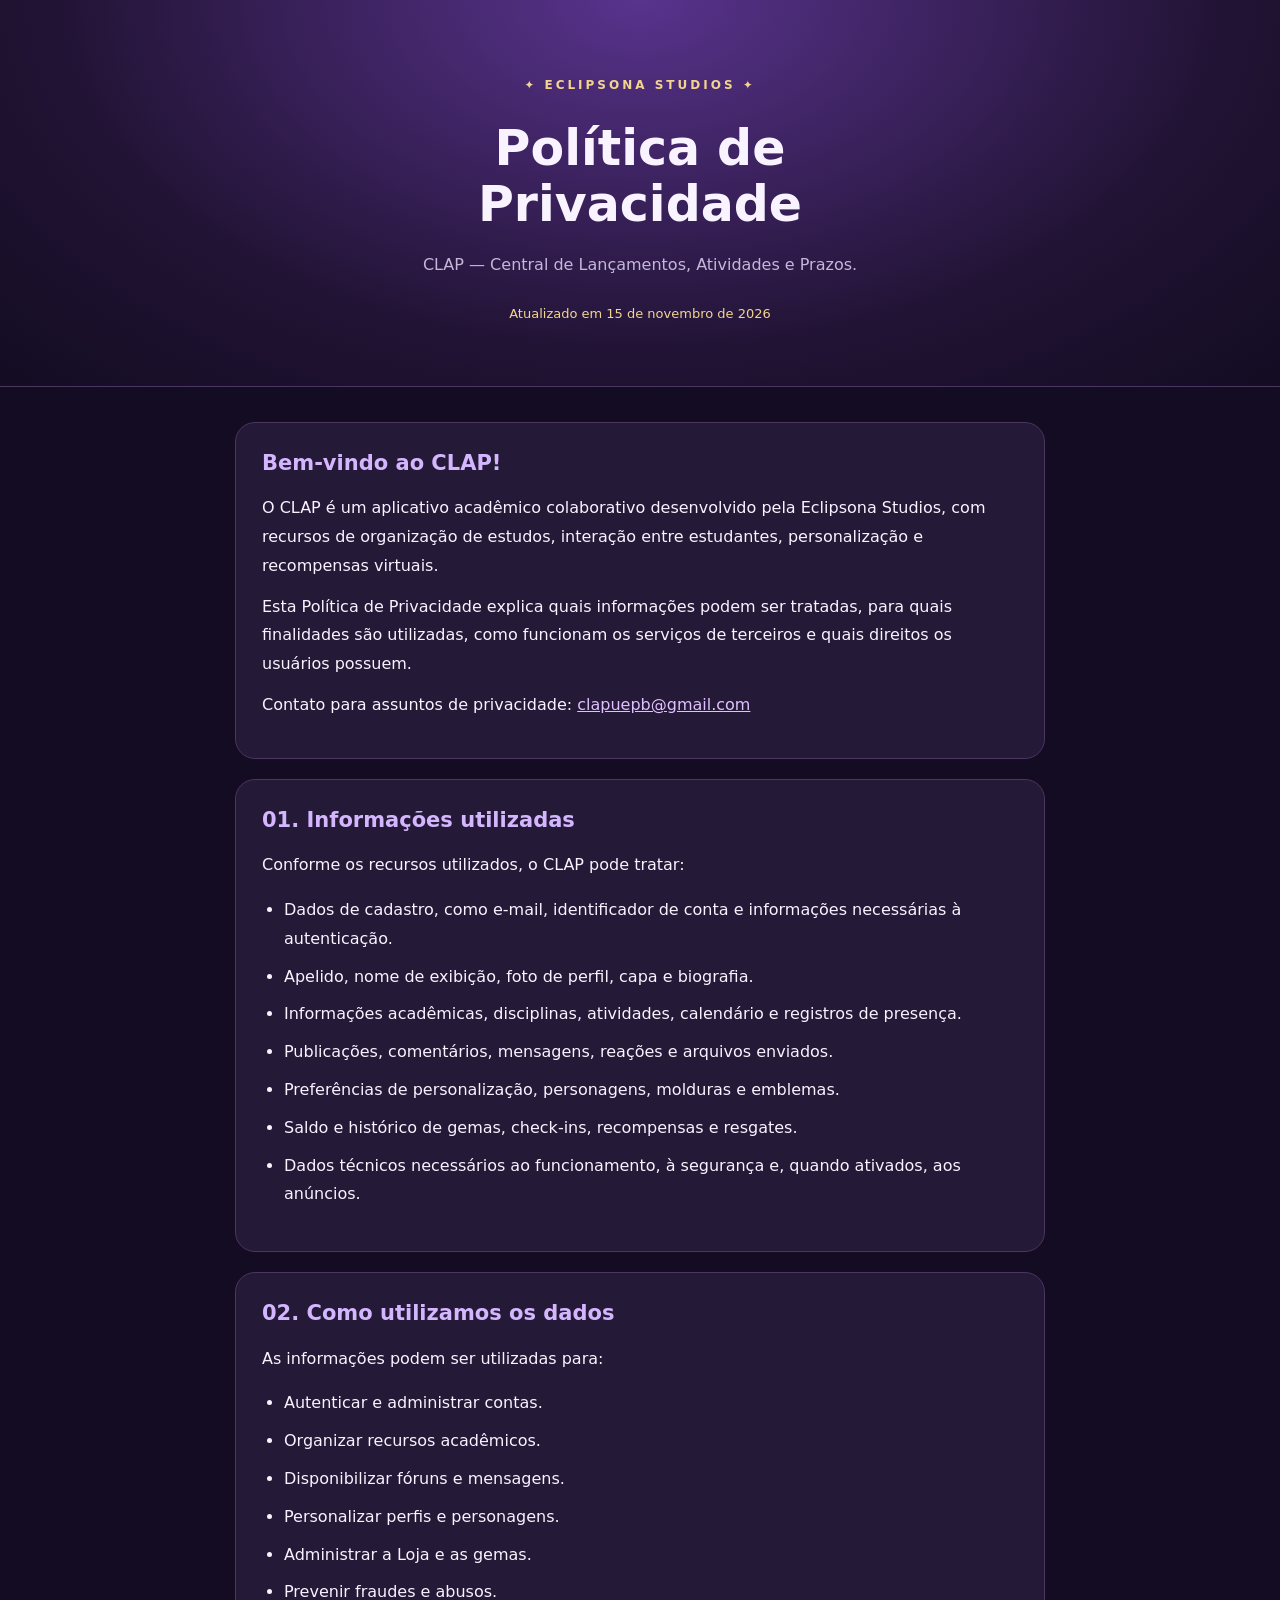
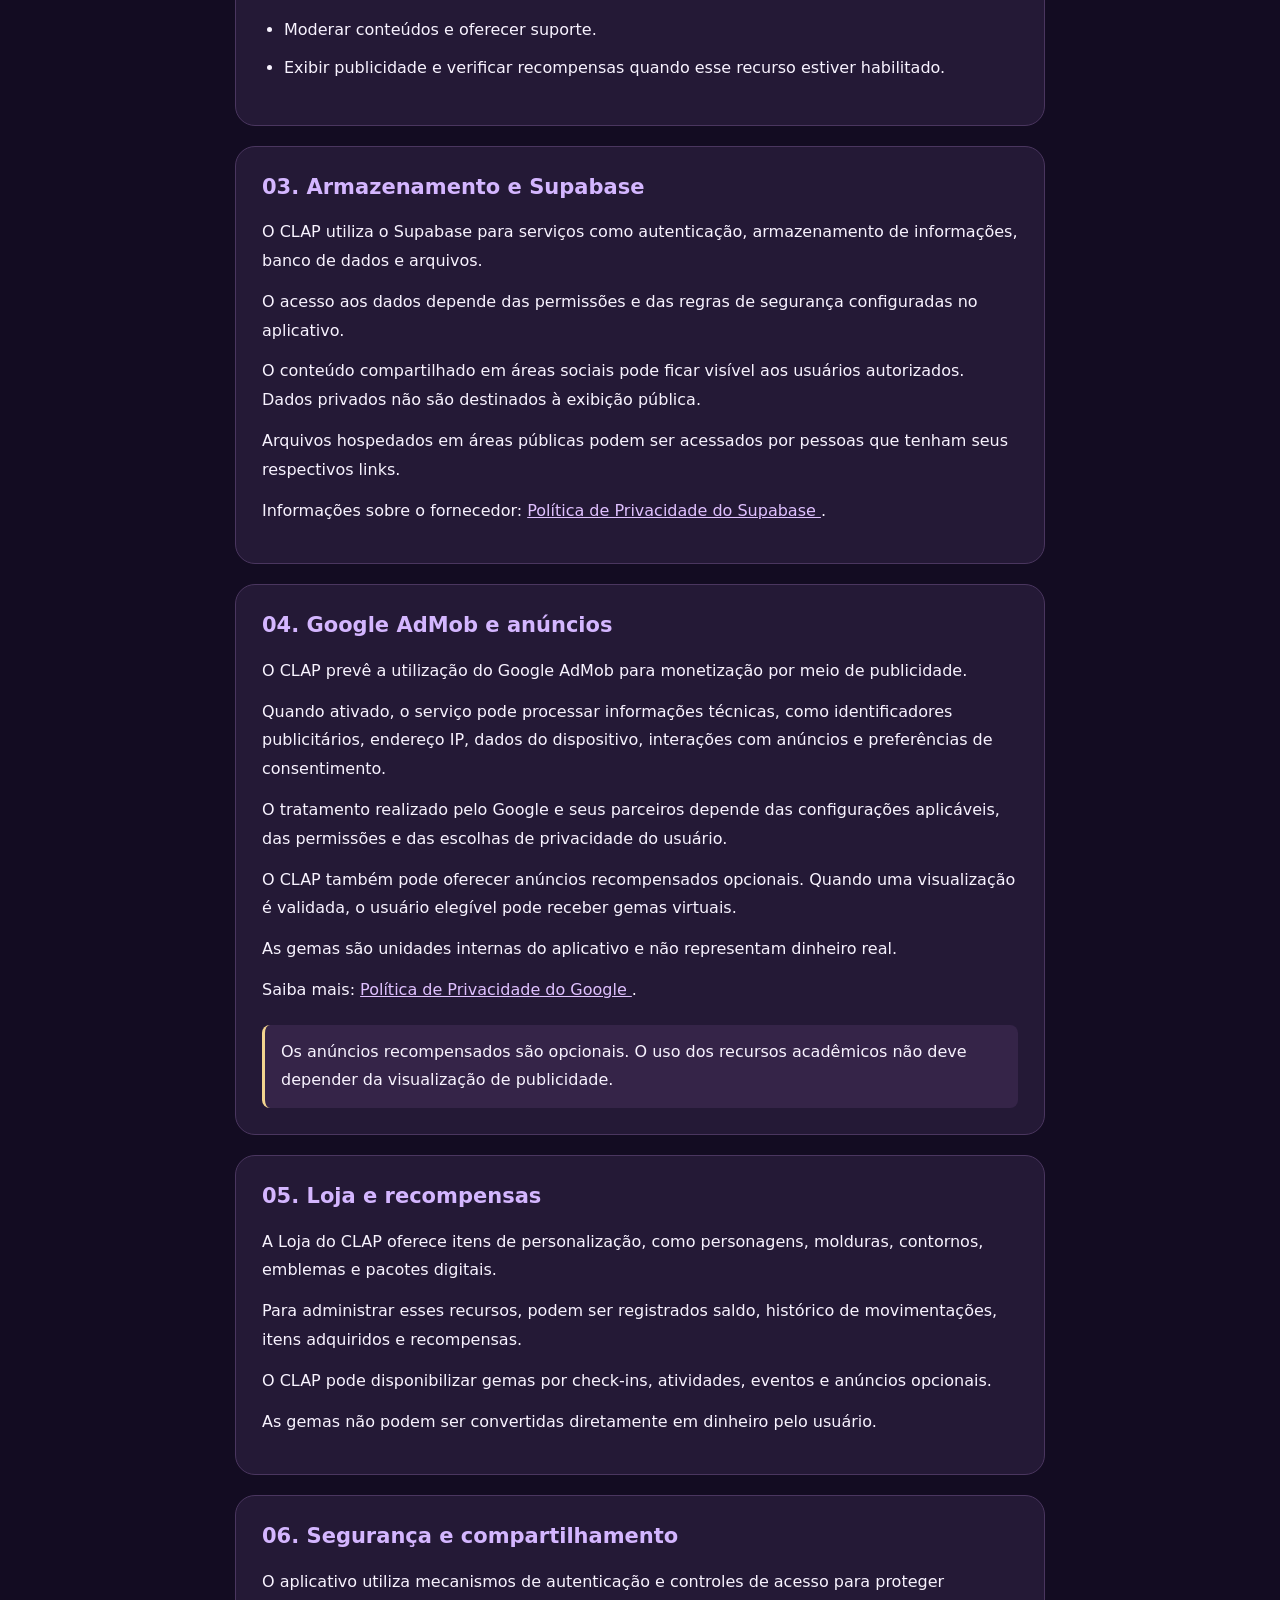
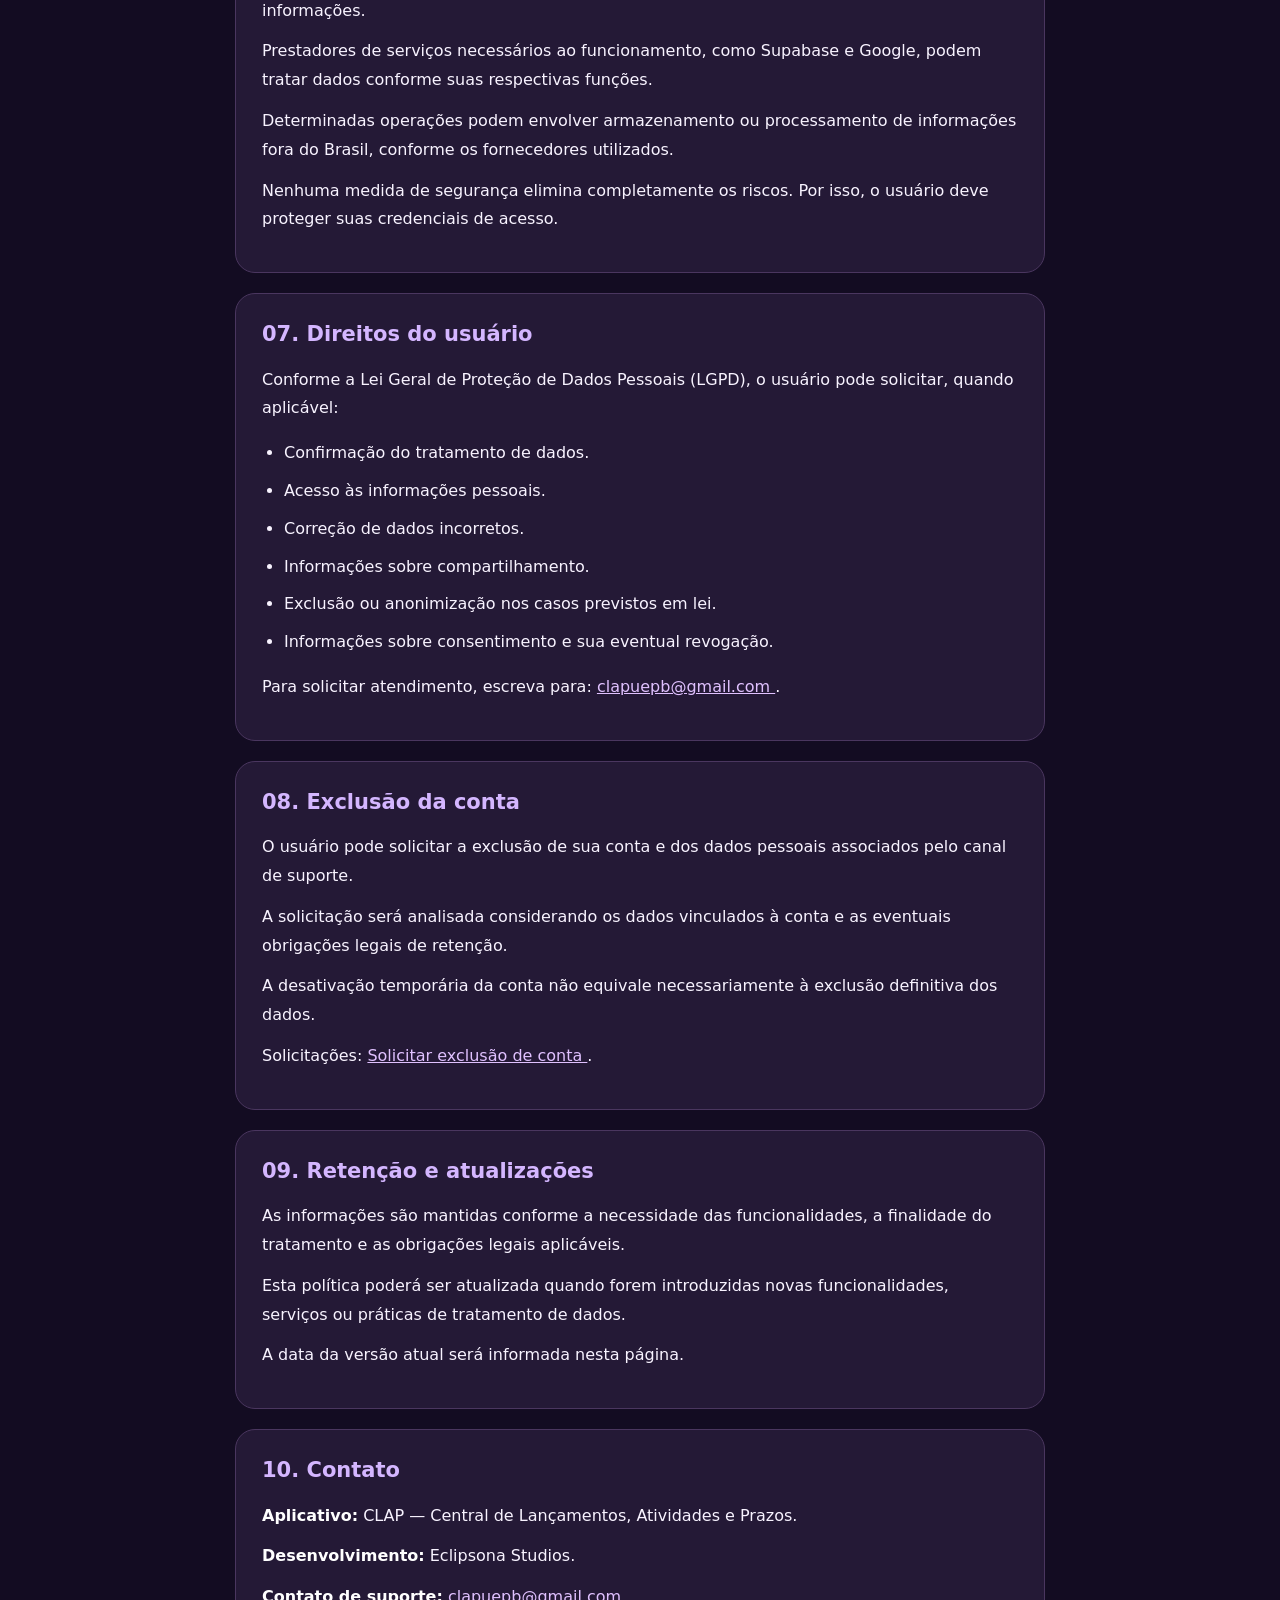
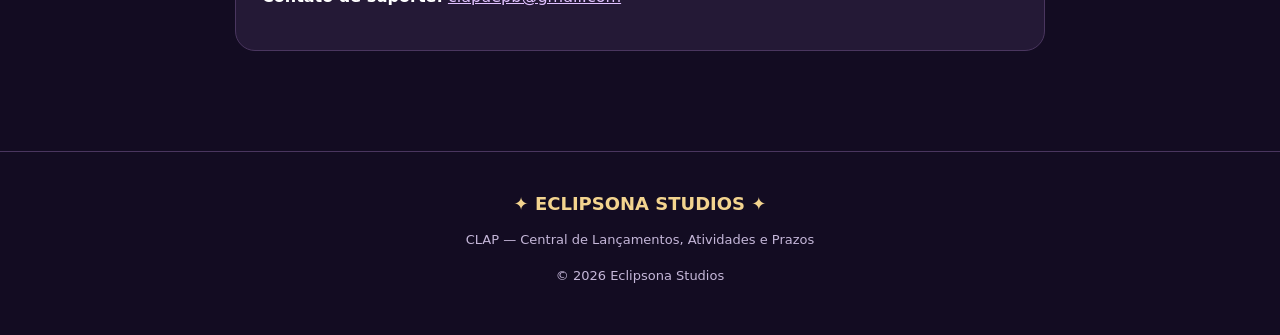
==== commit 208d0dec: "Update index.html" ====
--- a/index.html
+++ b/index.html
@@ -1,657 +1,533 @@
 <!DOCTYPE html>
-
-<html lang="pt-BR" data-palette="roxo">
+<html lang="pt-BR">
 <head>
-<meta charset="utf-8"/>
-<!-- CLAP IPAD MINI 2 / SAFARI 12 -->
-<meta name="apple-mobile-web-app-capable" content="yes"/>
-<meta name="apple-mobile-web-app-status-bar-style" content="black"/>
-<meta name="apple-mobile-web-app-title" content="CLAP"/>
-<link rel="apple-touch-icon" href="./assets/clap_logo-CmkcS_KB.png"/>
-<link rel="manifest" href="./assets/manifest-CCDTGTwz.webmanifest"/>
-<script>/* CLAP iPad mini 2 / Safari iOS 12.5 - compatibilidade sem SDK nativo. */
-(function(){
- if(typeof window.globalThis === 'undefined') window.globalThis=window;
- if(!Object.fromEntries) Object.fromEntries=function(iter){var result={};for(var i=0;i<iter.length;i++){result[iter[i][0]]=iter[i][1];}return result;};
- if(!Array.prototype.at) Array.prototype.at=function(i){i=Number(i)||0;if(i<0)i=this.length+i;return this[i];};
- if(!String.prototype.replaceAll) String.prototype.replaceAll=function(search,repl){return this.split(search).join(repl);};
- if(!Promise.allSettled) Promise.allSettled=function(promises){return Promise.all(Array.prototype.map.call(promises,function(p){return Promise.resolve(p).then(function(value){return{status:'fulfilled',value:value};},function(reason){return{status:'rejected',reason:reason};});}));};
- if(!Element.prototype.replaceChildren) Element.prototype.replaceChildren=function(){while(this.firstChild)this.removeChild(this.firstChild);for(var i=0;i<arguments.length;i++){var child=arguments[i];this.appendChild(typeof child==='string'?document.createTextNode(child):child);}};
- if(!Element.prototype.append) Element.prototype.append=function(){for(var i=0;i<arguments.length;i++){var child=arguments[i];this.appendChild(typeof child==='string'?document.createTextNode(child):child);}};
- if(typeof window.crypto !== 'undefined' && !window.crypto.randomUUID && window.crypto.getRandomValues){
-  try{window.crypto.randomUUID=function(){var a=new Uint8Array(16);window.crypto.getRandomValues(a);a[6]=(a[6]&15)|64;a[8]=(a[8]&63)|128;var s=Array.prototype.map.call(a,function(x){return ('0'+x.toString(16)).slice(-2);}).join('');return s.slice(0,8)+'-'+s.slice(8,12)+'-'+s.slice(12,16)+'-'+s.slice(16,20)+'-'+s.slice(20);};}catch(_e){}
- }
- if(!window.AbortController) {
-  function LegacyAbortController(){this.signal={aborted:false,addEventListener:function(){},removeEventListener:function(){}};}
-  LegacyAbortController.prototype.abort=function(){this.signal.aborted=true;};window.AbortController=LegacyAbortController;
- }
-})();
-</script>
-<meta content="width=device-width, initial-scale=1, viewport-fit=cover" name="viewport"/>
-<meta content="#6421b5" name="theme-color"/>
-<meta content="CLAP — Central de Lançamentos, Atividades e Prazos. Agenda acadêmica da turma." name="description"/>
-<title>CLAP | Lançamentos, Atividades e Prazos</title>
-<style>:root{--lightningcss-light:initial;--lightningcss-dark: ;color-scheme:light;--page:#f8f6fc;--surface:#fff;--text:#23172f;--muted:#736781;--line:#eee8f5;--purple:#6925bb;--deep:#48118e;--lilac:#efe5fd;--accent:#ffdd8a;--shadow:0 8px 24px #3e1b6a12;font-family:system-ui,-apple-system,Segoe UI,Roboto,Arial,sans-serif}*{box-sizing:border-box}html{scroll-behavior:smooth}body{min-height:100vh;color:var(--text);background:#251139;margin:0}button{font:inherit;cursor:pointer}button:focus-visible{outline-offset:3px;outline:3px solid #e5a900}[hidden]{display:none!important}.frame{background:var(--page);max-width:455px;min-height:100dvh;margin:0 auto;position:relative;overflow:clip}@media (min-width:560px){body{background:radial-gradient(circle at top,#6532b0,#221334 74%);padding:24px 0}.frame{border-radius:30px;min-height:calc(100dvh - 48px);box-shadow:0 24px 75px #00000047}}.welcome{flex-direction:column;min-height:100dvh;display:flex}.hero{color:#fff;background:linear-gradient(153deg,#8238d9 0%,#5c19ab 56%,#461084 100%);border-radius:0 0 43px 43px;min-height:450px;padding:36px 28px 66px;position:relative;overflow:hidden}.hero:before,.hero:after{content:"";pointer-events:none;border:1px solid #ffffff1f;border-radius:50%;position:absolute}.hero:before{width:420px;height:420px;top:-225px;right:-265px}.hero:after{width:330px;height:330px;bottom:-210px;left:-230px}.brand{letter-spacing:-.8px;font-size:21px;font-weight:850;position:relative}.brand span{opacity:.76;letter-spacing:.07em;margin-left:6px;font-size:12px;font-weight:500}.center-art{background:#ffffff26;border-radius:38px;width:138px;height:138px;margin:44px auto 23px;padding:8px;position:relative;box-shadow:0 20px 48px #1e054e4d}.logo{object-fit:cover;border-radius:31px;width:100%;height:100%;display:block}.hero h1{letter-spacing:-1.8px;text-align:center;max-width:360px;margin:0 auto 13px;font-size:max(31px,min(8vw,41px));line-height:1.08;position:relative}.hero p{color:#ffffffdb;text-align:center;max-width:315px;margin:auto;font-size:14px;line-height:1.6;position:relative}.welcome-lower{margin-top:auto;padding:27px 25px 32px}.eyebrow{text-transform:uppercase;letter-spacing:.11em;color:var(--purple);margin:0 0 12px;font-size:11px;font-weight:800}.value-grid{grid-template-columns:repeat(3,1fr);gap:10px;margin:0 0 28px;display:grid}.value{background:var(--surface);border:1px solid var(--line);text-align:center;min-height:90px;box-shadow:var(--shadow);border-radius:19px;padding:13px 7px}.value b{margin-top:6px;font-size:12px;display:block}.value .emoji{font-size:24px}.primary-btn{background:var(--purple);color:#fff;border:none;border-radius:16px;width:100%;padding:16px 20px;font-size:15px;font-weight:760;display:block;box-shadow:0 8px 22px #6925bb40}.primary-btn:hover{background:var(--deep)}.note{color:var(--muted);text-align:center;margin:13px 0 0;font-size:12px;line-height:1.5}.dashboard{flex-direction:column;min-height:100dvh;display:flex}.topbar{color:#fff;background:linear-gradient(150deg,#7a34d0,#542098);border-radius:0 0 27px 27px;padding:20px 22px 27px}.topbar-line{justify-content:space-between;align-items:center;gap:12px;display:flex}.topbar-logo{letter-spacing:-.8px;align-items:center;gap:9px;font-size:23px;font-weight:850;display:flex}.small-logo{border-radius:11px;width:38px;height:38px}.return-btn{color:#fff;background:#ffffff1f;border:1px solid #ffffff59;border-radius:12px;padding:9px 11px;font-size:12px}.topbar h2{letter-spacing:-.7px;margin:24px 0 5px;font-size:25px}.topbar p{color:#ffffffd4;margin:0;font-size:13px;line-height:1.5}.demo-pill{letter-spacing:.08em;color:#6424a0;background:#f9e4a8;border-radius:100px;margin-top:17px;padding:5px 9px;font-size:10px;font-weight:800;display:inline-block}.main{flex:1;padding:23px 18px 24px}.section-title{justify-content:space-between;align-items:baseline;gap:10px;margin:0 0 14px;display:flex}.section-title h3{letter-spacing:-.3px;margin:0;font-size:17px}.section-title small{color:var(--muted);font-size:11px}.card{background:var(--surface);border:1px solid var(--line);box-shadow:var(--shadow);border-radius:21px;margin-bottom:20px;padding:19px}.mini-label{letter-spacing:.05em;text-transform:uppercase;color:var(--purple);font-size:11px;font-weight:750}.class-card{border-left:5px solid #a46beb}.class-card h4{margin:9px 0 4px;font-size:18px}.secondary{color:var(--muted);font-size:13px;line-height:1.5}.class-meta{border-top:1px solid var(--line);color:var(--muted);align-items:center;gap:10px;margin-top:15px;padding-top:12px;font-size:12px;display:flex}.dot{background:#bd95e9;border-radius:100%;flex-shrink:0;width:8px;height:8px}.task-row{align-items:flex-start;gap:13px;display:flex}.task-icon{background:var(--lilac);border-radius:14px;flex-shrink:0;place-items:center;width:44px;height:44px;font-size:20px;display:grid}.task-row h4{margin:1px 0 5px;font-size:15px}.task-row+.task-row{border-top:1px solid var(--line);margin-top:16px;padding-top:16px}.light-card{background:var(--lilac);border-radius:18px;margin-bottom:20px;padding:17px}.light-card p{margin:6px 0 0}.page-intro{color:var(--muted);margin:0 0 20px;font-size:13px;line-height:1.65}.empty-illustration{background:var(--lilac);border-radius:21px;place-items:center;width:70px;height:70px;margin-bottom:16px;font-size:34px;display:grid}.empty-heading{margin:0 0 8px;font-size:17px}.status-group{border:none;flex-wrap:wrap;gap:8px;margin:18px 0 0;padding:0;display:flex}.status-group legend{color:var(--text);padding:0 0 10px;font-size:13px;font-weight:760}.status-btn{color:var(--text);background:var(--page);border:1px solid var(--line);border-radius:12px;padding:10px 12px;font-size:12px}.status-btn[aria-pressed=true]{border-color:var(--purple);background:var(--lilac);color:var(--deep);font-weight:800}.status-result{color:var(--muted);margin-top:14px;font-size:12px}.two-cards{grid-template-columns:1fr 1fr;gap:11px;display:grid}.two-cards .card{min-height:135px;padding:16px}.two-cards h4{margin:10px 0 5px;font-size:14px}.avatar{color:#fff;background:linear-gradient(135deg,#9c5fe7,#54209a);border-radius:20px;place-items:center;width:65px;height:65px;margin-bottom:12px;font-size:24px;font-weight:850;display:grid}.secondary-btn{background:var(--surface);width:100%;color:var(--purple);border:1px solid var(--purple);border-radius:13px;padding:12px;font-weight:700}.bottom-nav{background:var(--surface);border-top:1px solid var(--line);padding:11px 7px max(11px, env(safe-area-inset-bottom));z-index:2;grid-template-columns:repeat(5,minmax(0,1fr));gap:2px;display:grid;position:-webkit-sticky;position:sticky;bottom:0;box-shadow:0 -5px 26px #3a1c5d0d}.nav-btn{color:var(--muted);background:0 0;border:0;border-radius:12px;flex-direction:column;align-items:center;gap:5px;padding:6px 1px;font-size:10px;font-weight:650;display:flex}.nav-btn[aria-current=page]{color:var(--purple);background:var(--lilac)}.nav-btn svg{stroke:currentColor;fill:none;stroke-width:2px;stroke-linecap:round;stroke-linejoin:round;width:21px;height:21px}[data-theme=dark]{--lightningcss-light: ;--lightningcss-dark:initial;color-scheme:dark;--page:#1d1726;--surface:#2b2239;--text:#f5f0fa;--muted:#c7b9d5;--line:#48365c;--purple:#bb8eff;--deep:#e0c3ff;--lilac:#443055;--shadow:none}[data-theme=dark] .primary-btn{color:#19082e;background:#9d63f0}[data-theme=dark] .demo-pill{color:#5c2990}[data-theme=dark] .status-btn[aria-pressed=true]{color:var(--text)}@media (prefers-reduced-motion:no-preference){.value,.primary-btn,.nav-btn{transition:background-color .18s,transform .18s}.primary-btn:active{transform:scale(.985)}}.auth-entry{margin-top:10px}.auth-screen{background:var(--page);min-height:100dvh}.auth-header{color:#fff;background:linear-gradient(152deg,#8238d9,#4d198d);border-radius:0 0 32px 32px;padding:20px 26px 32px}.auth-header .return-btn{margin-bottom:30px}.auth-symbol{background:#ffffff26;border-radius:21px;place-items:center;width:72px;height:72px;margin:0 0 18px;font-size:43px;display:grid}.auth-header h1{margin:0 0 7px;font-size:28px}.auth-header p{color:#ead7ff;margin:0;font-size:13px;line-height:1.5}.auth-content{padding:23px 24px 36px}.auth-switch{background:var(--lilac);border-radius:15px;grid-template-columns:1fr 1fr;margin-bottom:24px;padding:5px;display:grid}.auth-switch button{color:var(--muted);background:0 0;border:0;border-radius:11px;padding:12px;font-weight:700}.auth-switch button[aria-pressed=true]{background:var(--surface);color:var(--purple);box-shadow:var(--shadow)}.auth-form{flex-direction:column;gap:9px;display:flex}.auth-form label{margin-top:8px;font-size:12px;font-weight:750}.auth-form input,.auth-form textarea{border:1px solid var(--line);background:var(--surface);width:100%;min-width:0;color:var(--text);font:inherit;border-radius:13px;padding:13px 14px;font-size:14px}.auth-form input:focus-visible{outline-offset:1px;outline:3px solid #b184f0}.auth-form textarea:focus-visible{outline-offset:1px;outline:3px solid #b184f0}.auth-form .primary-btn{margin-top:12px}.auth-content>.secondary-btn{margin-top:17px}.auth-content>.secondary-btn:disabled{opacity:.66;cursor:not-allowed}.auth-feedback{min-height:1.5em;color:var(--text);font-size:13px;line-height:1.55}.auth-feedback[data-error=true]{color:#b02e35}[data-theme=dark] .auth-feedback[data-error=true]{color:#ffa4ab}.otp-card{margin:20px 0}.otp-card h2{font-size:18px}.approval-screen{background:var(--page);min-height:100dvh}.approval-screen .auth-header{padding-top:max(40px, env(safe-area-inset-top))}.admin-person{justify-content:space-between;align-items:flex-start;gap:8px;display:flex}.admin-person h4{overflow-wrap:anywhere;margin:0 0 6px;font-size:16px}.admin-person p{overflow-wrap:anywhere;margin:0}.admin-pill{background:var(--lilac);color:var(--purple);border-radius:100px;flex-shrink:0;padding:6px 9px;font-size:11px;font-weight:800;display:inline-flex}.admin-actions{flex-wrap:wrap;gap:8px;margin-top:14px;display:flex}.admin-actions button{border:1px solid var(--purple);color:var(--purple);background:var(--surface);border-radius:12px;flex:100px;padding:11px 8px;font-size:12px;font-weight:750}.admin-actions button:disabled{opacity:.5;cursor:not-allowed}.admin-actions button:focus-visible{outline-offset:2px;outline:3px solid #f0ca65}.admin-empty{text-align:center;padding:20px}.cat-tabs{gap:8px;padding:0 0 14px;display:flex;overflow:auto}.cat-tab{white-space:nowrap;background:var(--surface);color:var(--text);border:1px solid var(--line);border-radius:12px;padding:10px 14px}.cat-tab[aria-pressed=true]{background:var(--purple);color:#fff;border-color:var(--purple)}.cat-card h4{margin:10px 0;font-size:18px}.cat-card .primary-btn,.cat-card .secondary-btn{margin-top:12px}.cat-link{color:var(--purple);margin-top:8px;font-size:13px;display:inline-block}.cat-link-btn{color:var(--purple);text-align:left;background:0 0;border:0;padding:12px 0;font-size:13px}.cat-summary{border-top:1px solid var(--line);margin-top:16px;padding-top:14px}.cat-avatarline{flex-wrap:wrap;align-items:center;gap:4px;display:flex}.cat-avatar,.cat-overflow,.cat-roster-photo{color:#fff;object-fit:cover;background:#8b60c0;border-radius:50%;place-items:center;width:38px;height:38px;font-size:13px;font-weight:700;display:grid}.cat-overflow{background:var(--lilac);color:var(--purple)}.cat-item{border-bottom:1px solid var(--line);flex-direction:column;gap:5px;padding:12px 0;display:flex}.cat-item:last-child{border-bottom:0}.cat-item strong{font-size:13px}.cat-admin-form{flex-direction:column;gap:8px;margin:12px 0 20px;display:flex}.cat-admin-form input,.cat-admin-form select,.cat-select{width:100%;max-width:100%;font:inherit;background:var(--surface);border:1px solid var(--line);color:var(--text);border-radius:12px;margin:4px 0 10px;padding:12px;font-size:14px;display:block}.cat-admin-form label,.card>label{color:var(--text);font-size:12px;font-weight:700}.cat-two{grid-template-columns:1fr 1fr;gap:12px;display:grid}.cat-two>div{min-width:0}.cat-check{align-items:center;gap:8px;display:flex}.cat-check input{width:auto;margin:0}.cat-small{font:inherit;border:1px solid var(--purple);color:var(--purple);background:var(--surface);border-radius:9px;align-self:start;padding:7px 10px;font-size:12px}.cat-schedule-edit{flex-wrap:wrap;justify-content:space-between;align-items:center;gap:8px;display:flex}.cat-privacy{border:1px solid var(--line);border-radius:15px;margin-top:16px;padding:12px}.cat-privacy label{align-items:flex-start;gap:8px;font-size:13px;display:flex}@media (max-width:340px){.cat-two{grid-template-columns:1fr}}.diario-card h4{margin:0 0 10px;font-size:17px}.diario-card label{margin:13px 0 6px;font-size:12px;font-weight:750;display:block}.diario-card input,.diario-card select,.diario-card textarea{width:100%;font:inherit;border:1px solid var(--line);background:var(--surface);min-width:0;color:var(--text);border-radius:12px;padding:12px;font-size:14px;line-height:1.45}.diario-card textarea{resize:vertical;min-height:100px}.diario-entry{border:1px solid var(--line);background:var(--surface);border-radius:16px;margin:12px 0;padding:14px}.diario-entry-head{flex-wrap:wrap;justify-content:space-between;align-items:center;gap:8px;display:flex}.diario-tag{background:var(--lilac);color:var(--purple);border-radius:30px;padding:5px 8px;font-size:10px;font-weight:800}.diario-approved{color:#135834;background:#d9f5e7}.diario-rejected{color:#8e2828;background:#fce4e4}.diario-summary{white-space:pre-wrap;overflow-wrap:anywhere;font-size:14px;line-height:1.6}.diario-materials{flex-wrap:wrap;gap:9px;margin:12px 0;display:flex}.diario-material{border:1px solid var(--line);width:100%;color:var(--purple);overflow-wrap:anywhere;border-radius:11px;padding:11px;font-size:13px;display:block}.diario-thumb{object-fit:cover;border:1px solid var(--line);cursor:zoom-in;border-radius:12px;width:auto;max-width:125px;height:100px}.diario-thumb.diario-large{object-fit:contain;cursor:zoom-out;width:100%;max-width:100%;height:auto;max-height:none}.diario-photo{max-width:100%}.diario-review-actions{flex-wrap:wrap;gap:8px;margin-top:12px;display:flex}.diario-review-actions>*{flex:120px;padding:11px;font-size:13px}.diario-divider{border:0;border-top:1px solid var(--line);margin:24px 0}.planej-card{margin:12px 0}.planej-card h4{margin:10px 0;font-size:17px}.planej-form,.planej-comment-form{flex-direction:column;gap:10px;margin:12px 0;display:flex}.planej-form label,.planej-field{color:var(--text);flex-direction:column;gap:5px;margin:10px 0;font-size:12px;font-weight:700;display:flex}.planej-form input,.planej-form select,.planej-form textarea,.planej-select,.planej-comment-form textarea{border:1px solid var(--line);background:var(--surface);width:100%;min-width:0;color:var(--text);font-size:14px;font:inherit;border-radius:11px;padding:12px}.planej-content{white-space:pre-wrap;overflow-wrap:anywhere;font-size:14px;line-height:1.6}.planej-external{color:var(--purple);overflow-wrap:anywhere;padding:12px 0;display:block}.planej-discussion{border-top:1px solid var(--line);margin:12px 0;padding-top:12px}.planej-comment,.planej-event,.planej-mini{border-bottom:1px solid var(--line);overflow-wrap:anywhere;padding:12px 0}.planej-comment:last-child,.planej-mini:last-child,.planej-event:last-child{border-bottom:0}.planej-comment p,.planej-mini p,.planej-event p{margin:5px 0}.planej-month-nav{text-transform:capitalize;text-align:center;justify-content:space-between;align-items:center;gap:8px;margin:14px 0;display:flex}.planej-calendar-grid{grid-template-columns:repeat(7,minmax(0,1fr));gap:4px;margin:10px 0;display:grid}.planej-weekday{color:var(--muted);text-align:center;padding:7px 0;font-size:10px;font-weight:800}.planej-day{background:var(--surface);min-height:43px;color:var(--text);border:1px solid var(--line);border-radius:9px;flex-direction:column;justify-content:center;align-items:center;gap:4px;font-size:12px;display:flex}.planej-day.selected{outline:2px solid var(--purple);outline-offset:0}.planej-day.today{color:var(--purple);font-weight:900}.planej-dot{background:var(--purple);border-radius:100%;width:6px;height:6px;font-size:0}.planej-day-details{border-top:1px solid var(--line);margin-top:12px;padding-top:8px}.planej-day-details h4{font-size:15px}.planej-event button{margin:5px 6px 0 0}#planej-atualizar{margin:4px 0 12px}:root{--top-a:#7a34d0;--top-b:#542098;--hero-a:#8238d9;--hero-b:#461084}[data-palette=rosa]{--purple:#aa356f;--deep:#81234f;--lilac:#fce5f0;--top-a:#bd4e88;--top-b:#822755;--hero-a:#bd4e88;--hero-b:#822755}[data-palette=azul]{--purple:#2869ac;--deep:#174876;--lilac:#e1f0ff;--top-a:#3585d0;--top-b:#17548e;--hero-a:#3585d0;--hero-b:#17548e}[data-palette=verde]{--purple:#1b806c;--deep:#145d4e;--lilac:#dff7ec;--top-a:#32a68a;--top-b:#136657;--hero-a:#32a68a;--hero-b:#136657}[data-palette=laranja]{--purple:#ae5e21;--deep:#823c15;--lilac:#fff0df;--top-a:#d98d3a;--top-b:#9f4f1c;--hero-a:#d98d3a;--hero-b:#9f4f1c}[data-theme=dark][data-palette=rosa]{--purple:#ffabd4;--deep:#ffd0e6;--lilac:#4c293d}[data-theme=dark][data-palette=azul]{--purple:#96ccff;--deep:#c2e3ff;--lilac:#263e59}[data-theme=dark][data-palette=verde]{--purple:#86e6ca;--deep:#b3f8dd;--lilac:#244c43}[data-theme=dark][data-palette=laranja]{--purple:#ffc58e;--deep:#ffe0bd;--lilac:#503c2b}.topbar{background:linear-gradient(150deg,var(--top-a),var(--top-b))}.hero,.auth-header{background:linear-gradient(152deg,var(--hero-a),var(--hero-b))}.topbar-actions{align-items:center;gap:7px;display:flex}.topbar-actions .return-btn{padding:9px;font-size:11px}.topbar h2{margin-top:18px}.topbar .demo-pill{display:none}.topbar{padding-bottom:21px}.nav-icon{font-size:23px;font-weight:750;line-height:22px;display:block}.study-grid{gap:11px;margin-bottom:30px;display:grid}.study-tile{background:var(--surface);border:1px solid var(--line);text-align:left;color:var(--text);box-shadow:var(--shadow);border-radius:19px;grid-template-columns:52px 1fr;align-items:center;column-gap:10px;padding:19px;display:grid}.study-tile .study-emoji{background:var(--lilac);border-radius:14px;grid-row:span 3;place-items:center;width:49px;height:49px;font-size:30px;display:grid}.study-tile strong{font-size:16px}.study-tile small{color:var(--muted);margin-top:4px;font-size:12px;line-height:1.5}.study-arrow{color:var(--purple);margin-top:9px;font-size:12px;font-weight:750}.text-back{color:var(--purple);background:0 0;border:0;padding:4px 1px 18px;font-weight:750}.app-disclosure{padding:15px}.app-disclosure summary{cursor:pointer;justify-content:space-between;align-items:center;font-weight:750;display:flex}.app-disclosure summary span{color:var(--purple);font-size:12px}.app-help p{color:var(--muted);margin:0;font-size:13px;line-height:1.7}.app-help h4{margin:0 0 9px;font-size:16px}.profile-display{padding:0;overflow:hidden}.profile-banner{background:linear-gradient(135deg,var(--top-a),var(--top-b));background-position:50%;background-size:cover;height:155px}.profile-banner img{object-fit:cover;width:100%;height:100%;display:block}.profile-card-content{margin-top:-33px;padding:0 18px 20px;position:relative}.profile-card-content .avatar{border:4px solid var(--surface);width:74px;height:74px;margin-bottom:9px;overflow:hidden}.profile-card-content .avatar img{object-fit:cover;width:100%;height:100%}.profile-card-content h4{margin-top:5px}.profile-files{border-top:1px solid var(--line);flex-direction:column;gap:8px;margin-top:16px;padding-top:16px;display:flex}.profile-files label,.card#profile-appearance label{font-size:12px;font-weight:750}.profile-files input{background:var(--surface);color:var(--text);border-radius:9px;max-width:100%;padding:9px;font-size:12px}.community-input{border:1px solid var(--line);background:var(--surface);width:100%;color:var(--text);font:inherit;border-radius:12px;margin-top:7px;padding:12px}.member-card{padding:0;overflow:hidden}.member-cover{background:linear-gradient(135deg,var(--top-a),var(--top-b));background-position:50%;background-size:cover;height:77px}.member-cover img{object-fit:cover;width:100%;height:100%}.member-inner{margin-top:-23px;padding:0 15px 15px}.member-head{align-items:end;gap:10px;display:flex}.member-photo{background:var(--purple);color:#fff;border:3px solid var(--surface);border-radius:50%;flex-shrink:0;place-items:center;width:49px;height:49px;font-weight:800;display:grid;overflow:hidden}.member-photo img{object-fit:cover;width:100%;height:100%}.member-name{font-size:15px;font-weight:800}.member-bio{color:var(--muted);overflow-wrap:anywhere;margin:9px 0 0;font-size:12px;line-height:1.55}.member-open{margin-top:11px}.member-detail-cover{background:linear-gradient(135deg,var(--top-a),var(--top-b));border-radius:17px;height:170px;overflow:hidden}.member-detail-cover img{object-fit:cover;width:100%;height:100%}.closed-pill{border:1px solid var(--line);background:var(--page);color:var(--muted);border-radius:30px;padding:5px 9px;font-size:11px;font-weight:750;display:inline-block}@media (max-width:350px){.bottom-nav{padding-left:3px;padding-right:3px}.nav-btn{font-size:9px}.study-tile{padding:13px}}</style>
-  <script type="module" crossorigin src="./assets/index-CuNln7zl.js"></script>
-  <link rel="stylesheet" crossorigin href="./assets/index-CFKhb7rM.css">
+  <meta charset="UTF-8">
+  <meta name="viewport"
+        content="width=device-width, initial-scale=1">
+  <meta name="theme-color" content="#160c29">
+
+  <title>Política de Privacidade | CLAP</title>
+
+  <meta name="description"
+    content="Política de Privacidade do CLAP,
+    desenvolvido pela Eclipsona Studios.">
+
+  <style>
+    :root {
+      --bg: #130c22;
+      --card: #241936;
+      --purple: #a77be9;
+      --text: #f8f3ff;
+      --muted: #c5b7d9;
+      --line: #4a365f;
+      --gold: #f3d48f;
+    }
+
+    * { box-sizing: border-box; }
+
+    html { scroll-behavior: smooth; }
+
+    body {
+      margin: 0;
+      font-family: system-ui, Arial, sans-serif;
+      background: var(--bg);
+      color: var(--text);
+      line-height: 1.8;
+    }
+
+    header {
+      padding: 70px 20px 58px;
+      text-align: center;
+      background:
+        radial-gradient(ellipse at top,
+          #59338d, #211334 65%, #130c22);
+      border-bottom: 1px solid var(--line);
+    }
+
+    .brand {
+      display: inline-block;
+      color: var(--gold);
+      text-transform: uppercase;
+      letter-spacing: 3px;
+      font-size: 12px;
+      font-weight: 800;
+      margin-bottom: 24px;
+    }
+
+    h1 {
+      font-size: clamp(30px, 6vw, 49px);
+      line-height: 1.15;
+      margin: 0 0 18px;
+    }
+
+    header p {
+      max-width: 650px;
+      margin: 0 auto;
+      color: var(--muted);
+    }
+
+    .date {
+      display: inline-block;
+      margin-top: 22px;
+      font-size: 13px;
+      color: var(--gold);
+    }
+
+    main {
+      width: min(850px, 100%);
+      margin: 0 auto;
+      padding: 35px 20px 80px;
+    }
+
+    .intro, section {
+      background: var(--card);
+      padding: 26px;
+      margin-bottom: 20px;
+      border: 1px solid var(--line);
+      border-radius: 20px;
+    }
+
+    h2 {
+      color: #d4b6ff;
+      font-size: 21px;
+      line-height: 1.4;
+      margin: 0 0 16px;
+    }
+
+    p { margin: 12px 0; }
+
+    ul { padding-left: 22px; }
+
+    li { margin-bottom: 9px; }
+
+    a {
+      color: #e0c1ff;
+      overflow-wrap: anywhere;
+    }
+
+    a:hover { color: white; }
+
+    strong { color: white; }
+
+    .notice {
+      border-left: 3px solid var(--gold);
+      padding: 13px 16px;
+      background: #352448;
+      border-radius: 8px;
+      margin-top: 20px;
+    }
+
+    footer {
+      text-align: center;
+      padding: 36px 18px;
+      border-top: 1px solid var(--line);
+      color: var(--muted);
+      font-size: 13px;
+    }
+
+    footer strong {
+      display: block;
+      font-size: 18px;
+      color: var(--gold);
+      margin-bottom: 8px;
+    }
+
+    @media (max-width: 500px) {
+      header { padding: 55px 18px 45px; }
+      .intro, section { padding: 21px; }
+      h2 { font-size: 19px; }
+    }
+  </style>
 </head>
+
 <body>
-<div class="frame">
-<!-- Primeira tela: apresentação do CLAP. Não realiza login. -->
-<section aria-labelledby="welcome-title" class="welcome" id="welcome">
-<div class="hero">
-<div class="brand">CLAP <span>• NOSSA TURMA</span></div>
-<div class="center-art"><img alt="Símbolo do CLAP: duas mãos aplaudindo sobre um fundo roxo" class="logo" src="./assets/clap_logo-CmkcS_KB.png"/></div>
-<h1 id="welcome-title">A vida acadêmica em um só lugar.</h1>
-<p>Central de Lançamentos, Atividades e Prazos. Sua vida acadêmica, organizada.</p>
-</div>
-<div class="welcome-lower">
-<p class="eyebrow">Tudo o que importa</p>
-<div aria-label="Recursos previstos" class="value-grid">
-<div class="value"><span aria-hidden="true" class="emoji" data-ui-icon="book"></span><b>Disciplinas</b></div>
-<div class="value"><span aria-hidden="true" class="emoji" data-ui-icon="clipboard"></span><b>Atividades</b></div>
-<div class="value"><span aria-hidden="true" class="emoji" data-ui-icon="calendar"></span><b>Agendas</b></div>
-</div>
-<button class="primary-btn" id="open-auth" type="button">Entrar ou criar minha conta</button>
-<button class="secondary-btn clap15-replay-link" id="clap15-replay" type="button">Rever abertura com música</button>
-<p class="note">Acesso somente para integrantes aprovados pela administração do CLAP.</p>
-</div>
-</section>
-<!-- Autenticação: a interface segue o estilo original e não exibe senhas em texto. -->
-<section aria-labelledby="auth-heading" class="auth-screen" hidden="" id="auth-screen">
-<div class="auth-header">
-<button class="return-btn" id="auth-back" type="button">← Voltar</button>
-<div aria-hidden="true" class="auth-symbol"><img src="./assets/clap_logo-CmkcS_KB.png" alt="" loading="eager" onerror="this.style.display='none'"/></div>
-<h1 id="auth-heading">Boas-vindas ao CLAP</h1>
-<p class="clap09-auth-name">Central de Lançamentos, Atividades e Prazos</p>
-<p>Uma conta, sua agenda e sua turma em um só lugar.</p>
-</div>
-<div class="auth-content">
-<div aria-label="Tipo de acesso" class="auth-switch" role="group">
-<button aria-pressed="true" id="login-tab" type="button">Entrar</button>
-<button aria-pressed="false" id="signup-tab" type="button">Criar conta</button>
-</div>
-<form class="auth-form" id="auth-form">
-<div hidden="" id="signup-fields">
-<label for="signup-nickname">Como quer ser chamada?</label>
-<input autocomplete="nickname" id="signup-nickname" maxlength="32" minlength="2" placeholder="Seu apelido"/>
-<label for="clap15-birth-signup">Data de nascimento (obrigatória)</label>
-<input id="clap15-birth-signup" type="date" autocomplete="bday" aria-describedby="clap15-birth-info"/>
-<small id="clap15-birth-info">Usada para comemorar seu aniversário. A data não aparece para outros estudantes.</small>
-</div>
-<label for="auth-email">E-mail</label>
-<input autocomplete="email" id="auth-email" placeholder="voce@exemplo.com" required="" type="email"/>
-<label for="auth-password">Senha</label>
-<input autocomplete="current-password" id="auth-password" minlength="6" placeholder="Sua senha" required="" type="password"/>
-<button class="primary-btn" id="auth-submit" type="submit">Entrar com e-mail</button>
-<button class="clap26-forgot" id="clap26-forgot" type="button">Esqueci minha senha</button>
-
-</form>
-<div id="clap28-recovery" class="clap28-recovery" hidden>
-  <h3>Recuperar minha conta</h3>
-  <p>Copie o código completo recebido por e-mail e escolha uma nova senha.</p>
-  <form id="clap28-recovery-form" class="auth-form">
-    <label for="clap28-recovery-email">E-mail cadastrado</label><input id="clap28-recovery-email" type="email" autocomplete="email" required>
-    <label for="clap28-recovery-code">Código de verificação</label><input id="clap28-recovery-code" type="text" inputmode="numeric" autocomplete="one-time-code" pattern="[0-9]{6,8}" minlength="6" maxlength="8" required placeholder="Digite o código completo">
-    <label for="clap28-recovery-password">Nova senha (8 caracteres ou mais)</label><input id="clap28-recovery-password" type="password" autocomplete="new-password" minlength="8" required>
-    <button class="primary-btn" id="clap28-recovery-submit" type="submit">Trocar minha senha</button>
-    <button class="secondary-btn" id="clap29-resend-recovery" type="button">Reenviar código</button>
-    <button class="secondary-btn" id="clap28-recovery-cancel" type="button">Cancelar</button>
-    <p id="clap28-recovery-feedback" role="status" aria-live="polite"></p>
-  </form>
-</div>
-<p aria-live="polite" class="auth-feedback" id="auth-feedback" role="status"></p>
-<div class="light-card" hidden="" id="signup-confirm-info" role="status">
-<strong> Confira seu e-mail</strong>
-<p class="secondary">Enviamos um link de confirmação. Depois de confirmar, volte ao CLAP e entre com seu e-mail e senha. Seu acesso ficará pendente até a aprovação da administração.</p>
-</div>
-<div class="clap69-signup-ack" id="clap69-signup-ack" hidden><label><input type="checkbox" id="clap69-signup-read"/> Li as informações de privacidade do CLAP e estou ciente do tratamento descrito.</label><p><a href="https://clapuepb-commits.github.io/clap-privacidade/" target="_blank" rel="noopener">Ler Política de Privacidade</a></p></div><p class="note">Seus dados serão armazenados no Supabase. Seu acesso às áreas compartilhadas depende de aprovação.</p>
-</div>
-</section>
-<!-- Sem aprovação não é possível acessar a área da turma. -->
-<section aria-labelledby="approval-heading" class="approval-screen" hidden="" id="approval-screen">
-<div class="auth-header">
-<div aria-hidden="true" class="auth-symbol"></div>
-<h1 id="approval-heading">Aguardando aprovação</h1>
-<p id="approval-subtitle">Sua conta foi criada. A administração precisa liberar o acesso.</p>
-</div>
-<div class="auth-content">
-<div class="card" style="margin-top:12px">
-<div aria-hidden="true" class="empty-illustration" id="approval-icon"></div>
-<h2 class="empty-heading" id="approval-status">Solicitação pendente</h2>
-<p class="secondary" id="approval-description">Você ainda não pode acessar as informações da turma.</p>
-<p class="secondary" id="approval-email"></p>
-</div>
-<button class="primary-btn" id="approval-refresh" type="button">Verificar minha aprovação</button>
-<button class="secondary-btn" id="approval-logout" style="margin-top:12px" type="button">Sair desta conta</button>
-<p aria-live="polite" class="note" id="approval-feedback" role="status"></p>
-</div>
-</section>
-<!-- Prévia navegável, com dados fictícios e sem conexão à turma. -->
-<section aria-label="Demonstração do CLAP" class="dashboard" hidden="" id="dashboard">
-<header class="topbar">
-<div class="topbar-line">
-<div class="topbar-logo"><img alt="" class="small-logo" src="./assets/clap_logo-CmkcS_KB.png"/> CLAP</div>
-<div class="topbar-actions"><button class="return-btn" id="help-open" type="button"> Ajuda</button></div>
-</div>
-<h2 id="page-title" tabindex="-1">Olá! </h2>
-<p id="page-desc">Sua vida acadêmica, organizada.</p>
-<span class="demo-pill">CLAP • EM DESENVOLVIMENTO</span>
+
+<header>
+  <div class="brand">✦ Eclipsona Studios ✦</div>
+
+  <h1>Política de<br>Privacidade</h1>
+
+  <p>
+    CLAP — Central de Lançamentos,
+    Atividades e Prazos.
+  </p>
+
+  <span class="date">
+    Atualizado em 15 de novembro de 2026
+  </span>
 </header>
-<main class="main" id="main-content">
-<section aria-labelledby="home-heading" class="view" data-view="home">
-<div class="section-title"><h3 id="home-heading">Aula em destaque</h3><small>Grade institucional</small></div>
-<article class="card class-card" id="aula-hoje"><p class="secondary">Carregando as aulas em que você se inscreveu…</p></article>
-<section class="clap-game-feature" id="clap-game-feature" aria-label="Destaque semanal da turma">
-<div class="clap-game-feature-head"><h3>🌟 Destaque da semana</h3><button type="button" data-open="games" class="clap-game-feature-cta">Ver jogos e ranking</button></div>
-<div id="clap-game-star" role="status" aria-live="polite"><p class="secondary">Carregando destaque…</p></div>
-</section>
-<div class="section-title" id="home-due-heading"><h3>Próximas entregas</h3><small>Das suas disciplinas</small></div>
-<article class="card"><div id="planej-home-prazos"><p class="secondary">Carregando…</p></div></article>
-<details class="card app-disclosure"><summary>Novidades recentes <span>Ver publicações ▾</span></summary><div id="planej-home-feed" style="margin-top:12px"></div></details>
-</section>
-<section aria-labelledby="study-heading" class="view" data-view="study" hidden="">
-<div class="section-title"><h3 id="study-heading">Estudos</h3><small>Encontre rápido o que precisa</small></div>
-<p class="page-intro">Escolha um caminho: ver avisos, abrir suas disciplinas, consultar materiais ou rever conteúdos antigos.</p>
-<div class="study-grid">
-<button class="study-tile" data-open="subjects" type="button"><span class="study-emoji" data-ui-icon="book"></span><strong>Minhas disciplinas</strong><small>Suas cadeiras, professores, horários e inscrições</small><span class="study-arrow">Ver disciplinas →</span></button>
-<button class="study-tile" data-open="tasks" type="button"><span class="study-emoji" data-ui-icon="clipboard"></span><strong>Atividades e avisos</strong><small>Trabalhos, comunicados, prazos e comentários</small><span class="study-arrow">Ver atividades →</span></button>
-<button class="study-tile" data-open="diary" type="button"><span class="study-emoji" data-ui-icon="file"></span><strong>Materiais e diário</strong><small>Resumos, slides, fotos e registros das aulas</small><span class="study-arrow">Abrir diário →</span></button>
-<button class="study-tile" data-open="calendar" type="button"><span class="study-emoji" data-ui-icon="calendar"></span><strong>Calendário</strong><small>Próximas aulas e compromissos</small><span class="study-arrow">Ver calendário →</span></button>
-<button class="study-tile" data-open="games" type="button"><span class="study-emoji" data-ui-icon="gamepad"></span><strong>Jogos e ranking</strong><small>Treinos por disciplina, quiz, flashcards e conquistas</small></button>
-<button class="study-tile" data-open="course" type="button"><span class="study-emoji" data-ui-icon="book"></span><strong>Abrir uma disciplina</strong><small>Aulas, tarefas, materiais e discussões por cadeira</small><span class="study-arrow">Abrir central →</span></button>
-<button class="study-tile" data-open="archive" type="button"><span class="study-emoji" data-ui-icon="file"></span><strong>Arquivo acadêmico</strong><small>Histórico da turma: aulas e publicações antigas</small><span class="study-arrow">Ver histórico →</span></button>
-</div>
-</section>
-<section aria-labelledby="tasks-heading" class="view" data-view="tasks" hidden="">
-<button class="text-back" data-open="study" type="button">← Estudos</button>
-<div class="section-title"><h3 id="tasks-heading"> Atividades, prazos e avisos</h3><small>Publicações reais</small></div>
-<p class="page-intro">Acompanhe as publicações das cadeiras em que está inscrito(a). Os andamentos são pessoais; os totais aparecem sem nomes.</p>
-<button class="secondary-btn" data-open="archive" type="button">Consultar publicações antigas</button>
-<button class="secondary-btn" id="planej-atualizar" type="button">↻ Atualizar publicações</button>
-<p aria-live="polite" class="status-result" id="planejamento-erro" role="status"></p>
-<div class="clap13-task-tabs" id="clap13-task-tabs" aria-label="Filtrar atividades"><button type="button" data-state="todas" aria-pressed="true">Fórum</button><button type="button" data-state="pendentes" aria-pressed="false">Pendentes</button><button type="button" data-state="feitas" aria-pressed="false">Concluídas</button></div>
-<p id="clap13-task-explainer" class="secondary clap13-task-explainer">As tarefas ficam organizadas pelo andamento que você registra.</p>
-<section hidden="" id="planej-publicar-box">
-<article class="card planej-card">
-<h4> Publicar ou programar</h4>
-<p class="secondary">Disponível para Administração Geral e editores autorizados. Um aviso pode ser geral ou de uma cadeira.</p>
-<label class="planej-field" for="planej-editar-publicacao">Editar uma publicação existente</label><select class="planej-select" id="planej-editar-publicacao"><option value="">Nova publicação</option></select>
-<form class="planej-form" id="planej-publicar-form">
-<label>Disciplina<select id="planej-publicar-disciplina"><option value="">Geral / toda a turma</option></select></label>
-<label>Tipo<select id="planej-tipo"><option value="atividade">Atividade / trabalho</option><option value="aviso">Aviso / comunicado</option></select></label>
-<label>Título<input id="planej-titulo" maxlength="140" minlength="3" placeholder="Ex.: Lista de exercícios" required=""/></label>
-<label>Descrição<textarea id="planej-conteudo" maxlength="5000" minlength="3" required="" rows="4"></textarea></label>
-<label>Link de material (opcional)<input id="planej-link" placeholder="https://..." type="url"/></label>
-<label>Prazo de entrega (para atividades)<input id="planej-entrega" type="datetime-local"/></label>
-<label>Publicar a partir de<input id="planej-publicar-em" required="" type="datetime-local"/></label>
-<label>Situação<select id="planej-situacao"><option value="publicado">Publicado (respeita a data acima)</option><option value="rascunho">Rascunho privado</option></select></label>
-<button class="primary-btn" type="submit">Salvar publicação</button>
-<button class="secondary-btn" id="planej-publicar-limpar" type="button">Nova / limpar</button>
-</form>
-<p class="status-result" id="planej-publicar-feedback" role="status"></p>
-</article>
-</section>
-<div aria-live="polite" id="planej-publicacoes"><p class="secondary">Carregando…</p></div>
-</section>
-<section aria-labelledby="calendar-heading" class="view" data-view="calendar" hidden="">
-<div class="section-title"><h3 id="calendar-heading"> Calendário</h3><small>Turma e meus compromissos</small></div>
-<p class="page-intro">Escolha entre eventos da turma, privados ou tudo junto. Somente você vê os eventos privados.</p>
-<button type="button" id="clap82-new-event" class="clap82-new-event">＋ Novo compromisso privado</button>
-<button type="button" id="clap82-new-shared" class="secondary-btn clap82-new-shared" hidden>＋ Evento da turma</button>
-<article class="card planej-card">
-<label class="planej-field">Visualizar
-              <select class="planej-select" id="planej-cal-mode">
-<option value="todos">Tudo junto (turma + privados)</option>
-<option value="academico">Somente eventos da turma</option>
-<option value="pessoal">Somente meus compromissos privados</option>
-</select>
-</label>
-<div class="planej-month-nav">
-<button aria-label="Mês anterior" class="cat-small" id="planej-cal-prev" type="button">←</button>
-<strong id="planej-cal-month">Calendário</strong>
-<button aria-label="Próximo mês" class="cat-small" id="planej-cal-next" type="button">→</button>
-</div>
-<button class="cat-small" id="planej-cal-today" type="button">Ir para hoje</button>
-<p class="clap39-calendar-tip">Toque em um dia para ver os compromissos. As cores identificam cada evento; os registros de presença são separados.</p>
-<p class="clap82-legend"><span><i style="background:#2678D4"></i>Da turma</span><span><i style="background:#9B59B6"></i>Privado</span><span><i style="background:#2E9E75"></i>Presença</span></p>
-<div aria-label="Dias do mês" class="planej-calendar-grid" id="planej-cal-grid"></div>
-<div aria-live="polite" class="planej-day-details" id="planej-cal-detail"></div>
-</article>
-<article class="card planej-card clap82-stats" id="clap82-week-stats" aria-label="Estatísticas semanais"></article>
-<article class="card planej-card">
-<h4>Compromisso privado</h4>
-<p class="secondary">Só a sua conta pode ler ou alterar este compromisso.</p>
-<form class="planej-form" id="planej-pessoal-form">
-<input id="planej-pessoal-id" type="hidden"/>
-<label>Título<input id="planej-pessoal-titulo" maxlength="140" minlength="2" placeholder="Ex.: Consulta, aniversário, estudo…" required=""/></label>
-<label>Descrição (opcional)<textarea id="planej-pessoal-descricao" maxlength="2000" rows="2"></textarea></label>
-<label>Cor no calendário<select id="planej-pessoal-cor" class="clap39-color-select" aria-label="Cor do compromisso"><option value="#9B59B6">Roxo</option><option value="#2678D4">Azul</option><option value="#E69722">Amarelo</option><option value="#2F995A">Verde</option><option value="#D95187">Rosa</option><option value="#D76434">Laranja</option></select></label>
-<label>Começa<input id="planej-pessoal-inicio" required="" type="datetime-local"/></label>
-<label>Termina (opcional)<input id="planej-pessoal-fim" type="datetime-local"/></label>
-<button class="primary-btn" type="submit">Salvar compromisso</button>
-<button class="secondary-btn" id="planej-pessoal-limpar" type="button">Limpar campos</button>
-</form>
-<p class="status-result" id="planej-pessoal-feedback" role="status"></p>
-</article>
-<article class="card planej-card" hidden="" id="planej-coletivo-box">
-<h4>Evento da turma</h4>
-<p class="secondary">Somente administradores e editores autorizados podem criar eventos da turma.</p>
-<form class="planej-form" id="planej-coletivo-form">
-<input id="planej-coletivo-id" type="hidden"/>
-<label>Disciplina ou turma toda<select id="planej-coletivo-disciplina"><option value="">Toda a turma</option></select></label>
-<label>Nome do evento<input id="planej-coletivo-titulo" maxlength="140" minlength="3" required=""/></label>
-<label>Descrição<textarea id="planej-coletivo-descricao" maxlength="2000" rows="2"></textarea></label>
-<label>Cor no calendário<select id="planej-coletivo-cor" class="clap39-color-select" aria-label="Cor do compromisso"><option value="#9B59B6">Roxo</option><option value="#2678D4" selected="">Azul</option><option value="#E69722">Amarelo</option><option value="#2F995A">Verde</option><option value="#D95187">Rosa</option><option value="#D76434">Laranja</option></select></label>
-<label>Começa<input id="planej-coletivo-inicio" required="" type="datetime-local"/></label>
-<label>Termina (opcional)<input id="planej-coletivo-fim" type="datetime-local"/></label>
-<button class="primary-btn" type="submit">Salvar evento da turma</button>
-<button class="secondary-btn" id="planej-coletivo-limpar" type="button">Limpar campos</button>
-</form>
-<p class="status-result" id="planej-coletivo-feedback" role="status"></p>
-</article>
-<article class="card"><h4>Minha grade semanal</h4><div id="minha-grade">Carregando…</div></article>
-<article class="card"><h4>Meu diário de presenças</h4><p class="secondary">Só há presença quando você marca “Estou presente”. Ausência de marcação não é falta.</p><div id="minhas-presencas">Carregando…</div></article>
-</section>
-<section aria-labelledby="subjects-heading" class="view" data-view="subjects" hidden="">
-<button class="text-back" data-open="study" type="button">← Estudos</button>
-<div class="section-title"><h3 id="subjects-heading">Minhas cadeiras</h3><small>Catálogo acadêmico</small></div>
-<p class="page-intro">1. Escolha seu período (P1, P2...). 2. Confira o nome do professor. 3. Toque em <strong>Inscrever-me</strong>. Você pode voltar aqui para conferir suas inscrições.</p><p id="clap25-inscription-count" class="clap25-helper" role="status"></p>
-<div aria-label="Períodos disponíveis" class="cat-tabs" id="catalogo-periodos"></div>
-<p aria-live="polite" class="status-result" id="catalogo-feedback"></p>
-<div id="catalogo-disciplinas"><p class="secondary">Carregando disciplinas…</p></div>
-</section>
-<section aria-labelledby="clap20-heading" class="view" data-view="course" hidden>
-<button class="text-back" data-open="subjects" type="button">← Minhas disciplinas</button>
-<div class="section-title"><h3 id="clap20-heading">Central da disciplina</h3></div>
-<p class="page-intro">Escolha um assunto abaixo. Consulte os registros oficiais e as atividades da disciplina, dos mais recentes aos antigos.</p>
-<div class="clap20-panel" id="clap20-panel">
-<label class="clap20-label" for="clap20-course">Disciplina</label><select id="clap20-course" class="clap20-select"></select>
-<p class="secondary" id="clap20-course-meta"></p><button class="clap21-context-help" type="button" data-clap21-help="course">Como funciona esta tela?</button>
-<div id="clap20-empty" hidden><p>Inscreva-se em uma cadeira para consultar seus registros compartilhados. Períodos fechados continuam preservados.</p></div>
-<div id="clap20-content">
-<div class="clap21-home" id="clap21-course-home" aria-label="Escolha o que deseja fazer">
-<p class="clap21-home-lead">O que você procura nesta disciplina?</p>
-<div class="clap21-grid">
-<button type="button" data-tab="aulas"><span aria-hidden="true" data-ui-icon="book"></span><strong>Aulas</strong><small>O que estudamos, por data</small></button>
-<button type="button" data-tab="atividades"><span aria-hidden="true" data-ui-icon="clipboard"></span><strong>Atividades</strong><small>Trabalhos, prazos e tarefas</small></button>
-
-
-</div>
-<details class="clap21-more-about"><summary>Informações da disciplina</summary><div id="clap21-about-course"></div></details>
-<p class="secondary clap21-history-notice">Quem ingressou depois também pode consultar os registros compartilhados de antes da inscrição. Isso não cria presenças ou faltas retroativas.</p>
-</div>
-<button class="clap21-back" id="clap21-course-back" type="button" hidden>← Voltar às opções da disciplina</button>
-<div class="clap20-tabs" id="clap20-tabs" role="tablist" aria-label="Áreas da disciplina" hidden>
-<button type="button" role="tab" data-tab="aulas" aria-selected="false">Aulas</button>
-<button type="button" role="tab" data-tab="atividades" aria-selected="false">Atividades</button>
-
-
-</div>
-<details class="clap21-search-tools" id="clap21-search-tools" hidden><summary>Pesquisar e filtrar</summary>
-<form id="clap20-search-form" class="clap20-filter"><label for="clap20-search">Pesquisar no histórico</label><input id="clap20-search" type="search" maxlength="80" placeholder="Título, resumo ou data AAAA-MM-DD"/><button type="submit" class="secondary-btn">Buscar</button><button type="button" id="clap20-refresh" class="secondary-btn">Atualizar</button>
-<label class="clap20-visual" for="clap20-view-select">Visualizar<select id="clap20-view-select"><option value="cards">Cartões</option><option value="lista">Lista compacta</option></select></label></form>
-</details>
-<p id="clap20-status" class="secondary" aria-live="polite"></p>
-<div id="clap20-results" aria-live="polite"></div>
-<button id="clap20-more" class="secondary-btn" type="button" hidden>Carregar mais registros</button>
-</div></div>
-</section>
-<section aria-labelledby="diary-heading" class="view" data-view="diary" hidden="">
-<button class="text-back" data-open="study" type="button">← Estudos</button>
-<div class="section-title"><h3 id="diary-heading">Diário de Aulas</h3></div>
-<section aria-label="Diário de aulas" id="diario-area">
-<div class="section-title"><h3> Diário de Aulas</h3><small>Resumos e materiais</small></div>
-<article class="card diario-card">
-<h4>Registros de aulas</h4>
-<p class="secondary">Resumos aprovados, links de slides e fotos de atividades. Propostas pendentes só aparecem ao autor ou à moderação.</p>
-<p class="clap25-helper">Escolha seu período e a disciplina para consultar os registros. Para enviar contribuições, você precisa estar inscrito(a) na cadeira.</p>
-<div id="clap28-no-enrollment" class="clap28-notice" hidden><strong>Antes de consultar suas aulas…</strong><p>Você precisa se inscrever em pelo menos uma cadeira. Vá a Estudos → Disciplinas, escolha seu período e toque em Inscrever-me.</p><button class="secondary-btn" data-open="subjects" type="button">Escolher disciplinas</button></div><div id="clap25-diario-periodos" class="clap25-periods" role="group" aria-label="Período dos registros"></div><label for="diario-curso">Disciplina e professor(a)</label>
-<select id="diario-curso"></select>
-<button class="secondary-btn" data-open="archive" type="button">Consultar histórico completo</button>
-<button class="secondary-btn" id="diario-recarregar" type="button">Atualizar diário</button>
-<div aria-live="polite" id="diario-lista"><p class="secondary">Carregando…</p></div>
-</article>
-<article class="card diario-card">
-<h4> Sugerir um resumo ou material</h4>
-<p class="secondary">Qualquer aluno inscrito pode colaborar. A publicação depende de aprovação da administração ou de moderador autorizado.</p>
-<p class="secondary" hidden="" id="diario-sem-inscricao">Você precisa se inscrever em alguma cadeira antes de registrar ou enviar uma aula. Vá até Minhas matérias e escolha suas disciplinas.</p>
-<form id="diario-form">
-<label for="diario-enviar-curso">Disciplina e professor(a)</label><select id="diario-enviar-curso" required=""></select>
-<label for="diario-data">Data da aula</label><input id="diario-data" required="" type="date"/>
-<div class="cat-two">
-<div><label for="diario-inicio">Início (opcional)</label><input id="diario-inicio" type="time"/></div>
-<div><label for="diario-fim">Término (opcional)</label><input id="diario-fim" type="time"/></div>
-</div>
-<label for="diario-resumo">O que foi estudado?</label><textarea id="diario-resumo" maxlength="5000" minlength="10" placeholder="Conte, com suas palavras, o que aconteceu na aula…" required=""></textarea>
-<label for="diario-links">Links de materiais (opcional)</label><textarea aria-describedby="diario-links-ajuda" id="diario-links" placeholder="https://classroom.google.com/...
-https://drive.google.com/..." rows="3"></textarea>
-<p class="secondary" id="diario-links-ajuda">Um link HTTPS por linha, até 8. Alguns links exigem matrícula ou acesso no Google Classroom.</p>
-<label for="diario-fotos">Fotos ou imagens da atividade (opcional)</label><input accept="image/jpeg,image/png,image/webp" id="diario-fotos" multiple="" type="file"/>
-<p class="secondary">Até 4 imagens JPG, PNG ou WEBP (5 MB cada), armazenadas de modo privado. Evite fotografar colegas sem autorização.</p>
-<button class="primary-btn" id="diario-enviar" type="submit">Enviar para aprovação</button>
-</form>
-<p aria-live="polite" class="status-result" id="diario-feedback" role="status"></p>
-</article>
-<article class="card diario-card" hidden="" id="diario-moderacao">
-<h4> Contribuições para revisar</h4>
-<p class="secondary">Aprove para disponibilizar aos alunos inscritos ou recuse com uma explicação.</p>
-<p aria-live="polite" class="status-result" id="diario-review-feedback"></p>
-<div id="diario-pendentes"></div>
-</article>
-</section>
-</section>
-<section aria-labelledby="clap19-title" class="view" data-view="archive" hidden="">
-<button class="text-back" data-open="study" type="button">← Estudos</button>
-<div class="section-title"><h3 id="clap19-title">Arquivo acadêmico</h3></div>
-<p class="page-intro">Quem entrou depois também pode consultar o que já foi publicado nas disciplinas em que está inscrito(a). Os registros permanecem por data.</p>
-<div class="clap19-panel">
-<form class="clap19-filters" id="clap19-search-form">
-<label>Tipo de registro<select id="clap19-kind"><option value="aulas">Resumos e aulas</option><option value="publicacoes">Publicações e avisos</option></select></label>
-<label>Disciplina<select id="clap19-course"><option value="">Todas as disciplinas disponíveis</option></select></label>
-<label>Buscar por resumo ou título<input type="search" id="clap19-search" maxlength="85" placeholder="Digite um assunto ou data AAAA-MM-DD" autocomplete="off"/></label>
-<button class="primary-btn" type="submit">Pesquisar no arquivo</button>
-</form>
-<p class="clap19-access-note">Somente materiais publicados e permitidos para suas disciplinas aparecem aqui. Presenças e compromissos privados não são compartilhados.</p>
-<p id="clap19-status" role="status" aria-live="polite"></p>
-<div id="clap19-results" aria-live="polite"></div>
-<button id="clap19-more" class="clap19-button" type="button" hidden>Carregar mais registros</button>
-</div>
-</section>
-<section aria-labelledby="help-heading" class="view" data-view="help" hidden="">
-<div class="section-title"><h3 id="help-heading">Como usar o CLAP</h3></div>
-<button class="primary-btn clap21-guide-start" id="clap21-help-open" type="button">Ver tutorial guiado</button>
-<p class="secondary">Você pode abrir novamente este tutorial no Perfil, quando quiser.</p>
-<p class="page-intro">O CLAP organiza a rotina da sua turma. Aqui estão as explicações que antes ocupavam as outras telas.</p>
-<div class="card app-help"><h4>Início</h4><p>Veja a aula prevista conforme sua grade e, quando estiver dentro do horário, marque ou desmarque sua presença pessoal. O horário previsto não comprova que o professor chegou à sala. Se não marcar, não conta como falta.</p></div>
-<div class="card app-help"><h4>Estudos e disciplinas</h4><p>Em <strong>Atividades e avisos</strong>, acompanhe tarefas, prazos e comentários. Em <strong>Disciplinas</strong>, escolha suas cadeiras, toque em <strong>Abrir central da disciplina</strong> e selecione Aulas, Atividades ou Materiais. O <strong>Diário de Aulas</strong> reúne resumos, slides, links e fotos.</p></div>
-<div class="card app-help"><h4>Agenda</h4><p>Use o calendário acadêmico da turma, sua agenda particular ou os dois juntos. Seus compromissos particulares são privados.</p></div>
-<div class="card app-help"><h4>Turma</h4><p>Veja colegas aprovados que permitem aparecer no diretório. Filtre por disciplina e abra um perfil para visualizar foto, capa e biografia. A contagem de inscritos pode incluir colegas que optaram por ocultar o perfil.</p></div>
-<div class="card app-help"><h4>Perfil e aparência</h4><p>Mude seu apelido, biografia, foto, capa e cor do CLAP. Escolha tema claro ou escuro e quem pode ver seu perfil. Fotos e capas enviadas ao armazenamento público podem ser abertas por quem tiver seus links.</p></div>
-<div class="card app-help"><h4>Períodos fechados</h4><p>O P1 está guardado como histórico e não recebe novas inscrições. Você ainda pode consultar as disciplinas; a Administração Geral pode reabrir um período.</p></div>
-
-<div class="card app-help"><h4>Notificações</h4><p>Avisos automáticos com o aplicativo fechado ainda precisam de uma integração Android específica. Registrar horários e preferências no painel não ativa essas notificações por si só.</p></div>
-<button class="secondary-btn" data-open="home" type="button">Voltar ao Início</button><div class="card app-help"><h4>Emblemas e molduras</h4><p>Emblemas aparecem quando você participa do CLAP e cumpra condições reais, verificadas no banco. Você pode escolher até três para seu perfil. Você pode escolher uma moldura com brilho no Perfil.</p></div>
-</section>
-<section aria-labelledby="community-heading" class="view" data-view="community" hidden="">
-<div class="section-title"><h3 id="community-heading">Nossa turma</h3><small>Membros do CLAP</small></div>
-<p class="page-intro">Pessoas da turma, inscrições por disciplina e perfis.</p>
-<div class="card">
-<label class="mini-label" for="membros-filtro">Mostrar colegas de</label>
-<select class="cat-select" id="membros-filtro"><option value="">Todas as disciplinas</option></select>
-<label class="mini-label" for="membros-busca">Buscar pelo apelido</label>
-<input class="community-input" id="membros-busca" maxlength="60" placeholder="Buscar colegas…"/>
-<p class="secondary" id="membros-total" role="status">Carregando colegas…</p>
-</div>
-<div id="membros-lista"></div>
-<div hidden="" id="membros-detalhe"></div>
-</section>
-<section aria-labelledby="clap-games-heading" class="view" data-view="games" hidden>
- <button class="text-back" data-open="study" type="button">← Estudos</button>
- <div class="section-title"><h3 id="clap-games-heading" tabindex="-1">Jogos e desafios</h3><small>Aprenda jogando</small></div>
- <p class="page-intro">Escolha uma atividade para abrir uma tela própria. Use as disciplinas para revisar conteúdos da turma.</p>
- <div class="clap84-game-grid" aria-label="Escolher jogo">
-  <button type="button" class="clap84-game-card" data-open="game-typing"><span data-ui-icon="edit"></span><strong>Digitação relâmpago</strong><small>Frases dos slides e três dificuldades.</small><span class="clap84-link">Jogar →</span></button>
-  <button type="button" class="clap84-game-card" data-open="game-math"><span data-ui-icon="clipboard"></span><strong>Desafio da tabuada</strong><small>Fácil, médio e difícil.</small><span class="clap84-link">Jogar →</span></button>
-  <button type="button" class="clap84-game-card" data-open="game-quiz"><span data-ui-icon="help"></span><strong>Show de perguntas</strong><small>Uma provinha com alternativas, por disciplina.</small><span class="clap84-link">Responder →</span></button>
-  <button type="button" class="clap84-game-card" data-open="game-flashcards"><span data-ui-icon="layers"></span><strong>Flashcards</strong><small>Vire os cartões e revise no seu ritmo.</small><span class="clap84-link">Estudar →</span></button>
- </div>
- <p id="clap-game-feedback" class="status-result" role="status" aria-live="polite"></p>
- <section class="card clap-game-scoreboard" aria-labelledby="clap-game-ranking-title">
-  <div class="clap-game-score-title"><h4 id="clap-game-ranking-title">Rankings desta semana</h4><button type="button" id="clap-game-refresh" class="cat-small">Atualizar</button></div>
-  <p class="secondary">Cada modalidade tem seu próprio ranking semanal, com as três melhores partidas. Os flashcards são estudo, sem pontuação.</p>
-  <label class="clap-game-consent"><input type="checkbox" id="clap-game-optin"> <span>Quero aparecer com minha foto e apelido no ranking público da turma.</span></label>
-  <p id="clap-game-consent-status" role="status" aria-live="polite">A escolha só é salva quando o ranking estiver configurado no Supabase.</p>
-  <h5 class="clap86-rank-title">Digitação Relâmpago</h5>
-  <ol id="clap86-ranking-typing" class="clap-game-leaderboard"><li>Carregando digitação…</li></ol>
-  <h5 class="clap86-rank-title">Desafio da Tabuada</h5>
-  <ol id="clap86-ranking-math" class="clap-game-leaderboard"><li>Carregando tabuada…</li></ol>
- </section>
- <section class="card" aria-labelledby="clap-game-badges-title"><h4 id="clap-game-badges-title">Conquistas dos jogos</h4><div id="clap-game-achievements" class="clap-game-achievements"></div></section>
-</section>
-<section class="view" data-view="game-typing" aria-labelledby="clap84-typing-head" hidden>
- <button class="text-back" data-open="games" type="button">← Todos os jogos</button>
- <div class="section-title"><h3 id="clap84-typing-head" tabindex="-1">Digitação relâmpago</h3><small>Velocidade e precisão</small></div>
- <div class="card clap84-game-settings" id="clap84-settings-typing">
-  <p class="secondary">Escolha o nível e a disciplina. A primeira frase e o teclado ficam prontos antes da contagem. Digite quantas frases conseguir até o tempo acabar.</p>
-  <label for="clap84-typing-difficulty">Dificuldade</label>
-  <select id="clap84-typing-difficulty"><option value="easy">Fácil · frases curtas</option><option value="medium" selected>Médio · frases médias</option><option value="hard">Difícil · frases longas</option></select>
-  <label for="clap84-typing-course">Disciplina</label><select id="clap84-typing-course"><option value="">Geral · frases do CLAP</option></select>
-  <button class="primary-btn" id="clap84-start-typing" type="button">Preparar teclado e começar</button>
- </div>
- <section class="card clap84-game-play" id="clap84-play-typing" hidden aria-label="Partida de digitação">
-  <div class="clap84-game-top"><strong id="clap84-round-title-typing">Digitação</strong><b id="clap84-timer-typing" class="clap84-timer">--:--</b></div>
-  <p id="clap84-counter-typing" class="secondary"></p><p id="clap84-countdown-typing" class="clap84-countdown" role="status" aria-live="assertive"></p>
-  <p id="clap85-typing-progress" class="secondary">0 frases concluídas</p><p id="clap84-question-typing" class="clap-game-question" aria-label="Frase para digitar"></p>
-  <form id="clap84-form-typing" autocomplete="off"><label for="clap84-input-typing">Digite aqui — a próxima frase aparece automaticamente ao acertar</label><textarea id="clap84-input-typing" rows="2" maxlength="400" spellcheck="false" autocapitalize="off" autocomplete="off" autocorrect="off" disabled></textarea><p id="clap85-typing-feedback" class="clap85-typing-feedback" role="status"></p><button type="submit" class="clap85-hidden-submit" tabindex="-1" aria-hidden="true">Próxima frase</button></form>
-  <p id="clap84-result-typing" class="clap84-result" role="status" aria-live="polite"></p>
-  <button type="button" id="clap84-exit-typing" class="secondary-btn">Voltar às opções</button>
- </section>
-</section>
-<section class="view" data-view="game-math" aria-labelledby="clap84-math-head" hidden>
- <button class="text-back" data-open="games" type="button">← Todos os jogos</button>
- <div class="section-title"><h3 id="clap84-math-head" tabindex="-1">Desafio da tabuada</h3><small>Multiplicação cronometrada</small></div>
- <div class="card clap84-game-settings" id="clap84-settings-math"><label for="clap84-math-difficulty">Dificuldade</label>
-  <select id="clap84-math-difficulty"><option value="easy">Fácil · tabuadas até 5</option><option value="medium" selected>Médio · tabuadas até 12</option><option value="hard">Difícil · tabuadas até 20</option></select>
-  <button class="primary-btn" id="clap84-start-math" type="button">Começar desafio</button>
- </div>
- <section class="card clap84-game-play" id="clap84-play-math" hidden aria-label="Partida de tabuada">
-  <div class="clap84-game-top"><strong id="clap84-round-title-math">Tabuada</strong><b id="clap84-timer-math" class="clap84-timer">--:--</b></div>
-  <p id="clap84-counter-math" class="secondary"></p><p id="clap84-countdown-math" class="clap84-countdown" role="status" aria-live="assertive"></p>
-  <p id="clap84-question-math" class="clap-game-question" aria-live="polite"></p>
-  <div id="clap84-answers-math" class="clap84-quiz-answers clap85-math-answers" role="group" aria-label="Quatro alternativas da tabuada"></div><p id="clap85-math-feedback" class="clap85-math-feedback" role="status" aria-live="polite"></p>
-  <p id="clap84-result-math" class="clap84-result" role="status" aria-live="polite"></p>
-  <button type="button" id="clap84-exit-math" class="secondary-btn">Voltar às opções</button>
- </section>
-</section>
-<section class="view" data-view="game-quiz" aria-labelledby="clap84-quiz-head" hidden>
- <button class="text-back" data-open="games" type="button">← Todos os jogos</button>
- <div class="section-title"><h3 id="clap84-quiz-head" tabindex="-1">Show de perguntas</h3><small>Escolha a resposta certa</small></div>
- <div class="card clap84-game-settings" id="clap84-settings-quiz"><p class="secondary">As questões são criadas pela administração. Você escolhe a disciplina e a dificuldade.</p>
-  <label for="clap84-quiz-course">Disciplina</label><select id="clap84-quiz-course"><option value="">Todas as disciplinas</option></select>
-  <label for="clap84-quiz-difficulty">Dificuldade</label><select id="clap84-quiz-difficulty"><option value="easy">Fácil</option><option value="medium" selected>Médio</option><option value="hard">Difícil</option></select>
-  <button class="primary-btn" id="clap84-start-quiz" type="button">Iniciar provinha</button>
- </div>
- <section class="card clap84-game-play" id="clap84-play-quiz" hidden aria-label="Provinha de perguntas">
-  <div class="clap84-game-top"><strong id="clap84-round-title-quiz">Quiz</strong><b id="clap84-timer-quiz" class="clap84-timer">--:--</b></div>
-  <p id="clap84-counter-quiz" class="secondary"></p><p id="clap84-countdown-quiz" class="clap84-countdown" role="status" aria-live="assertive"></p>
-  <p id="clap84-question-quiz" class="clap-game-question" aria-live="polite"></p>
-  <div id="clap84-answers-quiz" class="clap84-quiz-answers" role="group" aria-label="Alternativas da questão"></div>
-  <p id="clap84-result-quiz" class="clap84-result" role="status" aria-live="polite"></p>
-  <button type="button" id="clap84-exit-quiz" class="secondary-btn">Voltar às opções</button>
- </section>
-</section>
-<section class="view" data-view="game-flashcards" aria-labelledby="clap84-flash-head" hidden>
- <button class="text-back" data-open="games" type="button">← Todos os jogos</button>
- <div class="section-title"><h3 id="clap84-flash-head" tabindex="-1">Flashcards</h3><small>Revisão sem cronômetro</small></div>
- <div class="card clap84-game-settings"><label for="clap84-flash-course">Escolha a disciplina</label><select id="clap84-flash-course"><option value="">Todas as disciplinas</option></select><button id="clap84-flash-load" type="button" class="primary-btn">Abrir cartões</button></div>
- <section class="card" id="clap84-flash-panel" hidden><p id="clap84-flash-count" class="secondary"></p>
-  <button id="clap84-flash-card" type="button" class="clap84-flash-card" aria-label="Revelar resposta do cartão"><span id="clap84-flash-face"></span><small>Toque para virar o cartão</small></button>
-  <div class="clap84-flash-actions"><button type="button" id="clap84-flash-prev" class="secondary-btn">← Anterior</button><button type="button" id="clap84-flash-next" class="primary-btn">Próximo →</button></div>
- </section><p id="clap84-flash-status" class="status-result" role="status" aria-live="polite"></p>
-</section>
-<section class="view" data-view="game-editor" aria-labelledby="clap84-editor-head" hidden>
- <button class="text-back" data-open="admin" type="button">← CLAP Admin</button>
- <div class="section-title"><h3 id="clap84-editor-head" tabindex="-1">Gerenciar desafios</h3><small>Administração</small></div>
- <p class="page-intro">Cadastre conteúdos dos slides sem alterar código. Apenas administradores podem publicar, editar ou arquivar.</p>
- <form id="clap84-editor-form" class="card clap84-editor-form" autocomplete="off">
-  <input type="hidden" id="clap84-editor-id" value="">
-  <label for="clap84-editor-type">Tipo de conteúdo</label><select id="clap84-editor-type"><option value="typing">Frase para digitação</option><option value="quiz">Pergunta de múltipla escolha</option><option value="flashcard">Flashcard</option></select>
-  <label for="clap84-editor-course">Disciplina</label><select id="clap84-editor-course"><option value="">Geral / sem disciplina</option></select>
-  <label for="clap89-editor-folder">Pasta / material</label><select id="clap89-editor-folder"><option value="">Sem pasta</option></select><label for="clap84-editor-level">Dificuldade</label><select id="clap84-editor-level"><option value="easy">Fácil</option><option value="medium" selected>Médio</option><option value="hard">Difícil</option></select>
-  <label for="clap84-editor-prompt" id="clap84-editor-prompt-label">Frase que será digitada</label><textarea id="clap84-editor-prompt" rows="3" maxlength="400" required></textarea>
-  <div id="clap84-editor-answer-wrap" hidden><label for="clap84-editor-answer" id="clap84-editor-answer-label">Verso do cartão</label><textarea id="clap84-editor-answer" rows="3" maxlength="500"></textarea></div>
-  <fieldset id="clap84-editor-quiz-wrap" hidden class="clap84-editor-options"><legend>Alternativas da questão</legend>
-   <label for="clap84-option-0">Opção A</label><input id="clap84-option-0" maxlength="180">
-   <label for="clap84-option-1">Opção B</label><input id="clap84-option-1" maxlength="180">
-   <label for="clap84-option-2">Opção C</label><input id="clap84-option-2" maxlength="180">
-   <label for="clap84-option-3">Opção D</label><input id="clap84-option-3" maxlength="180">
-   <label for="clap84-editor-correct">Alternativa correta</label><select id="clap84-editor-correct"><option value="0">A</option><option value="1">B</option><option value="2">C</option><option value="3">D</option></select>
-  </fieldset>
-  <label class="clap84-check"><input id="clap84-editor-published" type="checkbox" checked> Publicar para a turma</label>
-  <button type="submit" class="primary-btn" id="clap84-editor-save">Salvar conteúdo</button><button type="button" class="secondary-btn" id="clap84-editor-clear">Criar novo</button>
-  <p id="clap84-editor-status" class="status-result" role="status" aria-live="polite"></p>
- </form>
- <section class="card clap89-folders" aria-label="Pastas dos jogos"><h4>Pastas de conteúdos</h4><p class="secondary">Organize frases, perguntas e flashcards em Slide 1, Revisão e outras pastas. Você pode editar ou excluir pastas sem apagar os conteúdos.</p><form id="clap89-folder-form"><input type="hidden" id="clap89-folder-id"><label for="clap89-folder-title">Nome da pasta</label><input id="clap89-folder-title" maxlength="80" required placeholder="Ex.: Slide 1"><label for="clap89-folder-discipline">Disciplina da pasta</label><select id="clap89-folder-discipline"><option value="">Geral · todas</option></select><button type="submit" class="primary-btn">Salvar pasta</button><button type="button" class="secondary-btn" id="clap89-folder-clear">Nova pasta</button></form><p class="status-result" id="clap89-folder-status" aria-live="polite"></p><div id="clap89-folder-list"></div></section>
- <section class="card"><h4>Conteúdos cadastrados</h4><label for="clap89-filter-folder">Filtrar por pasta</label><select id="clap89-filter-folder"><option value="all">Todas as pastas</option><option value="">Sem pasta</option></select><button type="button" class="cat-small" id="clap84-editor-refresh">Atualizar lista</button><div id="clap84-editor-list" class="clap84-editor-list"></div></section>
-</section>
-<section aria-labelledby="profile-heading" class="view" data-view="profile" hidden="">
-<div class="section-title"><h3 id="profile-heading">Meu perfil</h3></div>
-<button class="clap21-profile-help" id="clap21-profile-help" type="button">Como usar o CLAP? · Tutorial</button>
-<div class="card profile-display"><div aria-label="Capa personalizada do perfil" class="profile-banner" id="profile-banner" role="img"></div>
-<div class="profile-card-content"><div aria-label="Foto de perfil" class="avatar" id="profile-avatar">CL</div>
-<h4 class="empty-heading" id="profile-name">Seu espaço no CLAP</h4><p class="secondary" id="profile-description">Entre na sua conta para configurar seu perfil.</p><div class="featured-badges" id="profile-featured"></div><div class="clap-game-profile-badges" id="clap-game-profile-badges" aria-label="Conquistas de jogos"></div></div></div>
-<details class="profile-accordion" id="panel-profile-appearance"><summary><span>Aparência do aplicativo</span><span class="accordion-meta"><small>Tema, cores e modo escuro</small></span></summary><div class="card" id="profile-appearance">
-<label for="profile-mode">Modo da tela</label><select class="cat-select" id="profile-mode"><option value="claro">Claro</option><option value="escuro">Escuro</option></select>
-<label for="profile-color">Cor principal</label><select class="cat-select" id="profile-color"><option value="grafite">Grafite</option><option value="azul">Azul</option><option value="verde">Verde</option><option value="rosa">Rosa</option><option value="laranja">Terracota</option><option value="roxo">Roxo · identidade CLAP</option></select>
-<p class="status-result" id="profile-theme-feedback" role="status"></p>
-</div></details><details class="profile-accordion" id="panel-profile-identidade"><summary><span>Emblemas e molduras</span><span class="accordion-meta"><small>Suas conquistas e itens em destaque</small></span></summary><div class="card" id="profile-identidade">
-<label for="moldura-select">Moldura da foto</label>
-<select class="cat-select" id="moldura-select">
-<option value="nenhuma">Sem moldura</option><option value="minimal">Minimalista</option>
-<option value="aura">Aura</option><option value="cromo">Cromo</option>
-<option value="aurora">Aurora</option><option value="estelar">Estelar</option><option value="fogos">Fogos de artifício</option><option value="celeste">Celeste de anjo</option><option value="constelacao">Constelação</option>
-
-</select>
-<p class="status-result" id="moldura-feedback" role="status"></p>
-<div class="card-section-heading" style="margin-top:18px"><h4>Emblemas conquistados</h4><span class="mini-label">Até 3 em destaque</span></div>
-<div class="achievement-grid" id="conquistas-grid"></div>
-<p class="status-result" id="conquistas-feedback" role="status"></p>
-
-</div></details>
-<div class="card" hidden="" id="admin-entry">
-<span class="mini-label">Acesso restrito</span>
-<h4 class="empty-heading" style="margin-top:10px"> CLAP Admin</h4>
-<p class="secondary">Gerencie solicitações de acesso e decida quem pode entrar na turma.</p>
-<button class="primary-btn" id="admin-open" type="button">Abrir painel administrativo</button>
-</div>
-<details class="profile-accordion" id="panel-profile-activity"><summary><span>Minha atividade</span><span class="accordion-meta"><small>Comentários e materiais publicados</small></span></summary><div class="card"><div class="profile-activity" id="profile-own-activity"><p class="secondary">Abra esta seção para carregar suas contribuições.</p></div></div></details><details class="profile-accordion" id="panel-profile-editor"><summary><span>Editar meu perfil</span><span class="accordion-meta"><small>Nome, biografia e fotos</small></span></summary><div class="card" hidden="" id="profile-editor">
-<form class="auth-form" id="profile-form">
-<label for="nickname-field">Meu apelido</label>
-<input autocomplete="nickname" id="nickname-field" maxlength="32" minlength="2" name="nickname" required=""/>
-<label for="bio-field">Minha biografia (opcional)</label>
-<textarea id="bio-field" maxlength="280" name="bio" placeholder="Conte um pouquinho sobre você" rows="3"></textarea>
-<button class="primary-btn" type="submit">Salvar apelido e biografia</button>
-</form>
-<p aria-live="polite" class="note" id="profile-message" role="status"></p>
-<div class="profile-files">
-<label for="profile-avatar-file">Foto de perfil</label><input accept="image/jpeg,image/png,image/webp" id="profile-avatar-file" type="file"/>
-<label for="profile-banner-file">Capa do perfil (horizontal)</label><input accept="image/jpeg,image/png,image/webp" id="profile-banner-file" type="file"/>
-<p class="status-result" id="profile-media-feedback" role="status"></p>
-<p class="secondary">Arquivos JPG, PNG ou WEBP, até 5 MB. Capa recomendada: imagem horizontal de 1600 × 600 pixels. Fotos públicas podem ser vistas por quem tiver o link.</p>
-</div>
-<div class="cat-privacy"><label><input id="profile-public" type="checkbox"/> Exibir meu perfil para os colegas no diretório da Turma</label>
-<p class="status-result" id="profile-public-feedback" role="status"></p></div>
-<div class="cat-privacy"><label><input id="presenca-privacidade" type="checkbox"/> Mostrar meu apelido e foto para colegas inscritos na lista de presença</label>
-<p aria-live="polite" class="status-result" id="privacidade-feedback" role="status"></p>
-<p class="secondary">Mesmo desativada, sua presença pode ser incluída na contagem total sem identificar você.</p></div>
-</div></details>
-<section class="clap17-profile-actions" aria-label="Atalhos do perfil">
-
-<button class="secondary-btn clap17-logout" id="sign-out" type="button">Sair da conta</button>
-</section>
-<section class="clap69-privacy-access"><a href="https://clapuepb-commits.github.io/clap-privacidade/" target="_blank" rel="noopener">Política de Privacidade</a> <span aria-hidden="true">·</span> <a href="mailto:clapuepb@gmail.com?subject=Privacidade%20CLAP">Falar com suporte</a></section><footer class="clap44-support" aria-label="Suporte e informações do aplicativo">
-  <a class="clap44-support-link" href="mailto:clapuepb@gmail.com?subject=CLAP%20%E2%80%94%20Relato%20de%20problema">Reportar um problema · clapuepb@gmail.com</a>
-  <small>CLAP · Projeto em testes</small>
-  <small>Desenvolvimento: Projeto CLAP</small>
+
+<main>
+
+  <div class="intro">
+    <h2>Bem-vindo ao CLAP!</h2>
+
+    <p>
+      O CLAP é um aplicativo acadêmico
+      colaborativo desenvolvido pela
+      Eclipsona Studios, com recursos
+      de organização de estudos,
+      interação entre estudantes,
+      personalização e recompensas virtuais.
+    </p>
+
+    <p>
+      Esta Política de Privacidade explica
+      quais informações podem ser tratadas,
+      para quais finalidades são utilizadas,
+      como funcionam os serviços de terceiros
+      e quais direitos os usuários possuem.
+    </p>
+
+    <p>
+      Contato para assuntos de privacidade:
+      <a href="mailto:clapuepb@gmail.com">
+        clapuepb@gmail.com
+      </a>
+    </p>
+  </div>
+
+  <section>
+    <h2>01. Informações utilizadas</h2>
+
+    <p>
+      Conforme os recursos utilizados,
+      o CLAP pode tratar:
+    </p>
+
+    <ul>
+      <li>
+        Dados de cadastro, como e-mail,
+        identificador de conta e informações
+        necessárias à autenticação.
+      </li>
+      <li>
+        Apelido, nome de exibição,
+        foto de perfil, capa e biografia.
+      </li>
+      <li>
+        Informações acadêmicas,
+        disciplinas, atividades,
+        calendário e registros de presença.
+      </li>
+      <li>
+        Publicações, comentários,
+        mensagens, reações e arquivos enviados.
+      </li>
+      <li>
+        Preferências de personalização,
+        personagens, molduras e emblemas.
+      </li>
+      <li>
+        Saldo e histórico de gemas,
+        check-ins, recompensas e resgates.
+      </li>
+      <li>
+        Dados técnicos necessários ao
+        funcionamento, à segurança e,
+        quando ativados, aos anúncios.
+      </li>
+    </ul>
+  </section>
+
+  <section>
+    <h2>02. Como utilizamos os dados</h2>
+
+    <p>
+      As informações podem ser utilizadas para:
+    </p>
+
+    <ul>
+      <li>Autenticar e administrar contas.</li>
+      <li>Organizar recursos acadêmicos.</li>
+      <li>Disponibilizar fóruns e mensagens.</li>
+      <li>Personalizar perfis e personagens.</li>
+      <li>Administrar a Loja e as gemas.</li>
+      <li>Prevenir fraudes e abusos.</li>
+      <li>Moderar conteúdos e oferecer suporte.</li>
+      <li>
+        Exibir publicidade e verificar
+        recompensas quando esse recurso
+        estiver habilitado.
+      </li>
+    </ul>
+  </section>
+
+  <section>
+    <h2>03. Armazenamento e Supabase</h2>
+
+    <p>
+      O CLAP utiliza o Supabase para
+      serviços como autenticação,
+      armazenamento de informações,
+      banco de dados e arquivos.
+    </p>
+
+    <p>
+      O acesso aos dados depende das
+      permissões e das regras de segurança
+      configuradas no aplicativo.
+    </p>
+
+    <p>
+      O conteúdo compartilhado em áreas
+      sociais pode ficar visível aos usuários
+      autorizados. Dados privados não são
+      destinados à exibição pública.
+    </p>
+
+    <p>
+      Arquivos hospedados em áreas públicas
+      podem ser acessados por pessoas que
+      tenham seus respectivos links.
+    </p>
+
+    <p>
+      Informações sobre o fornecedor:
+      <a href="https://supabase.com/privacy"
+         target="_blank" rel="noopener">
+        Política de Privacidade do Supabase
+      </a>.
+    </p>
+  </section>
+
+  <section>
+    <h2>04. Google AdMob e anúncios</h2>
+
+    <p>
+      O CLAP prevê a utilização do
+      Google AdMob para monetização
+      por meio de publicidade.
+    </p>
+
+    <p>
+      Quando ativado, o serviço pode
+      processar informações técnicas,
+      como identificadores publicitários,
+      endereço IP, dados do dispositivo,
+      interações com anúncios e
+      preferências de consentimento.
+    </p>
+
+    <p>
+      O tratamento realizado pelo Google
+      e seus parceiros depende das
+      configurações aplicáveis, das
+      permissões e das escolhas de
+      privacidade do usuário.
+    </p>
+
+    <p>
+      O CLAP também pode oferecer
+      anúncios recompensados opcionais.
+      Quando uma visualização é validada,
+      o usuário elegível pode receber
+      gemas virtuais.
+    </p>
+
+    <p>
+      As gemas são unidades internas
+      do aplicativo e não representam
+      dinheiro real.
+    </p>
+
+    <p>
+      Saiba mais:
+      <a href="https://policies.google.com/privacy"
+         target="_blank" rel="noopener">
+        Política de Privacidade do Google
+      </a>.
+    </p>
+
+    <div class="notice">
+      Os anúncios recompensados são
+      opcionais. O uso dos recursos
+      acadêmicos não deve depender
+      da visualização de publicidade.
+    </div>
+  </section>
+
+  <section>
+    <h2>05. Loja e recompensas</h2>
+
+    <p>
+      A Loja do CLAP oferece itens
+      de personalização, como personagens,
+      molduras, contornos, emblemas
+      e pacotes digitais.
+    </p>
+
+    <p>
+      Para administrar esses recursos,
+      podem ser registrados saldo,
+      histórico de movimentações,
+      itens adquiridos e recompensas.
+    </p>
+
+    <p>
+      O CLAP pode disponibilizar gemas
+      por check-ins, atividades,
+      eventos e anúncios opcionais.
+    </p>
+
+    <p>
+      As gemas não podem ser
+      convertidas diretamente
+      em dinheiro pelo usuário.
+    </p>
+  </section>
+
+  <section>
+    <h2>06. Segurança e compartilhamento</h2>
+
+    <p>
+      O aplicativo utiliza mecanismos
+      de autenticação e controles de
+      acesso para proteger informações.
+    </p>
+
+    <p>
+      Prestadores de serviços necessários
+      ao funcionamento, como Supabase
+      e Google, podem tratar dados
+      conforme suas respectivas funções.
+    </p>
+
+    <p>
+      Determinadas operações podem envolver
+      armazenamento ou processamento
+      de informações fora do Brasil,
+      conforme os fornecedores utilizados.
+    </p>
+
+    <p>
+      Nenhuma medida de segurança elimina
+      completamente os riscos.
+      Por isso, o usuário deve proteger
+      suas credenciais de acesso.
+    </p>
+  </section>
+
+  <section>
+    <h2>07. Direitos do usuário</h2>
+
+    <p>
+      Conforme a Lei Geral de Proteção
+      de Dados Pessoais (LGPD),
+      o usuário pode solicitar,
+      quando aplicável:
+    </p>
+
+    <ul>
+      <li>Confirmação do tratamento de dados.</li>
+      <li>Acesso às informações pessoais.</li>
+      <li>Correção de dados incorretos.</li>
+      <li>Informações sobre compartilhamento.</li>
+      <li>
+        Exclusão ou anonimização
+        nos casos previstos em lei.
+      </li>
+      <li>
+        Informações sobre consentimento
+        e sua eventual revogação.
+      </li>
+    </ul>
+
+    <p>
+      Para solicitar atendimento,
+      escreva para:
+      <a href="mailto:clapuepb@gmail.com">
+        clapuepb@gmail.com
+      </a>.
+    </p>
+  </section>
+
+  <section>
+    <h2>08. Exclusão da conta</h2>
+
+    <p>
+      O usuário pode solicitar a
+      exclusão de sua conta e dos
+      dados pessoais associados pelo
+      canal de suporte.
+    </p>
+
+    <p>
+      A solicitação será analisada
+      considerando os dados vinculados
+      à conta e as eventuais obrigações
+      legais de retenção.
+    </p>
+
+    <p>
+      A desativação temporária da conta
+      não equivale necessariamente
+      à exclusão definitiva dos dados.
+    </p>
+
+    <p>
+      Solicitações:
+      <a href="mailto:clapuepb@gmail.com?subject=Exclusao%20de%20conta%20CLAP">
+        Solicitar exclusão de conta
+      </a>.
+    </p>
+  </section>
+
+  <section>
+    <h2>09. Retenção e atualizações</h2>
+
+    <p>
+      As informações são mantidas
+      conforme a necessidade das
+      funcionalidades, a finalidade do
+      tratamento e as obrigações
+      legais aplicáveis.
+    </p>
+
+    <p>
+      Esta política poderá ser
+      atualizada quando forem
+      introduzidas novas funcionalidades,
+      serviços ou práticas de
+      tratamento de dados.
+    </p>
+
+    <p>
+      A data da versão atual será
+      informada nesta página.
+    </p>
+  </section>
+
+  <section>
+    <h2>10. Contato</h2>
+
+    <p>
+      <strong>Aplicativo:</strong>
+      CLAP — Central de Lançamentos,
+      Atividades e Prazos.
+    </p>
+
+    <p>
+      <strong>Desenvolvimento:</strong>
+      Eclipsona Studios.
+    </p>
+
+    <p>
+      <strong>Contato de suporte:</strong>
+      <a href="mailto:clapuepb@gmail.com">
+        clapuepb@gmail.com
+      </a>
+    </p>
+  </section>
+
+</main>
+
+<footer>
+  <strong>✦ ECLIPSONA STUDIOS ✦</strong>
+  CLAP — Central de Lançamentos,
+  Atividades e Prazos
+  <p>© 2026 Eclipsona Studios</p>
 </footer>
-<button class="secondary-btn" id="profile-login" type="button">Entrar na minha conta</button>
-</section>
-<section aria-labelledby="admin-heading" class="view" data-view="admin" hidden="">
-<div class="section-title"><h3 id="admin-heading"> CLAP Admin</h3><small>Somente administração</small></div>
-<p class="page-intro">Gerencie pessoas, disciplinas, horários e permissões. Tudo fica aqui, separado das telas dos estudantes.</p>
-<div class="card">
-<button class="primary-btn" id="admin-refresh" type="button">Atualizar solicitações</button>
-<p aria-live="polite" class="status-result" id="admin-feedback" role="status"></p>
-</div>
-<section class="card clap86-admin-games" aria-labelledby="clap86-admin-games-title">
- <div class="clap86-admin-games-head"><span class="clap86-admin-games-icon" data-ui-icon="gamepad" aria-hidden="true"></span><div><h4 id="clap86-admin-games-title">Jogos</h4><p class="secondary">Gerencie as frases da digitação, perguntas das provinhas e flashcards por disciplina.</p></div></div>
- <button type="button" class="primary-btn" id="clap86-admin-games-open" data-open="game-editor">Gerenciar conteúdo dos jogos</button>
- <p class="secondary">Cadastre, edite, publique e arquive os desafios sem mexer no código.</p>
-</section>
-<div aria-live="polite" id="admin-list"></div>
-
-<section aria-label="Administração de disciplinas" hidden="" id="catalogo-admin">
-<div class="section-title"><h3> Períodos e disciplinas</h3><small>Editar sem código</small></div>
-<div class="card">
-<h4>Gerenciar períodos</h4>
-<form class="cat-admin-form" id="admin-periodo-form">
-<label for="admin-periodo-novo">Criar período (ex.: P3)</label><input id="admin-periodo-novo" maxlength="40" minlength="2" placeholder="P3" required=""/>
-<label for="admin-periodo-ordem">Ordem de exibição</label><input id="admin-periodo-ordem" max="99" min="1" type="number" value="3"/>
-<button class="primary-btn" type="submit">Criar período</button>
-</form>
-<label for="admin-periodo">Período para o cadastro e para tornar atual</label>
-<select class="cat-select" id="admin-periodo"></select>
-<button class="secondary-btn" id="admin-periodo-ativar" type="button">Definir como período atual</button>
-<div class="cat-privacy">
-<label><input id="admin-periodo-aberto" type="checkbox"/> Aceitar novas inscrições neste período</label>
-<p class="secondary" id="admin-periodo-historia">Desmarcado = período fechado/histórico. As inscrições antigas não são apagadas.</p>
-<button class="secondary-btn" id="admin-periodo-salvar-acesso" type="button">Salvar situação do período</button>
-</div>
-</div>
-<div class="card">
-<h4>Cadastrar ou editar disciplina</h4>
-<label for="admin-disciplina-editar">Selecione a disciplina existente, ou escolha Nova</label>
-<select class="cat-select" id="admin-disciplina-editar"></select>
-<form class="cat-admin-form" id="admin-disciplina-form">
-<label for="admin-nome">Nome da cadeira</label><input id="admin-nome" maxlength="200" placeholder="Ex.: Metodologia Científica" required=""/>
-<label for="admin-codigo">Código SUAP ou código interno</label><input id="admin-codigo" maxlength="50" placeholder="Ex.: GRAD.03472" required=""/>
-<label for="admin-docente">Professor(a)</label><input id="admin-docente" placeholder="Nome do docente"/>
-<label for="admin-sala">Sala e local</label><input id="admin-sala" placeholder="Sala 05, Bloco B"/>
-<label for="admin-semestre">Oferta / semestre</label><input id="admin-semestre" placeholder="Ex.: 2027.1"/>
-<label for="admin-suap">Link da disciplina (opcional)</label><input id="admin-suap" placeholder="https://..." type="url"/>
-<label for="admin-foto-docente">Link da foto do docente (opcional)</label><input id="admin-foto-docente" placeholder="https://..." type="url"/>
-<button class="primary-btn" type="submit">Salvar disciplina</button>
-</form>
-</div>
-<div class="card">
-<h4>Horários e preferência de avisos</h4>
-<p class="secondary">Os avisos dependem das permissões do celular e da configuração do serviço de notificações. Confira nas Configurações.</p>
-<form class="cat-admin-form" id="admin-horario-form">
-<input id="admin-horario-id" type="hidden"/>
-<label for="admin-horario-disciplina">Disciplina</label><select class="cat-select" id="admin-horario-disciplina" required=""></select>
-<label for="admin-horario-dia">Dia</label><select class="cat-select" id="admin-horario-dia"><option value="1">Segunda</option><option value="2">Terça</option><option value="3">Quarta</option><option value="4">Quinta</option><option value="5">Sexta</option><option value="6">Sábado</option><option value="7">Domingo</option></select>
-<div class="cat-two"><div><label for="admin-horario-inicio">Começa</label><input id="admin-horario-inicio" required="" type="time" value="08:00"/></div>
-<div><label for="admin-horario-fim">Termina</label><input id="admin-horario-fim" required="" type="time" value="12:00"/></div></div>
-<label class="cat-check"><input checked="" id="admin-aviso-ativo" type="checkbox"/> Aviso de início habilitado (para futura integração)</label>
-<label for="admin-aviso-minutos">Antecedência desejada, em minutos</label><input id="admin-aviso-minutos" max="120" min="0" type="number" value="0"/>
-<button class="primary-btn" type="submit">Salvar horário</button>
-<button class="secondary-btn" id="admin-horario-limpar" type="button">Novo horário / limpar formulário</button>
-</form>
-</div>
-<p aria-live="polite" class="status-result" id="admin-catalogo-feedback"></p>
-<div class="section-title"><h3>Disciplinas cadastradas</h3></div>
-<div id="admin-grade-list"></div>
-</section>
-<article class="card diario-card" hidden="" id="diario-admin-moderadores">
-<h4> Moderadores do Diário de Aulas</h4>
-<p class="secondary">Escolha um aluno aprovado e conceda ou retire apenas a permissão de aprovar resumos e materiais. Isso não concede acesso à Administração Geral.</p>
-<label for="diario-moderador-usuario">Aluno aprovado</label>
-<select id="diario-moderador-usuario"></select>
-<button class="secondary-btn" id="diario-moderador-alterar" type="button">Atualizar permissão</button>
-<p aria-live="polite" class="status-result" id="diario-moderadores-feedback"></p>
-</article>
-<article class="card planej-card" hidden="" id="planej-editor-box">
-<h4> Permissões de publicações e calendário</h4>
-<p class="secondary">Conceda a colegas aprovados apenas a edição de atividades, avisos e eventos acadêmicos. Não é acesso de Administração Geral.</p>
-<label for="planej-editor-usuario">Escolher estudante aprovado</label>
-<select class="planej-select" id="planej-editor-usuario"></select>
-<button class="secondary-btn" id="planej-editor-mudar" type="button">Atualizar permissão</button>
-<p class="status-result" id="planej-editor-feedback" role="status"></p>
-</article>
-<button class="secondary-btn" id="admin-back" style="margin-bottom:22px" type="button">← Voltar ao meu perfil</button>
-</section>
-</main>
-<nav aria-label="Navegação principal do CLAP" class="bottom-nav">
-<button aria-current="page" class="nav-btn" data-target="home" type="button"><span class="nav-icon" data-ui-icon="home"></span><span>Início</span></button>
-<button class="nav-btn" data-target="study" type="button"><span class="nav-icon" data-ui-icon="book"></span><span>Estudos</span></button>
-<button class="nav-btn" data-target="tasks" type="button"><span class="nav-icon" data-ui-icon="message"></span><span>Fórum</span></button>
-<button class="nav-btn" data-target="messages" type="button"><span class="nav-icon" data-ui-icon="users"></span><span>Mensagens</span></button>
-<button class="nav-btn" data-target="profile" type="button"><span class="nav-icon" data-ui-icon="user"></span><span>Perfil</span></button>
-</nav>
-</section>
-</div>
-
-<div id="clap69-privacy-dialog" class="clap69-cover" hidden role="dialog" aria-modal="true" aria-labelledby="clap69-title"><div class="clap69-modal"><h2 id="clap69-title">Privacidade no CLAP</h2><p>O CLAP usa dados de conta, perfil e registros acadêmicos para funcionar. Algumas publicações ficam visíveis à turma; mensagens e compromissos privados devem permanecer restritos.</p><p>Confira como seus dados são tratados e como solicitar correção ou exclusão.</p><a href="https://clapuepb-commits.github.io/clap-privacidade/" target="_blank" rel="noopener">Ler a Política de Privacidade completa</a><label class="clap69-checkbox"><input id="clap69-aware" type="checkbox"/> Li as informações e estou ciente da Política de Privacidade.</label><p id="clap69-message" role="status" aria-live="polite"></p><button id="clap69-accept" type="button" class="primary-btn">Continuar no CLAP</button></div></div>
+
 </body>
 </html>
